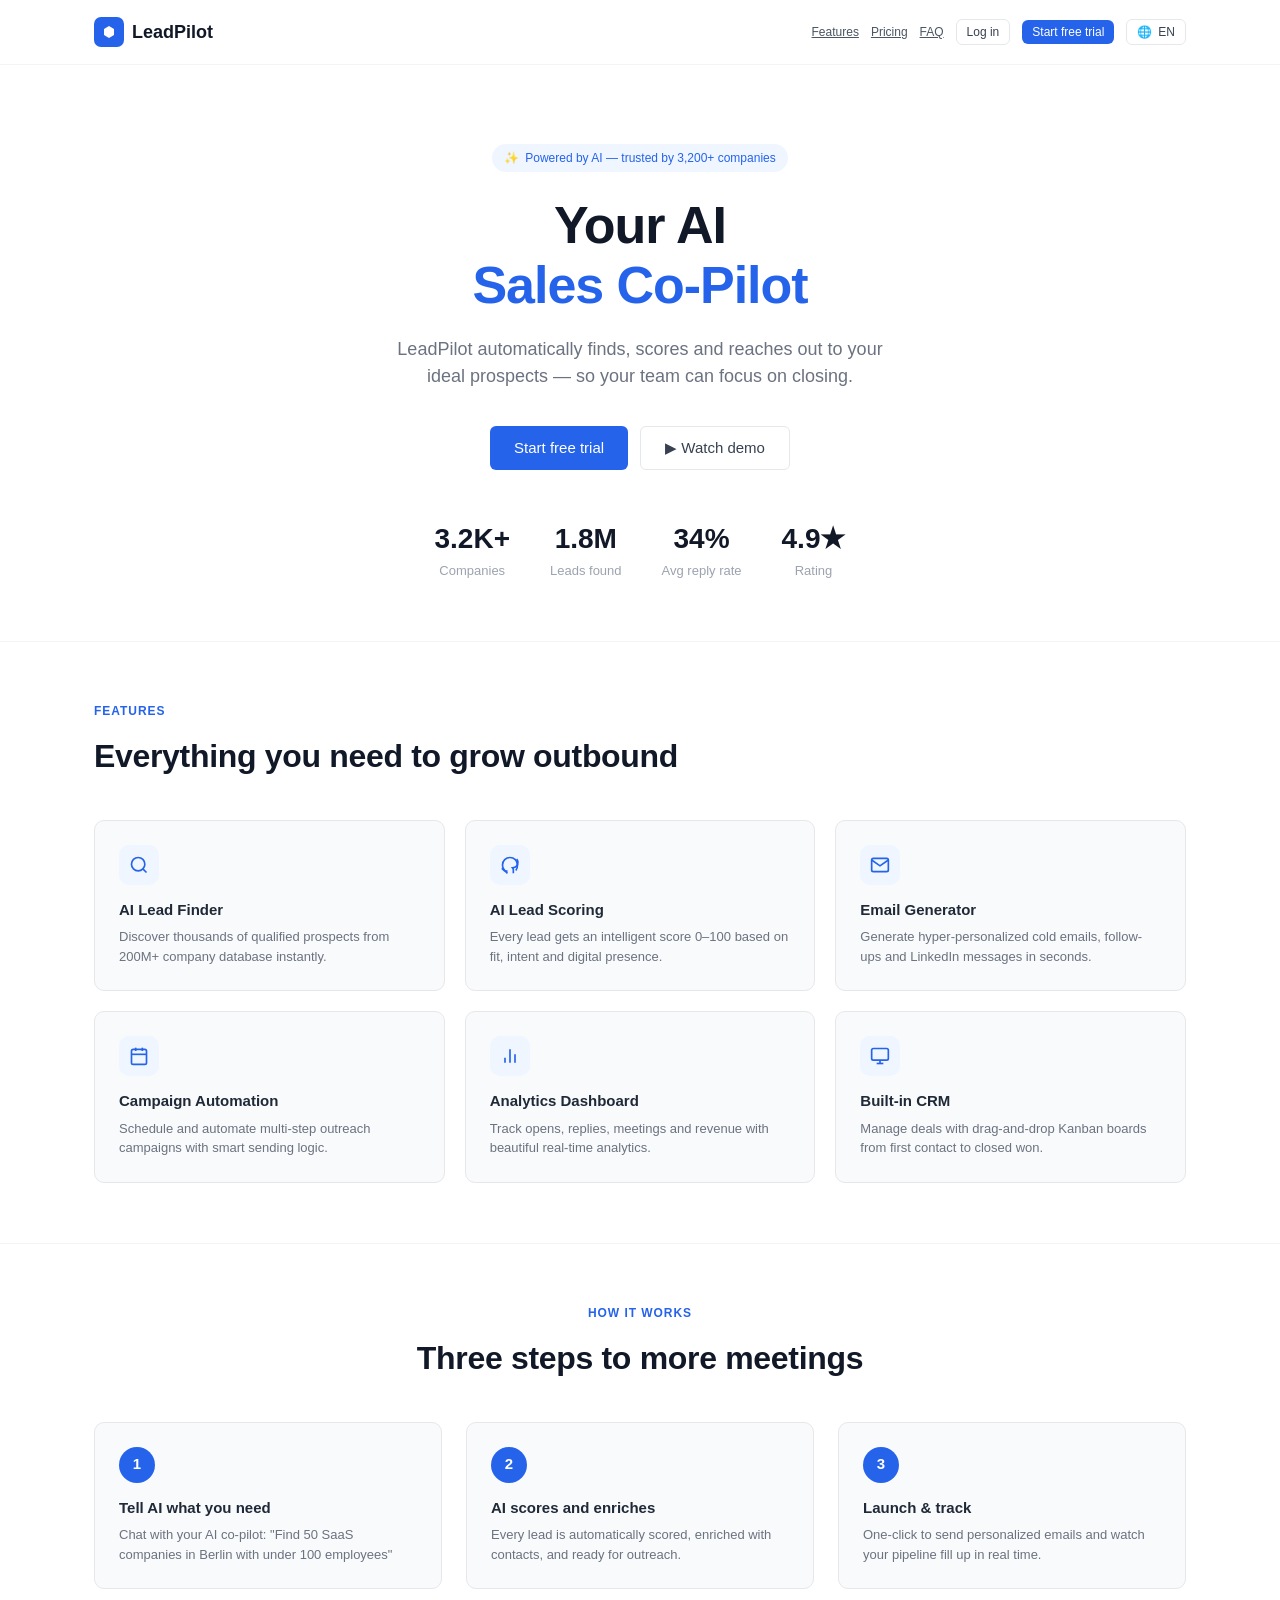
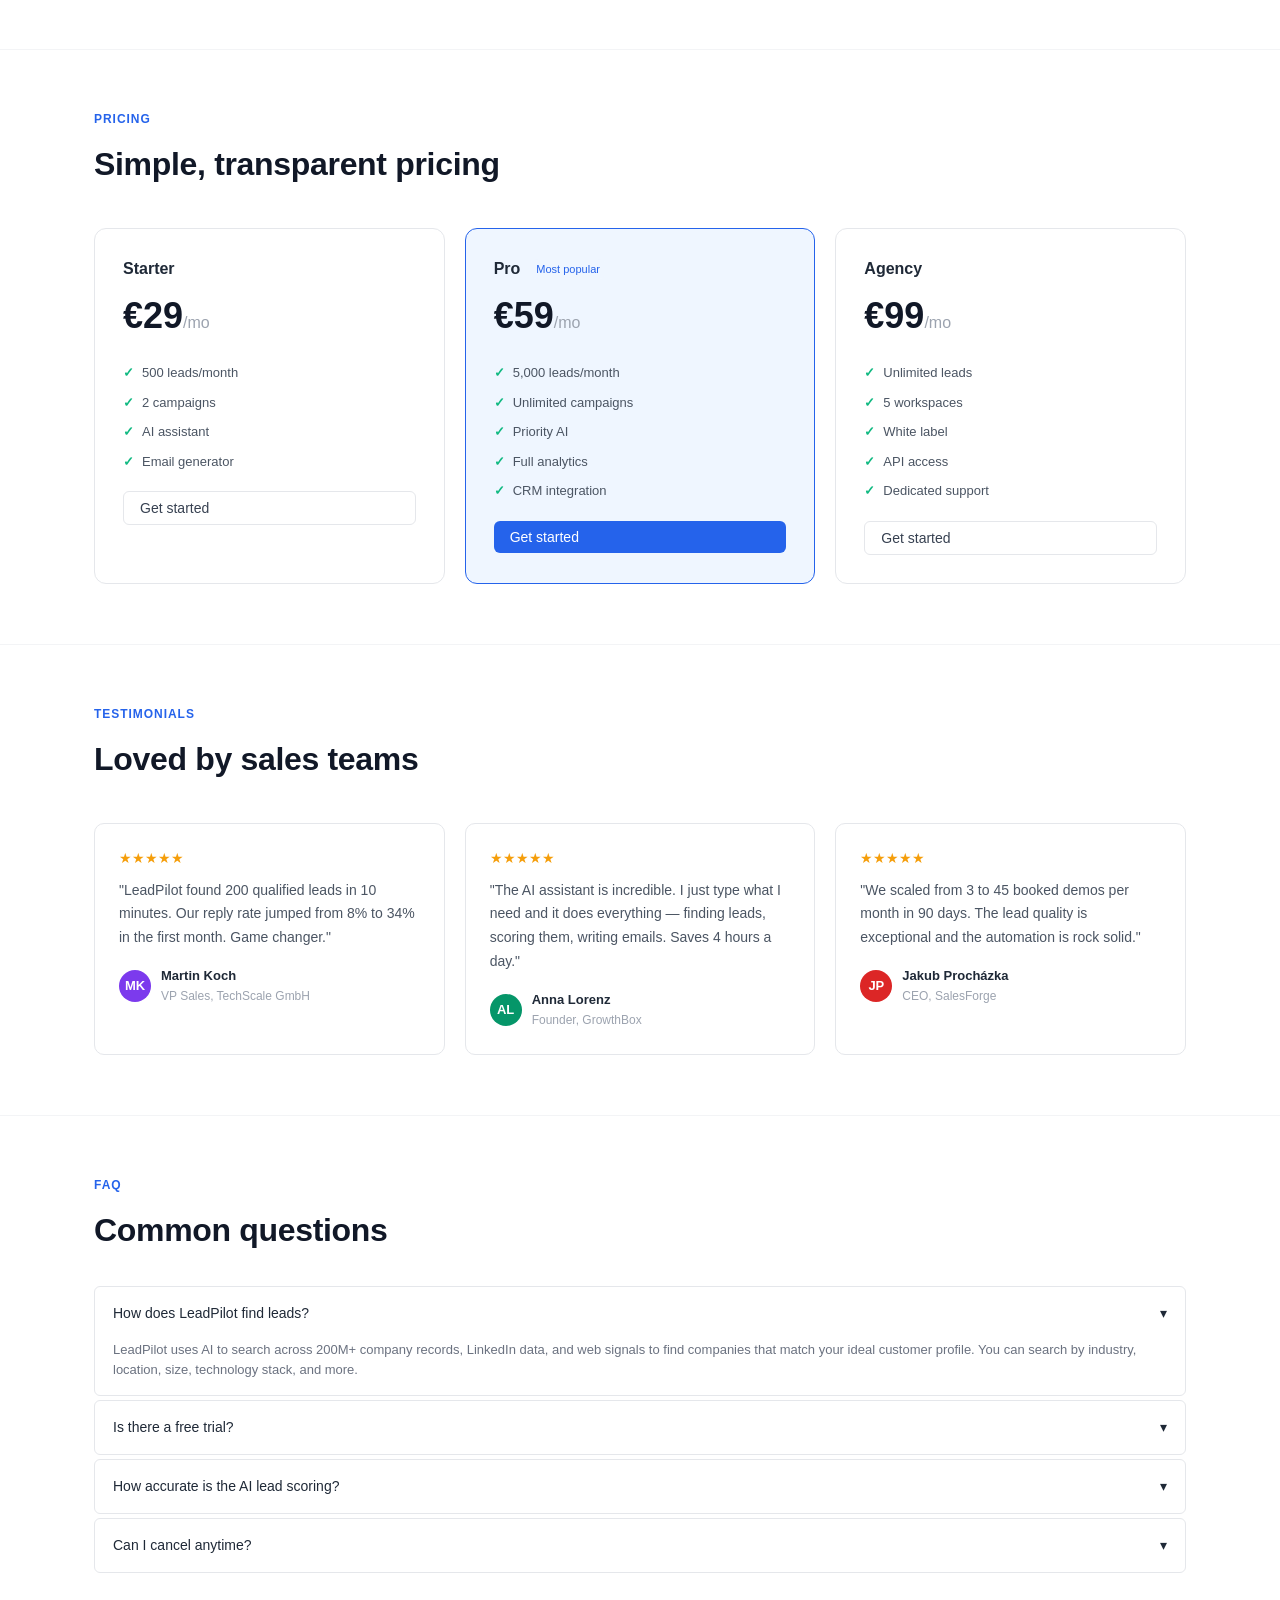
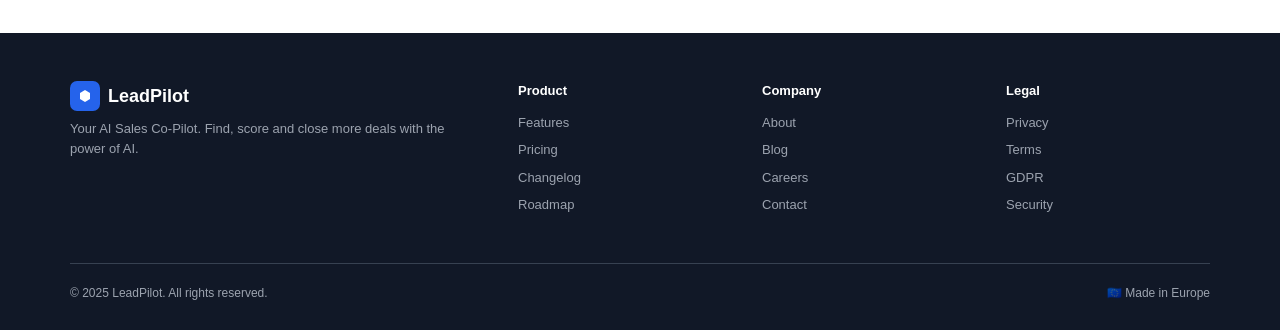
==== index.html @ cb7cdf65 "index.html" ====
<!DOCTYPE html>
<html lang="en">
<head>
<meta charset="UTF-8">
<meta name="viewport" content="width=device-width, initial-scale=1.0">
<title>LeadPilot – AI Sales Intelligence Platform</title>
<style>
  :root {
    --blue: #2563EB;
    --blue-light: #EFF6FF;
    --blue-mid: #DBEAFE;
    --blue-dark: #1D4ED8;
    --gray-50: #F9FAFB;
    --gray-100: #F3F4F6;
    --gray-200: #E5E7EB;
    --gray-300: #D1D5DB;
    --gray-400: #9CA3AF;
    --gray-500: #6B7280;
    --gray-600: #4B5563;
    --gray-700: #374151;
    --gray-800: #1F2937;
    --gray-900: #111827;
    --green: #10B981;
    --green-light: #ECFDF5;
    --red: #EF4444;
    --red-light: #FEF2F2;
    --yellow: #F59E0B;
    --yellow-light: #FFFBEB;
    --purple: #8B5CF6;
    --white: #FFFFFF;
    --sidebar-width: 240px;
    --topbar-height: 60px;
    --radius: 10px;
    --radius-sm: 6px;
    --shadow: 0 1px 3px rgba(0,0,0,0.08), 0 1px 2px rgba(0,0,0,0.04);
    --shadow-md: 0 4px 6px rgba(0,0,0,0.05), 0 2px 4px rgba(0,0,0,0.04);
    --shadow-lg: 0 10px 15px rgba(0,0,0,0.06), 0 4px 6px rgba(0,0,0,0.04);
    --font: 'Inter', -apple-system, BlinkMacSystemFont, 'Segoe UI', sans-serif;
  }
  * { box-sizing: border-box; margin: 0; padding: 0; }
  body { font-family: var(--font); background: var(--white); color: var(--gray-800); font-size: 14px; line-height: 1.5; }
  
  /* UTILS */
  .hidden { display: none !important; }
  .flex { display: flex; }
  .flex-col { flex-direction: column; }
  .items-center { align-items: center; }
  .justify-between { justify-content: space-between; }
  .gap-1 { gap: 4px; } .gap-2 { gap: 8px; } .gap-3 { gap: 12px; } .gap-4 { gap: 16px; } .gap-6 { gap: 24px; }
  .w-full { width: 100%; }
  .text-sm { font-size: 12px; } .text-base { font-size: 14px; } .text-lg { font-size: 16px; } .text-xl { font-size: 20px; } .text-2xl { font-size: 24px; } .text-3xl { font-size: 30px; }
  .font-medium { font-weight: 500; } .font-semibold { font-weight: 600; } .font-bold { font-weight: 700; }
  .text-gray { color: var(--gray-500); } .text-blue { color: var(--blue); }
  .mt-1 { margin-top: 4px; } .mt-2 { margin-top: 8px; } .mt-3 { margin-top: 12px; } .mt-4 { margin-top: 16px; } .mt-6 { margin-top: 24px; }
  .mb-1 { margin-bottom: 4px; } .mb-2 { margin-bottom: 8px; } .mb-4 { margin-bottom: 16px; }
  .p-2 { padding: 8px; } .p-3 { padding: 12px; } .p-4 { padding: 16px; } .p-6 { padding: 24px; }
  .rounded { border-radius: var(--radius-sm); } .rounded-lg { border-radius: var(--radius); } .rounded-full { border-radius: 999px; }
  .border { border: 1px solid var(--gray-200); }
  .cursor-pointer { cursor: pointer; }
  .truncate { overflow: hidden; text-overflow: ellipsis; white-space: nowrap; }
  .relative { position: relative; }
  .grid-2 { display: grid; grid-template-columns: 1fr 1fr; gap: 16px; }
  .grid-3 { display: grid; grid-template-columns: 1fr 1fr 1fr; gap: 16px; }
  .grid-4 { display: grid; grid-template-columns: 1fr 1fr 1fr 1fr; gap: 16px; }

  /* BUTTONS */
  .btn { display: inline-flex; align-items: center; gap: 6px; padding: 8px 16px; border-radius: var(--radius-sm); font-size: 14px; font-weight: 500; cursor: pointer; border: none; transition: all 0.15s; white-space: nowrap; }
  .btn-primary { background: var(--blue); color: white; }
  .btn-primary:hover { background: var(--blue-dark); }
  .btn-secondary { background: var(--white); color: var(--gray-700); border: 1px solid var(--gray-200); }
  .btn-secondary:hover { background: var(--gray-50); }
  .btn-ghost { background: transparent; color: var(--gray-600); }
  .btn-ghost:hover { background: var(--gray-100); }
  .btn-danger { background: var(--red); color: white; }
  .btn-danger:hover { background: #DC2626; }
  .btn-sm { padding: 5px 10px; font-size: 12px; }
  .btn-lg { padding: 12px 24px; font-size: 15px; }
  .btn-icon { padding: 7px; width: 32px; height: 32px; justify-content: center; }

  /* INPUTS */
  .input { width: 100%; padding: 8px 12px; border: 1px solid var(--gray-200); border-radius: var(--radius-sm); font-size: 14px; color: var(--gray-800); background: white; transition: border-color 0.15s; outline: none; font-family: var(--font); }
  .input:focus { border-color: var(--blue); box-shadow: 0 0 0 3px rgba(37,99,235,0.1); }
  .input::placeholder { color: var(--gray-400); }
  .select { appearance: none; background-image: url("data:image/svg+xml,%3Csvg xmlns='http://www.w3.org/2000/svg' width='12' height='8' viewBox='0 0 12 8'%3E%3Cpath d='M1 1l5 5 5-5' stroke='%236B7280' stroke-width='1.5' fill='none' stroke-linecap='round'/%3E%3C/svg%3E"); background-repeat: no-repeat; background-position: right 10px center; padding-right: 30px; }
  .label { display: block; font-size: 13px; font-weight: 500; color: var(--gray-700); margin-bottom: 5px; }
  .form-group { margin-bottom: 16px; }

  /* CARDS */
  .card { background: white; border: 1px solid var(--gray-200); border-radius: var(--radius); padding: 20px; }
  .card-sm { padding: 14px; }
  .stat-card { background: white; border: 1px solid var(--gray-200); border-radius: var(--radius); padding: 20px; }

  /* BADGES */
  .badge { display: inline-flex; align-items: center; gap: 4px; padding: 2px 8px; border-radius: 999px; font-size: 11px; font-weight: 500; }
  .badge-blue { background: var(--blue-light); color: var(--blue); }
  .badge-green { background: var(--green-light); color: var(--green); }
  .badge-red { background: var(--red-light); color: var(--red); }
  .badge-yellow { background: var(--yellow-light); color: var(--yellow); }
  .badge-gray { background: var(--gray-100); color: var(--gray-600); }
  .badge-purple { background: #F5F3FF; color: var(--purple); }

  /* AVATAR */
  .avatar { width: 32px; height: 32px; border-radius: 50%; background: var(--blue); color: white; display: flex; align-items: center; justify-content: center; font-size: 13px; font-weight: 600; flex-shrink: 0; }

  /* TABLES */
  .table-wrap { overflow-x: auto; }
  table { width: 100%; border-collapse: collapse; font-size: 13px; }
  th { padding: 10px 12px; text-align: left; font-weight: 500; color: var(--gray-500); border-bottom: 1px solid var(--gray-200); background: var(--gray-50); font-size: 12px; }
  td { padding: 11px 12px; border-bottom: 1px solid var(--gray-100); vertical-align: middle; }
  tr:hover td { background: var(--gray-50); }
  tr:last-child td { border-bottom: none; }

  /* SCORE BAR */
  .score-bar { height: 6px; border-radius: 99px; background: var(--gray-100); overflow: hidden; }
  .score-fill { height: 100%; border-radius: 99px; transition: width 0.6s ease; }
  .score-high { background: var(--green); }
  .score-mid { background: var(--yellow); }
  .score-low { background: var(--red); }

  /* TABS */
  .tabs { display: flex; border-bottom: 1px solid var(--gray-200); gap: 0; margin-bottom: 20px; }
  .tab { padding: 10px 16px; font-size: 13px; font-weight: 500; color: var(--gray-500); cursor: pointer; border-bottom: 2px solid transparent; margin-bottom: -1px; transition: all 0.15s; }
  .tab:hover { color: var(--gray-700); }
  .tab.active { color: var(--blue); border-bottom-color: var(--blue); }

  /* MODAL */
  .modal-bg { position: fixed; inset: 0; background: rgba(0,0,0,0.4); z-index: 1000; display: flex; align-items: center; justify-content: center; padding: 20px; }
  .modal { background: white; border-radius: 12px; width: 100%; max-width: 520px; box-shadow: var(--shadow-lg); overflow: hidden; animation: modalIn 0.2s ease; }
  .modal-lg { max-width: 720px; }
  .modal-header { padding: 20px 24px 16px; border-bottom: 1px solid var(--gray-100); display: flex; align-items: center; justify-content: space-between; }
  .modal-body { padding: 20px 24px; max-height: 70vh; overflow-y: auto; }
  .modal-footer { padding: 16px 24px; border-top: 1px solid var(--gray-100); display: flex; justify-content: flex-end; gap: 8px; }
  @keyframes modalIn { from { opacity:0; transform:scale(0.97) translateY(-8px); } to { opacity:1; transform:scale(1) translateY(0); } }

  /* TOAST */
  .toast-container { position: fixed; bottom: 24px; right: 24px; z-index: 2000; display: flex; flex-direction: column; gap: 8px; }
  .toast { background: var(--gray-900); color: white; padding: 12px 16px; border-radius: var(--radius-sm); font-size: 13px; display: flex; align-items: center; gap: 8px; box-shadow: var(--shadow-lg); animation: toastIn 0.2s ease; min-width: 240px; }
  .toast-success { background: var(--green); }
  .toast-error { background: var(--red); }
  @keyframes toastIn { from { opacity:0; transform:translateX(20px); } to { opacity:1; transform:translateX(0); } }

  /* DROPDOWN */
  .dropdown { position: relative; }
  .dropdown-menu { position: absolute; top: calc(100% + 6px); right: 0; background: white; border: 1px solid var(--gray-200); border-radius: var(--radius); box-shadow: var(--shadow-lg); min-width: 180px; z-index: 500; overflow: hidden; animation: menuIn 0.15s ease; }
  @keyframes menuIn { from { opacity:0; transform:translateY(-4px); } to { opacity:1; transform:translateY(0); } }
  .dropdown-item { padding: 9px 14px; font-size: 13px; color: var(--gray-700); cursor: pointer; display: flex; align-items: center; gap: 8px; }
  .dropdown-item:hover { background: var(--gray-50); }
  .dropdown-divider { height: 1px; background: var(--gray-100); margin: 4px 0; }

  /* ========== LANDING PAGE ========== */
  #page-landing { display: block; }
  .landing-nav { position: fixed; top: 0; left: 0; right: 0; z-index: 100; background: rgba(255,255,255,0.9); backdrop-filter: blur(12px); border-bottom: 1px solid var(--gray-100); }
  .landing-nav-inner { max-width: 1140px; margin: 0 auto; padding: 0 24px; height: 64px; display: flex; align-items: center; justify-content: space-between; }
  .logo { display: flex; align-items: center; gap: 8px; font-size: 18px; font-weight: 700; color: var(--gray-900); cursor: pointer; }
  .logo-mark { width: 30px; height: 30px; background: var(--blue); border-radius: 7px; display: flex; align-items: center; justify-content: center; }
  .logo-mark svg { color: white; }
  .landing-sections { padding-top: 64px; }
  
  .hero { max-width: 1140px; margin: 0 auto; padding: 80px 24px 60px; text-align: center; }
  .hero-badge { display: inline-flex; align-items: center; gap: 6px; background: var(--blue-light); color: var(--blue); padding: 5px 12px; border-radius: 99px; font-size: 12px; font-weight: 500; margin-bottom: 24px; }
  .hero h1 { font-size: 52px; font-weight: 700; line-height: 1.15; color: var(--gray-900); margin-bottom: 20px; letter-spacing: -0.02em; }
  .hero h1 span { color: var(--blue); }
  .hero p { font-size: 18px; color: var(--gray-500); max-width: 520px; margin: 0 auto 36px; }
  .hero-actions { display: flex; gap: 12px; justify-content: center; }
  .hero-stats { display: flex; gap: 40px; justify-content: center; margin-top: 48px; }
  .hero-stat { text-align: center; }
  .hero-stat strong { display: block; font-size: 28px; font-weight: 700; color: var(--gray-900); }
  .hero-stat span { font-size: 13px; color: var(--gray-400); }

  .landing-section { max-width: 1140px; margin: 0 auto; padding: 60px 24px; }
  .section-label { font-size: 12px; font-weight: 600; color: var(--blue); letter-spacing: 0.08em; text-transform: uppercase; margin-bottom: 12px; }
  .section-title { font-size: 32px; font-weight: 700; color: var(--gray-900); margin-bottom: 12px; letter-spacing: -0.01em; }
  .section-sub { font-size: 16px; color: var(--gray-500); max-width: 480px; }
  .section-divider { border: none; border-top: 1px solid var(--gray-100); margin: 0; }

  .features-grid { display: grid; grid-template-columns: repeat(3, 1fr); gap: 20px; margin-top: 40px; }
  .feature-card { background: var(--gray-50); border: 1px solid var(--gray-200); border-radius: var(--radius); padding: 24px; }
  .feature-icon { width: 40px; height: 40px; background: var(--blue-light); border-radius: 10px; display: flex; align-items: center; justify-content: center; margin-bottom: 14px; color: var(--blue); }
  .feature-card h3 { font-size: 15px; font-weight: 600; margin-bottom: 6px; }
  .feature-card p { font-size: 13px; color: var(--gray-500); }

  .pricing-grid { display: grid; grid-template-columns: repeat(3, 1fr); gap: 20px; margin-top: 40px; }
  .pricing-card { border: 1px solid var(--gray-200); border-radius: 12px; padding: 28px; }
  .pricing-card.featured { border-color: var(--blue); background: var(--blue-light); }
  .price { font-size: 36px; font-weight: 700; color: var(--gray-900); }
  .price span { font-size: 16px; color: var(--gray-400); font-weight: 400; }
  .pricing-features { list-style: none; margin: 20px 0; display: flex; flex-direction: column; gap: 10px; }
  .pricing-features li { display: flex; align-items: center; gap: 8px; font-size: 13px; color: var(--gray-600); }
  .pricing-features li::before { content: '✓'; color: var(--green); font-weight: 700; }

  .testimonials-grid { display: grid; grid-template-columns: repeat(3, 1fr); gap: 20px; margin-top: 40px; }
  .testimonial { border: 1px solid var(--gray-200); border-radius: var(--radius); padding: 24px; }
  .testimonial p { font-size: 14px; color: var(--gray-600); line-height: 1.7; margin-bottom: 16px; }
  .testimonial-author { display: flex; align-items: center; gap: 10px; }
  .testimonial-author strong { font-size: 13px; display: block; }
  .testimonial-author span { font-size: 12px; color: var(--gray-400); }

  .faq-list { margin-top: 32px; display: flex; flex-direction: column; gap: 4px; }
  .faq-item { border: 1px solid var(--gray-200); border-radius: var(--radius-sm); overflow: hidden; }
  .faq-q { padding: 16px 18px; font-weight: 500; cursor: pointer; display: flex; justify-content: space-between; align-items: center; }
  .faq-q:hover { background: var(--gray-50); }
  .faq-a { padding: 0 18px 16px; font-size: 13px; color: var(--gray-500); display: none; }
  .faq-item.open .faq-a { display: block; }

  .landing-footer { background: var(--gray-900); color: var(--gray-400); padding: 48px 24px 28px; }
  .footer-inner { max-width: 1140px; margin: 0 auto; }
  .footer-grid { display: grid; grid-template-columns: 2fr 1fr 1fr 1fr; gap: 40px; margin-bottom: 40px; }
  .footer-brand p { font-size: 13px; margin-top: 8px; }
  .footer-col h4 { color: white; font-size: 13px; font-weight: 600; margin-bottom: 12px; }
  .footer-col a { display: block; font-size: 13px; color: var(--gray-400); margin-bottom: 8px; cursor: pointer; }
  .footer-col a:hover { color: white; }
  .footer-bottom { border-top: 1px solid var(--gray-700); padding-top: 20px; display: flex; justify-content: space-between; font-size: 12px; }

  /* ========== AUTH PAGES ========== */
  .auth-page { min-height: 100vh; display: flex; align-items: center; justify-content: center; background: var(--gray-50); padding: 24px; }
  .auth-card { background: white; border: 1px solid var(--gray-200); border-radius: 14px; padding: 40px; width: 100%; max-width: 400px; box-shadow: var(--shadow-md); }
  .auth-logo { display: flex; justify-content: center; margin-bottom: 28px; }
  .auth-title { font-size: 22px; font-weight: 700; text-align: center; margin-bottom: 6px; }
  .auth-sub { font-size: 13px; color: var(--gray-500); text-align: center; margin-bottom: 28px; }
  .auth-divider { display: flex; align-items: center; gap: 12px; margin: 20px 0; }
  .auth-divider span { font-size: 12px; color: var(--gray-400); white-space: nowrap; }
  .auth-divider::before, .auth-divider::after { content: ''; flex: 1; height: 1px; background: var(--gray-200); }
  .auth-social { display: grid; grid-template-columns: 1fr 1fr; gap: 8px; }
  .social-btn { display: flex; align-items: center; justify-content: center; gap: 8px; padding: 9px; border: 1px solid var(--gray-200); border-radius: var(--radius-sm); cursor: pointer; font-size: 13px; font-weight: 500; background: white; }
  .social-btn:hover { background: var(--gray-50); }
  .auth-link { font-size: 13px; text-align: center; margin-top: 20px; color: var(--gray-500); }
  .auth-link a { color: var(--blue); cursor: pointer; font-weight: 500; }

  /* ========== APP LAYOUT ========== */
  #app-layout { display: none; min-height: 100vh; }
  .sidebar { width: var(--sidebar-width); background: white; border-right: 1px solid var(--gray-200); position: fixed; left: 0; top: 0; bottom: 0; display: flex; flex-direction: column; z-index: 200; }
  .sidebar-logo { padding: 16px 16px 12px; border-bottom: 1px solid var(--gray-100); }
  .sidebar-nav { flex: 1; overflow-y: auto; padding: 8px 8px; }
  .nav-section { margin-bottom: 4px; }
  .nav-section-label { font-size: 10px; font-weight: 600; text-transform: uppercase; letter-spacing: 0.08em; color: var(--gray-400); padding: 8px 10px 4px; }
  .nav-item { display: flex; align-items: center; gap: 9px; padding: 8px 10px; border-radius: var(--radius-sm); cursor: pointer; font-size: 13px; font-weight: 500; color: var(--gray-600); transition: all 0.12s; margin-bottom: 1px; }
  .nav-item:hover { background: var(--gray-50); color: var(--gray-900); }
  .nav-item.active { background: var(--blue-light); color: var(--blue); }
  .nav-item svg { flex-shrink: 0; opacity: 0.8; }
  .nav-item.active svg { opacity: 1; }
  .nav-badge { margin-left: auto; background: var(--blue); color: white; font-size: 10px; padding: 1px 6px; border-radius: 99px; font-weight: 600; }
  .sidebar-bottom { padding: 12px 8px; border-top: 1px solid var(--gray-100); }
  .sidebar-user { display: flex; align-items: center; gap: 9px; padding: 8px 10px; border-radius: var(--radius-sm); cursor: pointer; }
  .sidebar-user:hover { background: var(--gray-50); }
  .sidebar-user-info { flex: 1; overflow: hidden; }
  .sidebar-user-name { font-size: 13px; font-weight: 500; color: var(--gray-800); truncate: overflow hidden; }
  .sidebar-user-email { font-size: 11px; color: var(--gray-400); }

  .app-main { margin-left: var(--sidebar-width); min-height: 100vh; display: flex; flex-direction: column; }
  .topbar { height: var(--topbar-height); border-bottom: 1px solid var(--gray-200); background: white; display: flex; align-items: center; padding: 0 24px; gap: 12px; position: sticky; top: 0; z-index: 100; }
  .topbar-search { flex: 1; max-width: 360px; position: relative; }
  .topbar-search svg { position: absolute; left: 10px; top: 50%; transform: translateY(-50%); color: var(--gray-400); }
  .topbar-search input { width: 100%; padding: 7px 12px 7px 34px; border: 1px solid var(--gray-200); border-radius: var(--radius-sm); font-size: 13px; background: var(--gray-50); }
  .topbar-search input:focus { outline: none; border-color: var(--blue); background: white; }
  .topbar-actions { margin-left: auto; display: flex; align-items: center; gap: 6px; }
  .topbar-icon { width: 34px; height: 34px; border-radius: var(--radius-sm); display: flex; align-items: center; justify-content: center; color: var(--gray-500); cursor: pointer; }
  .topbar-icon:hover { background: var(--gray-100); color: var(--gray-800); }
  .page-content { flex: 1; padding: 28px; overflow-x: hidden; }
  .page-header { margin-bottom: 24px; }
  .page-title { font-size: 22px; font-weight: 700; color: var(--gray-900); margin-bottom: 4px; }
  .page-desc { font-size: 13px; color: var(--gray-500); }
  .page-header-row { display: flex; align-items: center; justify-content: space-between; margin-bottom: 24px; }

  /* ========== DASHBOARD ========== */
  .stats-row { display: grid; grid-template-columns: repeat(4, 1fr); gap: 16px; margin-bottom: 24px; }
  .stat-value { font-size: 28px; font-weight: 700; color: var(--gray-900); }
  .stat-label { font-size: 12px; color: var(--gray-500); margin-top: 2px; }
  .stat-change { font-size: 11px; margin-top: 8px; }
  .stat-up { color: var(--green); }
  .stat-down { color: var(--red); }

  .mini-chart { height: 60px; display: flex; align-items: flex-end; gap: 3px; }
  .mini-bar { flex: 1; border-radius: 3px 3px 0 0; background: var(--blue); opacity: 0.2; min-width: 4px; transition: opacity 0.2s; }
  .mini-bar:last-child { opacity: 1; }

  /* ========== AI ASSISTANT ========== */
  .chat-layout { display: flex; height: calc(100vh - var(--topbar-height) - 56px); gap: 0; }
  .chat-sidebar { width: 240px; border-right: 1px solid var(--gray-200); padding: 16px 12px; overflow-y: auto; flex-shrink: 0; }
  .chat-history-item { padding: 8px 10px; border-radius: var(--radius-sm); cursor: pointer; font-size: 12px; color: var(--gray-600); margin-bottom: 2px; }
  .chat-history-item:hover { background: var(--gray-50); }
  .chat-history-item.active { background: var(--blue-light); color: var(--blue); }
  .chat-main { flex: 1; display: flex; flex-direction: column; min-width: 0; }
  .chat-messages { flex: 1; overflow-y: auto; padding: 20px 24px; display: flex; flex-direction: column; gap: 16px; }
  .chat-msg { display: flex; gap: 10px; max-width: 80%; }
  .chat-msg.user { flex-direction: row-reverse; align-self: flex-end; }
  .chat-bubble { padding: 11px 14px; border-radius: 12px; font-size: 13px; line-height: 1.6; }
  .chat-msg.ai .chat-bubble { background: var(--gray-50); border: 1px solid var(--gray-200); color: var(--gray-800); border-radius: 4px 12px 12px 12px; }
  .chat-msg.user .chat-bubble { background: var(--blue); color: white; border-radius: 12px 4px 12px 12px; }
  .chat-avatar { width: 28px; height: 28px; border-radius: 50%; display: flex; align-items: center; justify-content: center; font-size: 11px; font-weight: 700; flex-shrink: 0; margin-top: 2px; }
  .ai-avatar { background: var(--blue-light); color: var(--blue); }
  .user-avatar { background: var(--blue); color: white; }
  .chat-input-area { padding: 16px 24px; border-top: 1px solid var(--gray-200); }
  .chat-input-row { display: flex; gap: 8px; align-items: flex-end; }
  .chat-input { flex: 1; resize: none; border: 1px solid var(--gray-200); border-radius: 10px; padding: 10px 14px; font-size: 13px; font-family: var(--font); min-height: 44px; max-height: 120px; outline: none; }
  .chat-input:focus { border-color: var(--blue); }
  .prompt-chips { display: flex; flex-wrap: wrap; gap: 6px; margin-bottom: 10px; }
  .prompt-chip { padding: 5px 10px; border: 1px solid var(--gray-200); border-radius: 99px; font-size: 11px; cursor: pointer; color: var(--gray-600); background: white; }
  .prompt-chip:hover { border-color: var(--blue); color: var(--blue); }

  /* AI result table inside chat */
  .chat-result { background: white; border: 1px solid var(--gray-200); border-radius: 10px; overflow: hidden; margin-top: 8px; font-size: 12px; }
  .chat-result-header { padding: 10px 14px; background: var(--gray-50); border-bottom: 1px solid var(--gray-200); font-weight: 600; font-size: 12px; display: flex; align-items: center; justify-content: space-between; }

  /* ========== LEAD FINDER ========== */
  .filter-bar { display: flex; gap: 8px; margin-bottom: 16px; flex-wrap: wrap; align-items: center; }
  .lead-score-badge { display: inline-flex; align-items: center; gap: 4px; padding: 2px 7px; border-radius: 4px; font-size: 11px; font-weight: 600; }
  .score-a { background: #ECFDF5; color: #059669; }
  .score-b { background: #EFF6FF; color: #2563EB; }
  .score-c { background: #FFFBEB; color: #D97706; }
  .score-d { background: #FEF2F2; color: #DC2626; }

  /* ========== KANBAN ========== */
  .kanban-board { display: flex; gap: 14px; overflow-x: auto; padding-bottom: 16px; }
  .kanban-col { flex-shrink: 0; width: 220px; }
  .kanban-col-header { display: flex; align-items: center; justify-content: space-between; padding: 10px 12px; background: var(--gray-50); border: 1px solid var(--gray-200); border-radius: var(--radius-sm) var(--radius-sm) 0 0; }
  .kanban-col-title { font-size: 12px; font-weight: 600; color: var(--gray-700); display: flex; align-items: center; gap: 6px; }
  .kanban-count { background: white; border: 1px solid var(--gray-200); color: var(--gray-600); padding: 1px 6px; border-radius: 99px; font-size: 10px; }
  .kanban-col-body { border: 1px solid var(--gray-200); border-top: none; border-radius: 0 0 var(--radius-sm) var(--radius-sm); padding: 8px; min-height: 300px; background: var(--gray-50); display: flex; flex-direction: column; gap: 6px; }
  .kanban-card { background: white; border: 1px solid var(--gray-200); border-radius: var(--radius-sm); padding: 11px 12px; cursor: grab; box-shadow: var(--shadow); }
  .kanban-card:hover { box-shadow: var(--shadow-md); border-color: var(--gray-300); }
  .kanban-card-title { font-size: 12px; font-weight: 600; color: var(--gray-800); margin-bottom: 4px; }
  .kanban-card-sub { font-size: 11px; color: var(--gray-500); }
  .kanban-card-footer { margin-top: 8px; display: flex; align-items: center; justify-content: space-between; }

  /* ========== ANALYTICS ========== */
  .chart-container { background: white; border: 1px solid var(--gray-200); border-radius: var(--radius); padding: 20px; }
  .chart-title { font-size: 14px; font-weight: 600; margin-bottom: 4px; }
  .chart-sub { font-size: 12px; color: var(--gray-400); margin-bottom: 16px; }
  .bar-chart { display: flex; align-items: flex-end; gap: 6px; height: 120px; }
  .bar-col { display: flex; flex-direction: column; align-items: center; gap: 4px; flex: 1; }
  .bar { width: 100%; border-radius: 4px 4px 0 0; min-width: 20px; transition: opacity 0.2s; cursor: pointer; }
  .bar:hover { opacity: 0.8; }
  .bar-label { font-size: 10px; color: var(--gray-400); }
  .line-chart { position: relative; height: 120px; }
  .line-path { stroke-dasharray: 600; stroke-dashoffset: 600; animation: drawLine 1.5s ease forwards; }
  @keyframes drawLine { to { stroke-dashoffset: 0; } }
  .donut-chart { display: flex; align-items: center; gap: 20px; }
  .donut-legend { display: flex; flex-direction: column; gap: 8px; }
  .donut-legend-item { display: flex; align-items: center; gap: 8px; font-size: 12px; }
  .donut-dot { width: 10px; height: 10px; border-radius: 50%; flex-shrink: 0; }

  /* ========== BILLING ========== */
  .billing-plan-card { border: 2px solid var(--gray-200); border-radius: 12px; padding: 24px; cursor: pointer; transition: all 0.15s; }
  .billing-plan-card:hover { border-color: var(--blue); }
  .billing-plan-card.selected { border-color: var(--blue); background: var(--blue-light); }
  .payment-method { display: flex; align-items: center; gap: 10px; padding: 12px 14px; border: 1px solid var(--gray-200); border-radius: var(--radius-sm); cursor: pointer; margin-bottom: 8px; }
  .payment-method:hover { border-color: var(--blue); }
  .payment-method.selected { border-color: var(--blue); background: var(--blue-light); }

  /* ========== ADMIN ========== */
  .admin-badge { background: var(--red); color: white; font-size: 10px; padding: 1px 6px; border-radius: 99px; font-weight: 600; }

  /* ========== PROGRESS ========== */
  .progress-ring { transform: rotate(-90deg); }
  .ring-bg { fill: none; }
  .ring-fill { fill: none; stroke-linecap: round; transition: stroke-dashoffset 0.8s ease; }

  /* ========== EMPTY STATE ========== */
  .empty-state { text-align: center; padding: 60px 20px; }
  .empty-state svg { margin-bottom: 16px; }
  .empty-state h3 { font-size: 16px; font-weight: 600; margin-bottom: 6px; }
  .empty-state p { font-size: 13px; color: var(--gray-400); margin-bottom: 20px; }

  /* ========== LOADING ========== */
  .skeleton { background: linear-gradient(90deg, var(--gray-100) 25%, var(--gray-200) 50%, var(--gray-100) 75%); background-size: 200% 100%; animation: shimmer 1.5s infinite; border-radius: 6px; }
  @keyframes shimmer { 0% { background-position: 200% 0; } 100% { background-position: -200% 0; } }

  /* ========== SETTINGS LAYOUT ========== */
  .settings-layout { display: flex; gap: 24px; }
  .settings-nav { width: 200px; flex-shrink: 0; }
  .settings-nav-item { padding: 7px 12px; border-radius: var(--radius-sm); font-size: 13px; cursor: pointer; color: var(--gray-600); }
  .settings-nav-item:hover { background: var(--gray-50); }
  .settings-nav-item.active { background: var(--blue-light); color: var(--blue); font-weight: 500; }
  .settings-content { flex: 1; min-width: 0; }

  /* Toggle */
  .toggle { position: relative; display: inline-block; width: 36px; height: 20px; }
  .toggle input { opacity: 0; width: 0; height: 0; }
  .toggle-slider { position: absolute; inset: 0; background: var(--gray-300); border-radius: 99px; cursor: pointer; transition: 0.2s; }
  .toggle-slider::before { position: absolute; content: ""; height: 14px; width: 14px; left: 3px; bottom: 3px; background: white; border-radius: 50%; transition: 0.2s; }
  .toggle input:checked + .toggle-slider { background: var(--blue); }
  .toggle input:checked + .toggle-slider::before { transform: translateX(16px); }

  /* Campaign status */
  .campaign-bar { display: flex; height: 8px; border-radius: 99px; overflow: hidden; }
  .campaign-bar-seg { height: 100%; transition: width 0.6s ease; }

  /* Notification dot */
  .notif-dot { width: 8px; height: 8px; border-radius: 50%; background: var(--red); position: absolute; top: 4px; right: 4px; border: 2px solid white; }

  /* Company profile */
  .profile-header { background: linear-gradient(to right, var(--gray-50), white); border: 1px solid var(--gray-200); border-radius: var(--radius); padding: 24px; margin-bottom: 16px; display: flex; gap: 20px; align-items: flex-start; }
  .company-logo { width: 56px; height: 56px; border-radius: 12px; background: var(--blue-light); border: 1px solid var(--gray-200); display: flex; align-items: center; justify-content: center; font-size: 20px; font-weight: 700; color: var(--blue); flex-shrink: 0; }
  .score-circle { width: 70px; height: 70px; flex-shrink: 0; }

  /* Email editor */
  .email-editor { border: 1px solid var(--gray-200); border-radius: var(--radius); overflow: hidden; }
  .email-editor-toolbar { padding: 8px 12px; background: var(--gray-50); border-bottom: 1px solid var(--gray-200); display: flex; gap: 4px; }
  .email-editor-body { padding: 14px; min-height: 160px; font-size: 13px; color: var(--gray-700); line-height: 1.7; outline: none; }
  .email-editor-body:empty::before { content: attr(data-placeholder); color: var(--gray-400); }

  /* Typing indicator */
  .typing-dots { display: flex; gap: 3px; padding: 4px 0; }
  .typing-dot { width: 6px; height: 6px; border-radius: 50%; background: var(--gray-400); animation: typingDot 1.2s ease infinite; }
  .typing-dot:nth-child(2) { animation-delay: 0.2s; }
  .typing-dot:nth-child(3) { animation-delay: 0.4s; }
  @keyframes typingDot { 0%,80%,100% { transform: scale(0.7); opacity: 0.4; } 40% { transform: scale(1); opacity: 1; } }

  /* Success animation */
  @keyframes checkIn { 0% { stroke-dashoffset: 40; } 100% { stroke-dashoffset: 0; } }
  .check-anim { stroke-dasharray: 40; stroke-dashoffset: 40; animation: checkIn 0.4s 0.1s ease forwards; }

  /* Responsive adjustments */
  @media (max-width: 900px) {
    .features-grid, .pricing-grid, .testimonials-grid { grid-template-columns: 1fr; }
    .stats-row { grid-template-columns: repeat(2, 1fr); }
    .footer-grid { grid-template-columns: 1fr 1fr; }
    .hero h1 { font-size: 36px; }
  }
    <link rel="stylesheet" href="css/dashboard.css">
  <section>

    <h1>Welcome to LeadPilot</h1>

    <div id="dashboard-container"></div>

</section>
</style>
</head>
<body>

<!-- ============================================================ LANDING PAGE ============================================================ -->
<div id="page-landing">
  <nav class="landing-nav">
    <div class="landing-nav-inner">
      <div class="logo" onclick="showPage('landing')">
        <div class="logo-mark"><svg width="16" height="16" viewBox="0 0 16 16" fill="none"><path d="M8 2L13 5V11L8 14L3 11V5L8 2Z" fill="white"/><path d="M8 6L10.5 7.5V10.5L8 12L5.5 10.5V7.5L8 6Z" fill="rgba(255,255,255,0.4)"/></svg></div>
        LeadPilot
      </div>
      <div class="flex gap-3 items-center">
        <a href="#" class="text-sm font-medium" style="color:var(--gray-600)" id="nav-features" onclick="scrollToSection('features')">Features</a>
        <a href="#" class="text-sm font-medium" style="color:var(--gray-600)" onclick="scrollToSection('pricing')">Pricing</a>
        <a href="#" class="text-sm font-medium" style="color:var(--gray-600)" onclick="scrollToSection('faq')">FAQ</a>
        <button class="btn btn-secondary btn-sm" onclick="showPage('login')" id="nav-login">Log in</button>
        <button class="btn btn-primary btn-sm" onclick="showPage('register')" id="nav-trial">Start free trial</button>
        <div class="dropdown">
          <button class="btn btn-secondary btn-sm" onclick="toggleDropdown('lang-dd')" id="lang-btn">🌐 <span id="lang-label">EN</span></button>
          <div class="dropdown-menu hidden" id="lang-dd">
            <div class="dropdown-item" onclick="setLang('en')">🇬🇧 English</div>
            <div class="dropdown-item" onclick="setLang('cs')">🇨🇿 Čeština</div>
            <div class="dropdown-item" onclick="setLang('ru')">🇷🇺 Русский</div>
          </div>
        </div>
      </div>
    </div>
  </nav>
  <div class="landing-sections">
    <!-- HERO -->
    <div class="hero">
      <div class="hero-badge">✨ <span data-t="hero_badge">Powered by AI — trusted by 3,200+ companies</span></div>
      <h1 data-t="hero_h1">Your AI<br><span>Sales Co-Pilot</span></h1>
      <p data-t="hero_sub">LeadPilot automatically finds, scores and reaches out to your ideal prospects — so your team can focus on closing.</p>
      <div class="hero-actions">
        <button class="btn btn-primary btn-lg" onclick="showPage('register')" data-t="hero_cta">Start free trial</button>
        <button class="btn btn-secondary btn-lg" onclick="showDemoModal()" data-t="hero_demo">▶ Watch demo</button>
      </div>
      <div class="hero-stats">
        <div class="hero-stat"><strong>3.2K+</strong><span data-t="stat_companies">Companies</span></div>
        <div class="hero-stat"><strong>1.8M</strong><span data-t="stat_leads">Leads found</span></div>
        <div class="hero-stat"><strong>34%</strong><span data-t="stat_reply">Avg reply rate</span></div>
        <div class="hero-stat"><strong>4.9★</strong><span data-t="stat_rating">Rating</span></div>
      </div>
    </div>
    <hr class="section-divider">
    <!-- FEATURES -->
    <div id="features" class="landing-section">
      <div class="section-label" data-t="features_label">Features</div>
      <div class="section-title" data-t="features_title">Everything you need to grow outbound</div>
      <div class="features-grid">
        <div class="feature-card">
          <div class="feature-icon"><svg width="20" height="20" viewBox="0 0 24 24" fill="none" stroke="currentColor" stroke-width="2"><circle cx="11" cy="11" r="8"/><path d="m21 21-4.35-4.35"/></svg></div>
          <h3 data-t="f1_title">AI Lead Finder</h3>
          <p data-t="f1_desc">Discover thousands of qualified prospects from 200M+ company database instantly.</p>
        </div>
        <div class="feature-card">
          <div class="feature-icon"><svg width="20" height="20" viewBox="0 0 24 24" fill="none" stroke="currentColor" stroke-width="2"><path d="M9 19c-5 1.5-5-2.5-7-3m14 6v-3.87a3.37 3.37 0 0 0-.94-2.61c3.14-.35 6.44-1.54 6.44-7A5.44 5.44 0 0 0 20 4.77"/><path d="M9 22S3 17 3 12a9 9 0 0 1 18 0c0 2.5-.8 5.1-2 6.7"/></svg></div>
          <h3 data-t="f2_title">AI Lead Scoring</h3>
          <p data-t="f2_desc">Every lead gets an intelligent score 0–100 based on fit, intent and digital presence.</p>
        </div>
        <div class="feature-card">
          <div class="feature-icon"><svg width="20" height="20" viewBox="0 0 24 24" fill="none" stroke="currentColor" stroke-width="2"><path d="M4 4h16c1.1 0 2 .9 2 2v12c0 1.1-.9 2-2 2H4c-1.1 0-2-.9-2-2V6c0-1.1.9-2 2-2z"/><polyline points="22,6 12,13 2,6"/></svg></div>
          <h3 data-t="f3_title">Email Generator</h3>
          <p data-t="f3_desc">Generate hyper-personalized cold emails, follow-ups and LinkedIn messages in seconds.</p>
        </div>
        <div class="feature-card">
          <div class="feature-icon"><svg width="20" height="20" viewBox="0 0 24 24" fill="none" stroke="currentColor" stroke-width="2"><rect x="3" y="4" width="18" height="18" rx="2" ry="2"/><line x1="16" y1="2" x2="16" y2="6"/><line x1="8" y1="2" x2="8" y2="6"/><line x1="3" y1="10" x2="21" y2="10"/></svg></div>
          <h3 data-t="f4_title">Campaign Automation</h3>
          <p data-t="f4_desc">Schedule and automate multi-step outreach campaigns with smart sending logic.</p>
        </div>
        <div class="feature-card">
          <div class="feature-icon"><svg width="20" height="20" viewBox="0 0 24 24" fill="none" stroke="currentColor" stroke-width="2"><line x1="18" y1="20" x2="18" y2="10"/><line x1="12" y1="20" x2="12" y2="4"/><line x1="6" y1="20" x2="6" y2="14"/></svg></div>
          <h3 data-t="f5_title">Analytics Dashboard</h3>
          <p data-t="f5_desc">Track opens, replies, meetings and revenue with beautiful real-time analytics.</p>
        </div>
        <div class="feature-card">
          <div class="feature-icon"><svg width="20" height="20" viewBox="0 0 24 24" fill="none" stroke="currentColor" stroke-width="2"><rect x="2" y="3" width="20" height="14" rx="2"/><line x1="8" y1="21" x2="16" y2="21"/><line x1="12" y1="17" x2="12" y2="21"/></svg></div>
          <h3 data-t="f6_title">Built-in CRM</h3>
          <p data-t="f6_desc">Manage deals with drag-and-drop Kanban boards from first contact to closed won.</p>
        </div>
      </div>
    </div>
    <hr class="section-divider">
    <!-- HOW IT WORKS -->
    <div class="landing-section" style="text-align:center">
      <div class="section-label" data-t="how_label">How it works</div>
      <div class="section-title" data-t="how_title">Three steps to more meetings</div>
      <div style="display:grid;grid-template-columns:repeat(3,1fr);gap:24px;margin-top:40px;text-align:left">
        <div style="padding:24px;background:var(--gray-50);border-radius:var(--radius);border:1px solid var(--gray-200)">
          <div style="width:36px;height:36px;background:var(--blue);color:white;border-radius:50%;display:flex;align-items:center;justify-content:center;font-weight:700;font-size:15px;margin-bottom:14px">1</div>
          <h3 style="font-size:15px;font-weight:600;margin-bottom:6px" data-t="how1_title">Tell AI what you need</h3>
          <p style="font-size:13px;color:var(--gray-500)" data-t="how1_desc">Chat with your AI co-pilot: "Find 50 SaaS companies in Berlin with under 100 employees"</p>
        </div>
        <div style="padding:24px;background:var(--gray-50);border-radius:var(--radius);border:1px solid var(--gray-200)">
          <div style="width:36px;height:36px;background:var(--blue);color:white;border-radius:50%;display:flex;align-items:center;justify-content:center;font-weight:700;font-size:15px;margin-bottom:14px">2</div>
          <h3 style="font-size:15px;font-weight:600;margin-bottom:6px" data-t="how2_title">AI scores and enriches</h3>
          <p style="font-size:13px;color:var(--gray-500)" data-t="how2_desc">Every lead is automatically scored, enriched with contacts, and ready for outreach.</p>
        </div>
        <div style="padding:24px;background:var(--gray-50);border-radius:var(--radius);border:1px solid var(--gray-200)">
          <div style="width:36px;height:36px;background:var(--blue);color:white;border-radius:50%;display:flex;align-items:center;justify-content:center;font-weight:700;font-size:15px;margin-bottom:14px">3</div>
          <h3 style="font-size:15px;font-weight:600;margin-bottom:6px" data-t="how3_title">Launch & track</h3>
          <p style="font-size:13px;color:var(--gray-500)" data-t="how3_desc">One-click to send personalized emails and watch your pipeline fill up in real time.</p>
        </div>
      </div>
    </div>
    <hr class="section-divider">
    <!-- PRICING -->
    <div id="pricing" class="landing-section">
      <div class="section-label" data-t="pricing_label">Pricing</div>
      <div class="section-title" data-t="pricing_title">Simple, transparent pricing</div>
      <div class="pricing-grid">
        <div class="pricing-card">
          <div class="font-semibold text-lg" data-t="plan_starter">Starter</div>
          <div class="price mt-2">€29<span>/mo</span></div>
          <ul class="pricing-features">
            <li data-t="s_f1">500 leads/month</li>
            <li data-t="s_f2">2 campaigns</li>
            <li data-t="s_f3">AI assistant</li>
            <li data-t="s_f4">Email generator</li>
          </ul>
          <button class="btn btn-secondary w-full" onclick="showPage('register')" data-t="plan_cta">Get started</button>
        </div>
        <div class="pricing-card featured">
          <div style="display:flex;align-items:center;gap:8px">
            <div class="font-semibold text-lg" data-t="plan_pro">Pro</div>
            <span class="badge badge-blue" data-t="most_popular">Most popular</span>
          </div>
          <div class="price mt-2">€59<span>/mo</span></div>
          <ul class="pricing-features">
            <li data-t="p_f1">5,000 leads/month</li>
            <li data-t="p_f2">Unlimited campaigns</li>
            <li data-t="p_f3">Priority AI</li>
            <li data-t="p_f4">Full analytics</li>
            <li data-t="p_f5">CRM integration</li>
          </ul>
          <button class="btn btn-primary w-full" onclick="showPage('register')" data-t="plan_cta">Get started</button>
        </div>
        <div class="pricing-card">
          <div class="font-semibold text-lg" data-t="plan_agency">Agency</div>
          <div class="price mt-2">€99<span>/mo</span></div>
          <ul class="pricing-features">
            <li data-t="a_f1">Unlimited leads</li>
            <li data-t="a_f2">5 workspaces</li>
            <li data-t="a_f3">White label</li>
            <li data-t="a_f4">API access</li>
            <li data-t="a_f5">Dedicated support</li>
          </ul>
          <button class="btn btn-secondary w-full" onclick="showPage('register')" data-t="plan_cta">Get started</button>
        </div>
      </div>
    </div>
    <hr class="section-divider">
    <!-- TESTIMONIALS -->
    <div class="landing-section">
      <div class="section-label" data-t="testimonials_label">Testimonials</div>
      <div class="section-title" data-t="testimonials_title">Loved by sales teams</div>
      <div class="testimonials-grid">
        <div class="testimonial">
          <div style="color:var(--yellow);font-size:14px;margin-bottom:10px">★★★★★</div>
          <p data-t="t1_text">"LeadPilot found 200 qualified leads in 10 minutes. Our reply rate jumped from 8% to 34% in the first month. Game changer."</p>
          <div class="testimonial-author">
            <div class="avatar" style="background:#7C3AED">MK</div>
            <div><strong>Martin Koch</strong><span>VP Sales, TechScale GmbH</span></div>
          </div>
        </div>
        <div class="testimonial">
          <div style="color:var(--yellow);font-size:14px;margin-bottom:10px">★★★★★</div>
          <p data-t="t2_text">"The AI assistant is incredible. I just type what I need and it does everything — finding leads, scoring them, writing emails. Saves 4 hours a day."</p>
          <div class="testimonial-author">
            <div class="avatar" style="background:#059669">AL</div>
            <div><strong>Anna Lorenz</strong><span>Founder, GrowthBox</span></div>
          </div>
        </div>
        <div class="testimonial">
          <div style="color:var(--yellow);font-size:14px;margin-bottom:10px">★★★★★</div>
          <p data-t="t3_text">"We scaled from 3 to 45 booked demos per month in 90 days. The lead quality is exceptional and the automation is rock solid."</p>
          <div class="testimonial-author">
            <div class="avatar" style="background:#DC2626">JP</div>
            <div><strong>Jakub Procházka</strong><span>CEO, SalesForge</span></div>
          </div>
        </div>
      </div>
    </div>
    <hr class="section-divider">
    <!-- FAQ -->
    <div id="faq" class="landing-section">
      <div class="section-label" data-t="faq_label">FAQ</div>
      <div class="section-title" data-t="faq_title">Common questions</div>
      <div class="faq-list">
        <div class="faq-item open">
          <div class="faq-q" onclick="toggleFaq(this)"><span data-t="faq1_q">How does LeadPilot find leads?</span><span>▾</span></div>
          <div class="faq-a" data-t="faq1_a">LeadPilot uses AI to search across 200M+ company records, LinkedIn data, and web signals to find companies that match your ideal customer profile. You can search by industry, location, size, technology stack, and more.</div>
        </div>
        <div class="faq-item">
          <div class="faq-q" onclick="toggleFaq(this)"><span data-t="faq2_q">Is there a free trial?</span><span>▾</span></div>
          <div class="faq-a" data-t="faq2_a">Yes! Every new account gets a 14-day free trial with full access to all Pro features. No credit card required.</div>
        </div>
        <div class="faq-item">
          <div class="faq-q" onclick="toggleFaq(this)"><span data-t="faq3_q">How accurate is the AI lead scoring?</span><span>▾</span></div>
          <div class="faq-a" data-t="faq3_a">Our AI scoring model is trained on millions of sales outcomes and achieves 89% accuracy in predicting which leads will convert. Scores consider website quality, digital presence, growth signals, and business activity.</div>
        </div>
        <div class="faq-item">
          <div class="faq-q" onclick="toggleFaq(this)"><span data-t="faq4_q">Can I cancel anytime?</span><span>▾</span></div>
          <div class="faq-a" data-t="faq4_a">Absolutely. No contracts, no cancellation fees. Cancel anytime directly from your billing settings.</div>
        </div>
      </div>
    </div>
    <!-- FOOTER -->
    <footer class="landing-footer">
      <div class="footer-inner">
        <div class="footer-grid">
          <div class="footer-brand">
            <div class="logo" style="color:white"><div class="logo-mark"><svg width="16" height="16" viewBox="0 0 16 16" fill="none"><path d="M8 2L13 5V11L8 14L3 11V5L8 2Z" fill="white"/></svg></div>LeadPilot</div>
            <p>Your AI Sales Co-Pilot. Find, score and close more deals with the power of AI.</p>
          </div>
          <div class="footer-col">
            <h4>Product</h4>
            <a>Features</a><a>Pricing</a><a>Changelog</a><a>Roadmap</a>
          </div>
          <div class="footer-col">
            <h4>Company</h4>
            <a>About</a><a>Blog</a><a>Careers</a><a>Contact</a>
          </div>
          <div class="footer-col">
            <h4>Legal</h4>
            <a>Privacy</a><a>Terms</a><a>GDPR</a><a>Security</a>
          </div>
        </div>
        <div class="footer-bottom">
          <span>© 2025 LeadPilot. All rights reserved.</span>
          <span>🇪🇺 Made in Europe</span>
        </div>
      </div>
    </footer>
  </div>
</div>

<!-- ============================================================ AUTH PAGES ============================================================ -->
<div id="page-login" class="auth-page hidden">
  <div class="auth-card">
    <div class="auth-logo"><div class="logo" onclick="showPage('landing')"><div class="logo-mark"><svg width="16" height="16" viewBox="0 0 16 16" fill="none"><path d="M8 2L13 5V11L8 14L3 11V5L8 2Z" fill="white"/></svg></div>LeadPilot</div></div>
    <div class="auth-title" data-t="login_title">Welcome back</div>
    <div class="auth-sub" data-t="login_sub">Sign in to your account</div>
    <div class="form-group">
      <label class="label" data-t="email_label">Email</label>
      <input type="email" class="input" placeholder="you@company.com" id="login-email" value="demo@leadpilot.io">
    </div>
    <div class="form-group">
      <div style="display:flex;justify-content:space-between;margin-bottom:5px">
        <label class="label" style="margin:0" data-t="password_label">Password</label>
        <a style="font-size:12px;color:var(--blue);cursor:pointer" onclick="showPage('forgot')" data-t="forgot_link">Forgot password?</a>
      </div>
      <input type="password" class="input" placeholder="••••••••" id="login-pass" value="demo1234">
    </div>
    <button class="btn btn-primary w-full" onclick="doLogin()" data-t="login_btn">Sign in</button>
    <div class="auth-divider"><span data-t="or_continue">or continue with</span></div>
    <div class="auth-social">
      <div class="social-btn" onclick="doLogin()"><svg width="16" height="16" viewBox="0 0 24 24"><path fill="#4285F4" d="M22.56 12.25c0-.78-.07-1.53-.2-2.25H12v4.26h5.92c-.26 1.37-1.04 2.53-2.21 3.31v2.77h3.57c2.08-1.92 3.28-4.74 3.28-8.09z"/><path fill="#34A853" d="M12 23c2.97 0 5.46-.98 7.28-2.66l-3.57-2.77c-.98.66-2.23 1.06-3.71 1.06-2.86 0-5.29-1.93-6.16-4.53H2.18v2.84C3.99 20.53 7.7 23 12 23z"/><path fill="#FBBC05" d="M5.84 14.09c-.22-.66-.35-1.36-.35-2.09s.13-1.43.35-2.09V7.07H2.18C1.43 8.55 1 10.22 1 12s.43 3.45 1.18 4.93l2.85-2.22.81-.62z"/><path fill="#EA4335" d="M12 5.38c1.62 0 3.06.56 4.21 1.64l3.15-3.15C17.45 2.09 14.97 1 12 1 7.7 1 3.99 3.47 2.18 7.07l3.66 2.84c.87-2.6 3.3-4.53 6.16-4.53z"/></svg> Google</div>
      <div class="social-btn" onclick="doLogin()"><svg width="16" height="16" viewBox="0 0 24 24" fill="#0077B5"><path d="M20.447 20.452h-3.554v-5.569c0-1.328-.027-3.037-1.852-3.037-1.853 0-2.136 1.445-2.136 2.939v5.667H9.351V9h3.414v1.561h.046c.477-.9 1.637-1.85 3.37-1.85 3.601 0 4.267 2.37 4.267 5.455v6.286zM5.337 7.433c-1.144 0-2.063-.926-2.063-2.065 0-1.138.92-2.063 2.063-2.063 1.14 0 2.064.925 2.064 2.063 0 1.139-.925 2.065-2.064 2.065zm1.782 13.019H3.555V9h3.564v11.452zM22.225 0H1.771C.792 0 0 .774 0 1.729v20.542C0 23.227.792 24 1.771 24h20.451C23.2 24 24 23.227 24 22.271V1.729C24 .774 23.2 0 22.222 0h.003z"/></svg> LinkedIn</div>
    </div>
    <div class="auth-link" data-t="no_account">Don't have an account? <a onclick="showPage('register')" data-t="register_link">Sign up</a></div>
    <div class="auth-link" style="margin-top:8px;font-size:11px;color:var(--gray-400)">Demo: demo@leadpilot.io / demo1234</div>
  </div>
</div>

<div id="page-register" class="auth-page hidden">
  <div class="auth-card">
    <div class="auth-logo"><div class="logo" onclick="showPage('landing')"><div class="logo-mark"><svg width="16" height="16" viewBox="0 0 16 16" fill="none"><path d="M8 2L13 5V11L8 14L3 11V5L8 2Z" fill="white"/></svg></div>LeadPilot</div></div>
    <div class="auth-title" data-t="register_title">Create your account</div>
    <div class="auth-sub">14-day free trial, no credit card required</div>
    <div class="grid-2">
      <div class="form-group"><label class="label">First name</label><input type="text" class="input" placeholder="John" value="Alex"></div>
      <div class="form-group"><label class="label">Last name</label><input type="text" class="input" placeholder="Smith" value="Johnson"></div>
    </div>
    <div class="form-group"><label class="label">Work email</label><input type="email" class="input" placeholder="you@company.com" value="alex@company.com"></div>
    <div class="form-group"><label class="label">Company</label><input type="text" class="input" placeholder="Acme Inc." value="Acme Inc."></div>
    <div class="form-group"><label class="label">Password</label><input type="password" class="input" placeholder="Min. 8 characters" value="demo1234"></div>
    <button class="btn btn-primary w-full" onclick="showPage('verify')">Create account</button>
    <div class="auth-link">Already have an account? <a onclick="showPage('login')">Sign in</a></div>
    <div style="font-size:11px;color:var(--gray-400);text-align:center;margin-top:12px">By creating an account you agree to our <a style="color:var(--blue);cursor:pointer">Terms</a> and <a style="color:var(--blue);cursor:pointer">Privacy Policy</a>.</div>
  </div>
</div>

<div id="page-forgot" class="auth-page hidden">
  <div class="auth-card">
    <div class="auth-logo"><div class="logo" onclick="showPage('landing')"><div class="logo-mark"><svg width="16" height="16" viewBox="0 0 16 16" fill="none"><path d="M8 2L13 5V11L8 14L3 11V5L8 2Z" fill="white"/></svg></div>LeadPilot</div></div>
    <div class="auth-title">Reset password</div>
    <div class="auth-sub">Enter your email and we'll send you a reset link.</div>
    <div class="form-group"><label class="label">Email</label><input type="email" class="input" placeholder="you@company.com"></div>
    <button class="btn btn-primary w-full" onclick="showPage('verify');showToast('Reset link sent! Check your inbox.','success')">Send reset link</button>
    <div class="auth-link"><a onclick="showPage('login')">← Back to sign in</a></div>
  </div>
</div>

<div id="page-verify" class="auth-page hidden">
  <div class="auth-card" style="text-align:center">
    <div style="width:60px;height:60px;background:var(--blue-light);border-radius:50%;display:flex;align-items:center;justify-content:center;margin:0 auto 20px">
      <svg width="28" height="28" viewBox="0 0 24 24" fill="none" stroke="var(--blue)" stroke-width="2"><path d="M4 4h16c1.1 0 2 .9 2 2v12c0 1.1-.9 2-2 2H4c-1.1 0-2-.9-2-2V6c0-1.1.9-2 2-2z"/><polyline points="22,6 12,13 2,6"/></svg>
    </div>
    <div class="auth-title">Check your email</div>
    <div class="auth-sub">We sent a verification link to<br><strong>alex@company.com</strong></div>
    <button class="btn btn-primary w-full mt-4" onclick="doLogin()">Continue to app →</button>
    <div class="auth-link mt-3"><a onclick="showToast('Verification email resent!','success')">Resend email</a></div>
  </div>
</div>

<!-- ============================================================ APP LAYOUT ============================================================ -->
<div id="app-layout">
  <!-- SIDEBAR -->
  <aside class="sidebar">
    <div class="sidebar-logo">
      <div class="logo"><div class="logo-mark"><svg width="16" height="16" viewBox="0 0 16 16" fill="none"><path d="M8 2L13 5V11L8 14L3 11V5L8 2Z" fill="white"/></svg></div>LeadPilot</div>
    </div>
    <nav class="sidebar-nav">
      <div class="nav-section">
        <div class="nav-item active" onclick="navTo('dashboard')">
          <svg width="16" height="16" viewBox="0 0 24 24" fill="none" stroke="currentColor" stroke-width="2"><rect x="3" y="3" width="7" height="7"/><rect x="14" y="3" width="7" height="7"/><rect x="14" y="14" width="7" height="7"/><rect x="3" y="14" width="7" height="7"/></svg>
          <span data-t="nav_dashboard">Dashboard</span>
        </div>
        <div class="nav-item" onclick="navTo('assistant')">
          <svg width="16" height="16" viewBox="0 0 24 24" fill="none" stroke="currentColor" stroke-width="2"><path d="M21 15a2 2 0 0 1-2 2H7l-4 4V5a2 2 0 0 1 2-2h14a2 2 0 0 1 2 2z"/></svg>
          <span data-t="nav_assistant">AI Assistant</span>
          <span class="nav-badge">AI</span>
        </div>
        <div class="nav-item" onclick="navTo('leads')">
          <svg width="16" height="16" viewBox="0 0 24 24" fill="none" stroke="currentColor" stroke-width="2"><circle cx="11" cy="11" r="8"/><path d="m21 21-4.35-4.35"/></svg>
          <span data-t="nav_leads">Lead Finder</span>
        </div>
        <div class="nav-item" onclick="navTo('campaigns')">
          <svg width="16" height="16" viewBox="0 0 24 24" fill="none" stroke="currentColor" stroke-width="2"><polygon points="13 2 3 14 12 14 11 22 21 10 12 10 13 2"/></svg>
          <span data-t="nav_campaigns">Campaigns</span>
        </div>
        <div class="nav-item" onclick="navTo('emails')">
          <svg width="16" height="16" viewBox="0 0 24 24" fill="none" stroke="currentColor" stroke-width="2"><path d="M4 4h16c1.1 0 2 .9 2 2v12c0 1.1-.9 2-2 2H4c-1.1 0-2-.9-2-2V6c0-1.1.9-2 2-2z"/><polyline points="22,6 12,13 2,6"/></svg>
          <span data-t="nav_emails">Emails</span>
          <span class="nav-badge">3</span>
        </div>
        <div class="nav-item" onclick="navTo('crm')">
          <svg width="16" height="16" viewBox="0 0 24 24" fill="none" stroke="currentColor" stroke-width="2"><path d="M17 21v-2a4 4 0 0 0-4-4H5a4 4 0 0 0-4 4v2"/><circle cx="9" cy="7" r="4"/><path d="M23 21v-2a4 4 0 0 0-3-3.87"/><path d="M16 3.13a4 4 0 0 1 0 7.75"/></svg>
          <span data-t="nav_crm">CRM</span>
        </div>
        <div class="nav-item" onclick="navTo('analytics')">
          <svg width="16" height="16" viewBox="0 0 24 24" fill="none" stroke="currentColor" stroke-width="2"><line x1="18" y1="20" x2="18" y2="10"/><line x1="12" y1="20" x2="12" y2="4"/><line x1="6" y1="20" x2="6" y2="14"/></svg>
          <span data-t="nav_analytics">Analytics</span>
        </div>
      </div>
      <div class="nav-section">
        <div class="nav-section-label" data-t="nav_account">Account</div>
        <div class="nav-item" onclick="navTo('billing')">
          <svg width="16" height="16" viewBox="0 0 24 24" fill="none" stroke="currentColor" stroke-width="2"><rect x="1" y="4" width="22" height="16" rx="2" ry="2"/><line x1="1" y1="10" x2="23" y2="10"/></svg>
          <span data-t="nav_billing">Billing</span>
        </div>
        <div class="nav-item" onclick="navTo('settings')">
          <svg width="16" height="16" viewBox="0 0 24 24" fill="none" stroke="currentColor" stroke-width="2"><circle cx="12" cy="12" r="3"/><path d="M19.4 15a1.65 1.65 0 0 0 .33 1.82l.06.06a2 2 0 0 1-2.83 2.83l-.06-.06a1.65 1.65 0 0 0-1.82-.33 1.65 1.65 0 0 0-1 1.51V21a2 2 0 0 1-4 0v-.09A1.65 1.65 0 0 0 9 19.4a1.65 1.65 0 0 0-1.82.33l-.06.06a2 2 0 0 1-2.83-2.83l.06-.06A1.65 1.65 0 0 0 4.68 15a1.65 1.65 0 0 0-1.51-1H3a2 2 0 0 1 0-4h.09A1.65 1.65 0 0 0 4.6 9a1.65 1.65 0 0 0-.33-1.82l-.06-.06a2 2 0 0 1 2.83-2.83l.06.06A1.65 1.65 0 0 0 9 4.68a1.65 1.65 0 0 0 1-1.51V3a2 2 0 0 1 4 0v.09a1.65 1.65 0 0 0 1 1.51 1.65 1.65 0 0 0 1.82-.33l.06-.06a2 2 0 0 1 2.83 2.83l-.06.06A1.65 1.65 0 0 0 19.4 9a1.65 1.65 0 0 0 1.51 1H21a2 2 0 0 1 0 4h-.09a1.65 1.65 0 0 0-1.51 1z"/></svg>
          <span data-t="nav_settings">Settings</span>
        </div>
        <div class="nav-item" onclick="navTo('support')">
          <svg width="16" height="16" viewBox="0 0 24 24" fill="none" stroke="currentColor" stroke-width="2"><circle cx="12" cy="12" r="10"/><path d="M9.09 9a3 3 0 0 1 5.83 1c0 2-3 3-3 3"/><line x1="12" y1="17" x2="12.01" y2="17"/></svg>
          <span data-t="nav_support">Support</span>
        </div>
        <div class="nav-item" onclick="navTo('admin')" style="margin-top:4px">
          <svg width="16" height="16" viewBox="0 0 24 24" fill="none" stroke="currentColor" stroke-width="2"><path d="M12 22s8-4 8-10V5l-8-3-8 3v7c0 6 8 10 8 10z"/></svg>
          <span>Admin Panel</span>
          <span class="admin-badge">ADMIN</span>
        </div>
      </div>
    </nav>
    <div class="sidebar-bottom">
      <div class="dropdown" style="width:100%">
        <div class="sidebar-user" onclick="toggleDropdown('user-dd')">
          <div class="avatar">AJ</div>
          <div class="sidebar-user-info">
            <div class="sidebar-user-name">Alex Johnson</div>
            <div class="sidebar-user-email">alex@company.com</div>
          </div>
          <svg width="14" height="14" viewBox="0 0 24 24" fill="none" stroke="var(--gray-400)" stroke-width="2"><polyline points="6 9 12 15 18 9"/></svg>
        </div>
        <div class="dropdown-menu hidden" id="user-dd" style="bottom:calc(100% + 6px);top:auto">
          <div class="dropdown-item" onclick="navTo('settings')">⚙️ Settings</div>
          <div class="dropdown-item" onclick="navTo('billing')">💳 Billing</div>
          <div class="dropdown-divider"></div>
          <div class="dropdown-item" onclick="showPage('login')">🚪 <span data-t="logout">Sign out</span></div>
        </div>
      </div>
    </div>
  </aside>

  <!-- MAIN CONTENT -->
  <div class="app-main">
    <!-- TOP BAR -->
    <div class="topbar">
      <div class="topbar-search">
        <svg width="15" height="15" viewBox="0 0 24 24" fill="none" stroke="currentColor" stroke-width="2"><circle cx="11" cy="11" r="8"/><path d="m21 21-4.35-4.35"/></svg>
        <input type="text" placeholder="Search leads, companies, campaigns..." id="global-search" oninput="handleGlobalSearch(this.value)">
      </div>
      <div class="topbar-actions">
        <div class="dropdown">
          <div class="topbar-icon" onclick="toggleDropdown('lang-dd-app')" title="Language">
            <svg width="16" height="16" viewBox="0 0 24 24" fill="none" stroke="currentColor" stroke-width="2"><circle cx="12" cy="12" r="10"/><line x1="2" y1="12" x2="22" y2="12"/><path d="M12 2a15.3 15.3 0 0 1 4 10 15.3 15.3 0 0 1-4 10 15.3 15.3 0 0 1-4-10 15.3 15.3 0 0 1 4-10z"/></svg>
          </div>
          <div class="dropdown-menu hidden" id="lang-dd-app">
            <div class="dropdown-item" onclick="setLang('en')">🇬🇧 English</div>
            <div class="dropdown-item" onclick="setLang('cs')">🇨🇿 Čeština</div>
            <div class="dropdown-item" onclick="setLang('ru')">🇷🇺 Русский</div>
          </div>
        </div>
        <div class="relative">
          <div class="topbar-icon" onclick="toggleDropdown('notif-dd')" title="Notifications">
            <svg width="16" height="16" viewBox="0 0 24 24" fill="none" stroke="currentColor" stroke-width="2"><path d="M18 8A6 6 0 0 0 6 8c0 7-3 9-3 9h18s-3-2-3-9"/><path d="M13.73 21a2 2 0 0 1-3.46 0"/></svg>
            <span class="notif-dot"></span>
          </div>
          <div class="dropdown-menu hidden" id="notif-dd" style="min-width:280px">
            <div style="padding:10px 14px;font-weight:600;font-size:13px;border-bottom:1px solid var(--gray-100)">Notifications</div>
            <div class="dropdown-item" style="flex-direction:column;align-items:flex-start;gap:2px">
              <span style="font-size:12px;font-weight:500">🎉 Campaign "Germany SaaS" sent!</span>
              <span style="font-size:11px;color:var(--gray-400)">2 minutes ago</span>
            </div>
            <div class="dropdown-item" style="flex-direction:column;align-items:flex-start;gap:2px">
              <span style="font-size:12px;font-weight:500">💬 Reply from Klaus Weber</span>
              <span style="font-size:11px;color:var(--gray-400)">18 minutes ago</span>
            </div>
            <div class="dropdown-item" style="flex-direction:column;align-items:flex-start;gap:2px">
              <span style="font-size:12px;font-weight:500">🔥 89 new leads found</span>
              <span style="font-size:11px;color:var(--gray-400)">1 hour ago</span>
            </div>
          </div>
        </div>
        <div class="dropdown">
          <div class="avatar" style="cursor:pointer" onclick="toggleDropdown('user-dd-top')">AJ</div>
          <div class="dropdown-menu hidden" id="user-dd-top">
            <div class="dropdown-item" onclick="navTo('settings')">⚙️ Settings</div>
            <div class="dropdown-item" onclick="navTo('billing')">💳 Billing</div>
            <div class="dropdown-divider"></div>
            <div class="dropdown-item" onclick="showPage('login')">🚪 Sign out</div>
          </div>
        </div>
      </div>
    </div>

    <!-- PAGE CONTENT -->
    <div class="page-content" id="page-content">
      <!-- Dashboard, filled dynamically -->
    </div>
  </div>
</div>

<!-- ============================================================ MODALS ============================================================ -->
<div id="modal-container"></div>
<div class="toast-container" id="toast-container"></div>

<script>
// ============================================================
// TRANSLATIONS
// ============================================================
const T = {
  en: {
    hero_badge: "Powered by AI — trusted by 3,200+ companies",
    hero_h1: "Your AI<br><span style='color:var(--blue)'>Sales Co-Pilot</span>",
    hero_sub: "LeadPilot automatically finds, scores and reaches out to your ideal prospects — so your team can focus on closing.",
    hero_cta: "Start free trial",
    hero_demo: "▶ Watch demo",
    stat_companies: "Companies", stat_leads: "Leads found", stat_reply: "Avg reply rate", stat_rating: "Rating",
    features_label: "Features", features_title: "Everything you need to grow outbound",
    f1_title: "AI Lead Finder", f1_desc: "Discover thousands of qualified prospects from 200M+ company database instantly.",
    f2_title: "AI Lead Scoring", f2_desc: "Every lead gets an intelligent score 0–100 based on fit, intent and digital presence.",
    f3_title: "Email Generator", f3_desc: "Generate hyper-personalized cold emails, follow-ups and LinkedIn messages in seconds.",
    f4_title: "Campaign Automation", f4_desc: "Schedule and automate multi-step outreach campaigns with smart sending logic.",
    f5_title: "Analytics Dashboard", f5_desc: "Track opens, replies, meetings and revenue with beautiful real-time analytics.",
    f6_title: "Built-in CRM", f6_desc: "Manage deals with drag-and-drop Kanban boards from first contact to closed won.",
    how_label: "How it works", how_title: "Three steps to more meetings",
    how1_title: "Tell AI what you need", how1_desc: 'Chat with your AI co-pilot: "Find 50 SaaS companies in Berlin with under 100 employees"',
    how2_title: "AI scores and enriches", how2_desc: "Every lead is automatically scored, enriched with contacts, and ready for outreach.",
    how3_title: "Launch & track", how3_desc: "One-click to send personalized emails and watch your pipeline fill up in real time.",
    pricing_label: "Pricing", pricing_title: "Simple, transparent pricing",
    plan_starter: "Starter", plan_pro: "Pro", plan_agency: "Agency", plan_cta: "Get started", most_popular: "Most popular",
    s_f1: "500 leads/month", s_f2: "2 campaigns", s_f3: "AI assistant", s_f4: "Email generator",
    p_f1: "5,000 leads/month", p_f2: "Unlimited campaigns", p_f3: "Priority AI", p_f4: "Full analytics", p_f5: "CRM integration",
    a_f1: "Unlimited leads", a_f2: "5 workspaces", a_f3: "White label", a_f4: "API access", a_f5: "Dedicated support",
    testimonials_label: "Testimonials", testimonials_title: "Loved by sales teams",
    t1_text: '"LeadPilot found 200 qualified leads in 10 minutes. Our reply rate jumped from 8% to 34% in the first month. Game changer."',
    t2_text: '"The AI assistant is incredible. I just type what I need and it does everything — finding leads, scoring them, writing emails. Saves 4 hours a day."',
    t3_text: '"We scaled from 3 to 45 booked demos per month in 90 days. The lead quality is exceptional and the automation is rock solid."',
    faq_label: "FAQ", faq_title: "Common questions",
    faq1_q: "How does LeadPilot find leads?", faq1_a: "LeadPilot uses AI to search across 200M+ company records, LinkedIn data, and web signals to find companies that match your ideal customer profile.",
    faq2_q: "Is there a free trial?", faq2_a: "Yes! Every new account gets a 14-day free trial with full access to all Pro features. No credit card required.",
    faq3_q: "How accurate is the AI lead scoring?", faq3_a: "Our AI scoring model achieves 89% accuracy in predicting which leads will convert.",
    faq4_q: "Can I cancel anytime?", faq4_a: "Absolutely. No contracts, no cancellation fees. Cancel anytime from your billing settings.",
    login_title: "Welcome back", login_sub: "Sign in to your account",
    register_title: "Create your account",
    email_label: "Email", password_label: "Password", forgot_link: "Forgot password?",
    login_btn: "Sign in", or_continue: "or continue with", no_account: "Don't have an account?", register_link: "Sign up",
    nav_dashboard: "Dashboard", nav_assistant: "AI Assistant", nav_leads: "Lead Finder",
    nav_campaigns: "Campaigns", nav_emails: "Emails", nav_crm: "CRM", nav_analytics: "Analytics",
    nav_account: "Account", nav_billing: "Billing", nav_settings: "Settings", nav_support: "Support", logout: "Sign out",
  },
  cs: {
    hero_badge: "Poháněno AI — důvěřuje nám 3 200+ firem",
    hero_h1: "Váš AI<br><span style='color:var(--blue)'>Obchodní Ko-Pilot</span>",
    hero_sub: "LeadPilot automaticky vyhledá, ohodnotí a osloví vaše ideální zákazníky — aby se váš tým mohl soustředit na uzavírání obchodů.",
    hero_cta: "Zahájit zkušební verzi", hero_demo: "▶ Sledovat demo",
    stat_companies: "Firmy", stat_leads: "Nalezené leady", stat_reply: "Průměrná míra odpovědí", stat_rating: "Hodnocení",
    features_label: "Funkce", features_title: "Vše, co potřebujete pro outbound prodej",
    f1_title: "AI Vyhledávač Leadů", f1_desc: "Objevte tisíce kvalifikovaných potenciálních zákazníků z databáze 200M+ firem.",
    f2_title: "AI Bodování Leadů", f2_desc: "Každý lead dostane inteligentní skóre 0–100 na základě fit, záměru a digitální přítomnosti.",
    f3_title: "Generátor E-mailů", f3_desc: "Generujte hyperpersonalizované studené e-maily a sledovací zprávy za sekundy.",
    f4_title: "Automatizace Kampaní", f4_desc: "Plánujte a automatizujte víceúrovňové outreach kampaně.",
    f5_title: "Analytický Dashboard", f5_desc: "Sledujte otevření, odpovědi, schůzky a příjmy v reálném čase.",
    f6_title: "Vestavěný CRM", f6_desc: "Spravujte obchody pomocí drag-and-drop Kanban tabulí.",
    how_label: "Jak to funguje", how_title: "Tři kroky k více schůzkám",
    how1_title: "Řekněte AI, co potřebujete", how1_desc: 'Chatujte se svým AI kopilótem: "Najdi 50 SaaS firem v Berlíně s méně než 100 zaměstnanci"',
    how2_title: "AI ohodnotí a obohatí", how2_desc: "Každý lead je automaticky ohodnocen, obohacen o kontakty a připraven k oslovení.",
    how3_title: "Spusťte a sledujte", how3_desc: "Jedním klikem odesílejte personalizované e-maily.",
    pricing_label: "Ceník", pricing_title: "Jednoduché, transparentní ceny",
    plan_starter: "Starter", plan_pro: "Pro", plan_agency: "Agentura", plan_cta: "Začít", most_popular: "Nejoblíbenější",
    s_f1: "500 leadů/měsíc", s_f2: "2 kampaně", s_f3: "AI asistent", s_f4: "Generátor e-mailů",
    p_f1: "5 000 leadů/měsíc", p_f2: "Neomezené kampaně", p_f3: "Prioritní AI", p_f4: "Plná analytika", p_f5: "CRM integrace",
    a_f1: "Neomezené leady", a_f2: "5 pracovišť", a_f3: "White label", a_f4: "API přístup", a_f5: "Dedikovaná podpora",
    testimonials_label: "Reference", testimonials_title: "Oblíbený u obchodních týmů",
    t1_text: '"LeadPilot našel 200 kvalifikovaných leadů za 10 minut. Naše míra odpovědí vzrostla z 8 % na 34 % během prvního měsíce."',
    t2_text: '"AI asistent je neuvěřitelný. Stačí napsat, co potřebuji, a udělá vše — vyhledá leady, ohodnotí je, napíše e-maily."',
    t3_text: '"Za 90 dní jsme se dostali ze 3 na 45 rezervovaných demo schůzek měsíčně. Kvalita leadů je výjimečná."',
    faq_label: "Časté dotazy", faq_title: "Běžné otázky",
    faq1_q: "Jak LeadPilot vyhledává leady?", faq1_a: "LeadPilot používá AI k prohledávání 200M+ záznamů o firmách a webových signálů.",
    faq2_q: "Je k dispozici zkušební verze?", faq2_a: "Ano! Každý nový účet dostane 14denní zkušební verzi bez kreditní karty.",
    faq3_q: "Jak přesné je bodování leadů AI?", faq3_a: "Náš model AI dosahuje 89% přesnosti při předpovídání konverzí.",
    faq4_q: "Mohu kdykoli zrušit?", faq4_a: "Samozřejmě. Bez smluv, bez poplatků za zrušení.",
    login_title: "Vítejte zpět", login_sub: "Přihlaste se ke svému účtu",
    register_title: "Vytvořte svůj účet",
    email_label: "E-mail", password_label: "Heslo", forgot_link: "Zapomněli jste heslo?",
    login_btn: "Přihlásit se", or_continue: "nebo pokračovat přes", no_account: "Nemáte účet?", register_link: "Zaregistrovat se",
    nav_dashboard: "Přehled", nav_assistant: "AI Asistent", nav_leads: "Hledač Leadů",
    nav_campaigns: "Kampaně", nav_emails: "E-maily", nav_crm: "CRM", nav_analytics: "Analytika",
    nav_account: "Účet", nav_billing: "Fakturace", nav_settings: "Nastavení", nav_support: "Podpora", logout: "Odhlásit se",
  },
  ru: {
    hero_badge: "На базе ИИ — доверяют 3 200+ компаний",
    hero_h1: "Ваш ИИ<br><span style='color:var(--blue)'>Помощник по Продажам</span>",
    hero_sub: "LeadPilot автоматически находит, оценивает и связывается с вашими идеальными клиентами — чтобы ваша команда могла сосредоточиться на закрытии сделок.",
    hero_cta: "Начать бесплатно", hero_demo: "▶ Смотреть демо",
    stat_companies: "Компании", stat_leads: "Найдено лидов", stat_reply: "Средний отклик", stat_rating: "Рейтинг",
    features_label: "Функции", features_title: "Всё необходимое для исходящих продаж",
    f1_title: "Поиск Лидов ИИ", f1_desc: "Найдите тысячи квалифицированных потенциальных клиентов из базы 200M+ компаний мгновенно.",
    f2_title: "Оценка Лидов ИИ", f2_desc: "Каждый лид получает интеллектуальную оценку 0–100 на основе соответствия и намерений.",
    f3_title: "Генератор Email", f3_desc: "Создавайте гиперперсонализированные холодные письма и сообщения за секунды.",
    f4_title: "Автоматизация Кампаний", f4_desc: "Планируйте и автоматизируйте многошаговые аутрич-кампании.",
    f5_title: "Аналитика", f5_desc: "Отслеживайте открытия, ответы, встречи и выручку в реальном времени.",
    f6_title: "Встроенная CRM", f6_desc: "Управляйте сделками с помощью Kanban-досок с перетаскиванием.",
    how_label: "Как это работает", how_title: "Три шага к большему количеству встреч",
    how1_title: "Скажите ИИ, что вам нужно", how1_desc: 'Общайтесь с вашим ИИ-копилотом: "Найди 50 SaaS-компаний в Берлине с менее чем 100 сотрудниками"',
    how2_title: "ИИ оценивает и обогащает", how2_desc: "Каждый лид автоматически оценивается, обогащается контактами и готов к работе.",
    how3_title: "Запустите и отслеживайте", how3_desc: "Одним кликом отправляйте персонализированные письма.",
    pricing_label: "Цены", pricing_title: "Простые, прозрачные цены",
    plan_starter: "Стартер", plan_pro: "Про", plan_agency: "Агентство", plan_cta: "Начать", most_popular: "Самый популярный",
    s_f1: "500 лидов/месяц", s_f2: "2 кампании", s_f3: "ИИ-ассистент", s_f4: "Генератор email",
    p_f1: "5 000 лидов/месяц", p_f2: "Неограниченные кампании", p_f3: "Приоритетный ИИ", p_f4: "Полная аналитика", p_f5: "Интеграция CRM",
    a_f1: "Неограниченные лиды", a_f2: "5 рабочих пространств", a_f3: "White label", a_f4: "Доступ к API", a_f5: "Выделенная поддержка",
    testimonials_label: "Отзывы", testimonials_title: "Любимый инструмент отделов продаж",
    t1_text: '"LeadPilot нашёл 200 квалифицированных лидов за 10 минут. Наш показатель ответов вырос с 8% до 34% в первый месяц."',
    t2_text: '"ИИ-ассистент невероятен. Я просто пишу, что мне нужно, и он делает всё — находит лидов, оценивает, пишет письма."',
    t3_text: '"За 90 дней мы выросли с 3 до 45 забронированных демо в месяц. Качество лидов исключительное."',
    faq_label: "FAQ", faq_title: "Частые вопросы",
    faq1_q: "Как LeadPilot находит лидов?", faq1_a: "LeadPilot использует ИИ для поиска по 200M+ записям компаний и веб-сигналам.",
    faq2_q: "Есть ли бесплатный период?", faq2_a: "Да! Каждый новый аккаунт получает 14-дневный пробный период без кредитной карты.",
    faq3_q: "Насколько точна оценка лидов?", faq3_a: "Наша модель ИИ достигает 89% точности в прогнозировании конверсий.",
    faq4_q: "Можно ли отменить в любое время?", faq4_a: "Конечно. Без контрактов и штрафов за отмену.",
    login_title: "Добро пожаловать", login_sub: "Войдите в свой аккаунт",
    register_title: "Создайте аккаунт",
    email_label: "Email", password_label: "Пароль", forgot_link: "Забыли пароль?",
    login_btn: "Войти", or_continue: "или продолжить через", no_account: "Нет аккаунта?", register_link: "Зарегистрироваться",
    nav_dashboard: "Обзор", nav_assistant: "ИИ-Ассистент", nav_leads: "Поиск Лидов",
    nav_campaigns: "Кампании", nav_emails: "Письма", nav_crm: "CRM", nav_analytics: "Аналитика",
    nav_account: "Аккаунт", nav_billing: "Оплата", nav_settings: "Настройки", nav_support: "Поддержка", logout: "Выйти",
  }
};
let currentLang = 'en';
function setLang(lang) {
  currentLang = lang;
  document.getElementById('lang-label').textContent = lang.toUpperCase();
  document.querySelectorAll('[data-t]').forEach(el => {
    const key = el.getAttribute('data-t');
    if (T[lang] && T[lang][key]) el.innerHTML = T[lang][key];
  });
  closeAllDropdowns();
}

// ============================================================
// ROUTING
// ============================================================
let currentPage = 'landing';
let currentAppPage = 'dashboard';

function showPage(page) {
  document.querySelectorAll('[id^="page-"]').forEach(p => p.classList.add('hidden'));
  document.getElementById('app-layout').style.display = 'none';
  
  if (['dashboard','assistant','leads','campaigns','emails','crm','analytics','billing','settings','support','admin'].includes(page)) {
    document.getElementById('app-layout').style.display = 'flex';
    currentAppPage = page;
    loadAppPage(page);
    updateNavActive(page);
  } else {
    const el = document.getElementById('page-' + page);
    if (el) el.classList.remove('hidden');
  }
  currentPage = page;
  closeAllDropdowns();
}

function navTo(page) { showPage(page); }

function updateNavActive(page) {
  document.querySelectorAll('.nav-item').forEach(item => item.classList.remove('active'));
  const mapping = {
    dashboard: 0, assistant: 1, leads: 2, campaigns: 3, emails: 4,
    crm: 5, analytics: 6, billing: 7, settings: 8, support: 9, admin: 10
  };
  const items = document.querySelectorAll('.nav-item');
  if (items[mapping[page]]) items[mapping[page]].classList.add('active');
}

function doLogin() {
  showPage('dashboard');
  showToast('Welcome back, Alex! 👋', 'success');
}

// ============================================================
// MOCK DATA
// ============================================================
const LEADS = [
  { id:1, company:'TechScale GmbH', website:'techscale.de', industry:'SaaS', country:'Germany', city:'Berlin', employees:'45', email:'hello@techscale.de', phone:'+49 30 1234567', linkedin:'linkedin.com/company/techscale', owner:'Klaus Weber', score:92, status:'New', scoreGrade:'A' },
  { id:2, company:'LogiFlow s.r.o.', website:'logiflow.cz', industry:'Logistics', country:'Czech Republic', city:'Prague', employees:'120', email:'info@logiflow.cz', phone:'+420 222 333 444', linkedin:'linkedin.com/company/logiflow', owner:'Marek Novák', score:78, status:'Contacted', scoreGrade:'B' },
  { id:3, company:'FinVault AG', website:'finvault.ch', industry:'Fintech', country:'Switzerland', city:'Zürich', employees:'230', email:'contact@finvault.ch', phone:'+41 44 987 6543', linkedin:'linkedin.com/company/finvault', owner:'Sarah Müller', score:85, status:'Replied', scoreGrade:'A' },
  { id:4, company:'MarketEdge', website:'marketedge.pl', industry:'Marketing', country:'Poland', city:'Warsaw', employees:'32', email:'hi@marketedge.pl', phone:'+48 22 345 6789', linkedin:'linkedin.com/company/marketedge', owner:'Anna Kowalski', score:61, status:'New', scoreGrade:'C' },
  { id:5, company:'CloudBurst Inc', website:'cloudburst.io', industry:'Cloud', country:'USA', city:'Austin', employees:'89', email:'sales@cloudburst.io', phone:'+1 512 555 0198', linkedin:'linkedin.com/company/cloudburst', owner:'Mike Davis', score:90, status:'Meeting', scoreGrade:'A' },
  { id:6, company:'EcoShip BV', website:'ecoship.nl', industry:'Logistics', country:'Netherlands', city:'Amsterdam', employees:'55', email:'info@ecoship.nl', phone:'+31 20 456 7890', linkedin:'linkedin.com/company/ecoship', owner:'Jan de Vries', score:55, status:'New', scoreGrade:'C' },
  { id:7, company:'DataSynth Ltd', website:'datasynth.co.uk', industry:'Analytics', country:'UK', city:'London', employees:'180', email:'hello@datasynth.co.uk', phone:'+44 20 7946 0000', linkedin:'linkedin.com/company/datasynth', owner:'Emma Wilson', score:88, status:'Contacted', scoreGrade:'A' },
  { id:8, company:'GrowthBox SRL', website:'growthbox.ro', industry:'Consulting', country:'Romania', city:'Bucharest', employees:'24', email:'contact@growthbox.ro', phone:'+40 21 123 4567', linkedin:'linkedin.com/company/growthbox', owner:'Ion Popescu', score:70, status:'New', scoreGrade:'B' },
];

const CAMPAIGNS = [
  { id:1, name:'Germany SaaS Q1', status:'Active', leads:145, sent:89, opened:67, replied:31, meetings:8, created:'2025-01-10' },
  { id:2, name:'Prague Logistics', status:'Paused', leads:52, sent:52, opened:34, replied:12, meetings:3, created:'2025-01-05' },
  { id:3, name:'UK Fintech', status:'Draft', leads:78, sent:0, opened:0, replied:0, meetings:0, created:'2025-01-15' },
  { id:4, name:'EU E-commerce Outreach', status:'Completed', leads:200, sent:200, opened:162, replied:58, meetings:19, created:'2024-12-01' },
];

const CRM_DATA = {
  'New': [{name:'TechScale GmbH', contact:'Klaus Weber', score:92}, {name:'MarketEdge', contact:'Anna Kowalski', score:61}, {name:'EcoShip BV', contact:'Jan de Vries', score:55}],
  'Contacted': [{name:'LogiFlow s.r.o.', contact:'Marek Novák', score:78}, {name:'DataSynth Ltd', contact:'Emma Wilson', score:88}],
  'Opened': [{name:'GrowthBox SRL', contact:'Ion Popescu', score:70}],
  'Replied': [{name:'FinVault AG', contact:'Sarah Müller', score:85}],
  'Meeting': [{name:'CloudBurst Inc', contact:'Mike Davis', score:90}],
  'Negotiation': [{name:'Dataline GmbH', contact:'Peter Schmidt', score:82}],
  'Won': [{name:'SalesForge', contact:'Jakub P.', score:95}],
  'Lost': [{name:'OldCorp Ltd', contact:'Tom Brown', score:42}],
};

const CHAT_HISTORY = [
  'Find logistics companies Germany',
  'Score all my leads',
  'Generate outreach emails',
  'Analyze my campaigns',
  'Find SaaS startups Prague',
];

// ============================================================
// APP PAGE LOADER
// ============================================================
function loadAppPage(page) {
  const content = document.getElementById('page-content');
  const pages = { dashboard: renderDashboard, assistant: renderAssistant, leads: renderLeads, campaigns: renderCampaigns, emails: renderEmails, crm: renderCRM, analytics: renderAnalytics, billing: renderBilling, settings: renderSettings, support: renderSupport, admin: renderAdmin };
  if (pages[page]) { content.innerHTML = pages[page](); attachPageEvents(page); }
}

// ============================================================
// DASHBOARD — Premium Redesign
// ============================================================

// Inject dashboard-specific CSS once
(function injectDashboardCSS() {
  if (document.getElementById('db-styles')) return;
  const s = document.createElement('style');
  s.id = 'db-styles';
  s.textContent = `
    /* ---- Welcome Banner ---- */
    .db-welcome {
      background: linear-gradient(135deg, #1E40AF 0%, #2563EB 50%, #3B82F6 100%);
      border-radius: 18px;
      padding: 28px 32px;
      color: white;
      margin-bottom: 24px;
      position: relative;
      overflow: hidden;
      display: flex;
      align-items: center;
      justify-content: space-between;
      gap: 20px;
    }
    .db-welcome::before {
      content: '';
      position: absolute;
      width: 340px; height: 340px;
      border-radius: 50%;
      background: rgba(255,255,255,0.06);
      top: -120px; right: -60px;
    }
    .db-welcome::after {
      content: '';
      position: absolute;
      width: 180px; height: 180px;
      border-radius: 50%;
      background: rgba(255,255,255,0.06);
      bottom: -60px; right: 200px;
    }
    .db-welcome-greeting { font-size: 24px; font-weight: 700; margin-bottom: 4px; letter-spacing: -0.02em; }
    .db-welcome-sub { font-size: 13px; opacity: 0.75; margin-bottom: 18px; }
    .db-welcome-meta { display: flex; gap: 20px; flex-wrap: wrap; }
    .db-welcome-pill {
      background: rgba(255,255,255,0.15);
      border: 1px solid rgba(255,255,255,0.2);
      border-radius: 99px;
      padding: 5px 13px;
      font-size: 12px;
      font-weight: 500;
      display: flex; align-items: center; gap: 6px;
      backdrop-filter: blur(6px);
    }
    .db-welcome-actions { display: flex; gap: 10px; flex-shrink: 0; z-index:1; }
    .db-welcome-btn {
      background: white;
      color: var(--blue);
      border: none;
      border-radius: 9px;
      padding: 10px 18px;
      font-size: 13px;
      font-weight: 600;
      cursor: pointer;
      transition: all 0.15s;
      display: flex; align-items: center; gap: 7px;
    }
    .db-welcome-btn:hover { background: var(--blue-light); transform: translateY(-1px); box-shadow: 0 4px 12px rgba(0,0,0,0.15); }
    .db-welcome-btn-ghost {
      background: rgba(255,255,255,0.12);
      color: white;
      border: 1px solid rgba(255,255,255,0.25);
    }
    .db-welcome-btn-ghost:hover { background: rgba(255,255,255,0.2); color: white; }

    /* ---- KPI Grid ---- */
    .db-kpi-grid {
      display: grid;
      grid-template-columns: repeat(4, 1fr);
      gap: 14px;
      margin-bottom: 24px;
    }
    .db-kpi-card {
      background: white;
      border: 1px solid var(--gray-200);
      border-radius: 16px;
      padding: 18px 20px 14px;
      position: relative;
      overflow: hidden;
      transition: box-shadow 0.2s, transform 0.2s;
      cursor: default;
    }
    .db-kpi-card:hover { box-shadow: 0 8px 24px rgba(0,0,0,0.07); transform: translateY(-2px); }
    .db-kpi-header { display: flex; align-items: center; justify-content: space-between; margin-bottom: 12px; }
    .db-kpi-icon {
      width: 36px; height: 36px; border-radius: 10px;
      display: flex; align-items: center; justify-content: center;
    }
    .db-kpi-change {
      font-size: 11px; font-weight: 600; padding: 2px 7px;
      border-radius: 99px; display: flex; align-items: center; gap: 3px;
    }
    .db-kpi-change.up { background: var(--green-light); color: var(--green); }
    .db-kpi-change.down { background: var(--red-light); color: var(--red); }
    .db-kpi-value { font-size: 26px; font-weight: 700; letter-spacing: -0.03em; color: var(--gray-900); line-height: 1; margin-bottom: 4px; }
    .db-kpi-label { font-size: 12px; color: var(--gray-500); font-weight: 500; margin-bottom: 12px; }
    .db-sparkline { display: flex; align-items: flex-end; gap: 2px; height: 32px; }
    .db-spark-bar { flex: 1; border-radius: 2px 2px 0 0; min-width: 3px; opacity: 0.35; transition: opacity 0.2s; }
    .db-spark-bar:last-child { opacity: 1; }
    .db-kpi-card:hover .db-spark-bar { opacity: 0.6; }
    .db-kpi-card:hover .db-spark-bar:last-child { opacity: 1; }

    /* ---- Two-column layout ---- */
    .db-row { display: grid; gap: 18px; margin-bottom: 18px; }
    .db-row-2 { grid-template-columns: 1fr 1fr; }
    .db-row-3 { grid-template-columns: 2fr 1fr; }
    .db-row-3r { grid-template-columns: 1fr 2fr; }
    .db-row-3col { grid-template-columns: 1fr 1fr 1fr; }

    /* ---- Section Card ---- */
    .db-card {
      background: white;
      border: 1px solid var(--gray-200);
      border-radius: 16px;
      padding: 22px;
      overflow: hidden;
    }
    .db-card-header {
      display: flex; align-items: center; justify-content: space-between;
      margin-bottom: 18px;
    }
    .db-card-title {
      font-size: 14px; font-weight: 600; color: var(--gray-900);
      display: flex; align-items: center; gap: 8px;
    }
    .db-card-actions { display: flex; align-items: center; gap: 6px; }
    .db-view-all {
      font-size: 12px; font-weight: 500; color: var(--blue);
      cursor: pointer; background: none; border: none; padding: 4px 8px;
      border-radius: 6px; transition: background 0.15s;
    }
    .db-view-all:hover { background: var(--blue-light); }

    /* ---- AI Insights ---- */
    .db-insight-row {
      display: flex; align-items: center; justify-content: space-between;
      padding: 11px 0;
      border-bottom: 1px solid var(--gray-100);
      gap: 12px;
    }
    .db-insight-row:last-child { border-bottom: none; padding-bottom: 0; }
    .db-insight-left { display: flex; align-items: center; gap: 12px; flex: 1; min-width: 0; }
    .db-insight-icon {
      width: 34px; height: 34px; border-radius: 9px;
      background: var(--blue-light); color: var(--blue);
      display: flex; align-items: center; justify-content: center;
      font-size: 16px; flex-shrink: 0;
    }
    .db-insight-text { font-size: 13px; font-weight: 500; color: var(--gray-800); }
    .db-insight-sub { font-size: 11px; color: var(--gray-400); margin-top: 1px; }
    .db-insight-btn {
      font-size: 11px; font-weight: 600; padding: 5px 10px;
      border: 1px solid var(--blue); color: var(--blue);
      border-radius: 7px; cursor: pointer; background: white;
      white-space: nowrap; transition: all 0.15s; flex-shrink: 0;
    }
    .db-insight-btn:hover { background: var(--blue); color: white; }

    /* ---- Quick Actions ---- */
    .db-quick-grid {
      display: grid;
      grid-template-columns: repeat(3, 1fr);
      gap: 10px;
    }
    .db-qa-btn {
      display: flex; align-items: center; gap: 10px;
      padding: 13px 15px;
      border: 1.5px solid var(--gray-200);
      border-radius: 12px;
      cursor: pointer;
      background: white;
      transition: all 0.15s;
      text-align: left;
      width: 100%;
    }
    .db-qa-btn:hover {
      border-color: var(--blue);
      background: var(--blue-light);
      transform: translateY(-1px);
      box-shadow: 0 4px 12px rgba(37,99,235,0.1);
    }
    .db-qa-icon {
      width: 32px; height: 32px; border-radius: 8px;
      display: flex; align-items: center; justify-content: center;
      flex-shrink: 0;
    }
    .db-qa-label { font-size: 12px; font-weight: 600; color: var(--gray-800); }
    .db-qa-sub { font-size: 11px; color: var(--gray-400); margin-top: 1px; }

    /* ---- Opportunities Table ---- */
    .db-opp-table { width: 100%; border-collapse: collapse; font-size: 12px; }
    .db-opp-table th {
      padding: 9px 12px; text-align: left; font-weight: 500;
      color: var(--gray-400); font-size: 11px;
      border-bottom: 1px solid var(--gray-100);
      white-space: nowrap;
    }
    .db-opp-table td { padding: 11px 12px; border-bottom: 1px solid var(--gray-50); vertical-align: middle; }
    .db-opp-table tr:last-child td { border-bottom: none; }
    .db-opp-table tbody tr { transition: background 0.12s; cursor: pointer; }
    .db-opp-table tbody tr:hover td { background: var(--gray-50); }
    .db-co-cell { display: flex; align-items: center; gap: 9px; }
    .db-co-logo {
      width: 30px; height: 30px; border-radius: 8px;
      display: flex; align-items: center; justify-content: center;
      font-size: 12px; font-weight: 700; flex-shrink: 0;
      border: 1px solid var(--gray-200);
    }
    .db-co-name { font-size: 12px; font-weight: 600; color: var(--gray-800); }
    .db-co-sub { font-size: 10px; color: var(--gray-400); }
    .db-score-ring {
      display: inline-flex; align-items: center; justify-content: center;
      width: 36px; height: 36px;
    }
    .db-action-cell { display: flex; gap: 5px; }
    .db-action-cell button {
      font-size: 11px; padding: 4px 8px; border-radius: 6px; cursor: pointer;
      border: 1px solid var(--gray-200); background: white; color: var(--gray-600);
      transition: all 0.12s; font-weight: 500;
    }
    .db-action-cell button:hover { background: var(--blue); color: white; border-color: var(--blue); }

    /* ---- Funnel Chart ---- */
    .db-funnel { display: flex; flex-direction: column; gap: 8px; margin-top: 4px; }
    .db-funnel-row { display: flex; align-items: center; gap: 10px; }
    .db-funnel-label { font-size: 11px; color: var(--gray-500); width: 72px; text-align: right; flex-shrink: 0; }
    .db-funnel-bar-wrap { flex: 1; background: var(--gray-100); border-radius: 99px; height: 22px; overflow: hidden; }
    .db-funnel-bar { height: 100%; border-radius: 99px; display: flex; align-items: center; padding-left: 10px; font-size: 11px; font-weight: 600; color: white; transition: width 0.8s ease; }
    .db-funnel-pct { font-size: 11px; color: var(--gray-500); width: 36px; text-align: right; flex-shrink: 0; }
    .db-range-tabs { display: flex; background: var(--gray-100); border-radius: 8px; padding: 3px; gap: 2px; }
    .db-range-tab { padding: 4px 10px; border-radius: 6px; font-size: 11px; font-weight: 500; color: var(--gray-500); cursor: pointer; transition: all 0.12s; border: none; background: none; }
    .db-range-tab.active { background: white; color: var(--gray-800); box-shadow: 0 1px 3px rgba(0,0,0,0.08); }

    /* ---- Bar chart ---- */
    .db-bar-chart { display: flex; align-items: flex-end; gap: 6px; height: 100px; }
    .db-bar-col { display: flex; flex-direction: column; align-items: center; gap: 4px; flex: 1; }
    .db-bar { width: 100%; border-radius: 5px 5px 0 0; cursor: pointer; transition: opacity 0.15s; min-height: 4px; }
    .db-bar:hover { opacity: 0.75; }
    .db-bar-lbl { font-size: 9px; color: var(--gray-400); }
    .db-bar-val { font-size: 9px; color: var(--gray-500); font-weight: 500; }

    /* ---- Activity ---- */
    .db-activity-item { display: flex; gap: 11px; padding: 9px 0; border-bottom: 1px solid var(--gray-50); }
    .db-activity-item:last-child { border-bottom: none; }
    .db-act-dot-wrap { display: flex; flex-direction: column; align-items: center; gap: 0; padding-top: 3px; }
    .db-act-dot { width: 8px; height: 8px; border-radius: 50%; flex-shrink: 0; }
    .db-act-line { width: 1px; flex: 1; background: var(--gray-100); margin-top: 4px; }
    .db-act-body { flex: 1; min-width: 0; }
    .db-act-title { font-size: 12px; font-weight: 500; color: var(--gray-800); }
    .db-act-time { font-size: 11px; color: var(--gray-400); margin-top: 1px; }

    /* ---- AI Assistant Card ---- */
    .db-ai-assistant {
      background: linear-gradient(135deg, #0F172A 0%, #1E293B 100%);
      border-radius: 16px;
      padding: 24px;
      color: white;
      position: relative;
      overflow: hidden;
    }
    .db-ai-assistant::before {
      content: '';
      position: absolute;
      width: 200px; height: 200px;
      border-radius: 50%;
      background: radial-gradient(circle, rgba(37,99,235,0.3) 0%, transparent 70%);
      top: -60px; right: -40px;
    }
    .db-ai-header { display: flex; align-items: center; gap: 10px; margin-bottom: 16px; }
    .db-ai-avatar {
      width: 38px; height: 38px; border-radius: 10px;
      background: linear-gradient(135deg, #2563EB, #7C3AED);
      display: flex; align-items: center; justify-content: center;
      font-size: 17px;
    }
    .db-ai-name { font-size: 15px; font-weight: 600; }
    .db-ai-status { font-size: 11px; color: rgba(255,255,255,0.5); display: flex; align-items: center; gap: 5px; }
    .db-ai-status-dot { width: 6px; height: 6px; border-radius: 50%; background: #10B981; }
    .db-ai-task { display: flex; align-items: flex-start; gap: 8px; padding: 8px 0; border-bottom: 1px solid rgba(255,255,255,0.08); }
    .db-ai-task:last-of-type { border-bottom: none; }
    .db-ai-task-dot { width: 5px; height: 5px; border-radius: 50%; background: #3B82F6; margin-top: 6px; flex-shrink: 0; }
    .db-ai-task-text { font-size: 12px; color: rgba(255,255,255,0.8); line-height: 1.5; }
    .db-ai-eta { font-size: 12px; color: rgba(255,255,255,0.5); margin: 14px 0 16px; }
    .db-ai-eta strong { color: white; }
    .db-ai-start-btn {
      width: 100%; padding: 11px; background: var(--blue);
      border: none; border-radius: 10px; color: white;
      font-size: 13px; font-weight: 600; cursor: pointer;
      transition: all 0.15s;
    }
    .db-ai-start-btn:hover { background: var(--blue-dark); transform: translateY(-1px); box-shadow: 0 4px 16px rgba(37,99,235,0.4); }

    /* ---- Pipeline Mini Kanban ---- */
    .db-pipeline { display: flex; gap: 8px; }
    .db-pipeline-col { flex: 1; }
    .db-pipeline-head {
      font-size: 10px; font-weight: 600; text-transform: uppercase;
      letter-spacing: 0.06em; color: var(--gray-500);
      padding: 5px 8px; margin-bottom: 6px;
      border-radius: 5px; text-align: center;
      background: var(--gray-50);
    }
    .db-pipeline-card {
      background: white; border: 1px solid var(--gray-200);
      border-radius: 9px; padding: 9px 10px; margin-bottom: 6px;
      font-size: 11px;
      transition: box-shadow 0.15s;
      cursor: pointer;
    }
    .db-pipeline-card:hover { box-shadow: 0 2px 8px rgba(0,0,0,0.08); border-color: var(--gray-300); }
    .db-pipeline-co { font-weight: 600; color: var(--gray-800); margin-bottom: 3px; }
    .db-pipeline-val { color: var(--gray-400); font-size: 10px; }

    /* ---- Notifications ---- */
    .db-notif-item { display: flex; align-items: flex-start; gap: 10px; padding: 10px 0; border-bottom: 1px solid var(--gray-50); }
    .db-notif-item:last-child { border-bottom: none; }
    .db-notif-icon { width: 32px; height: 32px; border-radius: 9px; display: flex; align-items: center; justify-content: center; font-size: 14px; flex-shrink: 0; }
    .db-notif-body { flex: 1; }
    .db-notif-title { font-size: 12px; font-weight: 500; color: var(--gray-800); }
    .db-notif-time { font-size: 11px; color: var(--gray-400); margin-top: 1px; }
    .db-notif-dot { width: 7px; height: 7px; border-radius: 50%; background: var(--blue); margin-top: 4px; flex-shrink: 0; }

    /* ---- Recent Searches ---- */
    .db-search-chip {
      display: flex; align-items: center; justify-content: space-between;
      padding: 9px 12px; border: 1px solid var(--gray-200); border-radius: 10px;
      cursor: pointer; transition: all 0.12s; background: white; margin-bottom: 7px;
    }
    .db-search-chip:last-child { margin-bottom: 0; }
    .db-search-chip:hover { border-color: var(--blue); background: var(--blue-light); }
    .db-search-chip-left { display: flex; align-items: center; gap: 8px; font-size: 12px; font-weight: 500; color: var(--gray-700); }
    .db-search-chip-repeat { font-size: 11px; font-weight: 600; color: var(--blue); border: none; background: none; cursor: pointer; padding: 3px 8px; border-radius: 5px; }
    .db-search-chip-repeat:hover { background: white; }

    /* ---- Campaign mini table ---- */
    .db-camp-table { width: 100%; border-collapse: collapse; font-size: 12px; }
    .db-camp-table th { padding: 7px 10px; font-size: 11px; font-weight: 500; color: var(--gray-400); border-bottom: 1px solid var(--gray-100); text-align: left; white-space: nowrap; }
    .db-camp-table td { padding: 10px; border-bottom: 1px solid var(--gray-50); vertical-align: middle; }
    .db-camp-table tr:last-child td { border-bottom: none; }
    .db-camp-table tbody tr { cursor: pointer; transition: background 0.12s; }
    .db-camp-table tbody tr:hover td { background: var(--gray-50); }
    .db-rate-bar { height: 4px; border-radius: 99px; background: var(--gray-100); overflow: hidden; margin-top: 4px; }
    .db-rate-fill { height: 100%; border-radius: 99px; }

    /* misc */
    .db-section-tag {
      display: inline-flex; align-items: center; gap: 5px;
      font-size: 10px; font-weight: 600; padding: 2px 8px;
      border-radius: 99px; text-transform: uppercase; letter-spacing: 0.06em;
    }
    .db-section-tag.ai { background: #EDE9FE; color: #7C3AED; }
    .db-section-tag.live { background: var(--green-light); color: var(--green); }
    .db-section-tag.new { background: var(--blue-light); color: var(--blue); }

    @keyframes db-fade-up { from { opacity:0; transform:translateY(12px); } to { opacity:1; transform:translateY(0); } }
    .db-animate { animation: db-fade-up 0.35s ease forwards; opacity: 0; }
    .db-animate:nth-child(1) { animation-delay: 0.02s; }
    .db-animate:nth-child(2) { animation-delay: 0.06s; }
    .db-animate:nth-child(3) { animation-delay: 0.10s; }
    .db-animate:nth-child(4) { animation-delay: 0.14s; }
    .db-animate:nth-child(5) { animation-delay: 0.18s; }
    .db-animate:nth-child(6) { animation-delay: 0.22s; }
    .db-animate:nth-child(7) { animation-delay: 0.26s; }
    .db-animate:nth-child(8) { animation-delay: 0.30s; }
    .db-animate:nth-child(9) { animation-delay: 0.34s; }
  `;
  document.head.appendChild(s);
})();

// Helper: sparkline SVG
function spark(data, color) {
  const max = Math.max(...data), min = Math.min(...data);
  const w = 80, h = 32;
  const pts = data.map((v,i) => {
    const x = (i / (data.length-1)) * w;
    const y = h - ((v - min) / (max - min + 0.01)) * (h - 4) - 2;
    return `${x},${y}`;
  }).join(' ');
  return `<svg width="${w}" height="${h}" viewBox="0 0 ${w} ${h}" style="display:block">
    <polyline points="${pts}" fill="none" stroke="${color}" stroke-width="2" stroke-linejoin="round" stroke-linecap="round"/>
    <circle cx="${(data.length-1)/(data.length-1)*w}" cy="${h - ((data[data.length-1]-min)/(max-min+0.01))*(h-4)-2}" r="3" fill="${color}"/>
  </svg>`;
}

// Helper: score ring
function scoreRing(score, r=14) {
  const c = score>=80?'#10B981':score>=60?'#2563EB':score>=40?'#F59E0B':'#EF4444';
  const circ = 2*Math.PI*r;
  const dash = circ*(score/100);
  return `<svg width="${r*2+8}" height="${r*2+8}" viewBox="0 0 ${r*2+8} ${r*2+8}">
    <circle cx="${r+4}" cy="${r+4}" r="${r}" fill="none" stroke="#F3F4F6" stroke-width="3"/>
    <circle cx="${r+4}" cy="${r+4}" r="${r}" fill="none" stroke="${c}" stroke-width="3" stroke-linecap="round"
      stroke-dasharray="${dash} ${circ}" transform="rotate(-90 ${r+4} ${r+4})"/>
    <text x="${r+4}" y="${r+4}" text-anchor="middle" dominant-baseline="central" fill="${c}" font-size="9" font-weight="700">${score}</text>
  </svg>`;
}

// Helper: icon svg shortcuts
const ICON = {
  search: `<svg width="16" height="16" viewBox="0 0 24 24" fill="none" stroke="currentColor" stroke-width="2" stroke-linecap="round"><circle cx="11" cy="11" r="8"/><path d="m21 21-4.35-4.35"/></svg>`,
  users: `<svg width="16" height="16" viewBox="0 0 24 24" fill="none" stroke="currentColor" stroke-width="2" stroke-linecap="round"><path d="M17 21v-2a4 4 0 0 0-4-4H5a4 4 0 0 0-4 4v2"/><circle cx="9" cy="7" r="4"/><path d="M23 21v-2a4 4 0 0 0-3-3.87"/><path d="M16 3.13a4 4 0 0 1 0 7.75"/></svg>`,
  bookmark: `<svg width="16" height="16" viewBox="0 0 24 24" fill="none" stroke="currentColor" stroke-width="2" stroke-linecap="round"><path d="m19 21-7-5-7 5V5a2 2 0 0 1 2-2h10a2 2 0 0 1 2 2z"/></svg>`,
  brain: `<svg width="16" height="16" viewBox="0 0 24 24" fill="none" stroke="currentColor" stroke-width="2" stroke-linecap="round"><path d="M9.5 2A2.5 2.5 0 0 1 12 4.5v15a2.5 2.5 0 0 1-4.96-.46 2.5 2.5 0 0 1-2.96-3.08 3 3 0 0 1-.34-5.58 2.5 2.5 0 0 1 1.32-4.24 2.5 2.5 0 0 1 1.98-3A2.5 2.5 0 0 1 9.5 2Z"/><path d="M14.5 2A2.5 2.5 0 0 0 12 4.5v15a2.5 2.5 0 0 0 4.96-.46 2.5 2.5 0 0 0 2.96-3.08 3 3 0 0 0 .34-5.58 2.5 2.5 0 0 0-1.32-4.24 2.5 2.5 0 0 0-1.98-3A2.5 2.5 0 0 0 14.5 2Z"/></svg>`,
  mail: `<svg width="16" height="16" viewBox="0 0 24 24" fill="none" stroke="currentColor" stroke-width="2" stroke-linecap="round"><path d="M4 4h16c1.1 0 2 .9 2 2v12c0 1.1-.9 2-2 2H4c-1.1 0-2-.9-2-2V6c0-1.1.9-2 2-2z"/><polyline points="22,6 12,13 2,6"/></svg>`,
  bolt: `<svg width="16" height="16" viewBox="0 0 24 24" fill="none" stroke="currentColor" stroke-width="2" stroke-linecap="round"><polygon points="13 2 3 14 12 14 11 22 21 10 12 10 13 2"/></svg>`,
  chart: `<svg width="16" height="16" viewBox="0 0 24 24" fill="none" stroke="currentColor" stroke-width="2" stroke-linecap="round"><line x1="18" y1="20" x2="18" y2="10"/><line x1="12" y1="20" x2="12" y2="4"/><line x1="6" y1="20" x2="6" y2="14"/></svg>`,
  calendar: `<svg width="16" height="16" viewBox="0 0 24 24" fill="none" stroke="currentColor" stroke-width="2" stroke-linecap="round"><rect x="3" y="4" width="18" height="18" rx="2" ry="2"/><line x1="16" y1="2" x2="16" y2="6"/><line x1="8" y1="2" x2="8" y2="6"/><line x1="3" y1="10" x2="21" y2="10"/></svg>`,
  dollar: `<svg width="16" height="16" viewBox="0 0 24 24" fill="none" stroke="currentColor" stroke-width="2" stroke-linecap="round"><line x1="12" y1="1" x2="12" y2="23"/><path d="M17 5H9.5a3.5 3.5 0 0 0 0 7h5a3.5 3.5 0 0 1 0 7H6"/></svg>`,
  plus: `<svg width="14" height="14" viewBox="0 0 24 24" fill="none" stroke="currentColor" stroke-width="2.5" stroke-linecap="round"><line x1="12" y1="5" x2="12" y2="19"/><line x1="5" y1="12" x2="19" y2="12"/></svg>`,
  repeat: `<svg width="12" height="12" viewBox="0 0 24 24" fill="none" stroke="currentColor" stroke-width="2" stroke-linecap="round"><polyline points="17 1 21 5 17 9"/><path d="M3 11V9a4 4 0 0 1 4-4h14"/><polyline points="7 23 3 19 7 15"/><path d="M21 13v2a4 4 0 0 1-4 4H3"/></svg>`,
  clock: `<svg width="12" height="12" viewBox="0 0 24 24" fill="none" stroke="currentColor" stroke-width="2" stroke-linecap="round"><circle cx="12" cy="12" r="10"/><polyline points="12 6 12 12 16 14"/></svg>`,
  bell: `<svg width="14" height="14" viewBox="0 0 24 24" fill="none" stroke="currentColor" stroke-width="2" stroke-linecap="round"><path d="M18 8A6 6 0 0 0 6 8c0 7-3 9-3 9h18s-3-2-3-9"/><path d="M13.73 21a2 2 0 0 1-3.46 0"/></svg>`,
  arrow: `<svg width="12" height="12" viewBox="0 0 24 24" fill="none" stroke="currentColor" stroke-width="2.5" stroke-linecap="round"><path d="M5 12h14"/><path d="m12 5 7 7-7 7"/></svg>`,
};

function renderDashboard() {
  // ── MOCK DATA for dashboard ──────────────────────────────
  const today = new Date().toLocaleDateString('en-GB', {weekday:'long',day:'numeric',month:'long',year:'numeric'});
  const kpiData = [
    { label:'Total Leads', value:'1,284', change:'+124', up:true,  color:'#2563EB', bg:'#EFF6FF', icon: ICON.search,   spark:[300,420,380,510,460,590,540,680,640,790,750,920] },
    { label:'Saved Leads', value:'342',   change:'+28',  up:true,  color:'#7C3AED', bg:'#F5F3FF', icon: ICON.bookmark, spark:[80,90,95,110,105,115,120,130,128,135,140,148] },
    { label:'AI Analyses', value:'891',   change:'+67',  up:true,  color:'#0891B2', bg:'#ECFEFF', icon: ICON.brain,    spark:[180,210,195,230,220,260,250,290,280,310,305,330] },
    { label:'Emails Generated', value:'2,140', change:'+341', up:true, color:'#10B981', bg:'#ECFDF5', icon: ICON.mail, spark:[400,480,450,520,510,580,560,630,620,690,680,740] },
    { label:'Active Campaigns', value:'4',   change:'+1',   up:true,  color:'#F59E0B', bg:'#FFFBEB', icon: ICON.bolt,     spark:[1,2,2,3,2,3,3,4,3,4,4,4] },
    { label:'Reply Rate', value:'34.2%', change:'+5.1%', up:true, color:'#059669', bg:'#ECFDF5', icon: ICON.chart,  spark:[18,21,20,24,22,27,25,30,29,32,31,34] },
    { label:'Meetings Booked', value:'30', change:'+8', up:true,  color:'#DC2626', bg:'#FEF2F2', icon: ICON.calendar, spark:[4,6,5,8,7,9,10,12,11,14,13,15] },
    { label:'Revenue Generated', value:'€24,800', change:'+€4,200', up:true, color:'#7C3AED', bg:'#F5F3FF', icon: ICON.dollar, spark:[8,10,11,13,12,15,16,18,17,21,22,24] },
  ];

  const insights = [
    { emoji:'🔥', color:'#FEF2F2', iconBg:'#FEE2E2', iconColor:'#DC2626', text:'24 companies updated their websites this week', sub:'New digital investment signal — high buying intent', count:24 },
    { emoji:'💼', color:'#F0FDF4', iconBg:'#D1FAE5', iconColor:'#059669', text:'17 logistics companies are actively hiring', sub:'Headcount growth often signals tool budget expansion', count:17 },
    { emoji:'🤖', color:'#EFF6FF', iconBg:'#DBEAFE', iconColor:'#2563EB', text:'31 businesses still don\'t use AI chatbots', sub:'Perfect cold email angle for tech service agencies', count:31 },
    { emoji:'💰', color:'#FFFBEB', iconBg:'#FDE68A', iconColor:'#D97706', text:'12 companies recently received funding', sub:'Post-funding window is ideal for outreach', count:12 },
    { emoji:'⚙️', color:'#F5F3FF', iconBg:'#EDE9FE', iconColor:'#7C3AED', text:'9 companies have outdated CRM systems', sub:'Opportunity for CRM modernization pitch', count:9 },
  ];

  const opportunities = [
    { name:'Tesla Czech',      site:'tesla.cz',      ind:'Automotive', emp:'1,200+', rev:'€480M', score:94, grade:'A', opp:'High Decision Budget' },
    { name:'Microsoft CZ',     site:'microsoft.com/cz', ind:'SaaS',  emp:'850',    rev:'€210M', score:88, grade:'A', opp:'AI Tool Adoption' },
    { name:'DentCare Prague',  site:'dentcare.cz',   ind:'Healthcare',emp:'45',     rev:'€2.1M', score:72, grade:'B', opp:'CRM Modernization' },
    { name:'AutoTech Brno',    site:'autotech.cz',   ind:'Manufacturing',emp:'320', rev:'€38M',  score:67, grade:'B', opp:'Digital Presence' },
    { name:'Rosemann & Co',    site:'rosemann.de',   ind:'Consulting', emp:'90',    rev:'€12M',  score:81, grade:'A', opp:'Outbound Scale' },
  ];

  const logoColors = ['#1C1C1E','#0078D4','#007AFF','#FF2D55','#3366FF'];

  const funnel = [
    { label:'Leads',    val:1284, pct:100, color:'#2563EB' },
    { label:'Emailed',  val:891,  pct:69,  color:'#7C3AED' },
    { label:'Opened',   val:489,  pct:38,  color:'#0891B2' },
    { label:'Replied',  val:164,  pct:13,  color:'#10B981' },
    { label:'Meetings', val:30,   pct:2.3, color:'#F59E0B' },
    { label:'Closed',   val:8,    pct:0.6, color:'#DC2626' },
  ];

  const barMonths = ['Aug','Sep','Oct','Nov','Dec','Jan'];
  const barData   = [120, 185, 210, 290, 340, 420];
  const maxBar    = Math.max(...barData);

  const activity = [
    { color:'#2563EB', bg:'#EFF6FF', icon:'🔍', title:'Found 89 leads: Logistics companies Germany', time:'2 min ago' },
    { color:'#10B981', bg:'#ECFDF5', icon:'✉️', title:'Generated cold email for Microsoft CZ', time:'14 min ago' },
    { color:'#7C3AED', bg:'#F5F3FF', icon:'⚡', title:'Campaign "Germany SaaS Q1" sent to 89 leads', time:'1 h ago' },
    { color:'#0891B2', bg:'#ECFEFF', icon:'🔬', title:'AI analyzed Tesla Czech — score 94/100', time:'2 h ago' },
    { color:'#F59E0B', bg:'#FFFBEB', icon:'📥', title:'Imported 340 leads from CSV file', time:'Yesterday' },
    { color:'#DC2626', bg:'#FEF2F2', icon:'💾', title:'Saved DataSynth Ltd to CRM pipeline', time:'Yesterday' },
  ];

  const searches = [
    { query:'Dentists Prague', count:'2,140 results', icon:'🦷' },
    { query:'Law Firms Germany', count:'4,830 results', icon:'⚖️' },
    { query:'Construction Companies Poland', count:'3,210 results', icon:'🏗️' },
    { query:'Restaurants Vienna', count:'1,680 results', icon:'🍽️' },
    { query:'Marketing Agencies UK', count:'5,920 results', icon:'📣' },
  ];

  const notifications = [
    { icon:'⚡', bg:'#FFF7ED', color:'#EA580C', title:'Campaign "Prague Logistics" completed', time:'2 min ago', unread:true },
    { icon:'💬', bg:'#F0FDF4', color:'#059669', title:'3 companies replied to your emails', time:'18 min ago', unread:true },
    { icon:'⚠️', bg:'#FFFBEB', color:'#D97706', title:'Subscription expires in 12 days', time:'2 h ago', unread:true },
    { icon:'💡', bg:'#EFF6FF', color:'#2563EB', title:'Credits running low (18% remaining)', time:'3 h ago', unread:false },
  ];

  const pipeline = {
    'New Lead': [{co:'EcoShip BV', val:'€4,200'},{co:'MarketEdge',val:'€2,800'}],
    'Contacted': [{co:'LogiFlow', val:'€6,400'}],
    'Interested': [{co:'FinVault AG', val:'€12,000'}],
    'Meeting': [{co:'CloudBurst', val:'€8,500'}],
    'Won': [{co:'SalesForge', val:'€9,900'}],
  };
  const pipelineColors = {'New Lead':'#6B7280','Contacted':'#2563EB','Interested':'#7C3AED','Meeting':'#F59E0B','Won':'#10B981'};

  // ── BUILD HTML ──────────────────────────────────────────
  return `
  <div style="display:flex;flex-direction:column;gap:0">

  <!-- ① WELCOME BANNER -->
  <div class="db-welcome db-animate" style="animation-delay:0s">
    <div>
      <div class="db-welcome-greeting">Good morning, Alex 👋</div>
      <div class="db-welcome-sub">Welcome back to LeadPilot — your AI Sales Operating System.</div>
      <div class="db-welcome-meta">
        <div class="db-welcome-pill">⚡ Pro Plan</div>
        <div class="db-welcome-pill">🎯 820 credits remaining</div>
        <div class="db-welcome-pill">📅 ${today}</div>
      </div>
    </div>
    <div class="db-welcome-actions">
      <button class="db-welcome-btn db-welcome-btn-ghost" onclick="openFindLeadsModal()">
        ${ICON.search} Find Leads
      </button>
      <button class="db-welcome-btn" onclick="navTo('assistant')">
        ✨ Ask AI Co-Pilot
      </button>
    </div>
  </div>

  <!-- ② KPI CARDS -->
  <div class="db-kpi-grid" style="margin-bottom:20px">
    ${kpiData.map((k,i) => `
    <div class="db-kpi-card db-animate" style="animation-delay:${0.04+i*0.04}s">
      <div class="db-kpi-header">
        <div class="db-kpi-icon" style="background:${k.bg};color:${k.color}">${k.icon}</div>
        <div class="db-kpi-change ${k.up?'up':'down'}">${k.up?'↑':'↓'} ${k.change}</div>
      </div>
      <div class="db-kpi-value">${k.value}</div>
      <div class="db-kpi-label">${k.label}</div>
      <div>${spark(k.spark, k.color)}</div>
    </div>`).join('')}
  </div>

  <!-- ③ AI INSIGHTS + QUICK ACTIONS -->
  <div class="db-row db-row-3" style="margin-bottom:18px">
    <!-- AI Insights -->
    <div class="db-card db-animate">
      <div class="db-card-header">
        <div class="db-card-title">
          <span class="db-section-tag ai">✨ AI</span>
          AI Recommendations
        </div>
        <button class="db-view-all" onclick="navTo('assistant')">View all →</button>
      </div>
      ${insights.map(ins => `
      <div class="db-insight-row">
        <div class="db-insight-left">
          <div class="db-insight-icon" style="background:${ins.iconBg};color:${ins.iconColor}">${ins.emoji}</div>
          <div>
            <div class="db-insight-text">${ins.text}</div>
            <div class="db-insight-sub">${ins.sub}</div>
          </div>
        </div>
        <button class="db-insight-btn" onclick="navTo('leads');showToast('Loading ${ins.count} leads...','success')">View ${ins.count}</button>
      </div>`).join('')}
    </div>

    <!-- Quick Actions -->
    <div class="db-card db-animate" style="animation-delay:0.1s">
      <div class="db-card-header">
        <div class="db-card-title">Quick Actions</div>
      </div>
      <div class="db-quick-grid">
        ${[
          {icon:'🔍', bg:'#EFF6FF', label:'Find Leads',         sub:'200M+ database',     fn:"openFindLeadsModal()"},
          {icon:'🔬', bg:'#ECFEFF', label:'Analyze Company',    sub:'AI deep-dive',        fn:"openCompanyProfile(1)"},
          {icon:'✉️', bg:'#ECFDF5', label:'Generate Email',     sub:'Personalized outreach',fn:"openEmailGenerator(1)"},
          {icon:'⚡', bg:'#FFFBEB', label:'Create Campaign',    sub:'Multi-step sequence', fn:"openNewCampaignModal()"},
          {icon:'📥', bg:'#F5F3FF', label:'Import Leads',       sub:'CSV / Excel',         fn:"openImportModal()"},
          {icon:'👥', bg:'#FEF2F2', label:'Open CRM',           sub:'Kanban pipeline',     fn:"navTo('crm')"},
        ].map(a=>`
        <button class="db-qa-btn" onclick="${a.fn}">
          <div class="db-qa-icon" style="background:${a.bg};font-size:16px">${a.icon}</div>
          <div>
            <div class="db-qa-label">${a.label}</div>
            <div class="db-qa-sub">${a.sub}</div>
          </div>
        </button>`).join('')}
      </div>
    </div>
  </div>

  <!-- ④ LEAD OPPORTUNITIES TABLE -->
  <div class="db-card db-animate" style="margin-bottom:18px;animation-delay:0.12s;padding:0;overflow:hidden">
    <div class="db-card-header" style="padding:18px 22px 0">
      <div class="db-card-title">
        <span class="db-section-tag new">NEW</span>
        AI Lead Opportunities
      </div>
      <div class="db-card-actions">
        <span style="font-size:11px;color:var(--gray-400)">5 of 89 shown</span>
        <button class="db-view-all" onclick="navTo('leads')">View all leads →</button>
      </div>
    </div>
    <div style="overflow-x:auto;padding:0 0 4px">
      <table class="db-opp-table">
        <thead><tr>
          <th style="padding-left:22px">Company</th>
          <th>Industry</th>
          <th>Employees</th>
          <th>Revenue</th>
          <th>AI Score</th>
          <th>Opportunity</th>
          <th style="padding-right:22px">Actions</th>
        </tr></thead>
        <tbody>
          ${opportunities.map((o,i)=>`
          <tr onclick="openCompanyProfile(${i+1})">
            <td style="padding-left:22px">
              <div class="db-co-cell">
                <div class="db-co-logo" style="background:${logoColors[i]}20;color:${logoColors[i]}">${o.name.charAt(0)}</div>
                <div>
                  <div class="db-co-name">${o.name}</div>
                  <div class="db-co-sub">${o.site}</div>
                </div>
              </div>
            </td>
            <td><span class="badge badge-gray" style="font-size:10px">${o.ind}</span></td>
            <td style="color:var(--gray-600)">${o.emp}</td>
            <td style="color:var(--gray-600);font-weight:500">${o.rev}</td>
            <td>${scoreRing(o.score)}</td>
            <td><span style="font-size:11px;color:var(--gray-700);font-weight:500;background:var(--gray-50);padding:3px 8px;border-radius:5px;border:1px solid var(--gray-200)">${o.opp}</span></td>
            <td style="padding-right:22px">
              <div class="db-action-cell" onclick="event.stopPropagation()">
                <button onclick="openCompanyProfile(${i+1})">Analyze</button>
                <button onclick="openEmailGenerator(${i+1})">Email</button>
                <button onclick="showToast('${o.name} saved!','success')">Save</button>
              </div>
            </td>
          </tr>`).join('')}
        </tbody>
      </table>
    </div>
  </div>

  <!-- ⑤ ANALYTICS + AI ASSISTANT -->
  <div class="db-row db-row-3r" style="margin-bottom:18px">

    <!-- Sales Funnel + Bar Chart -->
    <div class="db-card db-animate" style="animation-delay:0.14s">
      <div class="db-card-header">
        <div class="db-card-title">${ICON.chart} Sales Analytics</div>
        <div class="db-card-actions">
          <div class="db-range-tabs">
            <button class="db-range-tab active" onclick="switchDbRange(this,'7d')">7D</button>
            <button class="db-range-tab" onclick="switchDbRange(this,'30d')">30D</button>
            <button class="db-range-tab" onclick="switchDbRange(this,'90d')">90D</button>
          </div>
        </div>
      </div>
      <!-- Bar chart -->
      <div class="db-bar-chart" style="margin-bottom:16px" id="db-bar-chart">
        ${barData.map((v,i)=>`
        <div class="db-bar-col">
          <div class="db-bar-val">${v}</div>
          <div class="db-bar" style="height:${Math.round(v/maxBar*90)}px;background:${i===5?'var(--blue)':'#DBEAFE'}"></div>
          <div class="db-bar-lbl">${barMonths[i]}</div>
        </div>`).join('')}
      </div>
      <!-- Funnel -->
      <div style="font-size:12px;font-weight:600;color:var(--gray-600);margin-bottom:10px">Conversion Funnel</div>
      <div class="db-funnel">
        ${funnel.map(f=>`
        <div class="db-funnel-row">
          <div class="db-funnel-label">${f.label}</div>
          <div class="db-funnel-bar-wrap">
            <div class="db-funnel-bar" style="width:${f.pct}%;background:${f.color}">${f.pct>=8?f.val:''}</div>
          </div>
          <div class="db-funnel-pct">${f.pct}%</div>
        </div>`).join('')}
      </div>
    </div>

    <!-- AI Personal Assistant -->
    <div class="db-ai-assistant db-animate" style="animation-delay:0.16s">
      <div class="db-ai-header">
        <div class="db-ai-avatar">🤖</div>
        <div>
          <div class="db-ai-name">AI Co-Pilot</div>
          <div class="db-ai-status"><span class="db-ai-status-dot"></span>Ready — online</div>
        </div>
      </div>
      <div style="font-size:13px;color:rgba(255,255,255,0.6);margin-bottom:14px;line-height:1.5">
        Hello, Alex. Here's your personalized action plan for today:
      </div>
      <div class="db-ai-task"><div class="db-ai-task-dot"></div><div class="db-ai-task-text">Contact 18 logistics companies in Germany with tailored cold emails</div></div>
      <div class="db-ai-task"><div class="db-ai-task-dot"></div><div class="db-ai-task-text">Follow up on Campaign #4 — 31 contacts opened but didn't reply</div></div>
      <div class="db-ai-task"><div class="db-ai-task-dot"></div><div class="db-ai-task-text">Generate personalized emails for 9 newly scored A-grade leads</div></div>
      <div class="db-ai-task"><div class="db-ai-task-dot"></div><div class="db-ai-task-text">Review FinVault AG — high intent signal detected (visited pricing 3x)</div></div>
      <div class="db-ai-eta">${ICON.clock} Estimated work time: <strong>42 minutes</strong></div>
      <button class="db-ai-start-btn" onclick="navTo('assistant');showToast('Starting your AI workflow! 🚀','success')">
        ✨ Start Working
      </button>
    </div>
  </div>

  <!-- ⑥ ACTIVITY + SEARCHES + NOTIFICATIONS -->
  <div class="db-row db-row-3col" style="margin-bottom:18px">

    <!-- Recent Activity -->
    <div class="db-card db-animate" style="animation-delay:0.18s">
      <div class="db-card-header">
        <div class="db-card-title">${ICON.clock} Recent Activity</div>
        <span class="db-section-tag live" style="font-size:9px">LIVE</span>
      </div>
      ${activity.map((a,i)=>`
      <div class="db-activity-item">
        <div class="db-act-dot-wrap">
          <div class="db-act-dot" style="background:${a.color}"></div>
          ${i<activity.length-1?'<div class="db-act-line"></div>':''}
        </div>
        <div class="db-act-body">
          <div class="db-act-title">${a.title}</div>
          <div class="db-act-time">${ICON.clock} ${a.time}</div>
        </div>
      </div>`).join('')}
    </div>

    <!-- Recent Searches -->
    <div class="db-card db-animate" style="animation-delay:0.20s">
      <div class="db-card-header">
        <div class="db-card-title">${ICON.search} Recent Searches</div>
        <button class="db-view-all" onclick="navTo('leads')">New search</button>
      </div>
      ${searches.map(s=>`
      <div class="db-search-chip" onclick="navTo('leads');showToast('Repeating: ${s.query}','success')">
        <div class="db-search-chip-left">
          <span style="font-size:16px">${s.icon}</span>
          <div>
            <div>${s.query}</div>
            <div style="font-size:10px;color:var(--gray-400);margin-top:1px">${s.count}</div>
          </div>
        </div>
        <button class="db-search-chip-repeat" onclick="event.stopPropagation();navTo('leads');showToast('Repeating: ${s.query}','success')">
          ${ICON.repeat} Repeat
        </button>
      </div>`).join('')}
    </div>

    <!-- Notifications -->
    <div class="db-card db-animate" style="animation-delay:0.22s">
      <div class="db-card-header">
        <div class="db-card-title">${ICON.bell} Notifications</div>
        <button class="db-view-all" onclick="showToast('All marked as read')">Mark all read</button>
      </div>
      ${notifications.map(n=>`
      <div class="db-notif-item">
        <div class="db-notif-icon" style="background:${n.bg};color:${n.color}">${n.icon}</div>
        <div class="db-notif-body">
          <div class="db-notif-title">${n.title}</div>
          <div class="db-notif-time">${n.time}</div>
        </div>
        ${n.unread?'<div class="db-notif-dot"></div>':''}
      </div>`).join('')}
    </div>
  </div>

  <!-- ⑦ CAMPAIGNS TABLE + PIPELINE KANBAN -->
  <div class="db-row db-row-3" style="margin-bottom:4px">

    <!-- Active Campaigns -->
    <div class="db-card db-animate" style="animation-delay:0.24s;padding:0;overflow:hidden">
      <div class="db-card-header" style="padding:18px 22px 0">
        <div class="db-card-title">${ICON.bolt} Active Campaigns</div>
        <div class="db-card-actions">
          <button class="btn btn-primary btn-sm" onclick="openNewCampaignModal()">+ New</button>
          <button class="db-view-all" onclick="navTo('campaigns')">View all</button>
        </div>
      </div>
      <div style="overflow-x:auto">
        <table class="db-camp-table">
          <thead><tr>
            <th style="padding-left:22px">Campaign</th>
            <th>Status</th>
            <th>Sent</th>
            <th>Open Rate</th>
            <th>Reply Rate</th>
            <th style="padding-right:22px">Mtg</th>
          </tr></thead>
          <tbody>
            ${CAMPAIGNS.map(c=>`
            <tr onclick="openCampaignDetail(${c.id})">
              <td style="padding-left:22px">
                <div style="font-size:12px;font-weight:600;color:var(--gray-800)">${c.name}</div>
                <div style="font-size:10px;color:var(--gray-400)">${c.leads} leads</div>
              </td>
              <td><span class="badge ${c.status==='Active'?'badge-green':c.status==='Paused'?'badge-yellow':c.status==='Completed'?'badge-blue':'badge-gray'}" style="font-size:10px">${c.status}</span></td>
              <td style="color:var(--gray-700)">${c.sent}</td>
              <td>
                <div style="font-size:11px;font-weight:600;color:${c.sent?'var(--blue)':'var(--gray-300)'}">${c.sent?Math.round(c.opened/c.sent*100)+'%':'—'}</div>
                <div class="db-rate-bar"><div class="db-rate-fill" style="width:${c.sent?Math.round(c.opened/c.sent*100):0}%;background:var(--blue)"></div></div>
              </td>
              <td>
                <div style="font-size:11px;font-weight:600;color:${c.sent?'var(--green)':'var(--gray-300)'}">${c.sent?Math.round(c.replied/c.sent*100)+'%':'—'}</div>
                <div class="db-rate-bar"><div class="db-rate-fill" style="width:${c.sent?Math.round(c.replied/c.sent*100):0}%;background:var(--green)"></div></div>
              </td>
              <td style="padding-right:22px;font-weight:600;color:var(--purple)">${c.meetings||'—'}</td>
            </tr>`).join('')}
          </tbody>
        </table>
      </div>
    </div>

    <!-- Mini Pipeline -->
    <div class="db-card db-animate" style="animation-delay:0.26s">
      <div class="db-card-header">
        <div class="db-card-title">👥 CRM Pipeline</div>
        <button class="db-view-all" onclick="navTo('crm')">Full board →</button>
      </div>
      <div class="db-pipeline">
        ${Object.entries(pipeline).map(([stage,cards])=>`
        <div class="db-pipeline-col">
          <div class="db-pipeline-head" style="color:${pipelineColors[stage]};background:${pipelineColors[stage]}15">${stage}</div>
          ${cards.map(card=>`
          <div class="db-pipeline-card" onclick="navTo('crm')">
            <div class="db-pipeline-co">${card.co}</div>
            <div class="db-pipeline-val">${card.val}</div>
          </div>`).join('')}
        </div>`).join('')}
      </div>
      <!-- Pipeline total -->
      <div style="margin-top:16px;padding-top:14px;border-top:1px solid var(--gray-100);display:flex;justify-content:space-between;align-items:center">
        <div>
          <div style="font-size:11px;color:var(--gray-400)">Total pipeline value</div>
          <div style="font-size:20px;font-weight:700;color:var(--gray-900)">€43,800</div>
        </div>
        <button class="btn btn-secondary btn-sm" onclick="navTo('crm')">Manage →</button>
      </div>
    </div>
  </div>

  </div>`;
}

// Helper for dashboard analytics range switcher
function switchDbRange(btn, range) {
  btn.closest('.db-range-tabs').querySelectorAll('.db-range-tab').forEach(b=>b.classList.remove('active'));
  btn.classList.add('active');
  const chart = document.getElementById('db-bar-chart');
  if(!chart) return;
  const datasets = {
    '7d':  { labels:['Mon','Tue','Wed','Thu','Fri','Sat','Sun'], data:[38,52,45,67,58,29,43] },
    '30d': { labels:['W1','W2','W3','W4'], data:[210,290,340,420] },
    '90d': { labels:['Aug','Sep','Oct','Nov','Dec','Jan'], data:[120,185,210,290,340,420] },
  };
  const d = datasets[range] || datasets['7d'];
  const mx = Math.max(...d.data);
  chart.innerHTML = d.data.map((v,i)=>`
  <div class="db-bar-col">
    <div class="db-bar-val">${v}</div>
    <div class="db-bar" style="height:${Math.round(v/mx*90)}px;background:${i===d.data.length-1?'var(--blue)':'#DBEAFE'}"></div>
    <div class="db-bar-lbl">${d.labels[i]}</div>
  </div>`).join('');
}

// ============================================================
// AI ASSISTANT
// ============================================================
let chatMessages = [
  { role:'ai', text:'Hello, Alex! 👋 I\'m your AI Sales Co-Pilot. I can find leads, score them, generate emails, analyze your campaigns, and much more. What would you like to do today?' }
];

function renderAssistant() {
  return `
  <div style="display:flex;height:calc(100vh - ${60+56}px);gap:0;margin:-28px;overflow:hidden">
    <div style="width:220px;border-right:1px solid var(--gray-200);padding:16px 12px;overflow-y:auto;flex-shrink:0">
      <button class="btn btn-primary btn-sm w-full mb-4" onclick="newChat()">+ New chat</button>
      <div style="font-size:11px;color:var(--gray-400);font-weight:600;margin-bottom:8px;text-transform:uppercase;letter-spacing:0.06em">Recent</div>
      ${CHAT_HISTORY.map((h,i)=>`<div class="chat-history-item ${i===0?'active':''}" onclick="loadChatHistory('${h}')">${h}</div>`).join('')}
    </div>
    <div style="flex:1;display:flex;flex-direction:column;min-width:0">
      <div id="chat-messages" style="flex:1;overflow-y:auto;padding:24px;display:flex;flex-direction:column;gap:16px">${renderChatMessages()}</div>
      <div style="padding:16px 24px;border-top:1px solid var(--gray-200)">
        <div class="prompt-chips">${['Find leads in Germany','Score all leads','Generate email','Analyze campaign','Find SaaS startups'].map(p=>`<div class="prompt-chip" onclick="sendPrompt('${p}')">${p}</div>`).join('')}</div>
        <div class="chat-input-row">
          <textarea class="chat-input" id="chat-input" placeholder="Ask your AI co-pilot anything..." rows="1" onkeydown="chatKeydown(event)"></textarea>
          <button class="btn btn-primary" onclick="sendChat()"><svg width="16" height="16" viewBox="0 0 24 24" fill="none" stroke="currentColor" stroke-width="2"><line x1="22" y1="2" x2="11" y2="13"/><polygon points="22 2 15 22 11 13 2 9 22 2"/></svg></button>
        </div>
      </div>
    </div>
  </div>`;
}

function renderChatMessages() {
  return chatMessages.map(m => `
  <div class="chat-msg ${m.role}">
    <div class="chat-avatar ${m.role==='ai'?'ai-avatar':'user-avatar'}">${m.role==='ai'?'AI':'AJ'}</div>
    <div>
      <div class="chat-bubble">${m.text}</div>
      ${m.result?m.result:''}
    </div>
  </div>`).join('');
}

function sendPrompt(text) { document.getElementById('chat-input').value = text; sendChat(); }
function newChat() { chatMessages = [chatMessages[0]]; document.getElementById('chat-messages').innerHTML = renderChatMessages(); }
function loadChatHistory(h) { showToast('Loading: '+h); }
function chatKeydown(e) { if(e.key==='Enter'&&!e.shiftKey){e.preventDefault();sendChat();} }

const AI_RESPONSES = {
  default: ['I\'m analyzing your request...', 'Let me search our database for the best results.', 'Processing with AI...'],
};

function sendChat() {
  const input = document.getElementById('chat-input');
  const text = input.value.trim();
  if(!text) return;
  input.value = '';
  chatMessages.push({role:'user',text});
  refreshChat();
  // Typing indicator
  chatMessages.push({role:'ai',text:'', typing:true});
  refreshChat();
  setTimeout(()=>{
    chatMessages.pop();
    const response = getAIResponse(text);
    chatMessages.push(response);
    refreshChat();
    scrollChatBottom();
  }, 1200);
}

function getAIResponse(text) {
  const lower = text.toLowerCase();
  if(lower.includes('find') && (lower.includes('lead') || lower.includes('compan') || lower.includes('logistics') || lower.includes('saas') || lower.includes('accounting'))) {
    return {role:'ai', text:`Found <strong>89 companies</strong> matching your criteria. Here are the top results:`, result: buildLeadTable()};
  }
  if(lower.includes('score')) {
    return {role:'ai', text:'I\'ve analyzed and scored all your leads. Here\'s the breakdown:<br><br>✅ <strong>A-score (80-100):</strong> 23 leads<br>🔵 <strong>B-score (60-79):</strong> 41 leads<br>🟡 <strong>C-score (40-59):</strong> 18 leads<br>🔴 <strong>D-score (<40):</strong> 7 leads<br><br>I recommend prioritizing CloudBurst Inc (90), FinVault AG (85), and DataSynth Ltd (88) for immediate outreach.'};
  }
  if(lower.includes('email') || lower.includes('outreach')) {
    return {role:'ai', text:'Here\'s a personalized cold email for <strong>TechScale GmbH</strong>:<br><br><div style="background:var(--gray-50);border:1px solid var(--gray-200);border-radius:8px;padding:14px;margin-top:8px;font-size:12px"><strong>Subject:</strong> Quick question about scaling TechScale\'s outbound<br><br>Hi Klaus,<br><br>I noticed TechScale has been growing rapidly in the Berlin SaaS space — congrats on the Series A!<br><br>We\'ve helped 3 similar companies (50-100 employees, B2B SaaS) increase their outbound reply rates by 34% using AI-powered personalization.<br><br>Worth a 15-minute call this week?<br><br>Best,<br>Alex</div>'};
  }
  if(lower.includes('campaign') || lower.includes('analyz')) {
    return {role:'ai', text:'📊 <strong>Campaign Analysis — Germany SaaS Q1</strong><br><br>• Open rate: <strong>75.3%</strong> (industry avg: 42%)<br>• Reply rate: <strong>34.8%</strong> (industry avg: 8%)<br>• Meetings booked: <strong>8</strong><br><br>💡 <strong>Recommendations:</strong><br>1. Send follow-up #2 to 58 contacts who opened but didn\'t reply<br>2. Test subject line with emoji for 20% CTR improvement<br>3. Best send time: Tuesday 9-10am CET'};
  }
  if(lower.includes('website') || lower.includes('outdated')) {
    return {role:'ai', text:'Found <strong>34 companies</strong> with outdated websites (built before 2018, no HTTPS, poor mobile score):<br><br>These are prime targets for digital agency outreach. Shall I generate a personalized campaign for them?', result: buildLeadTable(true)};
  }
  return {role:'ai', text:'I\'m on it! 🚀 Based on your request, here\'s what I found and recommend:<br><br>Your current pipeline has <strong>1,284 leads</strong> with an average score of <strong>74.2</strong>. Your best performing campaign has a <strong>34.8% reply rate</strong>.<br><br>Would you like me to find more leads, generate emails, or analyze something specific?'};
}

function buildLeadTable(outdated=false) {
  const leads = LEADS.slice(0,5);
  return `<div class="chat-result">
    <div class="chat-result-header"><span>Found ${outdated?34:89} companies</span><button class="btn btn-primary btn-sm" onclick="navTo('leads')">View all in Lead Finder →</button></div>
    <table><thead><tr><th>Company</th><th>Industry</th><th>Country</th><th>Score</th><th>Action</th></tr></thead><tbody>
    ${leads.map(l=>`<tr><td><strong>${l.company}</strong><br><span style="color:var(--gray-400);font-size:11px">${l.website}</span></td><td>${l.industry}</td><td>${l.country}</td><td><div class="lead-score-badge score-${l.scoreGrade.toLowerCase()}">${l.score}</div></td><td><button class="btn btn-secondary btn-sm" onclick="openCompanyProfile(${l.id})">View</button></td></tr>`).join('')}
    </tbody></table></div>`;
}

function refreshChat() {
  const msgs = document.getElementById('chat-messages');
  if(!msgs) return;
  msgs.innerHTML = chatMessages.map(m => {
    if(m.typing) return `<div class="chat-msg ai"><div class="chat-avatar ai-avatar">AI</div><div class="chat-bubble"><div class="typing-dots"><div class="typing-dot"></div><div class="typing-dot"></div><div class="typing-dot"></div></div></div></div>`;
    return `<div class="chat-msg ${m.role}"><div class="chat-avatar ${m.role==='ai'?'ai-avatar':'user-avatar'}">${m.role==='ai'?'AI':'AJ'}</div><div><div class="chat-bubble">${m.text}</div>${m.result||''}</div></div>`;
  }).join('');
  scrollChatBottom();
}
function scrollChatBottom() { const msgs=document.getElementById('chat-messages'); if(msgs) msgs.scrollTop=msgs.scrollHeight; }

// ============================================================
// LEAD FINDER
// ============================================================
function renderLeads() {
  return `
  <div class="page-header-row">
    <div><div class="page-title">Lead Finder</div><div class="page-desc">AI-powered company discovery from 200M+ database.</div></div>
    <div class="flex gap-2">
      <button class="btn btn-secondary" onclick="openImportModal()">↑ Import</button>
      <button class="btn btn-primary" onclick="openFindLeadsModal()">✨ Find Leads with AI</button>
    </div>
  </div>
  <div class="filter-bar">
    <input type="text" class="input" style="width:220px" placeholder="Search companies..." oninput="filterLeads(this.value)">
    <select class="input select" style="width:140px" onchange="filterLeads()">
      <option>All Industries</option>
      <option>SaaS</option><option>Logistics</option><option>Fintech</option><option>Marketing</option><option>Cloud</option>
    </select>
    <select class="input select" style="width:130px">
      <option>All Countries</option>
      <option>Germany</option><option>Czech Republic</option><option>UK</option><option>USA</option>
    </select>
    <select class="input select" style="width:120px">
      <option>All Scores</option>
      <option>A (80-100)</option><option>B (60-79)</option><option>C (40-59)</option>
    </select>
    <select class="input select" style="width:120px">
      <option>All Status</option>
      <option>New</option><option>Contacted</option><option>Replied</option>
    </select>
    <button class="btn btn-secondary btn-sm" onclick="exportLeads()">↓ Export CSV</button>
  </div>
  <div class="card" style="padding:0">
    <div class="table-wrap">
      <table id="leads-table">
        <thead><tr>
          <th><input type="checkbox" onchange="selectAllLeads(this)"></th>
          <th>Company</th><th>Industry</th><th>Country/City</th><th>Employees</th>
          <th>Email</th><th>Owner</th><th>Score</th><th>Status</th><th>Actions</th>
        </tr></thead>
        <tbody id="leads-tbody">${renderLeadRows(LEADS)}</tbody>
      </table>
    </div>
    <div style="padding:12px 16px;border-top:1px solid var(--gray-100);display:flex;align-items:center;justify-content:space-between;font-size:12px;color:var(--gray-500)">
      <span>Showing <strong>8</strong> of <strong>1,284</strong> leads</span>
      <div class="flex gap-2">
        <button class="btn btn-secondary btn-sm">← Prev</button>
        <button class="btn btn-secondary btn-sm">Next →</button>
      </div>
    </div>
  </div>`;
}

function renderLeadRows(leads) {
  return leads.map(l=>`
  <tr>
    <td><input type="checkbox"></td>
    <td><div style="display:flex;align-items:center;gap:8px"><div class="avatar" style="width:26px;height:26px;font-size:10px">${l.company.charAt(0)}</div><div><div class="font-medium">${l.company}</div><div style="font-size:11px;color:var(--blue);cursor:pointer">${l.website}</div></div></div></td>
    <td>${l.industry}</td>
    <td>${l.country}<br><span style="font-size:11px;color:var(--gray-400)">${l.city}</span></td>
    <td>${l.employees}</td>
    <td><span style="font-size:12px">${l.email}</span></td>
    <td>${l.owner||'—'}</td>
    <td><div class="lead-score-badge score-${l.scoreGrade.toLowerCase()}">${l.score}</div></td>
    <td><span class="badge ${l.status==='New'?'badge-gray':l.status==='Replied'?'badge-green':l.status==='Meeting'?'badge-purple':'badge-blue'}">${l.status}</span></td>
    <td><div class="flex gap-1">
      <button class="btn btn-secondary btn-sm" onclick="openCompanyProfile(${l.id})">View</button>
      <button class="btn btn-secondary btn-sm" onclick="showToast('Added to campaign','success')">+ Campaign</button>
    </div></td>
  </tr>`).join('');
}

function filterLeads(q='') {
  const tbody = document.getElementById('leads-tbody');
  if(!tbody) return;
  const filtered = q ? LEADS.filter(l=>l.company.toLowerCase().includes(q.toLowerCase())||l.industry.toLowerCase().includes(q.toLowerCase())) : LEADS;
  tbody.innerHTML = renderLeadRows(filtered);
}
function selectAllLeads(cb) { document.querySelectorAll('#leads-tbody input[type=checkbox]').forEach(c=>c.checked=cb.checked); }
function exportLeads() { showToast('Exporting 8 leads to CSV...','success'); }

function openFindLeadsModal() {
  showModal(`<div class="modal-header"><strong>✨ Find Leads with AI</strong><button class="btn btn-ghost btn-sm btn-icon" onclick="closeModal()">✕</button></div>
  <div class="modal-body">
    <p style="font-size:13px;color:var(--gray-500);margin-bottom:16px">Describe the companies you're looking for and AI will find them.</p>
    <div class="form-group"><label class="label">What are you looking for?</label>
    <textarea class="input" style="min-height:80px" id="find-query" placeholder="e.g. Find 100 SaaS companies in Germany with 10-200 employees">Find 50 logistics companies in Czech Republic with email</textarea></div>
    <div class="grid-2">
      <div class="form-group"><label class="label">Country</label><select class="input select"><option>Any country</option><option selected>Czech Republic</option><option>Germany</option></select></div>
      <div class="form-group"><label class="label">Industry</label><select class="input select"><option>Any</option><option selected>Logistics</option><option>SaaS</option></select></div>
    </div>
    <div class="grid-2">
      <div class="form-group"><label class="label">Min employees</label><input type="number" class="input" value="10"></div>
      <div class="form-group"><label class="label">Max employees</label><input type="number" class="input" value="500"></div>
    </div>
  </div>
  <div class="modal-footer">
    <button class="btn btn-secondary" onclick="closeModal()">Cancel</button>
    <button class="btn btn-primary" onclick="simulateFindLeads()">✨ Find with AI</button>
  </div>`);
}

function simulateFindLeads() {
  closeModal();
  showToast('AI is searching... Found 89 leads!', 'success');
  setTimeout(()=>showToast('89 new leads added to Lead Finder'), 1500);
}

function openImportModal() {
  showModal(`<div class="modal-header"><strong>Import Leads</strong><button class="btn btn-ghost btn-sm btn-icon" onclick="closeModal()">✕</button></div>
  <div class="modal-body">
    <div style="border:2px dashed var(--gray-200);border-radius:10px;padding:40px;text-align:center;cursor:pointer" onclick="showToast('File uploaded: leads.csv','success');closeModal()">
      <div style="font-size:32px;margin-bottom:10px">📁</div>
      <div class="font-medium mb-1">Drop your CSV file here</div>
      <div style="font-size:12px;color:var(--gray-400)">or click to browse. Supports CSV, XLSX</div>
    </div>
  </div>
  <div class="modal-footer"><button class="btn btn-secondary" onclick="closeModal()">Cancel</button></div>`);
}

// ============================================================
// COMPANY PROFILE
// ============================================================
function openCompanyProfile(id) {
  const l = LEADS.find(x=>x.id===id);
  if(!l) return;
  const scoreColor = l.score>=80?'var(--green)':l.score>=60?'var(--blue)':'var(--yellow)';
  showModal(`
  <div class="modal-header">
    <div class="flex items-center gap-3">
      <div class="company-logo" style="width:40px;height:40px;font-size:16px">${l.company.charAt(0)}</div>
      <div><strong style="font-size:16px">${l.company}</strong><div style="font-size:12px;color:var(--gray-400)">${l.website}</div></div>
    </div>
    <button class="btn btn-ghost btn-sm btn-icon" onclick="closeModal()">✕</button>
  </div>
  <div class="modal-body">
    <div style="display:grid;grid-template-columns:1fr 160px;gap:16px;margin-bottom:16px">
      <div>
        <div class="grid-2" style="margin-bottom:12px">
          <div><div class="label">Industry</div><div>${l.industry}</div></div>
          <div><div class="label">Employees</div><div>${l.employees}</div></div>
          <div><div class="label">Country</div><div>${l.country}</div></div>
          <div><div class="label">City</div><div>${l.city}</div></div>
          <div><div class="label">Email</div><div style="color:var(--blue)">${l.email}</div></div>
          <div><div class="label">Phone</div><div>${l.phone}</div></div>
        </div>
        <div class="label">AI Business Summary</div>
        <div style="font-size:13px;color:var(--gray-600);background:var(--gray-50);padding:10px;border-radius:6px">${l.company} is a growing ${l.industry.toLowerCase()} company based in ${l.city} with strong digital presence and active hiring signals. They recently expanded their sales team, indicating budget availability for tools. Website quality is ${l.score>80?'excellent':'good'} with modern tech stack.</div>
      </div>
      <div style="text-align:center">
        <svg width="100" height="100" viewBox="0 0 100 100"><circle cx="50" cy="50" r="42" fill="none" stroke="var(--gray-100)" stroke-width="10"/><circle cx="50" cy="50" r="42" fill="none" stroke="${scoreColor}" stroke-width="10" stroke-linecap="round" stroke-dasharray="${2*Math.PI*42}" stroke-dashoffset="${2*Math.PI*42*(1-l.score/100)}" transform="rotate(-90 50 50)" style="transition:stroke-dashoffset 1s ease"/></svg>
        <div style="font-size:28px;font-weight:700;margin-top:-70px;margin-bottom:60px;color:${scoreColor}">${l.score}</div>
        <div style="font-size:12px;color:var(--gray-500)">AI Lead Score</div>
      </div>
    </div>
    <div style="display:grid;grid-template-columns:repeat(3,1fr);gap:8px;margin-bottom:16px">
      ${[['Website Quality','88'],['Digital Presence','74'],['Business Activity','91'],['Growth Potential','${l.score}'],['Buying Intent','67'],['Reply Probability','45%']].map(([k,v])=>`
      <div style="background:var(--gray-50);border-radius:8px;padding:10px">
        <div style="font-size:11px;color:var(--gray-400);margin-bottom:4px">${k}</div>
        <div style="font-size:16px;font-weight:700">${v}</div>
      </div>`).join('')}
    </div>
    <div class="label">Personalized Recommendations</div>
    <ul style="font-size:13px;color:var(--gray-600);display:flex;flex-direction:column;gap:6px">
      <li>✅ Mention their recent growth in Berlin market in subject line</li>
      <li>✅ Reference their focus on ${l.industry.toLowerCase()} efficiency</li>
      <li>✅ Best outreach: Tuesday-Thursday morning</li>
    </ul>
  </div>
  <div class="modal-footer">
    <button class="btn btn-secondary" onclick="showToast('Lead saved!','success');closeModal()">💾 Save</button>
    <button class="btn btn-secondary" onclick="showToast('Added to campaign!','success');closeModal()">+ Campaign</button>
    <button class="btn btn-primary" onclick="openEmailGenerator(${l.id});closeModal()">✉️ Generate Email</button>
  </div>`, true);
}

// ============================================================
// EMAIL GENERATOR
// ============================================================
function openEmailGenerator(leadId) {
  const l = LEADS.find(x=>x.id===leadId) || LEADS[0];
  showModal(`
  <div class="modal-header"><strong>✉️ Email Generator — ${l.company}</strong><button class="btn btn-ghost btn-sm btn-icon" onclick="closeModal()">✕</button></div>
  <div class="modal-body">
    <div class="grid-2 mb-4">
      <div class="form-group"><label class="label">Language</label><select class="input select"><option>English</option><option>German</option><option>Czech</option></select></div>
      <div class="form-group"><label class="label">Tone</label><select class="input select"><option>Professional</option><option>Friendly</option><option>Direct</option></select></div>
      <div class="form-group"><label class="label">Length</label><select class="input select"><option>Short (3-4 lines)</option><option selected>Medium (5-7 lines)</option><option>Long</option></select></div>
      <div class="form-group"><label class="label">Goal</label><select class="input select"><option selected>Book a call</option><option>Product demo</option><option>Partnership</option></select></div>
    </div>
    <div class="tabs">
      <div class="tab active" onclick="switchEmailTab(this,'email1')">Email #1</div>
      <div class="tab" onclick="switchEmailTab(this,'email2')">Follow-up #1</div>
      <div class="tab" onclick="switchEmailTab(this,'email3')">Follow-up #2</div>
      <div class="tab" onclick="switchEmailTab(this,'linkedin')">LinkedIn</div>
    </div>
    <div id="email-tab-email1">
      <div class="form-group"><label class="label">Subject line</label><input type="text" class="input" value="Quick question about scaling ${l.company}'s outbound"></div>
      <div class="email-editor">
        <div class="email-editor-toolbar"><button class="btn btn-ghost btn-sm btn-icon" title="Bold"><b>B</b></button><button class="btn btn-ghost btn-sm btn-icon" title="Italic"><i>I</i></button></div>
        <div class="email-editor-body" contenteditable="true">Hi ${l.owner||'there'},<br><br>I noticed ${l.company} has been growing in the ${l.industry} space — impressive work!<br><br>We help ${l.industry} companies increase outbound reply rates by 34% using AI-personalized outreach. We recently worked with a similar company (${l.employees} employees) and helped them go from 3 to 19 meetings per month.<br><br>Would a 15-minute call this week make sense?<br><br>Best,<br>Alex</div>
      </div>
    </div>
    <div id="email-tab-email2" class="hidden"><div class="email-editor"><div class="email-editor-body" contenteditable="true">Hi ${l.owner||'there'},<br><br>Just wanted to follow up on my previous message. Still think there's a great opportunity here.<br><br>Quick question: is improving reply rates a priority for your team right now?<br><br>Alex</div></div></div>
    <div id="email-tab-email3" class="hidden"><div class="email-editor"><div class="email-editor-body" contenteditable="true">Hi ${l.owner||'there'},<br><br>Last try — I promise I'll stop bothering you after this 😊<br><br>If the timing isn't right, totally understand. But if you're ever looking to scale outbound, I'd love to connect.<br><br>Alex</div></div></div>
    <div id="email-tab-linkedin" class="hidden"><div class="email-editor"><div class="email-editor-body" contenteditable="true">Hi ${l.owner||'there'}, saw your profile and was impressed by ${l.company}'s work in ${l.industry}. I help similar companies increase reply rates by 34% with AI. Worth connecting? 🚀</div></div></div>
  </div>
  <div class="modal-footer">
    <button class="btn btn-secondary" onclick="closeModal()">Cancel</button>
    <button class="btn btn-secondary" onclick="showToast('Saved to drafts!','success')">Save draft</button>
    <button class="btn btn-primary" onclick="showToast('Email added to campaign!','success');closeModal()">Add to Campaign →</button>
  </div>`, true);
}

function switchEmailTab(tab, id) {
  document.querySelectorAll('.tab').forEach(t=>t.classList.remove('active'));
  tab.classList.add('active');
  ['email1','email2','email3','linkedin'].forEach(t=>{
    const el=document.getElementById('email-tab-'+t);
    if(el) el.classList.toggle('hidden', t!==id);
  });
}

// ============================================================
// CAMPAIGNS
// ============================================================
function renderCampaigns() {
  return `
  <div class="page-header-row">
    <div><div class="page-title">Campaigns</div><div class="page-desc">Manage and track your outreach campaigns.</div></div>
    <button class="btn btn-primary" onclick="openNewCampaignModal()">+ New Campaign</button>
  </div>
  <div style="display:grid;grid-template-columns:repeat(4,1fr);gap:12px;margin-bottom:20px">
    <div class="stat-card"><div class="stat-value">${CAMPAIGNS.length}</div><div class="stat-label">Total Campaigns</div></div>
    <div class="stat-card"><div class="stat-value" style="color:var(--green)">1</div><div class="stat-label">Active</div></div>
    <div class="stat-card"><div class="stat-value">${CAMPAIGNS.reduce((s,c)=>s+c.sent,0)}</div><div class="stat-label">Emails Sent</div></div>
    <div class="stat-card"><div class="stat-value" style="color:var(--blue)">${CAMPAIGNS.reduce((s,c)=>s+c.meetings,0)}</div><div class="stat-label">Meetings Booked</div></div>
  </div>
  ${CAMPAIGNS.map(c=>`
  <div class="card mb-4">
    <div class="flex justify-between items-center mb-3">
      <div class="flex items-center gap-3">
        <div style="width:38px;height:38px;background:var(--blue-light);border-radius:9px;display:flex;align-items:center;justify-content:center;font-size:18px">⚡</div>
        <div><div class="font-semibold">${c.name}</div><div style="font-size:12px;color:var(--gray-400)">${c.leads} leads · Created ${c.created}</div></div>
      </div>
      <div class="flex items-center gap-2">
        <span class="badge ${c.status==='Active'?'badge-green':c.status==='Paused'?'badge-yellow':c.status==='Draft'?'badge-gray':'badge-blue'}">${c.status}</span>
        <button class="btn btn-secondary btn-sm" onclick="openCampaignDetail(${c.id})">View</button>
        ${c.status==='Active'?`<button class="btn btn-secondary btn-sm" onclick="showToast('Campaign paused','success')">Pause</button>`:
          c.status==='Paused'?`<button class="btn btn-primary btn-sm" onclick="showToast('Campaign resumed!','success')">Resume</button>`:
          c.status==='Draft'?`<button class="btn btn-primary btn-sm" onclick="showToast('Campaign launched! 🚀','success')">Launch</button>`:''}
      </div>
    </div>
    <div style="display:grid;grid-template-columns:repeat(5,1fr);gap:8px;margin-bottom:12px">
      ${[['Leads',c.leads,''],['Sent',c.sent,''],['Opened',c.opened,c.sent?Math.round(c.opened/c.sent*100)+'%':'—'],['Replied',c.replied,c.sent?Math.round(c.replied/c.sent*100)+'%':'—'],['Meetings',c.meetings,'']].map(([k,v,pct])=>`
      <div style="background:var(--gray-50);border-radius:6px;padding:10px;text-align:center">
        <div style="font-size:18px;font-weight:700">${v}</div>
        <div style="font-size:11px;color:var(--gray-400)">${k}${pct?` · ${pct}`:''}</div>
      </div>`).join('')}
    </div>
    ${c.sent>0?`
    <div style="font-size:12px;color:var(--gray-400);margin-bottom:4px">Progress</div>
    <div class="campaign-bar">
      <div class="campaign-bar-seg" style="width:${Math.round(c.opened/c.leads*100)}%;background:var(--blue)"></div>
      <div class="campaign-bar-seg" style="width:${Math.round(c.replied/c.leads*100)}%;background:var(--green)"></div>
      <div class="campaign-bar-seg" style="width:${Math.round((c.sent-c.opened)/c.leads*100)}%;background:var(--gray-200)"></div>
    </div>`:''}
  </div>`).join('')}`;
}

function openNewCampaignModal() {
  showModal(`<div class="modal-header"><strong>Create Campaign</strong><button class="btn btn-ghost btn-sm btn-icon" onclick="closeModal()">✕</button></div>
  <div class="modal-body">
    <div class="form-group"><label class="label">Campaign name</label><input type="text" class="input" placeholder="e.g. Germany SaaS Q2" value=""></div>
    <div class="grid-2">
      <div class="form-group"><label class="label">Goal</label><select class="input select"><option>Book a call</option><option>Product demo</option></select></div>
      <div class="form-group"><label class="label">Language</label><select class="input select"><option>English</option><option>German</option><option>Czech</option></select></div>
    </div>
    <div class="form-group"><label class="label">Select leads</label><select class="input select"><option>All new leads (89)</option><option>Germany SaaS leads</option><option>Custom selection</option></select></div>
    <div class="form-group"><label class="label">Schedule</label>
      <div style="display:grid;grid-template-columns:1fr 1fr;gap:8px">
        <input type="date" class="input" value="2025-02-01">
        <select class="input select"><option>9:00 AM</option><option>10:00 AM</option><option>11:00 AM</option></select>
      </div>
    </div>
    <div style="background:var(--blue-light);border:1px solid var(--blue-mid);border-radius:8px;padding:12px;font-size:13px">
      ✨ <strong>AI will automatically generate</strong> personalized emails for each lead based on their profile and score.
    </div>
  </div>
  <div class="modal-footer">
    <button class="btn btn-secondary" onclick="closeModal()">Cancel</button>
    <button class="btn btn-secondary" onclick="showToast('Saved as draft')">Save as draft</button>
    <button class="btn btn-primary" onclick="showToast('Campaign created! 🚀','success');closeModal()">Create Campaign</button>
  </div>`);
}

function openCampaignDetail(id) {
  const c = CAMPAIGNS.find(x=>x.id===id);
  showModal(`<div class="modal-header"><strong>${c.name}</strong><button class="btn btn-ghost btn-sm btn-icon" onclick="closeModal()">✕</button></div>
  <div class="modal-body">
    <div class="grid-4 mb-4">
      <div class="stat-card card-sm" style="text-align:center"><div style="font-size:22px;font-weight:700">${c.sent}</div><div style="font-size:11px;color:var(--gray-400)">Sent</div></div>
      <div class="stat-card card-sm" style="text-align:center"><div style="font-size:22px;font-weight:700;color:var(--blue)">${c.opened}</div><div style="font-size:11px;color:var(--gray-400)">Opened</div></div>
      <div class="stat-card card-sm" style="text-align:center"><div style="font-size:22px;font-weight:700;color:var(--green)">${c.replied}</div><div style="font-size:11px;color:var(--gray-400)">Replied</div></div>
      <div class="stat-card card-sm" style="text-align:center"><div style="font-size:22px;font-weight:700;color:var(--purple)">${c.meetings}</div><div style="font-size:11px;color:var(--gray-400)">Meetings</div></div>
    </div>
    <div class="label">Recent Activity</div>
    ${['Klaus Weber opened the email','Sarah Müller replied — interested!','Mike Davis clicked the CTA link','Anna Weber unsubscribed'].map((a,i)=>`
    <div class="flex items-center gap-3" style="padding:9px 0;border-bottom:1px solid var(--gray-100)">
      <div style="width:28px;height:28px;border-radius:50%;background:var(--gray-100);display:flex;align-items:center;justify-content:center;font-size:12px">${['📧','💬','🖱️','🚫'][i]}</div>
      <div style="flex:1;font-size:13px">${a}</div>
      <div style="font-size:11px;color:var(--gray-400)">${['2m','15m','1h','2h'][i]} ago</div>
    </div>`).join('')}
  </div>
  <div class="modal-footer"><button class="btn btn-secondary" onclick="closeModal()">Close</button></div>`, true);
}

// ============================================================
// EMAILS
// ============================================================
function renderEmails() {
  const emailFolders = ['Inbox','Sent','Drafts','Replies','Spam','Archive'];
  return `
  <div class="page-header-row">
    <div><div class="page-title">Email Center</div><div class="page-desc">Manage all your outreach communications.</div></div>
    <button class="btn btn-primary" onclick="openComposeModal()">✏️ Compose</button>
  </div>
  <div style="display:flex;gap:16px">
    <div style="width:180px;flex-shrink:0">
      ${emailFolders.map((f,i)=>`<div class="settings-nav-item ${i===0?'active':''}" onclick="switchEmailFolder(this,'${f}')">${['📥','📤','📝','💬','🚫','📦'][i]} ${f} ${i===0?'<span style="margin-left:auto;background:var(--blue);color:white;padding:1px 6px;border-radius:99px;font-size:10px">3</span>':''}</div>`).join('')}
    </div>
    <div style="flex:1;min-width:0">
      <div class="card" style="padding:0">
        ${[
          {from:'Klaus Weber <k.weber@techscale.de>',subj:'Re: Quick question about scaling',preview:'Hi Alex, thanks for reaching out! Yes, we are interested in...',time:'10:24',read:false},
          {from:'Sarah Müller <s.muller@finvault.ch>',subj:'Re: Outbound strategy for FinVault',preview:"That's exactly what we've been looking for. Can we schedule...",time:'09:15',read:false},
          {from:'LeadPilot System',subj:'Campaign "Germany SaaS Q1" completed',preview:'Your campaign has finished sending. 89 emails delivered, 67 opened...',time:'Yesterday',read:true},
          {from:'Mike Davis <m.davis@cloudburst.io>',subj:'Meeting confirmed for Tuesday',preview:'Looking forward to our call. I\'ve added it to my calendar...',time:'Yesterday',read:true},
          {from:'Anna Kowalski <a.kowalski@marketedge.pl>',subj:'Interested in learning more',preview:'Hi, I saw your message and would love to hear more about...',time:'Mon',read:true},
        ].map(e=>`
        <div class="flex items-center gap-3" style="padding:12px 16px;border-bottom:1px solid var(--gray-100);cursor:pointer${e.read?'':';background:var(--blue-light)'}" onclick="openEmailModal('${e.subj}','${e.from}')">
          <div class="avatar" style="width:34px;height:34px;font-size:13px;background:${e.read?'var(--gray-200)':'var(--blue)'};color:${e.read?'var(--gray-600)':'white'}">${e.from.charAt(0)}</div>
          <div style="flex:1;min-width:0">
            <div class="flex justify-between mb-1">
              <span style="font-size:13px;font-weight:${e.read?'400':'600'}">${e.from.split('<')[0].trim()}</span>
              <span style="font-size:11px;color:var(--gray-400)">${e.time}</span>
            </div>
            <div style="font-size:13px;font-weight:${e.read?'400':'500'};margin-bottom:2px">${e.subj}</div>
            <div class="truncate" style="font-size:12px;color:var(--gray-400)">${e.preview}</div>
          </div>
          ${!e.read?'<div style="width:8px;height:8px;border-radius:50%;background:var(--blue);flex-shrink:0"></div>':''}
        </div>`).join('')}
      </div>
    </div>
  </div>`;
}

function switchEmailFolder(el, folder) {
  document.querySelectorAll('.settings-nav-item').forEach(i=>i.classList.remove('active'));
  el.classList.add('active');
}

function openEmailModal(subj, from) {
  showModal(`<div class="modal-header"><strong>${subj}</strong><button class="btn btn-ghost btn-sm btn-icon" onclick="closeModal()">✕</button></div>
  <div class="modal-body">
    <div style="margin-bottom:12px;padding-bottom:12px;border-bottom:1px solid var(--gray-100)">
      <div style="font-size:12px;color:var(--gray-400)">From: ${from}</div>
      <div style="font-size:12px;color:var(--gray-400)">To: alex@company.com</div>
    </div>
    <p style="font-size:13px;color:var(--gray-700);line-height:1.7">Hi Alex,<br><br>Thanks for reaching out! I saw your message and I'm genuinely interested in what you're offering.<br><br>We've been looking for a solution to scale our outbound for a while now. The results you mentioned (34% reply rate) sound impressive.<br><br>Could we schedule a quick 20-minute call sometime this week?<br><br>Best regards,<br>Klaus</p>
  </div>
  <div class="modal-footer">
    <button class="btn btn-secondary" onclick="closeModal()">Close</button>
    <button class="btn btn-primary" onclick="showToast('Reply sent!','success');closeModal()">↩ Reply</button>
  </div>`);
}

function openComposeModal() {
  showModal(`<div class="modal-header"><strong>✏️ New Email</strong><button class="btn btn-ghost btn-sm btn-icon" onclick="closeModal()">✕</button></div>
  <div class="modal-body">
    <div class="form-group"><label class="label">To</label><input type="email" class="input" placeholder="recipient@company.com"></div>
    <div class="form-group"><label class="label">Subject</label><input type="text" class="input" placeholder="Subject line"></div>
    <div class="email-editor"><div class="email-editor-toolbar"><button class="btn btn-ghost btn-sm btn-icon"><b>B</b></button><button class="btn btn-ghost btn-sm btn-icon"><i>I</i></button></div><div class="email-editor-body" contenteditable="true" data-placeholder="Write your email..."></div></div>
  </div>
  <div class="modal-footer">
    <button class="btn btn-secondary" onclick="closeModal()">Discard</button>
    <button class="btn btn-secondary" onclick="showToast('Saved to drafts')">Save draft</button>
    <button class="btn btn-primary" onclick="showToast('Email sent!','success');closeModal()">Send →</button>
  </div>`);
}

// ============================================================
// CRM
// ============================================================
function renderCRM() {
  const colColors = {'New':'#6B7280','Contacted':'#3B82F6','Opened':'#8B5CF6','Replied':'#F59E0B','Meeting':'#10B981','Negotiation':'#F97316','Won':'#059669','Lost':'#EF4444'};
  return `
  <div class="page-header-row">
    <div><div class="page-title">CRM Pipeline</div><div class="page-desc">Drag and drop deals through your sales pipeline.</div></div>
    <div class="flex gap-2">
      <button class="btn btn-secondary" onclick="showToast('Pipeline exported!')">↓ Export</button>
      <button class="btn btn-primary" onclick="openAddDealModal()">+ Add Deal</button>
    </div>
  </div>
  <div class="kanban-board" id="kanban-board">
    ${Object.entries(CRM_DATA).map(([stage, cards])=>`
    <div class="kanban-col" ondragover="event.preventDefault()" ondrop="dropCard(event,'${stage}')">
      <div class="kanban-col-header">
        <div class="kanban-col-title"><span style="width:8px;height:8px;border-radius:50%;background:${colColors[stage]};display:inline-block"></span>${stage}</div>
        <span class="kanban-count">${cards.length}</span>
      </div>
      <div class="kanban-col-body" data-stage="${stage}">
        ${cards.map(card=>`
        <div class="kanban-card" draggable="true" ondragstart="dragCard(event)" data-company="${card.name}">
          <div class="kanban-card-title">${card.name}</div>
          <div class="kanban-card-sub">${card.contact}</div>
          <div class="kanban-card-footer">
            <div class="lead-score-badge score-${card.score>=80?'a':card.score>=60?'b':'c'}">${card.score}</div>
            <button class="btn btn-ghost btn-sm" onclick="openCompanyProfile(${LEADS.findIndex(l=>l.company===card.name)+1||1})">→</button>
          </div>
        </div>`).join('')}
        <button class="btn btn-ghost btn-sm w-full" style="margin-top:4px;justify-content:center;color:var(--gray-400)" onclick="openAddDealModal('${stage}')">+ Add</button>
      </div>
    </div>`).join('')}
  </div>`;
}

let draggedCard = null;
function dragCard(e) { draggedCard = e.target.closest('.kanban-card'); }
function dropCard(e, stage) {
  if(!draggedCard) return;
  const target = e.currentTarget.querySelector('.kanban-col-body');
  target.insertBefore(draggedCard, target.querySelector('.btn'));
  showToast(`Moved to ${stage}`, 'success');
  draggedCard = null;
}

function openAddDealModal(stage='New') {
  showModal(`<div class="modal-header"><strong>Add Deal</strong><button class="btn btn-ghost btn-sm btn-icon" onclick="closeModal()">✕</button></div>
  <div class="modal-body">
    <div class="form-group"><label class="label">Company</label><input type="text" class="input" placeholder="Company name"></div>
    <div class="form-group"><label class="label">Contact name</label><input type="text" class="input" placeholder="John Smith"></div>
    <div class="grid-2">
      <div class="form-group"><label class="label">Stage</label><select class="input select">${Object.keys(CRM_DATA).map(s=>`<option${s===stage?' selected':''}>${s}</option>`).join('')}</select></div>
      <div class="form-group"><label class="label">Deal value</label><input type="text" class="input" placeholder="€0"></div>
    </div>
  </div>
  <div class="modal-footer"><button class="btn btn-secondary" onclick="closeModal()">Cancel</button><button class="btn btn-primary" onclick="showToast('Deal added!','success');closeModal()">Add Deal</button></div>`);
}

// ============================================================
// ANALYTICS
// ============================================================
function renderAnalytics() {
  const months = ['Aug','Sep','Oct','Nov','Dec','Jan'];
  const leadsData = [120,185,210,290,340,420];
  const openData = [28,31,29,34,33,34];
  const replyData = [7,8,9,10,12,13];
  const maxLeads = Math.max(...leadsData);
  return `
  <div class="page-header-row">
    <div><div class="page-title">Analytics</div><div class="page-desc">Track performance across all your campaigns.</div></div>
    <select class="input select" style="width:160px">
      <option>Last 6 months</option><option>Last 30 days</option><option>Last year</option>
    </select>
  </div>
  <div class="stats-row" style="margin-bottom:20px">
    <div class="stat-card"><div class="stat-value">1,284</div><div class="stat-label">Total Leads</div><div class="stat-change stat-up">↑ 250% vs 6mo ago</div></div>
    <div class="stat-card"><div class="stat-value">34.2%</div><div class="stat-label">Open Rate</div><div class="stat-change stat-up">↑ 22% vs industry</div></div>
    <div class="stat-card"><div class="stat-value">12.8%</div><div class="stat-label">Reply Rate</div><div class="stat-change stat-up">↑ 60% vs industry</div></div>
    <div class="stat-card"><div class="stat-value">30</div><div class="stat-label">Meetings Booked</div><div class="stat-change stat-up">↑ 3x vs Q4</div></div>
  </div>
  <div style="display:grid;grid-template-columns:2fr 1fr;gap:16px;margin-bottom:16px">
    <div class="chart-container">
      <div class="chart-title">Lead Growth</div>
      <div class="chart-sub">Total leads found per month</div>
      <div class="bar-chart">${leadsData.map((v,i)=>`<div class="bar-col"><div class="bar" style="height:${Math.round(v/maxLeads*100)}%;background:var(--blue)"></div><div class="bar-label">${months[i]}</div></div>`).join('')}</div>
    </div>
    <div class="chart-container">
      <div class="chart-title">Reply Rate by Campaign</div>
      <div class="chart-sub">% who replied</div>
      <div style="display:flex;flex-direction:column;gap:12px;margin-top:8px">
        ${CAMPAIGNS.map(c=>`<div>
          <div class="flex justify-between" style="font-size:12px;margin-bottom:3px"><span>${c.name}</span><span style="font-weight:600">${c.sent?Math.round(c.replied/c.sent*100):0}%</span></div>
          <div class="score-bar"><div class="score-fill score-high" style="width:${c.sent?Math.round(c.replied/c.sent*100):0}%"></div></div>
        </div>`).join('')}
      </div>
    </div>
  </div>
  <div style="display:grid;grid-template-columns:1fr 1fr;gap:16px;margin-bottom:16px">
    <div class="chart-container">
      <div class="chart-title">Open Rate Trend</div>
      <div class="chart-sub">Monthly email open rate (%)</div>
      <svg width="100%" height="130" viewBox="0 0 300 110">
        <polyline class="line-path" points="${openData.map((v,i)=>`${i*55+10},${110-v*2.5}`).join(' ')}" stroke="var(--blue)" stroke-width="2.5" fill="none"/>
        ${openData.map((v,i)=>`<circle cx="${i*55+10}" cy="${110-v*2.5}" r="4" fill="var(--blue)"/><text x="${i*55+10}" y="${110-v*2.5-8}" text-anchor="middle" font-size="9" fill="var(--gray-500)">${v}%</text>`).join('')}
      </svg>
      <div class="flex justify-between" style="font-size:11px;color:var(--gray-400)">${months.map(m=>`<span>${m}</span>`).join('')}</div>
    </div>
    <div class="chart-container">
      <div class="chart-title">Lead Score Distribution</div>
      <div class="chart-sub">Quality breakdown</div>
      <div class="donut-chart" style="margin-top:12px">
        <svg width="90" height="90" viewBox="0 0 90 90">
          <circle cx="45" cy="45" r="32" fill="none" stroke="var(--gray-100)" stroke-width="14"/>
          <circle cx="45" cy="45" r="32" fill="none" stroke="var(--green)" stroke-width="14" stroke-dasharray="${2*Math.PI*32*0.25} ${2*Math.PI*32*0.75}" stroke-dashoffset="${2*Math.PI*32*0.25}" transform="rotate(-90 45 45)"/>
          <circle cx="45" cy="45" r="32" fill="none" stroke="var(--blue)" stroke-width="14" stroke-dasharray="${2*Math.PI*32*0.37} ${2*Math.PI*32*0.63}" stroke-dashoffset="${2*Math.PI*32*0}" transform="rotate(0 45 45)"/>
          <circle cx="45" cy="45" r="32" fill="none" stroke="var(--yellow)" stroke-width="14" stroke-dasharray="${2*Math.PI*32*0.24} ${2*Math.PI*32*0.76}" stroke-dashoffset="${-(2*Math.PI*32*0.37)}" transform="rotate(0 45 45)"/>
        </svg>
        <div class="donut-legend">
          <div class="donut-legend-item"><div class="donut-dot" style="background:var(--green)"></div><span>A-score: 23%</span></div>
          <div class="donut-legend-item"><div class="donut-dot" style="background:var(--blue)"></div><span>B-score: 37%</span></div>
          <div class="donut-legend-item"><div class="donut-dot" style="background:var(--yellow)"></div><span>C-score: 24%</span></div>
          <div class="donut-legend-item"><div class="donut-dot" style="background:var(--red)"></div><span>D-score: 16%</span></div>
        </div>
      </div>
    </div>
  </div>
  <div class="card">
    <div class="flex items-center gap-2 mb-3"><span class="badge badge-blue">✨ AI</span><div class="font-semibold">AI Recommendations</div></div>
    <div style="display:flex;flex-direction:column;gap:8px">
      <div style="padding:10px 12px;background:var(--blue-light);border-radius:8px;font-size:13px">💡 Your <strong>Thursday 10AM</strong> emails have 42% higher open rates. Schedule more campaigns at this time.</div>
      <div style="padding:10px 12px;background:var(--green-light);border-radius:8px;font-size:13px">🎯 Leads from <strong>Germany</strong> convert 2.3x better. Consider increasing your German ICP budget.</div>
      <div style="padding:10px 12px;background:var(--yellow-light);border-radius:8px;font-size:13px">⚡ Adding a <strong>case study</strong> to your emails increased reply rates by 28% for similar accounts.</div>
    </div>
  </div>`;
}

// ============================================================
// BILLING
// ============================================================
let selectedPlan = 'pro';
let selectedPayment = 'card';

function renderBilling() {
  return `
  <div class="page-header-row">
    <div><div class="page-title">Billing</div><div class="page-desc">Manage your subscription and payment methods.</div></div>
  </div>
  <div class="card mb-4">
    <div class="flex justify-between items-center">
      <div class="flex items-center gap-3">
        <div style="width:42px;height:42px;background:var(--blue-light);border-radius:10px;display:flex;align-items:center;justify-content:center;font-size:18px">⚡</div>
        <div><div class="font-semibold">Pro Plan</div><div style="font-size:12px;color:var(--gray-400)">€59/month · Renews Feb 1, 2025</div></div>
      </div>
      <div class="flex items-center gap-2">
        <span class="badge badge-green">Active</span>
        <button class="btn btn-secondary btn-sm" onclick="showToast('Opening billing portal...')">Manage</button>
      </div>
    </div>
    <div style="margin-top:16px;padding-top:16px;border-top:1px solid var(--gray-100)">
      <div class="flex justify-between mb-2" style="font-size:13px"><span>Leads used this month</span><span><strong>1,284</strong> / 5,000</span></div>
      <div class="score-bar"><div class="score-fill score-high" style="width:26%"></div></div>
    </div>
  </div>
  <div style="display:grid;grid-template-columns:repeat(3,1fr);gap:16px;margin-bottom:24px">
    ${[
      {id:'starter',name:'Starter',price:'€29',leads:'500',campaigns:'2',features:['AI assistant','Email generator','Basic analytics']},
      {id:'pro',name:'Pro',price:'€59',leads:'5,000',campaigns:'Unlimited',features:['Everything in Starter','Priority AI','Full analytics','CRM']},
      {id:'agency',name:'Agency',price:'€99',leads:'Unlimited',campaigns:'Unlimited',features:['Everything in Pro','5 workspaces','White label','API access']},
    ].map(p=>`
    <div class="billing-plan-card ${p.id===selectedPlan?'selected':''}" onclick="selectPlan('${p.id}')">
      <div class="flex justify-between items-center mb-2">
        <div class="font-semibold">${p.name}</div>
        ${p.id==='pro'?'<span class="badge badge-blue">Current</span>':''}
      </div>
      <div style="font-size:28px;font-weight:700;margin-bottom:12px">${p.price}<span style="font-size:14px;color:var(--gray-400);font-weight:400">/mo</span></div>
      <div style="font-size:12px;color:var(--gray-500);margin-bottom:10px">${p.leads} leads · ${p.campaigns} campaigns</div>
      <ul style="font-size:12px;color:var(--gray-600);display:flex;flex-direction:column;gap:5px">
        ${p.features.map(f=>`<li style="display:flex;gap:5px"><span style="color:var(--green)">✓</span>${f}</li>`).join('')}
      </ul>
    </div>`).join('')}
  </div>
  <div class="card">
    <div class="font-semibold mb-4">Payment Method</div>
    ${[
      {id:'card', icon:'💳', name:'Credit / Debit Card'},
      {id:'apple', icon:'🍎', name:'Apple Pay'},
      {id:'google', icon:'🔵', name:'Google Pay'},
    ].map(m=>`
    <div class="payment-method ${m.id===selectedPayment?'selected':''}" onclick="selectPayment('${m.id}')">
      <span style="font-size:20px">${m.icon}</span>
      <span class="font-medium">${m.name}</span>
      ${m.id===selectedPayment?'<span style="margin-left:auto;color:var(--blue)">✓</span>':''}
    </div>`).join('')}
    <div id="card-form" style="margin-top:16px">
      <div class="form-group"><label class="label">Card number</label><input type="text" class="input" placeholder="4242 4242 4242 4242" value="4242 4242 4242 4242"></div>
      <div class="grid-3">
        <div class="form-group" style="grid-column:span 2"><label class="label">Expiry</label><input type="text" class="input" placeholder="MM/YY" value="12/27"></div>
        <div class="form-group"><label class="label">CVC</label><input type="text" class="input" placeholder="123" value="123"></div>
      </div>
    </div>
    <button class="btn btn-primary w-full mt-2" onclick="processPayment()" style="margin-top:12px">Upgrade to Agency — €99/month</button>
    <div style="font-size:11px;color:var(--gray-400);text-align:center;margin-top:8px">🔒 Secured by Stripe. Cancel anytime.</div>
  </div>
  <div class="card mt-4">
    <div class="font-semibold mb-3">Invoice History</div>
    <table><thead><tr><th>Date</th><th>Description</th><th>Amount</th><th>Status</th><th></th></tr></thead><tbody>
      ${[['Jan 1, 2025','Pro Plan - January','€59','Paid'],['Dec 1, 2024','Pro Plan - December','€59','Paid'],['Nov 1, 2024','Pro Plan - November','€59','Paid']].map(([d,desc,amt,s])=>`
      <tr><td>${d}</td><td>${desc}</td><td class="font-medium">${amt}</td><td><span class="badge badge-green">${s}</span></td><td><button class="btn btn-ghost btn-sm" onclick="showToast('Downloading invoice...')">↓ PDF</button></td></tr>`).join('')}
    </tbody></table>
  </div>`;
}

function selectPlan(id) { selectedPlan=id; loadAppPage('billing'); }
function selectPayment(id) { selectedPayment=id; document.getElementById('card-form').style.display=id==='card'?'block':'none'; loadAppPage('billing'); }
function processPayment() {
  showModal(`<div class="modal-body" style="text-align:center;padding:40px">
    <div id="payment-spinner" style="display:flex;flex-direction:column;align-items:center;gap:16px">
      <div style="width:50px;height:50px;border:3px solid var(--blue-mid);border-top-color:var(--blue);border-radius:50%;animation:spin 0.8s linear infinite"></div>
      <div class="font-semibold">Processing payment...</div>
    </div>
  </div>`);
  setTimeout(()=>{
    document.getElementById('payment-spinner').innerHTML=`
      <svg width="60" height="60" viewBox="0 0 60 60"><circle cx="30" cy="30" r="27" fill="none" stroke="var(--green)" stroke-width="4"/><polyline class="check-anim" points="18,30 26,38 42,22" fill="none" stroke="var(--green)" stroke-width="4" stroke-linecap="round" stroke-linejoin="round"/></svg>
      <div style="font-size:20px;font-weight:700;color:var(--gray-900)">Payment Successful!</div>
      <div style="font-size:13px;color:var(--gray-500)">You've been upgraded to Agency plan</div>
      <button class="btn btn-primary mt-4" onclick="closeModal();showToast('Welcome to Agency! 🎉','success')">Continue</button>`;
  }, 2000);
}

// ============================================================
// SETTINGS
// ============================================================
let activeSettingsTab = 'profile';
function renderSettings() {
  return `
  <div class="page-header"><div class="page-title">Settings</div><div class="page-desc">Manage your account and preferences.</div></div>
  <div class="settings-layout">
    <div class="settings-nav">
      ${[['profile','👤','Profile'],['password','🔒','Password'],['notifications','🔔','Notifications'],['workspace','🏢','Workspace'],['team','👥','Team'],['language','🌐','Language'],['api','🔑','API Keys'],['smtp','📧','SMTP'],['integrations','🔌','Integrations']].map(([id,ic,label])=>`
      <div class="settings-nav-item ${activeSettingsTab===id?'active':''}" onclick="switchSettingsTab('${id}')">${ic} ${label}</div>`).join('')}
    </div>
    <div class="settings-content" id="settings-panel">${renderSettingsPanel('profile')}</div>
  </div>`;
}

function switchSettingsTab(tab) {
  activeSettingsTab=tab;
  document.querySelectorAll('.settings-nav-item').forEach((el,i)=>{
    const tabs=['profile','password','notifications','workspace','team','language','api','smtp','integrations'];
    el.classList.toggle('active', tabs[i]===tab);
  });
  document.getElementById('settings-panel').innerHTML = renderSettingsPanel(tab);
}

function renderSettingsPanel(tab) {
  if(tab==='profile') return `
    <div class="card">
      <div class="font-semibold mb-4">Profile Information</div>
      <div style="display:flex;align-items:center;gap:16px;margin-bottom:20px">
        <div class="avatar" style="width:64px;height:64px;font-size:24px">AJ</div>
        <button class="btn btn-secondary btn-sm" onclick="showToast('Upload dialog opened')">Change photo</button>
      </div>
      <div class="grid-2"><div class="form-group"><label class="label">First name</label><input type="text" class="input" value="Alex"></div><div class="form-group"><label class="label">Last name</label><input type="text" class="input" value="Johnson"></div></div>
      <div class="form-group"><label class="label">Email</label><input type="email" class="input" value="alex@company.com"></div>
      <div class="form-group"><label class="label">Job title</label><input type="text" class="input" value="VP Sales"></div>
      <div class="form-group"><label class="label">Company</label><input type="text" class="input" value="Acme Inc."></div>
      <button class="btn btn-primary" onclick="showToast('Profile saved!','success')">Save changes</button>
    </div>`;
  if(tab==='notifications') return `
    <div class="card">
      <div class="font-semibold mb-4">Notification Preferences</div>
      ${[['Email replies','Get notified when leads reply to your emails',true],['Campaign updates','Progress updates for active campaigns',true],['New leads found','When AI finds new leads matching your ICP',false],['Weekly digest','Summary of your weekly performance',true],['Product updates','News about LeadPilot features',false]].map(([title,desc,on])=>`
      <div class="flex justify-between items-center" style="padding:12px 0;border-bottom:1px solid var(--gray-100)">
        <div><div class="font-medium" style="font-size:13px">${title}</div><div style="font-size:12px;color:var(--gray-400)">${desc}</div></div>
        <label class="toggle"><input type="checkbox" ${on?'checked':''} onchange="showToast('Preference saved')"><span class="toggle-slider"></span></label>
      </div>`).join('')}
    </div>`;
  if(tab==='api') return `
    <div class="card">
      <div class="font-semibold mb-4">API Keys</div>
      <div style="background:var(--gray-50);border:1px solid var(--gray-200);border-radius:8px;padding:14px;font-family:monospace;font-size:12px;margin-bottom:12px;display:flex;align-items:center;justify-content:space-between">
        <span>lp_live_sk_8f2a9b3c4d5e6f7g8h9i0j...</span>
        <button class="btn btn-secondary btn-sm" onclick="showToast('API key copied!')">Copy</button>
      </div>
      <button class="btn btn-secondary btn-sm" onclick="showToast('New API key generated!','success')">+ Generate new key</button>
    </div>`;
  if(tab==='team') return `
    <div class="card">
      <div class="flex justify-between items-center mb-4"><div class="font-semibold">Team Members</div><button class="btn btn-primary btn-sm" onclick="showToast('Invite sent!','success')">+ Invite member</button></div>
      ${[{name:'Alex Johnson',email:'alex@company.com',role:'Admin',you:true},{name:'Maria Schmidt',email:'m.schmidt@company.com',role:'Member',you:false},{name:'Tom Brown',email:'t.brown@company.com',role:'Viewer',you:false}].map(m=>`
      <div class="flex items-center gap-3" style="padding:10px 0;border-bottom:1px solid var(--gray-100)">
        <div class="avatar">${m.name.split(' ').map(n=>n[0]).join('')}</div>
        <div style="flex:1"><div class="font-medium" style="font-size:13px">${m.name} ${m.you?'<span style="font-size:10px;color:var(--gray-400)">(you)</span>':''}</div><div style="font-size:12px;color:var(--gray-400)">${m.email}</div></div>
        <select class="input select" style="width:110px" onchange="showToast('Role updated')"><option ${m.role==='Admin'?'selected':''}>Admin</option><option ${m.role==='Member'?'selected':''}>Member</option><option ${m.role==='Viewer'?'selected':''}>Viewer</option></select>
      </div>`).join('')}
    </div>`;
  if(tab==='integrations') return `
    <div class="card">
      <div class="font-semibold mb-4">Integrations</div>
      ${[{name:'Slack',desc:'Get notifications in Slack',icon:'💬',connected:true},{name:'HubSpot',desc:'Sync leads and deals',icon:'🟠',connected:false},{name:'Salesforce',desc:'Two-way CRM sync',icon:'☁️',connected:false},{name:'Google Workspace',desc:'Gmail & Calendar sync',icon:'🔵',connected:true},{name:'Zapier',desc:'Connect to 5000+ apps',icon:'⚡',connected:false}].map(i=>`
      <div class="flex items-center gap-3" style="padding:12px 0;border-bottom:1px solid var(--gray-100)">
        <div style="font-size:24px">${i.icon}</div>
        <div style="flex:1"><div class="font-medium" style="font-size:13px">${i.name}</div><div style="font-size:12px;color:var(--gray-400)">${i.desc}</div></div>
        <button class="btn ${i.connected?'btn-secondary':'btn-primary'} btn-sm" onclick="showToast('${i.connected?'Disconnected':'Connected to'} ${i.name}','success')">${i.connected?'Disconnect':'Connect'}</button>
      </div>`).join('')}
    </div>`;
  return `<div class="card"><div class="font-semibold mb-2">Coming soon</div><p style="color:var(--gray-400);font-size:13px">This settings section is coming soon.</p></div>`;
}

// ============================================================
// SUPPORT
// ============================================================
function renderSupport() {
  return `
  <div class="page-header"><div class="page-title">Support</div><div class="page-desc">We're here to help.</div></div>
  <div style="display:grid;grid-template-columns:1fr 1fr;gap:16px;margin-bottom:24px">
    <div class="card cursor-pointer" onclick="navTo('assistant')" style="text-align:center;padding:36px">
      <div style="font-size:40px;margin-bottom:12px">🤖</div>
      <div class="font-semibold text-lg mb-1">AI Assistant</div>
      <div style="font-size:13px;color:var(--gray-400)">Get instant answers from our AI — available 24/7</div>
      <button class="btn btn-primary mt-4">Chat with AI →</button>
    </div>
    <div class="card cursor-pointer" onclick="openSupportTicket()" style="text-align:center;padding:36px">
      <div style="font-size:40px;margin-bottom:12px">👤</div>
      <div class="font-semibold text-lg mb-1">Human Support</div>
      <div style="font-size:13px;color:var(--gray-400)">Talk to our support team. Avg. response time: 2h</div>
      <button class="btn btn-secondary mt-4">Open Ticket →</button>
    </div>
  </div>
  <div class="card mb-4">
    <div class="font-semibold mb-3">FAQ</div>
    <div class="faq-list">
      ${[['How do I import my own leads?','Go to Lead Finder → Import button. Upload a CSV with columns: company, email, website, industry.'],['Can I white-label the platform?','Yes, on Agency plan you can remove LeadPilot branding and use your own domain.'],['How many emails can I send per day?','Pro plan: up to 500 emails/day. Agency: unlimited. Smart throttling prevents spam flags.']].map(([q,a])=>`
      <div class="faq-item"><div class="faq-q" onclick="toggleFaq(this)"><span>${q}</span><span>▾</span></div><div class="faq-a">${a}</div></div>`).join('')}
    </div>
  </div>
  <div class="card">
    <div class="font-semibold mb-3">My Tickets</div>
    <div class="empty-state"><div style="font-size:32px">🎉</div><h3>No open tickets</h3><p>Everything is running smoothly. If you need help, open a ticket.</p><button class="btn btn-primary" onclick="openSupportTicket()">Open Ticket</button></div>
  </div>`;
}

function openSupportTicket() {
  showModal(`<div class="modal-header"><strong>Open Support Ticket</strong><button class="btn btn-ghost btn-sm btn-icon" onclick="closeModal()">✕</button></div>
  <div class="modal-body">
    <div class="form-group"><label class="label">Subject</label><input type="text" class="input" placeholder="Briefly describe your issue"></div>
    <div class="form-group"><label class="label">Category</label><select class="input select"><option>Technical issue</option><option>Billing</option><option>Feature request</option><option>Account</option></select></div>
    <div class="form-group"><label class="label">Description</label><textarea class="input" rows="4" placeholder="Tell us more..."></textarea></div>
    <div class="form-group"><label class="label">Priority</label><select class="input select"><option>Normal</option><option>High</option><option>Urgent</option></select></div>
  </div>
  <div class="modal-footer"><button class="btn btn-secondary" onclick="closeModal()">Cancel</button><button class="btn btn-primary" onclick="showToast('Ticket submitted! We\'ll reply within 2 hours.','success');closeModal()">Submit Ticket</button></div>`);
}

// ============================================================
// ADMIN PANEL
// ============================================================
let adminSection = 'overview';
function renderAdmin() {
  const adminSections = [['overview','📊','Overview'],['users','👥','Users'],['subscriptions','💳','Subscriptions'],['support','🎫','Support Tickets'],['ai-usage','🤖','AI Usage'],['feature-flags','🏁','Feature Flags'],['health','❤️','System Health']];
  return `
  <div class="page-header-row">
    <div class="flex items-center gap-3"><div class="page-title">Admin Panel</div><span class="admin-badge">ADMIN</span></div>
    <button class="btn btn-danger btn-sm" onclick="showToast('Maintenance mode activated!','error')">⚠️ Maintenance Mode</button>
  </div>
  <div class="settings-layout">
    <div class="settings-nav">
      ${adminSections.map(([id,ic,label])=>`<div class="settings-nav-item ${adminSection===id?'active':''}" onclick="switchAdminSection('${id}')">${ic} ${label}</div>`).join('')}
    </div>
    <div id="admin-panel">${renderAdminSection('overview')}</div>
  </div>`;
}

function switchAdminSection(id) {
  adminSection=id;
  document.querySelectorAll('.settings-nav-item').forEach((el,i)=>{
    const sections=['overview','users','subscriptions','support','ai-usage','feature-flags','health'];
    el.classList.toggle('active', sections[i]===id);
  });
  document.getElementById('admin-panel').innerHTML = renderAdminSection(id);
}

function renderAdminSection(id) {
  if(id==='overview') return `
    <div style="display:grid;grid-template-columns:repeat(3,1fr);gap:12px;margin-bottom:16px">
      ${[['Total Users','3,241','↑ 124 this week'],['Active Subscriptions','2,180','87% Pro/Agency'],['MRR','€128,420','↑ 12% MoM'],['Support Tickets','23','8 open'],['AI Calls Today','48,291','vs 41K yesterday'],['System Uptime','99.98%','last 30 days']].map(([label,val,sub])=>`
      <div class="stat-card"><div class="stat-value">${val}</div><div class="stat-label">${label}</div><div class="stat-change stat-up">${sub}</div></div>`).join('')}
    </div>`;
  if(id==='users') return `
    <div class="card" style="padding:0">
      <div style="padding:14px 16px;border-bottom:1px solid var(--gray-100);display:flex;justify-content:space-between;align-items:center">
        <input type="text" class="input" style="width:220px" placeholder="Search users...">
        <span style="font-size:12px;color:var(--gray-400)">3,241 total users</span>
      </div>
      <div class="table-wrap"><table>
        <thead><tr><th>User</th><th>Plan</th><th>Leads Used</th><th>Status</th><th>Joined</th><th>Actions</th></tr></thead>
        <tbody>${[
          {name:'Alex Johnson',email:'alex@company.com',plan:'Pro',leads:'1,284 / 5,000',status:'Active',joined:'Jan 5, 2025'},
          {name:'Maria Schmidt',email:'m.schmidt@finvault.ch',plan:'Agency',leads:'12,450 / ∞',status:'Active',joined:'Dec 12, 2024'},
          {name:'Tom Brown',email:'t.brown@startup.io',plan:'Starter',leads:'389 / 500',status:'Active',joined:'Jan 14, 2025'},
          {name:'Pavel Novák',email:'p.novak@techcz.cz',plan:'Pro',leads:'2,100 / 5,000',status:'Suspended',joined:'Oct 3, 2024'},
        ].map(u=>`<tr><td><div class="font-medium">${u.name}</div><div style="font-size:11px;color:var(--gray-400)">${u.email}</div></td><td><span class="badge ${u.plan==='Agency'?'badge-purple':u.plan==='Pro'?'badge-blue':'badge-gray'}">${u.plan}</span></td><td style="font-size:12px">${u.leads}</td><td><span class="badge ${u.status==='Active'?'badge-green':'badge-red'}">${u.status}</span></td><td style="font-size:12px;color:var(--gray-400)">${u.joined}</td><td><button class="btn btn-secondary btn-sm" onclick="showToast('User details opened')">View</button></td></tr>`).join('')}
        </tbody>
      </table></div>
    </div>`;
  if(id==='feature-flags') return `
    <div class="card">
      <div class="font-semibold mb-4">Feature Flags</div>
      ${[['AI Lead Scoring v3','Use new GPT-4 powered scoring model',true],['Email Warm-up','Automatic email domain warm-up',false],['LinkedIn Outreach','Direct LinkedIn message sending',false],['AI Phone Calls','AI-powered cold calling feature',false],['Team Collaboration','Real-time collaboration features',true],['Advanced Analytics','Enhanced reporting dashboard',true]].map(([name,desc,on])=>`
      <div class="flex justify-between items-center" style="padding:12px 0;border-bottom:1px solid var(--gray-100)">
        <div><div class="font-medium" style="font-size:13px">${name}</div><div style="font-size:12px;color:var(--gray-400)">${desc}</div></div>
        <label class="toggle"><input type="checkbox" ${on?'checked':''} onchange="showToast('Feature flag updated','success')"><span class="toggle-slider"></span></label>
      </div>`).join('')}
    </div>`;
  if(id==='health') return `
    <div class="card">
      <div class="font-semibold mb-4">System Health</div>
      ${[['API Response Time','48ms','good'],['Database','Healthy','good'],['AI Service','Operational','good'],['Email Delivery','99.2% success','good'],['Storage','64% (3.2TB / 5TB)','warn'],['CDN','All regions online','good']].map(([service,status,level])=>`
      <div class="flex items-center gap-3" style="padding:10px 0;border-bottom:1px solid var(--gray-100)">
        <div style="width:8px;height:8px;border-radius:50%;background:${level==='good'?'var(--green)':'var(--yellow)'}"></div>
        <div style="flex:1;font-size:13px;font-weight:500">${service}</div>
        <div style="font-size:12px;color:var(--gray-500)">${status}</div>
      </div>`).join('')}
    </div>`;
  return `<div class="card"><div class="font-semibold">Coming soon</div></div>`;
}

// ============================================================
// MODAL SYSTEM
// ============================================================
function showModal(html, large=false) {
  document.getElementById('modal-container').innerHTML = `
  <div class="modal-bg" onclick="handleModalBgClick(event)">
    <div class="modal ${large?'modal-lg':''}">${html}</div>
  </div>`;
}
function closeModal() { document.getElementById('modal-container').innerHTML = ''; }
function handleModalBgClick(e) { if(e.target.classList.contains('modal-bg')) closeModal(); }

// ============================================================
// TOAST SYSTEM
// ============================================================
function showToast(msg, type='') {
  const container = document.getElementById('toast-container');
  const toast = document.createElement('div');
  toast.className = `toast ${type==='success'?'toast-success':type==='error'?'toast-error':''}`;
  toast.innerHTML = `<span>${type==='success'?'✓':type==='error'?'✕':'ℹ'}</span> ${msg}`;
  container.appendChild(toast);
  setTimeout(()=>{ toast.style.opacity='0'; toast.style.transform='translateX(20px)'; toast.style.transition='all 0.3s'; setTimeout(()=>toast.remove(),300); }, 3000);
}

// ============================================================
// DROPDOWN SYSTEM
// ============================================================
function toggleDropdown(id) {
  const dd = document.getElementById(id);
  if(!dd) return;
  const wasHidden = dd.classList.contains('hidden');
  closeAllDropdowns();
  if(wasHidden) dd.classList.remove('hidden');
}
function closeAllDropdowns() {
  document.querySelectorAll('.dropdown-menu').forEach(d=>d.classList.add('hidden'));
}
document.addEventListener('click', e=>{
  if(!e.target.closest('.dropdown')) closeAllDropdowns();
});

// ============================================================
// MISC
// ============================================================
function attachPageEvents(page) {
  // Additional event listeners after page load
}

function handleGlobalSearch(q) {
  if(q.length > 2) {
    // Could show a search overlay
  }
}

function toggleFaq(el) {
  const item = el.closest('.faq-item');
  item.classList.toggle('open');
}

function scrollToSection(id) {
  const el = document.getElementById(id);
  if(el) el.scrollIntoView({behavior:'smooth'});
}

function showDemoModal() {
  showModal(`<div class="modal-header"><strong>▶ Product Demo</strong><button class="btn btn-ghost btn-sm btn-icon" onclick="closeModal()">✕</button></div>
  <div style="aspect-ratio:16/9;background:var(--gray-900);display:flex;align-items:center;justify-content:center;cursor:pointer" onclick="showToast('Playing demo video...')">
    <div style="text-align:center;color:white">
      <div style="width:60px;height:60px;border-radius:50%;background:rgba(255,255,255,0.15);display:flex;align-items:center;justify-content:center;margin:0 auto 12px;font-size:24px">▶</div>
      <div>LeadPilot Demo</div>
      <div style="font-size:12px;opacity:0.5;margin-top:4px">Click to play</div>
    </div>
  </div>
  <div class="modal-footer"><button class="btn btn-primary w-full" onclick="showPage('register');closeModal()">Start free trial →</button></div>`);
}

// Add CSS for spin animation
const style = document.createElement('style');
style.textContent = '@keyframes spin { to { transform: rotate(360deg); } }';
document.head.appendChild(style);

// ============================================================
// INIT
// ============================================================
showPage('landing');
<script>

fetch("dashboard.html")
.then(response => response.text())
.then(html => {

    document
    .getElementById("dashboard-container")
    .innerHTML = html;


    const script = document.createElement("script");
    script.src = "js/dashboard.js";

    document.body.appendChild(script);

})

.catch(error => {
    console.log("Dashboard loading error:", error);
});
<script>

function showPage(){
    document
    .getElementById("dashboard-container")
    .scrollIntoView({
        behavior: "smooth"
    });
}


function showDemoModal(){
    alert("Demo coming soon");
}

</script>
</body>
</html>
---- css/dashboard.css ----
/* =============================================================
   LeadPilot Dashboard — dashboard.css
   Design system inherits tokens from the main leadpilot.html.
   This file adds all dashboard-specific, lead-management,
   AI scoring, email-generator, campaign, and settings styles.
   Future: import into Next.js as a CSS module or Tailwind layer.
   ============================================================= */

/* ── Design Tokens ─────────────────────────────────────────── */
:root {
  --blue:        #2563EB;
  --blue-light:  #EFF6FF;
  --blue-mid:    #DBEAFE;
  --blue-dark:   #1D4ED8;
  --gray-50:     #F9FAFB;
  --gray-100:    #F3F4F6;
  --gray-200:    #E5E7EB;
  --gray-300:    #D1D5DB;
  --gray-400:    #9CA3AF;
  --gray-500:    #6B7280;
  --gray-600:    #4B5563;
  --gray-700:    #374151;
  --gray-800:    #1F2937;
  --gray-900:    #111827;
  --green:       #10B981;
  --green-light: #ECFDF5;
  --red:         #EF4444;
  --red-light:   #FEF2F2;
  --yellow:      #F59E0B;
  --yellow-light:#FFFBEB;
  --orange:      #F97316;
  --orange-light:#FFF7ED;
  --purple:      #8B5CF6;
  --purple-light:#F5F3FF;
  --cyan:        #0891B2;
  --cyan-light:  #ECFEFF;
  --white:       #FFFFFF;

  --sidebar-w:   240px;
  --topbar-h:    60px;
  --r:           10px;      /* card radius */
  --r-sm:        6px;
  --r-lg:        16px;
  --shadow-sm:   0 1px 3px rgba(0,0,0,0.07), 0 1px 2px rgba(0,0,0,0.04);
  --shadow:      0 4px 6px rgba(0,0,0,0.05), 0 2px 4px rgba(0,0,0,0.04);
  --shadow-md:   0 10px 15px rgba(0,0,0,0.06), 0 4px 6px rgba(0,0,0,0.04);
  --shadow-lg:   0 20px 40px rgba(0,0,0,0.08);
  --font:        'Inter', -apple-system, BlinkMacSystemFont, 'Segoe UI', sans-serif;
  --transition:  0.15s ease;
}

/* ── Reset & Base ───────────────────────────────────────────── */
*, *::before, *::after { box-sizing: border-box; margin: 0; padding: 0; }
body {
  font-family: var(--font);
  background: var(--gray-50);
  color: var(--gray-800);
  font-size: 14px;
  line-height: 1.5;
  -webkit-font-smoothing: antialiased;
}
a { color: inherit; text-decoration: none; }
button { font-family: var(--font); cursor: pointer; }
input, textarea, select { font-family: var(--font); }

/* ── Layout Shell ───────────────────────────────────────────── */
.lp-shell { display: flex; min-height: 100vh; }

/* ── Sidebar ────────────────────────────────────────────────── */
.lp-sidebar {
  width: var(--sidebar-w);
  background: var(--white);
  border-right: 1px solid var(--gray-200);
  position: fixed;
  top: 0; left: 0; bottom: 0;
  display: flex; flex-direction: column;
  z-index: 200;
  transition: transform var(--transition);
}
.lp-sidebar-logo {
  padding: 18px 16px 14px;
  border-bottom: 1px solid var(--gray-100);
  display: flex; align-items: center; gap: 9px;
  font-size: 17px; font-weight: 700; color: var(--gray-900);
  text-decoration: none;
}
.lp-logo-mark {
  width: 30px; height: 30px;
  background: var(--blue);
  border-radius: 8px;
  display: flex; align-items: center; justify-content: center;
  color: white; font-size: 15px;
  flex-shrink: 0;
}
.lp-nav { flex: 1; padding: 10px 8px; overflow-y: auto; }
.lp-nav-section { margin-bottom: 6px; }
.lp-nav-label {
  font-size: 10px; font-weight: 600;
  text-transform: uppercase; letter-spacing: 0.08em;
  color: var(--gray-400);
  padding: 6px 10px 4px;
  display: block;
}
.lp-nav-item {
  display: flex; align-items: center; gap: 9px;
  padding: 8px 10px;
  border-radius: var(--r-sm);
  font-size: 13px; font-weight: 500;
  color: var(--gray-600);
  cursor: pointer;
  border: none; background: none; width: 100%;
  text-align: left;
  transition: all var(--transition);
  margin-bottom: 1px;
}
.lp-nav-item:hover { background: var(--gray-50); color: var(--gray-900); }
.lp-nav-item.active { background: var(--blue-light); color: var(--blue); }
.lp-nav-item svg { flex-shrink: 0; opacity: 0.8; width: 16px; height: 16px; }
.lp-nav-item.active svg { opacity: 1; }
.lp-nav-badge {
  margin-left: auto;
  background: var(--blue); color: white;
  font-size: 10px; font-weight: 600;
  padding: 1px 6px; border-radius: 99px;
  line-height: 1.4;
}
.lp-nav-badge.red { background: var(--red); }
.lp-sidebar-footer {
  padding: 12px 8px;
  border-top: 1px solid var(--gray-100);
}
.lp-user-row {
  display: flex; align-items: center; gap: 9px;
  padding: 8px 10px; border-radius: var(--r-sm);
  cursor: pointer; border: none; background: none;
  width: 100%; text-align: left;
  transition: background var(--transition);
}
.lp-user-row:hover { background: var(--gray-50); }
.lp-avatar {
  width: 32px; height: 32px; border-radius: 50%;
  background: var(--blue); color: white;
  display: flex; align-items: center; justify-content: center;
  font-size: 12px; font-weight: 700; flex-shrink: 0;
}
.lp-avatar-lg {
  width: 56px; height: 56px;
  font-size: 20px; font-weight: 700;
  border-radius: 50%;
  background: var(--blue); color: white;
  display: flex; align-items: center; justify-content: center;
}
.lp-user-info { flex: 1; min-width: 0; text-align: left; }
.lp-user-name { font-size: 13px; font-weight: 500; color: var(--gray-800); white-space: nowrap; overflow: hidden; text-overflow: ellipsis; }
.lp-user-email { font-size: 11px; color: var(--gray-400); white-space: nowrap; overflow: hidden; text-overflow: ellipsis; }

/* ── Main area ──────────────────────────────────────────────── */
.lp-main { margin-left: var(--sidebar-w); flex: 1; display: flex; flex-direction: column; min-height: 100vh; }

/* ── Topbar ─────────────────────────────────────────────────── */
.lp-topbar {
  height: var(--topbar-h);
  background: var(--white);
  border-bottom: 1px solid var(--gray-200);
  display: flex; align-items: center; gap: 12px;
  padding: 0 24px;
  position: sticky; top: 0; z-index: 100;
}
.lp-search-wrap { flex: 1; max-width: 380px; position: relative; }
.lp-search-icon { position: absolute; left: 10px; top: 50%; transform: translateY(-50%); color: var(--gray-400); pointer-events: none; }
.lp-search {
  width: 100%; padding: 7px 12px 7px 34px;
  border: 1px solid var(--gray-200);
  border-radius: var(--r-sm);
  font-size: 13px;
  background: var(--gray-50);
  color: var(--gray-800);
  outline: none;
  transition: all var(--transition);
}
.lp-search:focus { border-color: var(--blue); background: white; box-shadow: 0 0 0 3px rgba(37,99,235,0.1); }
.lp-topbar-right { margin-left: auto; display: flex; align-items: center; gap: 6px; }
.lp-topbar-btn {
  width: 34px; height: 34px; border-radius: var(--r-sm);
  display: flex; align-items: center; justify-content: center;
  color: var(--gray-500); cursor: pointer; border: none; background: none;
  position: relative; transition: all var(--transition);
}
.lp-topbar-btn:hover { background: var(--gray-100); color: var(--gray-800); }
.lp-notif-dot {
  width: 7px; height: 7px; border-radius: 50%;
  background: var(--red); border: 2px solid white;
  position: absolute; top: 4px; right: 4px;
}

/* ── Page Content ───────────────────────────────────────────── */
.lp-content { flex: 1; padding: 28px; max-width: 100%; overflow-x: hidden; }
.lp-page { display: none; }
.lp-page.active { display: block; }

/* Page header */
.lp-page-header { display: flex; align-items: flex-start; justify-content: space-between; margin-bottom: 24px; gap: 16px; }
.lp-page-title { font-size: 22px; font-weight: 700; color: var(--gray-900); letter-spacing: -0.02em; }
.lp-page-desc { font-size: 13px; color: var(--gray-500); margin-top: 3px; }
.lp-page-actions { display: flex; gap: 8px; flex-shrink: 0; }

/* ── Buttons ────────────────────────────────────────────────── */
.btn {
  display: inline-flex; align-items: center; gap: 6px;
  padding: 8px 16px; border-radius: var(--r-sm);
  font-size: 13px; font-weight: 500;
  cursor: pointer; border: none;
  transition: all var(--transition);
  white-space: nowrap; line-height: 1;
}
.btn-primary { background: var(--blue); color: white; }
.btn-primary:hover { background: var(--blue-dark); box-shadow: 0 2px 8px rgba(37,99,235,0.3); }
.btn-secondary { background: white; color: var(--gray-700); border: 1px solid var(--gray-200); }
.btn-secondary:hover { background: var(--gray-50); }
.btn-ghost { background: transparent; color: var(--gray-600); }
.btn-ghost:hover { background: var(--gray-100); }
.btn-danger { background: var(--red); color: white; }
.btn-danger:hover { background: #DC2626; }
.btn-success { background: var(--green); color: white; }
.btn-success:hover { background: #059669; }
.btn-sm { padding: 5px 10px; font-size: 12px; }
.btn-lg { padding: 11px 22px; font-size: 14px; }
.btn-icon { padding: 7px; width: 32px; height: 32px; justify-content: center; border-radius: var(--r-sm); }
.btn-full { width: 100%; justify-content: center; }
.btn[disabled] { opacity: 0.5; cursor: not-allowed; pointer-events: none; }
.btn-loading { position: relative; color: transparent !important; pointer-events: none; }
.btn-loading::after {
  content: '';
  position: absolute;
  width: 14px; height: 14px;
  border: 2px solid rgba(255,255,255,0.4);
  border-top-color: white;
  border-radius: 50%;
  animation: spin 0.7s linear infinite;
}

/* ── Inputs ─────────────────────────────────────────────────── */
.lp-input {
  width: 100%; padding: 9px 12px;
  border: 1px solid var(--gray-200);
  border-radius: var(--r-sm);
  font-size: 13px; color: var(--gray-800);
  background: white; outline: none;
  transition: all var(--transition);
  font-family: var(--font);
}
.lp-input:focus { border-color: var(--blue); box-shadow: 0 0 0 3px rgba(37,99,235,0.1); }
.lp-input::placeholder { color: var(--gray-400); }
.lp-input.error { border-color: var(--red); }
.lp-input.error:focus { box-shadow: 0 0 0 3px rgba(239,68,68,0.1); }
textarea.lp-input { resize: vertical; min-height: 90px; line-height: 1.6; }
.lp-select {
  appearance: none;
  background-image: url("data:image/svg+xml,%3Csvg xmlns='http://www.w3.org/2000/svg' width='12' height='8'%3E%3Cpath d='M1 1l5 5 5-5' stroke='%236B7280' stroke-width='1.5' fill='none' stroke-linecap='round'/%3E%3C/svg%3E");
  background-repeat: no-repeat;
  background-position: right 10px center;
  padding-right: 32px;
}
.lp-label { display: block; font-size: 12px; font-weight: 500; color: var(--gray-700); margin-bottom: 5px; }
.lp-form-group { margin-bottom: 16px; }
.lp-form-row { display: grid; grid-template-columns: 1fr 1fr; gap: 14px; }
.lp-field-error { font-size: 11px; color: var(--red); margin-top: 4px; }
.lp-input-prefix {
  position: relative; display: flex; align-items: center;
}
.lp-input-prefix .prefix-icon { position: absolute; left: 10px; color: var(--gray-400); pointer-events: none; }
.lp-input-prefix .lp-input { padding-left: 32px; }

/* ── Cards ──────────────────────────────────────────────────── */
.lp-card {
  background: white;
  border: 1px solid var(--gray-200);
  border-radius: var(--r-lg);
  padding: 22px;
  box-shadow: var(--shadow-sm);
}
.lp-card-header {
  display: flex; align-items: center; justify-content: space-between;
  margin-bottom: 18px; gap: 12px;
}
.lp-card-title {
  font-size: 14px; font-weight: 600; color: var(--gray-900);
  display: flex; align-items: center; gap: 7px;
}
.lp-card-title svg { color: var(--gray-500); }

/* ── KPI Cards ──────────────────────────────────────────────── */
.lp-kpi-grid {
  display: grid;
  grid-template-columns: repeat(5, 1fr);
  gap: 14px;
  margin-bottom: 22px;
}
.lp-kpi {
  background: white;
  border: 1px solid var(--gray-200);
  border-radius: var(--r-lg);
  padding: 18px 20px 14px;
  cursor: default;
  transition: all 0.2s;
  box-shadow: var(--shadow-sm);
}
.lp-kpi:hover { box-shadow: var(--shadow); transform: translateY(-2px); }
.lp-kpi-top { display: flex; align-items: flex-start; justify-content: space-between; margin-bottom: 10px; }
.lp-kpi-icon {
  width: 38px; height: 38px; border-radius: 10px;
  display: flex; align-items: center; justify-content: center;
  flex-shrink: 0;
}
.lp-kpi-change {
  font-size: 11px; font-weight: 600;
  padding: 2px 7px; border-radius: 99px;
  display: inline-flex; align-items: center; gap: 2px;
}
.lp-kpi-change.up   { background: var(--green-light); color: var(--green); }
.lp-kpi-change.down { background: var(--red-light);   color: var(--red);   }
.lp-kpi-change.neutral { background: var(--gray-100); color: var(--gray-500); }
.lp-kpi-value { font-size: 26px; font-weight: 700; letter-spacing: -0.03em; color: var(--gray-900); line-height: 1; }
.lp-kpi-label { font-size: 12px; color: var(--gray-500); font-weight: 500; margin-top: 3px; margin-bottom: 10px; }
.lp-sparkline { display: flex; align-items: flex-end; gap: 2px; height: 30px; }
.lp-spark-bar { flex: 1; border-radius: 2px 2px 0 0; min-height: 4px; opacity: 0.3; transition: opacity var(--transition); }
.lp-spark-bar:last-child { opacity: 1; }
.lp-kpi:hover .lp-spark-bar { opacity: 0.55; }
.lp-kpi:hover .lp-spark-bar:last-child { opacity: 1; }

/* ── Badges ─────────────────────────────────────────────────── */
.lp-badge {
  display: inline-flex; align-items: center; gap: 4px;
  padding: 2px 8px; border-radius: 99px;
  font-size: 11px; font-weight: 500; white-space: nowrap;
}
.lp-badge-blue    { background: var(--blue-light);   color: var(--blue); }
.lp-badge-green   { background: var(--green-light);  color: var(--green); }
.lp-badge-red     { background: var(--red-light);    color: var(--red); }
.lp-badge-yellow  { background: var(--yellow-light); color: var(--yellow); }
.lp-badge-gray    { background: var(--gray-100);     color: var(--gray-600); }
.lp-badge-purple  { background: var(--purple-light); color: var(--purple); }
.lp-badge-orange  { background: var(--orange-light); color: var(--orange); }
.lp-badge-cyan    { background: var(--cyan-light);   color: var(--cyan); }

/* ── Tables ─────────────────────────────────────────────────── */
.lp-table-wrap { overflow-x: auto; }
.lp-table { width: 100%; border-collapse: collapse; font-size: 13px; }
.lp-table th {
  padding: 10px 14px; text-align: left;
  font-weight: 500; color: var(--gray-500); font-size: 11px;
  border-bottom: 1px solid var(--gray-200);
  background: var(--gray-50); white-space: nowrap;
  user-select: none; cursor: pointer;
}
.lp-table th:hover { color: var(--gray-700); }
.lp-table th.sort-asc::after  { content: ' ↑'; color: var(--blue); }
.lp-table th.sort-desc::after { content: ' ↓'; color: var(--blue); }
.lp-table th.no-sort { cursor: default; }
.lp-table td {
  padding: 12px 14px;
  border-bottom: 1px solid var(--gray-100);
  vertical-align: middle;
  color: var(--gray-700);
}
.lp-table tbody tr { transition: background var(--transition); cursor: pointer; }
.lp-table tbody tr:hover td { background: var(--gray-50); }
.lp-table tbody tr:last-child td { border-bottom: none; }
.lp-table .col-check { width: 40px; cursor: default; }
.lp-table .col-actions { width: 120px; }

/* ── Score bar & ring ───────────────────────────────────────── */
.lp-score-bar { height: 5px; border-radius: 99px; background: var(--gray-100); overflow: hidden; }
.lp-score-fill { height: 100%; border-radius: 99px; transition: width 0.6s ease; }
.lp-score-badge {
  display: inline-flex; align-items: center; justify-content: center;
  width: 36px; height: 20px; border-radius: 4px;
  font-size: 11px; font-weight: 700;
}
.score-A { background: #D1FAE5; color: #065F46; }
.score-B { background: var(--blue-light); color: var(--blue-dark); }
.score-C { background: var(--yellow-light); color: #92400E; }
.score-D { background: var(--red-light); color: #991B1B; }

/* ── Modal ──────────────────────────────────────────────────── */
.lp-modal-bg {
  position: fixed; inset: 0;
  background: rgba(0,0,0,0.4);
  z-index: 1000;
  display: flex; align-items: center; justify-content: center;
  padding: 20px;
  backdrop-filter: blur(2px);
  animation: fadeIn 0.15s ease;
}
.lp-modal {
  background: white; border-radius: 16px;
  width: 100%; max-width: 540px;
  box-shadow: var(--shadow-lg);
  animation: modalSlide 0.2s ease;
  overflow: hidden; display: flex; flex-direction: column;
  max-height: 90vh;
}
.lp-modal-lg { max-width: 720px; }
.lp-modal-xl { max-width: 880px; }
.lp-modal-header {
  padding: 20px 24px 16px;
  border-bottom: 1px solid var(--gray-100);
  display: flex; align-items: center; justify-content: space-between;
  flex-shrink: 0;
}
.lp-modal-title { font-size: 16px; font-weight: 600; color: var(--gray-900); }
.lp-modal-body { padding: 22px 24px; overflow-y: auto; flex: 1; }
.lp-modal-footer {
  padding: 16px 24px;
  border-top: 1px solid var(--gray-100);
  display: flex; justify-content: flex-end; gap: 8px;
  flex-shrink: 0;
}
@keyframes modalSlide { from { opacity:0; transform:scale(0.97) translateY(-10px); } to { opacity:1; transform:scale(1) translateY(0); } }
@keyframes fadeIn { from { opacity:0; } to { opacity:1; } }

/* ── Toast ──────────────────────────────────────────────────── */
.lp-toasts {
  position: fixed; bottom: 24px; right: 24px;
  z-index: 9999; display: flex; flex-direction: column; gap: 8px;
}
.lp-toast {
  display: flex; align-items: center; gap: 10px;
  padding: 12px 16px; border-radius: 10px;
  font-size: 13px; font-weight: 500;
  box-shadow: var(--shadow-md);
  animation: toastIn 0.2s ease;
  min-width: 250px; max-width: 360px;
  backdrop-filter: blur(8px);
}
.lp-toast-info    { background: var(--gray-900); color: white; }
.lp-toast-success { background: var(--green);    color: white; }
.lp-toast-error   { background: var(--red);      color: white; }
.lp-toast-warn    { background: var(--yellow);   color: white; }
.lp-toast-icon { font-size: 15px; flex-shrink: 0; }
.lp-toast-close { margin-left: auto; background: none; border: none; color: rgba(255,255,255,0.7); cursor: pointer; font-size: 16px; line-height: 1; padding: 0; }
.lp-toast-close:hover { color: white; }
@keyframes toastIn { from { opacity:0; transform:translateX(20px); } to { opacity:1; transform:translateX(0); } }

/* ── Dropdown ───────────────────────────────────────────────── */
.lp-dropdown { position: relative; }
.lp-dropdown-menu {
  position: absolute; right: 0; top: calc(100% + 6px);
  background: white; border: 1px solid var(--gray-200);
  border-radius: var(--r); box-shadow: var(--shadow-md);
  min-width: 180px; z-index: 500; overflow: hidden;
  animation: menuIn 0.12s ease;
  display: none;
}
.lp-dropdown-menu.open { display: block; }
@keyframes menuIn { from { opacity:0; transform:translateY(-6px); } to { opacity:1; transform:translateY(0); } }
.lp-dropdown-item {
  padding: 9px 14px; font-size: 13px; color: var(--gray-700);
  cursor: pointer; display: flex; align-items: center; gap: 8px;
  border: none; background: none; width: 100%; text-align: left;
  transition: background var(--transition);
}
.lp-dropdown-item:hover { background: var(--gray-50); }
.lp-dropdown-item.danger { color: var(--red); }
.lp-dropdown-item.danger:hover { background: var(--red-light); }
.lp-dropdown-divider { height: 1px; background: var(--gray-100); margin: 4px 0; }

/* ── Tabs ───────────────────────────────────────────────────── */
.lp-tabs { display: flex; border-bottom: 1px solid var(--gray-200); gap: 0; margin-bottom: 20px; }
.lp-tab {
  padding: 10px 16px; font-size: 13px; font-weight: 500;
  color: var(--gray-500); cursor: pointer;
  border: none; background: none;
  border-bottom: 2px solid transparent; margin-bottom: -1px;
  transition: all var(--transition);
}
.lp-tab:hover { color: var(--gray-700); }
.lp-tab.active { color: var(--blue); border-bottom-color: var(--blue); }

/* ── Toggle ─────────────────────────────────────────────────── */
.lp-toggle { position: relative; display: inline-block; width: 38px; height: 22px; }
.lp-toggle input { opacity: 0; width: 0; height: 0; }
.lp-toggle-slider {
  position: absolute; inset: 0;
  background: var(--gray-300); border-radius: 99px; cursor: pointer;
  transition: background 0.2s;
}
.lp-toggle-slider::before {
  content: ''; position: absolute;
  height: 16px; width: 16px; left: 3px; bottom: 3px;
  background: white; border-radius: 50%; transition: transform 0.2s;
  box-shadow: 0 1px 3px rgba(0,0,0,0.2);
}
.lp-toggle input:checked + .lp-toggle-slider { background: var(--blue); }
.lp-toggle input:checked + .lp-toggle-slider::before { transform: translateX(16px); }

/* ── Pagination ─────────────────────────────────────────────── */
.lp-pagination {
  display: flex; align-items: center; justify-content: space-between;
  padding: 12px 16px; border-top: 1px solid var(--gray-100);
  font-size: 12px; color: var(--gray-500);
}
.lp-pagination-btns { display: flex; gap: 4px; }
.lp-page-btn {
  width: 28px; height: 28px; border-radius: var(--r-sm);
  display: flex; align-items: center; justify-content: center;
  font-size: 12px; font-weight: 500;
  border: 1px solid var(--gray-200); background: white; color: var(--gray-600);
  cursor: pointer; transition: all var(--transition);
}
.lp-page-btn:hover { background: var(--gray-50); }
.lp-page-btn.active { background: var(--blue); color: white; border-color: var(--blue); }

/* ── Empty state ────────────────────────────────────────────── */
.lp-empty {
  text-align: center; padding: 60px 20px; color: var(--gray-500);
}
.lp-empty-icon { font-size: 40px; margin-bottom: 16px; }
.lp-empty-title { font-size: 16px; font-weight: 600; color: var(--gray-700); margin-bottom: 6px; }
.lp-empty-desc { font-size: 13px; margin-bottom: 20px; }

/* ── Loading skeleton ───────────────────────────────────────── */
.lp-skeleton {
  background: linear-gradient(90deg, var(--gray-100) 25%, var(--gray-200) 50%, var(--gray-100) 75%);
  background-size: 200% 100%;
  animation: shimmer 1.5s infinite;
  border-radius: 6px;
}
@keyframes shimmer { 0% { background-position: 200% 0; } 100% { background-position: -200% 0; } }

/* ── Filter bar ─────────────────────────────────────────────── */
.lp-filter-bar {
  display: flex; gap: 8px; flex-wrap: wrap; align-items: center;
  margin-bottom: 16px;
}
.lp-filter-bar .lp-input { width: auto; }
.lp-filter-count { font-size: 12px; color: var(--gray-500); margin-left: auto; white-space: nowrap; }

/* ── Checkbox ───────────────────────────────────────────────── */
.lp-checkbox {
  width: 15px; height: 15px; accent-color: var(--blue);
  cursor: pointer; flex-shrink: 0;
}

/* ── Status badge helper ────────────────────────────────────── */
.status-new        { background: var(--gray-100);     color: var(--gray-600); }
.status-contacted  { background: var(--blue-light);   color: var(--blue); }
.status-interested { background: var(--yellow-light); color: #92400E; }
.status-converted  { background: var(--green-light);  color: #065F46; }
.status-rejected   { background: var(--red-light);    color: #991B1B; }

/* ── Page: Lead Management ──────────────────────────────────── */
.lp-bulk-bar {
  background: var(--gray-900); color: white;
  padding: 10px 16px; border-radius: var(--r-sm);
  display: flex; align-items: center; gap: 12px;
  margin-bottom: 12px; font-size: 13px;
  animation: fadeIn 0.2s ease;
}
.lp-bulk-bar button { color: white; border-color: rgba(255,255,255,0.3); }

/* ── Page: AI Scoring ───────────────────────────────────────── */
.ai-score-ring-wrap {
  display: flex; align-items: center; justify-content: center;
  padding: 20px 0;
}
.ai-score-num {
  font-size: 52px; font-weight: 800;
  letter-spacing: -0.04em;
  background: linear-gradient(135deg, var(--blue), var(--purple));
  -webkit-background-clip: text; -webkit-text-fill-color: transparent;
  background-clip: text;
}
.ai-score-label { font-size: 13px; color: var(--gray-400); margin-top: 2px; }
.ai-metric-grid { display: grid; grid-template-columns: 1fr 1fr; gap: 12px; margin: 16px 0; }
.ai-metric {
  background: var(--gray-50); border: 1px solid var(--gray-200);
  border-radius: var(--r); padding: 14px;
}
.ai-metric-label { font-size: 11px; color: var(--gray-400); font-weight: 500; margin-bottom: 6px; }
.ai-metric-val { font-size: 20px; font-weight: 700; color: var(--gray-900); }
.ai-metric-sub { font-size: 11px; color: var(--gray-400); margin-top: 2px; }
.ai-meter { height: 6px; border-radius: 99px; background: var(--gray-200); overflow: hidden; margin-top: 8px; }
.ai-meter-fill { height: 100%; border-radius: 99px; transition: width 1s ease; }
.ai-next-action {
  background: linear-gradient(135deg, var(--blue-light), var(--purple-light));
  border: 1px solid var(--blue-mid);
  border-radius: var(--r); padding: 14px;
  margin-top: 12px;
}
.ai-thinking {
  display: flex; align-items: center; gap: 8px;
  font-size: 13px; color: var(--gray-500); padding: 20px 0;
}
.ai-dot { width: 8px; height: 8px; border-radius: 50%; background: var(--blue); animation: aiPulse 1.2s ease infinite; }
.ai-dot:nth-child(2) { animation-delay: 0.2s; }
.ai-dot:nth-child(3) { animation-delay: 0.4s; }
@keyframes aiPulse { 0%,80%,100% { transform:scale(0.6); opacity:0.4; } 40% { transform:scale(1); opacity:1; } }

/* ── Page: Email Generator ──────────────────────────────────── */
.email-gen-layout { display: grid; grid-template-columns: 1fr 1fr; gap: 18px; }
.email-preview {
  background: var(--gray-50); border: 1px solid var(--gray-200);
  border-radius: var(--r); padding: 20px; min-height: 280px;
  font-size: 13px; color: var(--gray-700); line-height: 1.8;
  white-space: pre-wrap; position: relative;
}
.email-preview-placeholder {
  display: flex; align-items: center; justify-content: center;
  height: 100%; color: var(--gray-300); font-size: 13px;
  flex-direction: column; gap: 8px; text-align: center;
}
.email-subject-line {
  font-size: 13px; font-weight: 600; color: var(--gray-900);
  padding: 10px 14px; background: white;
  border: 1px solid var(--gray-200); border-radius: var(--r-sm);
  margin-bottom: 12px;
}
.email-copy-btn {
  position: absolute; top: 12px; right: 12px;
}
.email-type-tabs { display: flex; gap: 6px; margin-bottom: 12px; flex-wrap: wrap; }
.email-type-tab {
  padding: 5px 12px; border-radius: 99px; font-size: 12px; font-weight: 500;
  border: 1px solid var(--gray-200); cursor: pointer; background: white;
  color: var(--gray-600); transition: all var(--transition);
}
.email-type-tab.active { background: var(--blue); color: white; border-color: var(--blue); }
.email-type-tab:hover:not(.active) { border-color: var(--blue); color: var(--blue); }

/* ── Page: Campaigns ────────────────────────────────────────── */
.campaign-card {
  background: white; border: 1px solid var(--gray-200);
  border-radius: var(--r-lg); padding: 0; overflow: hidden;
  box-shadow: var(--shadow-sm); margin-bottom: 14px;
  transition: all var(--transition);
}
.campaign-card:hover { box-shadow: var(--shadow); }
.campaign-card-header { padding: 16px 20px; display: flex; align-items: center; gap: 14px; }
.campaign-card-metrics {
  display: grid; grid-template-columns: repeat(5,1fr);
  gap: 0; border-top: 1px solid var(--gray-100);
}
.campaign-metric {
  padding: 14px 16px; text-align: center;
  border-right: 1px solid var(--gray-100);
}
.campaign-metric:last-child { border-right: none; }
.campaign-metric-val { font-size: 20px; font-weight: 700; color: var(--gray-900); }
.campaign-metric-lbl { font-size: 10px; color: var(--gray-400); font-weight: 500; margin-top: 2px; }
.campaign-metric-bar { height: 3px; background: var(--gray-100); border-radius: 99px; overflow: hidden; margin-top: 6px; }
.campaign-metric-fill { height: 100%; border-radius: 99px; }
.campaign-icon {
  width: 42px; height: 42px; border-radius: 11px;
  display: flex; align-items: center; justify-content: center;
  font-size: 20px; flex-shrink: 0;
}

/* ── Page: Settings ─────────────────────────────────────────── */
.settings-shell { display: flex; gap: 24px; }
.settings-nav-panel { width: 200px; flex-shrink: 0; }
.settings-nav-item {
  padding: 8px 12px; border-radius: var(--r-sm);
  font-size: 13px; cursor: pointer; color: var(--gray-600);
  display: flex; align-items: center; gap: 8px;
  border: none; background: none; width: 100%; text-align: left;
  transition: all var(--transition); margin-bottom: 2px;
}
.settings-nav-item:hover { background: var(--gray-50); color: var(--gray-800); }
.settings-nav-item.active { background: var(--blue-light); color: var(--blue); font-weight: 500; }
.settings-content { flex: 1; min-width: 0; }
.settings-section-title { font-size: 16px; font-weight: 600; color: var(--gray-900); margin-bottom: 4px; }
.settings-section-desc { font-size: 13px; color: var(--gray-500); margin-bottom: 22px; }
.settings-row {
  display: flex; align-items: center; justify-content: space-between;
  padding: 14px 0; border-bottom: 1px solid var(--gray-100); gap: 16px;
}
.settings-row:last-child { border-bottom: none; }
.settings-row-label { font-size: 13px; font-weight: 500; color: var(--gray-800); }
.settings-row-desc { font-size: 12px; color: var(--gray-400); margin-top: 2px; }

/* ── Funnel chart ───────────────────────────────────────────── */
.funnel-row { display: flex; align-items: center; gap: 10px; margin-bottom: 8px; }
.funnel-label { font-size: 11px; color: var(--gray-500); width: 70px; text-align: right; flex-shrink: 0; }
.funnel-bar-bg { flex: 1; background: var(--gray-100); border-radius: 99px; height: 20px; overflow: hidden; }
.funnel-bar-fill {
  height: 100%; border-radius: 99px;
  display: flex; align-items: center; padding-left: 8px;
  font-size: 10px; font-weight: 600; color: white;
  transition: width 0.9s ease;
}
.funnel-pct { font-size: 11px; color: var(--gray-500); width: 38px; flex-shrink: 0; }

/* ── Mini Kanban ────────────────────────────────────────────── */
.mini-kanban { display: flex; gap: 10px; }
.mini-kanban-col { flex: 1; min-width: 0; }
.mini-kanban-head {
  font-size: 10px; font-weight: 600; text-transform: uppercase;
  letter-spacing: 0.07em; padding: 5px 8px;
  border-radius: 5px; text-align: center; margin-bottom: 6px;
}
.mini-kanban-card {
  background: white; border: 1px solid var(--gray-200);
  border-radius: 7px; padding: 8px 10px; margin-bottom: 5px;
  font-size: 11px; cursor: pointer;
  transition: box-shadow var(--transition);
}
.mini-kanban-card:hover { box-shadow: var(--shadow-sm); }
.mini-kanban-card-name { font-weight: 600; color: var(--gray-800); }
.mini-kanban-card-val { color: var(--gray-400); font-size: 10px; }

/* ── Animations ─────────────────────────────────────────────── */
@keyframes spin { to { transform: rotate(360deg); } }
@keyframes fadeUp { from { opacity:0; transform:translateY(10px); } to { opacity:1; transform:translateY(0); } }
.animate-fade-up { animation: fadeUp 0.3s ease forwards; }

/* ── Utility ────────────────────────────────────────────────── */
.lp-text-muted { color: var(--gray-400); }
.lp-text-sm    { font-size: 12px; }
.lp-text-xs    { font-size: 11px; }
.lp-divider    { height: 1px; background: var(--gray-100); margin: 16px 0; }
.lp-gap-2 { gap: 8px; }
.lp-flex { display: flex; }
.lp-flex-center { display: flex; align-items: center; }
.lp-between { display: flex; align-items: center; justify-content: space-between; }
.lp-col { display: flex; flex-direction: column; }
.lp-wrap { flex-wrap: wrap; }
.lp-w-full { width: 100%; }
.lp-mt-1 { margin-top: 4px; }  .lp-mt-2 { margin-top: 8px; }
.lp-mt-3 { margin-top: 12px; } .lp-mt-4 { margin-top: 16px; }
.lp-mb-2 { margin-bottom: 8px; } .lp-mb-4 { margin-bottom: 16px; }
.lp-p-0 { padding: 0; }
.lp-truncate { overflow: hidden; text-overflow: ellipsis; white-space: nowrap; }

/* ── Responsive ─────────────────────────────────────────────── */
@media (max-width: 1200px) {
  .lp-kpi-grid { grid-template-columns: repeat(3, 1fr); }
}
@media (max-width: 900px) {
  .lp-sidebar { transform: translateX(-100%); }
  .lp-sidebar.open { transform: translateX(0); }
  .lp-main { margin-left: 0; }
  .lp-kpi-grid { grid-template-columns: repeat(2, 1fr); }
  .email-gen-layout { grid-template-columns: 1fr; }
  .lp-form-row { grid-template-columns: 1fr; }
  .campaign-card-metrics { grid-template-columns: repeat(3,1fr); }
}
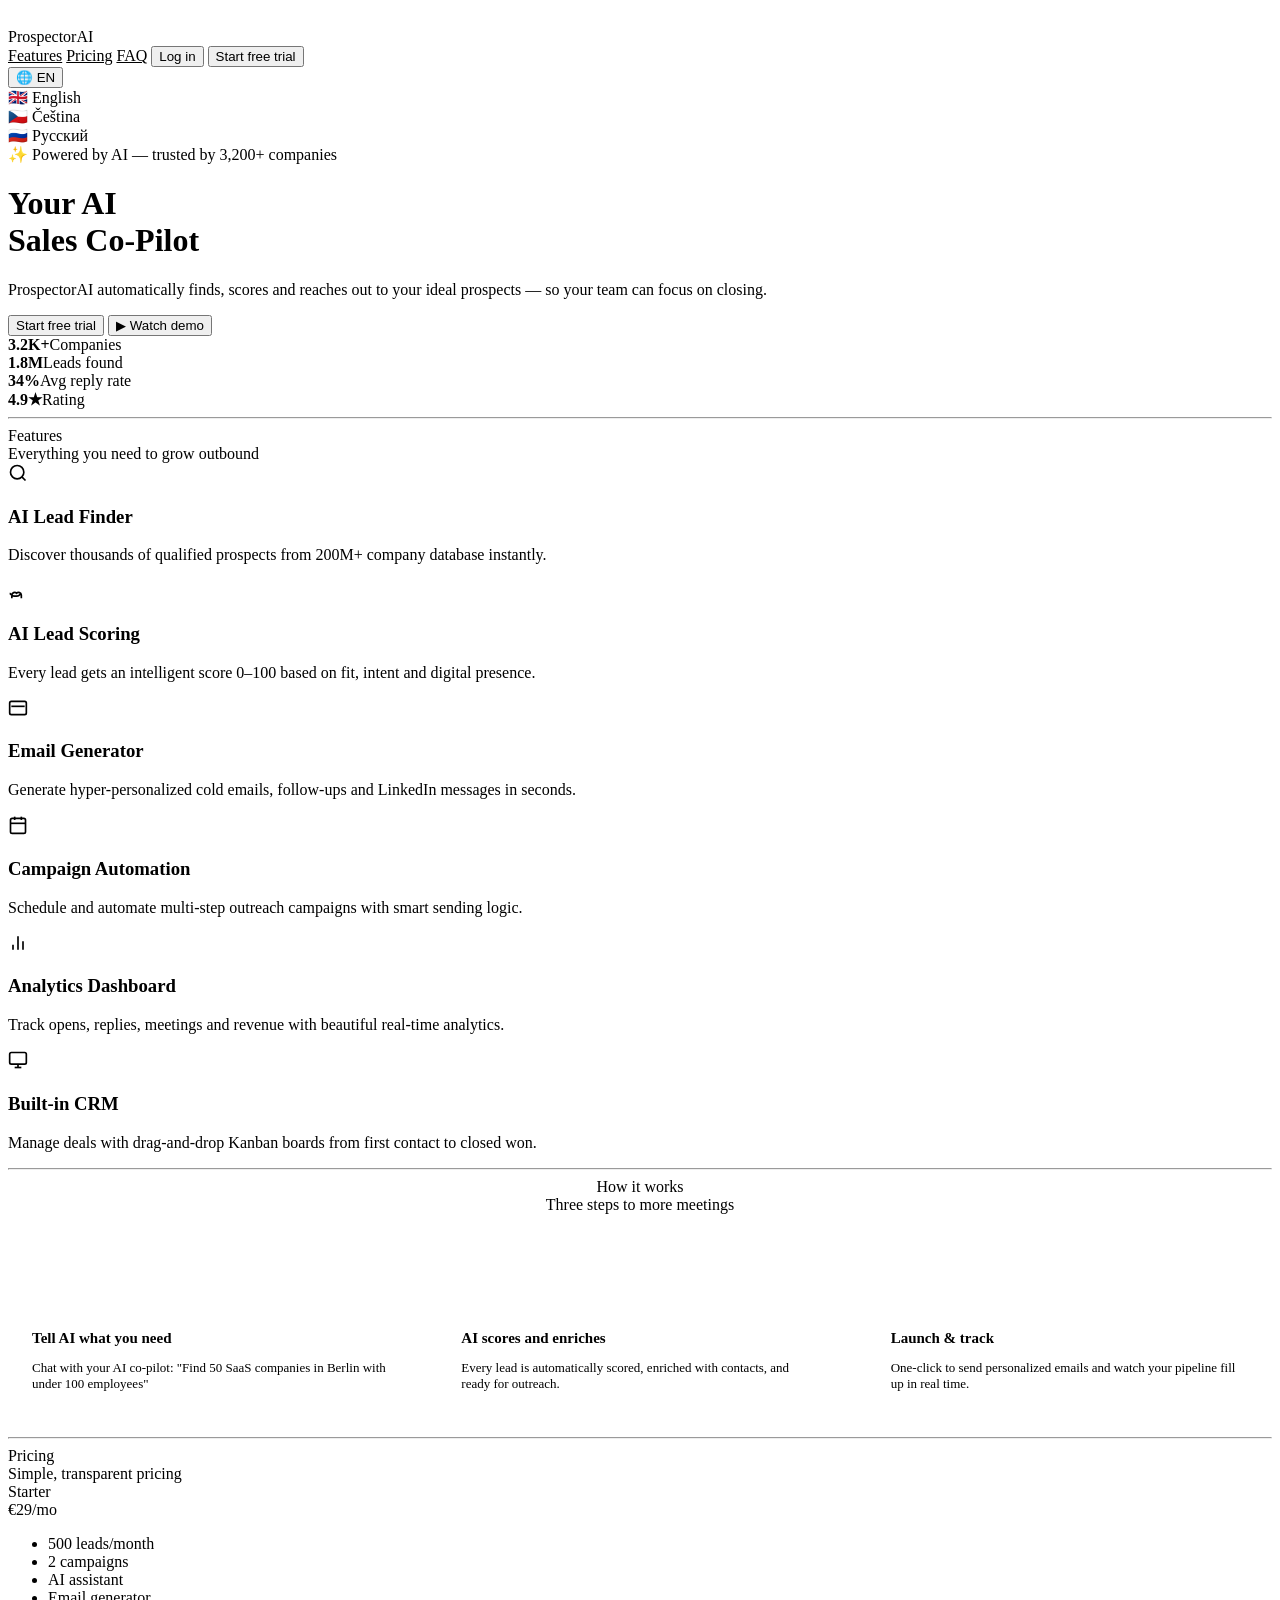
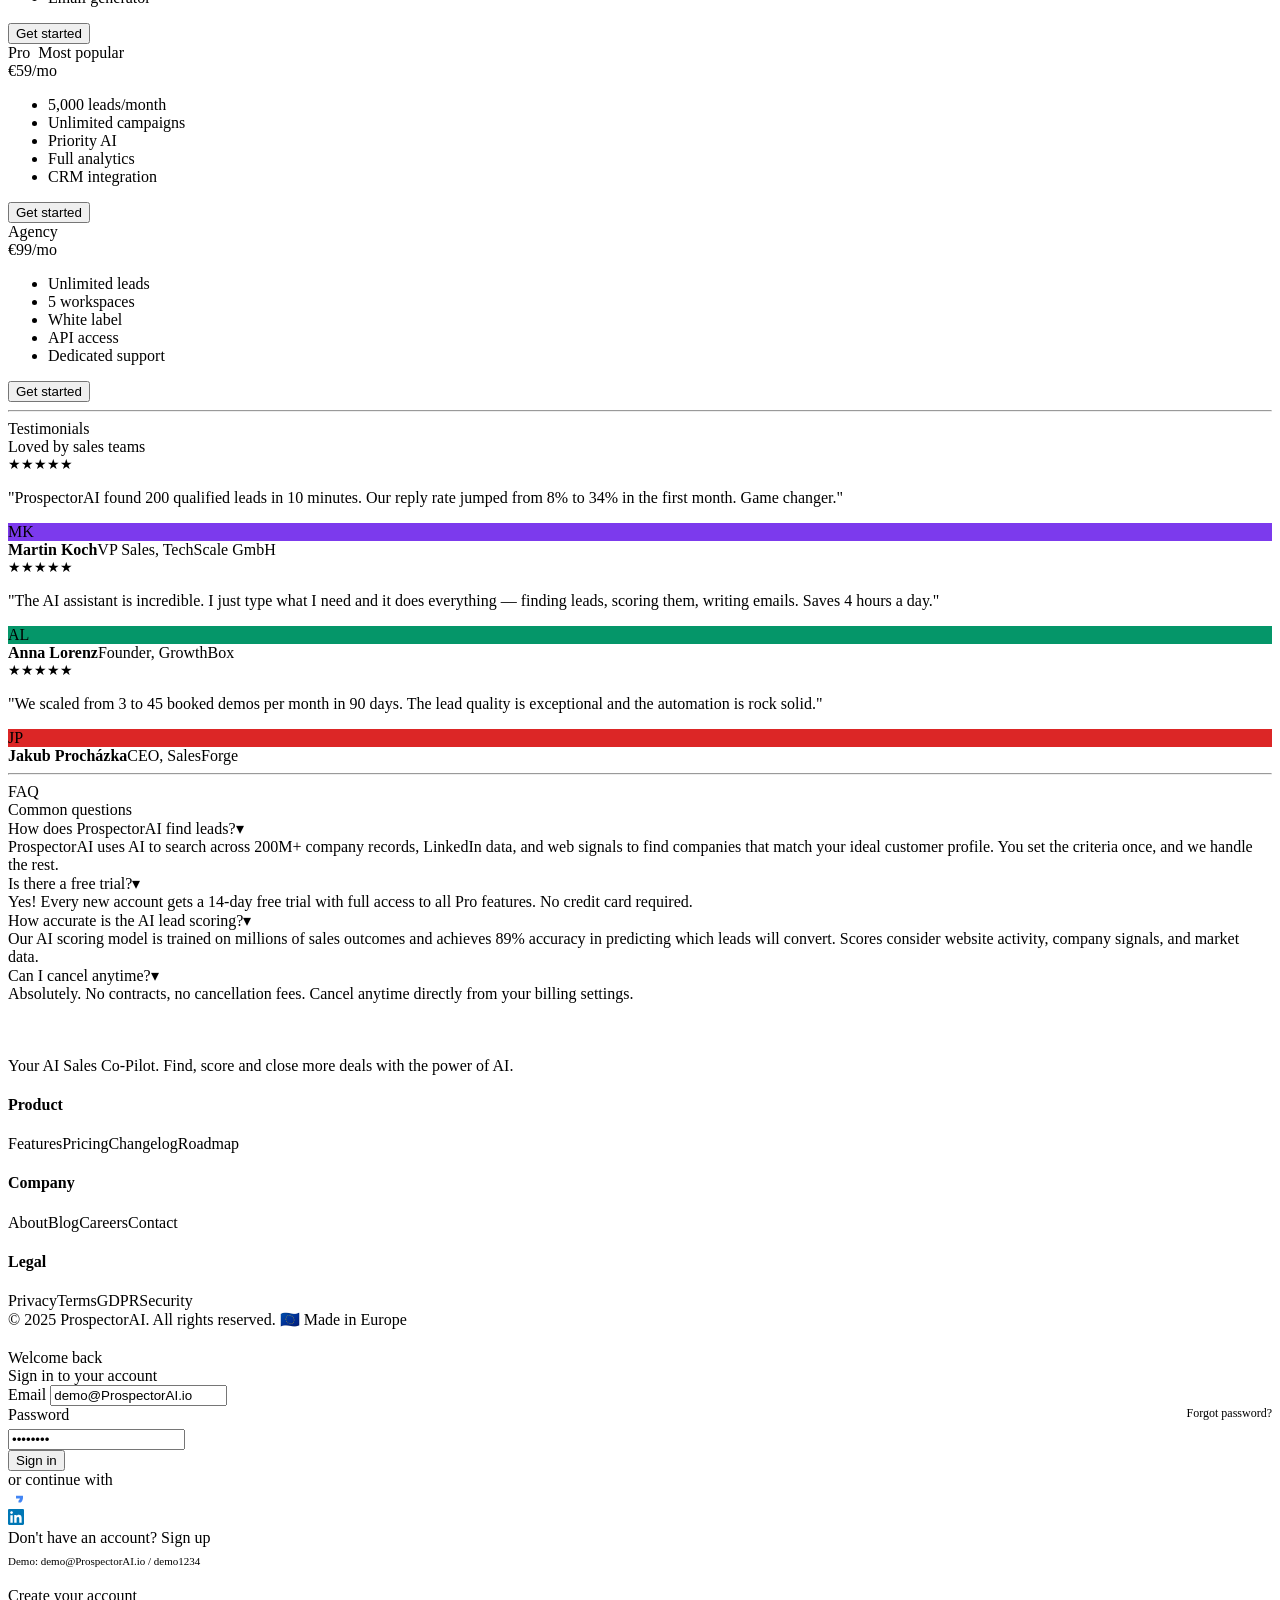
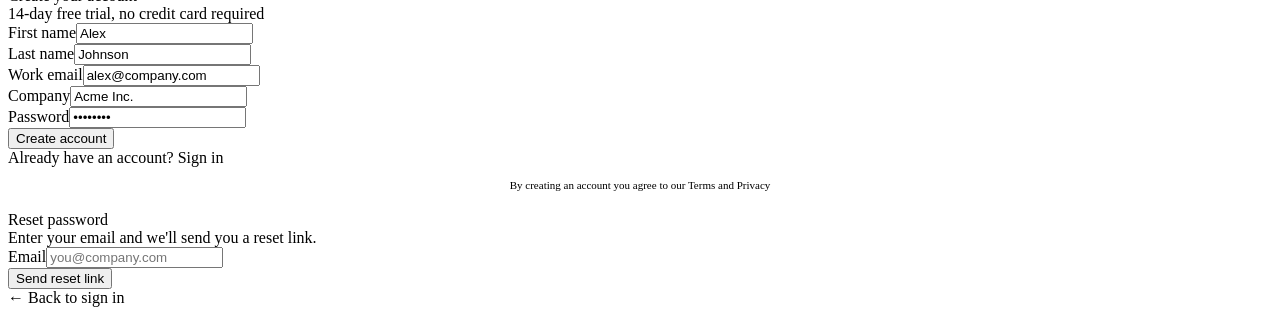
==== commit f2f05717: "Update index.html" ====
--- a/index.html
+++ b/index.html
@@ -3,429 +3,8 @@
 <head>
 <meta charset="UTF-8">
 <meta name="viewport" content="width=device-width, initial-scale=1.0">
-<title>LeadPilot – AI Sales Intelligence Platform</title>
-<style>
-  :root {
-    --blue: #2563EB;
-    --blue-light: #EFF6FF;
-    --blue-mid: #DBEAFE;
-    --blue-dark: #1D4ED8;
-    --gray-50: #F9FAFB;
-    --gray-100: #F3F4F6;
-    --gray-200: #E5E7EB;
-    --gray-300: #D1D5DB;
-    --gray-400: #9CA3AF;
-    --gray-500: #6B7280;
-    --gray-600: #4B5563;
-    --gray-700: #374151;
-    --gray-800: #1F2937;
-    --gray-900: #111827;
-    --green: #10B981;
-    --green-light: #ECFDF5;
-    --red: #EF4444;
-    --red-light: #FEF2F2;
-    --yellow: #F59E0B;
-    --yellow-light: #FFFBEB;
-    --purple: #8B5CF6;
-    --white: #FFFFFF;
-    --sidebar-width: 240px;
-    --topbar-height: 60px;
-    --radius: 10px;
-    --radius-sm: 6px;
-    --shadow: 0 1px 3px rgba(0,0,0,0.08), 0 1px 2px rgba(0,0,0,0.04);
-    --shadow-md: 0 4px 6px rgba(0,0,0,0.05), 0 2px 4px rgba(0,0,0,0.04);
-    --shadow-lg: 0 10px 15px rgba(0,0,0,0.06), 0 4px 6px rgba(0,0,0,0.04);
-    --font: 'Inter', -apple-system, BlinkMacSystemFont, 'Segoe UI', sans-serif;
-  }
-  * { box-sizing: border-box; margin: 0; padding: 0; }
-  body { font-family: var(--font); background: var(--white); color: var(--gray-800); font-size: 14px; line-height: 1.5; }
-  
-  /* UTILS */
-  .hidden { display: none !important; }
-  .flex { display: flex; }
-  .flex-col { flex-direction: column; }
-  .items-center { align-items: center; }
-  .justify-between { justify-content: space-between; }
-  .gap-1 { gap: 4px; } .gap-2 { gap: 8px; } .gap-3 { gap: 12px; } .gap-4 { gap: 16px; } .gap-6 { gap: 24px; }
-  .w-full { width: 100%; }
-  .text-sm { font-size: 12px; } .text-base { font-size: 14px; } .text-lg { font-size: 16px; } .text-xl { font-size: 20px; } .text-2xl { font-size: 24px; } .text-3xl { font-size: 30px; }
-  .font-medium { font-weight: 500; } .font-semibold { font-weight: 600; } .font-bold { font-weight: 700; }
-  .text-gray { color: var(--gray-500); } .text-blue { color: var(--blue); }
-  .mt-1 { margin-top: 4px; } .mt-2 { margin-top: 8px; } .mt-3 { margin-top: 12px; } .mt-4 { margin-top: 16px; } .mt-6 { margin-top: 24px; }
-  .mb-1 { margin-bottom: 4px; } .mb-2 { margin-bottom: 8px; } .mb-4 { margin-bottom: 16px; }
-  .p-2 { padding: 8px; } .p-3 { padding: 12px; } .p-4 { padding: 16px; } .p-6 { padding: 24px; }
-  .rounded { border-radius: var(--radius-sm); } .rounded-lg { border-radius: var(--radius); } .rounded-full { border-radius: 999px; }
-  .border { border: 1px solid var(--gray-200); }
-  .cursor-pointer { cursor: pointer; }
-  .truncate { overflow: hidden; text-overflow: ellipsis; white-space: nowrap; }
-  .relative { position: relative; }
-  .grid-2 { display: grid; grid-template-columns: 1fr 1fr; gap: 16px; }
-  .grid-3 { display: grid; grid-template-columns: 1fr 1fr 1fr; gap: 16px; }
-  .grid-4 { display: grid; grid-template-columns: 1fr 1fr 1fr 1fr; gap: 16px; }
-
-  /* BUTTONS */
-  .btn { display: inline-flex; align-items: center; gap: 6px; padding: 8px 16px; border-radius: var(--radius-sm); font-size: 14px; font-weight: 500; cursor: pointer; border: none; transition: all 0.15s; white-space: nowrap; }
-  .btn-primary { background: var(--blue); color: white; }
-  .btn-primary:hover { background: var(--blue-dark); }
-  .btn-secondary { background: var(--white); color: var(--gray-700); border: 1px solid var(--gray-200); }
-  .btn-secondary:hover { background: var(--gray-50); }
-  .btn-ghost { background: transparent; color: var(--gray-600); }
-  .btn-ghost:hover { background: var(--gray-100); }
-  .btn-danger { background: var(--red); color: white; }
-  .btn-danger:hover { background: #DC2626; }
-  .btn-sm { padding: 5px 10px; font-size: 12px; }
-  .btn-lg { padding: 12px 24px; font-size: 15px; }
-  .btn-icon { padding: 7px; width: 32px; height: 32px; justify-content: center; }
-
-  /* INPUTS */
-  .input { width: 100%; padding: 8px 12px; border: 1px solid var(--gray-200); border-radius: var(--radius-sm); font-size: 14px; color: var(--gray-800); background: white; transition: border-color 0.15s; outline: none; font-family: var(--font); }
-  .input:focus { border-color: var(--blue); box-shadow: 0 0 0 3px rgba(37,99,235,0.1); }
-  .input::placeholder { color: var(--gray-400); }
-  .select { appearance: none; background-image: url("data:image/svg+xml,%3Csvg xmlns='http://www.w3.org/2000/svg' width='12' height='8' viewBox='0 0 12 8'%3E%3Cpath d='M1 1l5 5 5-5' stroke='%236B7280' stroke-width='1.5' fill='none' stroke-linecap='round'/%3E%3C/svg%3E"); background-repeat: no-repeat; background-position: right 10px center; padding-right: 30px; }
-  .label { display: block; font-size: 13px; font-weight: 500; color: var(--gray-700); margin-bottom: 5px; }
-  .form-group { margin-bottom: 16px; }
-
-  /* CARDS */
-  .card { background: white; border: 1px solid var(--gray-200); border-radius: var(--radius); padding: 20px; }
-  .card-sm { padding: 14px; }
-  .stat-card { background: white; border: 1px solid var(--gray-200); border-radius: var(--radius); padding: 20px; }
-
-  /* BADGES */
-  .badge { display: inline-flex; align-items: center; gap: 4px; padding: 2px 8px; border-radius: 999px; font-size: 11px; font-weight: 500; }
-  .badge-blue { background: var(--blue-light); color: var(--blue); }
-  .badge-green { background: var(--green-light); color: var(--green); }
-  .badge-red { background: var(--red-light); color: var(--red); }
-  .badge-yellow { background: var(--yellow-light); color: var(--yellow); }
-  .badge-gray { background: var(--gray-100); color: var(--gray-600); }
-  .badge-purple { background: #F5F3FF; color: var(--purple); }
-
-  /* AVATAR */
-  .avatar { width: 32px; height: 32px; border-radius: 50%; background: var(--blue); color: white; display: flex; align-items: center; justify-content: center; font-size: 13px; font-weight: 600; flex-shrink: 0; }
-
-  /* TABLES */
-  .table-wrap { overflow-x: auto; }
-  table { width: 100%; border-collapse: collapse; font-size: 13px; }
-  th { padding: 10px 12px; text-align: left; font-weight: 500; color: var(--gray-500); border-bottom: 1px solid var(--gray-200); background: var(--gray-50); font-size: 12px; }
-  td { padding: 11px 12px; border-bottom: 1px solid var(--gray-100); vertical-align: middle; }
-  tr:hover td { background: var(--gray-50); }
-  tr:last-child td { border-bottom: none; }
-
-  /* SCORE BAR */
-  .score-bar { height: 6px; border-radius: 99px; background: var(--gray-100); overflow: hidden; }
-  .score-fill { height: 100%; border-radius: 99px; transition: width 0.6s ease; }
-  .score-high { background: var(--green); }
-  .score-mid { background: var(--yellow); }
-  .score-low { background: var(--red); }
-
-  /* TABS */
-  .tabs { display: flex; border-bottom: 1px solid var(--gray-200); gap: 0; margin-bottom: 20px; }
-  .tab { padding: 10px 16px; font-size: 13px; font-weight: 500; color: var(--gray-500); cursor: pointer; border-bottom: 2px solid transparent; margin-bottom: -1px; transition: all 0.15s; }
-  .tab:hover { color: var(--gray-700); }
-  .tab.active { color: var(--blue); border-bottom-color: var(--blue); }
-
-  /* MODAL */
-  .modal-bg { position: fixed; inset: 0; background: rgba(0,0,0,0.4); z-index: 1000; display: flex; align-items: center; justify-content: center; padding: 20px; }
-  .modal { background: white; border-radius: 12px; width: 100%; max-width: 520px; box-shadow: var(--shadow-lg); overflow: hidden; animation: modalIn 0.2s ease; }
-  .modal-lg { max-width: 720px; }
-  .modal-header { padding: 20px 24px 16px; border-bottom: 1px solid var(--gray-100); display: flex; align-items: center; justify-content: space-between; }
-  .modal-body { padding: 20px 24px; max-height: 70vh; overflow-y: auto; }
-  .modal-footer { padding: 16px 24px; border-top: 1px solid var(--gray-100); display: flex; justify-content: flex-end; gap: 8px; }
-  @keyframes modalIn { from { opacity:0; transform:scale(0.97) translateY(-8px); } to { opacity:1; transform:scale(1) translateY(0); } }
-
-  /* TOAST */
-  .toast-container { position: fixed; bottom: 24px; right: 24px; z-index: 2000; display: flex; flex-direction: column; gap: 8px; }
-  .toast { background: var(--gray-900); color: white; padding: 12px 16px; border-radius: var(--radius-sm); font-size: 13px; display: flex; align-items: center; gap: 8px; box-shadow: var(--shadow-lg); animation: toastIn 0.2s ease; min-width: 240px; }
-  .toast-success { background: var(--green); }
-  .toast-error { background: var(--red); }
-  @keyframes toastIn { from { opacity:0; transform:translateX(20px); } to { opacity:1; transform:translateX(0); } }
-
-  /* DROPDOWN */
-  .dropdown { position: relative; }
-  .dropdown-menu { position: absolute; top: calc(100% + 6px); right: 0; background: white; border: 1px solid var(--gray-200); border-radius: var(--radius); box-shadow: var(--shadow-lg); min-width: 180px; z-index: 500; overflow: hidden; animation: menuIn 0.15s ease; }
-  @keyframes menuIn { from { opacity:0; transform:translateY(-4px); } to { opacity:1; transform:translateY(0); } }
-  .dropdown-item { padding: 9px 14px; font-size: 13px; color: var(--gray-700); cursor: pointer; display: flex; align-items: center; gap: 8px; }
-  .dropdown-item:hover { background: var(--gray-50); }
-  .dropdown-divider { height: 1px; background: var(--gray-100); margin: 4px 0; }
-
-  /* ========== LANDING PAGE ========== */
-  #page-landing { display: block; }
-  .landing-nav { position: fixed; top: 0; left: 0; right: 0; z-index: 100; background: rgba(255,255,255,0.9); backdrop-filter: blur(12px); border-bottom: 1px solid var(--gray-100); }
-  .landing-nav-inner { max-width: 1140px; margin: 0 auto; padding: 0 24px; height: 64px; display: flex; align-items: center; justify-content: space-between; }
-  .logo { display: flex; align-items: center; gap: 8px; font-size: 18px; font-weight: 700; color: var(--gray-900); cursor: pointer; }
-  .logo-mark { width: 30px; height: 30px; background: var(--blue); border-radius: 7px; display: flex; align-items: center; justify-content: center; }
-  .logo-mark svg { color: white; }
-  .landing-sections { padding-top: 64px; }
-  
-  .hero { max-width: 1140px; margin: 0 auto; padding: 80px 24px 60px; text-align: center; }
-  .hero-badge { display: inline-flex; align-items: center; gap: 6px; background: var(--blue-light); color: var(--blue); padding: 5px 12px; border-radius: 99px; font-size: 12px; font-weight: 500; margin-bottom: 24px; }
-  .hero h1 { font-size: 52px; font-weight: 700; line-height: 1.15; color: var(--gray-900); margin-bottom: 20px; letter-spacing: -0.02em; }
-  .hero h1 span { color: var(--blue); }
-  .hero p { font-size: 18px; color: var(--gray-500); max-width: 520px; margin: 0 auto 36px; }
-  .hero-actions { display: flex; gap: 12px; justify-content: center; }
-  .hero-stats { display: flex; gap: 40px; justify-content: center; margin-top: 48px; }
-  .hero-stat { text-align: center; }
-  .hero-stat strong { display: block; font-size: 28px; font-weight: 700; color: var(--gray-900); }
-  .hero-stat span { font-size: 13px; color: var(--gray-400); }
-
-  .landing-section { max-width: 1140px; margin: 0 auto; padding: 60px 24px; }
-  .section-label { font-size: 12px; font-weight: 600; color: var(--blue); letter-spacing: 0.08em; text-transform: uppercase; margin-bottom: 12px; }
-  .section-title { font-size: 32px; font-weight: 700; color: var(--gray-900); margin-bottom: 12px; letter-spacing: -0.01em; }
-  .section-sub { font-size: 16px; color: var(--gray-500); max-width: 480px; }
-  .section-divider { border: none; border-top: 1px solid var(--gray-100); margin: 0; }
-
-  .features-grid { display: grid; grid-template-columns: repeat(3, 1fr); gap: 20px; margin-top: 40px; }
-  .feature-card { background: var(--gray-50); border: 1px solid var(--gray-200); border-radius: var(--radius); padding: 24px; }
-  .feature-icon { width: 40px; height: 40px; background: var(--blue-light); border-radius: 10px; display: flex; align-items: center; justify-content: center; margin-bottom: 14px; color: var(--blue); }
-  .feature-card h3 { font-size: 15px; font-weight: 600; margin-bottom: 6px; }
-  .feature-card p { font-size: 13px; color: var(--gray-500); }
-
-  .pricing-grid { display: grid; grid-template-columns: repeat(3, 1fr); gap: 20px; margin-top: 40px; }
-  .pricing-card { border: 1px solid var(--gray-200); border-radius: 12px; padding: 28px; }
-  .pricing-card.featured { border-color: var(--blue); background: var(--blue-light); }
-  .price { font-size: 36px; font-weight: 700; color: var(--gray-900); }
-  .price span { font-size: 16px; color: var(--gray-400); font-weight: 400; }
-  .pricing-features { list-style: none; margin: 20px 0; display: flex; flex-direction: column; gap: 10px; }
-  .pricing-features li { display: flex; align-items: center; gap: 8px; font-size: 13px; color: var(--gray-600); }
-  .pricing-features li::before { content: '✓'; color: var(--green); font-weight: 700; }
-
-  .testimonials-grid { display: grid; grid-template-columns: repeat(3, 1fr); gap: 20px; margin-top: 40px; }
-  .testimonial { border: 1px solid var(--gray-200); border-radius: var(--radius); padding: 24px; }
-  .testimonial p { font-size: 14px; color: var(--gray-600); line-height: 1.7; margin-bottom: 16px; }
-  .testimonial-author { display: flex; align-items: center; gap: 10px; }
-  .testimonial-author strong { font-size: 13px; display: block; }
-  .testimonial-author span { font-size: 12px; color: var(--gray-400); }
-
-  .faq-list { margin-top: 32px; display: flex; flex-direction: column; gap: 4px; }
-  .faq-item { border: 1px solid var(--gray-200); border-radius: var(--radius-sm); overflow: hidden; }
-  .faq-q { padding: 16px 18px; font-weight: 500; cursor: pointer; display: flex; justify-content: space-between; align-items: center; }
-  .faq-q:hover { background: var(--gray-50); }
-  .faq-a { padding: 0 18px 16px; font-size: 13px; color: var(--gray-500); display: none; }
-  .faq-item.open .faq-a { display: block; }
-
-  .landing-footer { background: var(--gray-900); color: var(--gray-400); padding: 48px 24px 28px; }
-  .footer-inner { max-width: 1140px; margin: 0 auto; }
-  .footer-grid { display: grid; grid-template-columns: 2fr 1fr 1fr 1fr; gap: 40px; margin-bottom: 40px; }
-  .footer-brand p { font-size: 13px; margin-top: 8px; }
-  .footer-col h4 { color: white; font-size: 13px; font-weight: 600; margin-bottom: 12px; }
-  .footer-col a { display: block; font-size: 13px; color: var(--gray-400); margin-bottom: 8px; cursor: pointer; }
-  .footer-col a:hover { color: white; }
-  .footer-bottom { border-top: 1px solid var(--gray-700); padding-top: 20px; display: flex; justify-content: space-between; font-size: 12px; }
-
-  /* ========== AUTH PAGES ========== */
-  .auth-page { min-height: 100vh; display: flex; align-items: center; justify-content: center; background: var(--gray-50); padding: 24px; }
-  .auth-card { background: white; border: 1px solid var(--gray-200); border-radius: 14px; padding: 40px; width: 100%; max-width: 400px; box-shadow: var(--shadow-md); }
-  .auth-logo { display: flex; justify-content: center; margin-bottom: 28px; }
-  .auth-title { font-size: 22px; font-weight: 700; text-align: center; margin-bottom: 6px; }
-  .auth-sub { font-size: 13px; color: var(--gray-500); text-align: center; margin-bottom: 28px; }
-  .auth-divider { display: flex; align-items: center; gap: 12px; margin: 20px 0; }
-  .auth-divider span { font-size: 12px; color: var(--gray-400); white-space: nowrap; }
-  .auth-divider::before, .auth-divider::after { content: ''; flex: 1; height: 1px; background: var(--gray-200); }
-  .auth-social { display: grid; grid-template-columns: 1fr 1fr; gap: 8px; }
-  .social-btn { display: flex; align-items: center; justify-content: center; gap: 8px; padding: 9px; border: 1px solid var(--gray-200); border-radius: var(--radius-sm); cursor: pointer; font-size: 13px; font-weight: 500; background: white; }
-  .social-btn:hover { background: var(--gray-50); }
-  .auth-link { font-size: 13px; text-align: center; margin-top: 20px; color: var(--gray-500); }
-  .auth-link a { color: var(--blue); cursor: pointer; font-weight: 500; }
-
-  /* ========== APP LAYOUT ========== */
-  #app-layout { display: none; min-height: 100vh; }
-  .sidebar { width: var(--sidebar-width); background: white; border-right: 1px solid var(--gray-200); position: fixed; left: 0; top: 0; bottom: 0; display: flex; flex-direction: column; z-index: 200; }
-  .sidebar-logo { padding: 16px 16px 12px; border-bottom: 1px solid var(--gray-100); }
-  .sidebar-nav { flex: 1; overflow-y: auto; padding: 8px 8px; }
-  .nav-section { margin-bottom: 4px; }
-  .nav-section-label { font-size: 10px; font-weight: 600; text-transform: uppercase; letter-spacing: 0.08em; color: var(--gray-400); padding: 8px 10px 4px; }
-  .nav-item { display: flex; align-items: center; gap: 9px; padding: 8px 10px; border-radius: var(--radius-sm); cursor: pointer; font-size: 13px; font-weight: 500; color: var(--gray-600); transition: all 0.12s; margin-bottom: 1px; }
-  .nav-item:hover { background: var(--gray-50); color: var(--gray-900); }
-  .nav-item.active { background: var(--blue-light); color: var(--blue); }
-  .nav-item svg { flex-shrink: 0; opacity: 0.8; }
-  .nav-item.active svg { opacity: 1; }
-  .nav-badge { margin-left: auto; background: var(--blue); color: white; font-size: 10px; padding: 1px 6px; border-radius: 99px; font-weight: 600; }
-  .sidebar-bottom { padding: 12px 8px; border-top: 1px solid var(--gray-100); }
-  .sidebar-user { display: flex; align-items: center; gap: 9px; padding: 8px 10px; border-radius: var(--radius-sm); cursor: pointer; }
-  .sidebar-user:hover { background: var(--gray-50); }
-  .sidebar-user-info { flex: 1; overflow: hidden; }
-  .sidebar-user-name { font-size: 13px; font-weight: 500; color: var(--gray-800); truncate: overflow hidden; }
-  .sidebar-user-email { font-size: 11px; color: var(--gray-400); }
-
-  .app-main { margin-left: var(--sidebar-width); min-height: 100vh; display: flex; flex-direction: column; }
-  .topbar { height: var(--topbar-height); border-bottom: 1px solid var(--gray-200); background: white; display: flex; align-items: center; padding: 0 24px; gap: 12px; position: sticky; top: 0; z-index: 100; }
-  .topbar-search { flex: 1; max-width: 360px; position: relative; }
-  .topbar-search svg { position: absolute; left: 10px; top: 50%; transform: translateY(-50%); color: var(--gray-400); }
-  .topbar-search input { width: 100%; padding: 7px 12px 7px 34px; border: 1px solid var(--gray-200); border-radius: var(--radius-sm); font-size: 13px; background: var(--gray-50); }
-  .topbar-search input:focus { outline: none; border-color: var(--blue); background: white; }
-  .topbar-actions { margin-left: auto; display: flex; align-items: center; gap: 6px; }
-  .topbar-icon { width: 34px; height: 34px; border-radius: var(--radius-sm); display: flex; align-items: center; justify-content: center; color: var(--gray-500); cursor: pointer; }
-  .topbar-icon:hover { background: var(--gray-100); color: var(--gray-800); }
-  .page-content { flex: 1; padding: 28px; overflow-x: hidden; }
-  .page-header { margin-bottom: 24px; }
-  .page-title { font-size: 22px; font-weight: 700; color: var(--gray-900); margin-bottom: 4px; }
-  .page-desc { font-size: 13px; color: var(--gray-500); }
-  .page-header-row { display: flex; align-items: center; justify-content: space-between; margin-bottom: 24px; }
-
-  /* ========== DASHBOARD ========== */
-  .stats-row { display: grid; grid-template-columns: repeat(4, 1fr); gap: 16px; margin-bottom: 24px; }
-  .stat-value { font-size: 28px; font-weight: 700; color: var(--gray-900); }
-  .stat-label { font-size: 12px; color: var(--gray-500); margin-top: 2px; }
-  .stat-change { font-size: 11px; margin-top: 8px; }
-  .stat-up { color: var(--green); }
-  .stat-down { color: var(--red); }
-
-  .mini-chart { height: 60px; display: flex; align-items: flex-end; gap: 3px; }
-  .mini-bar { flex: 1; border-radius: 3px 3px 0 0; background: var(--blue); opacity: 0.2; min-width: 4px; transition: opacity 0.2s; }
-  .mini-bar:last-child { opacity: 1; }
-
-  /* ========== AI ASSISTANT ========== */
-  .chat-layout { display: flex; height: calc(100vh - var(--topbar-height) - 56px); gap: 0; }
-  .chat-sidebar { width: 240px; border-right: 1px solid var(--gray-200); padding: 16px 12px; overflow-y: auto; flex-shrink: 0; }
-  .chat-history-item { padding: 8px 10px; border-radius: var(--radius-sm); cursor: pointer; font-size: 12px; color: var(--gray-600); margin-bottom: 2px; }
-  .chat-history-item:hover { background: var(--gray-50); }
-  .chat-history-item.active { background: var(--blue-light); color: var(--blue); }
-  .chat-main { flex: 1; display: flex; flex-direction: column; min-width: 0; }
-  .chat-messages { flex: 1; overflow-y: auto; padding: 20px 24px; display: flex; flex-direction: column; gap: 16px; }
-  .chat-msg { display: flex; gap: 10px; max-width: 80%; }
-  .chat-msg.user { flex-direction: row-reverse; align-self: flex-end; }
-  .chat-bubble { padding: 11px 14px; border-radius: 12px; font-size: 13px; line-height: 1.6; }
-  .chat-msg.ai .chat-bubble { background: var(--gray-50); border: 1px solid var(--gray-200); color: var(--gray-800); border-radius: 4px 12px 12px 12px; }
-  .chat-msg.user .chat-bubble { background: var(--blue); color: white; border-radius: 12px 4px 12px 12px; }
-  .chat-avatar { width: 28px; height: 28px; border-radius: 50%; display: flex; align-items: center; justify-content: center; font-size: 11px; font-weight: 700; flex-shrink: 0; margin-top: 2px; }
-  .ai-avatar { background: var(--blue-light); color: var(--blue); }
-  .user-avatar { background: var(--blue); color: white; }
-  .chat-input-area { padding: 16px 24px; border-top: 1px solid var(--gray-200); }
-  .chat-input-row { display: flex; gap: 8px; align-items: flex-end; }
-  .chat-input { flex: 1; resize: none; border: 1px solid var(--gray-200); border-radius: 10px; padding: 10px 14px; font-size: 13px; font-family: var(--font); min-height: 44px; max-height: 120px; outline: none; }
-  .chat-input:focus { border-color: var(--blue); }
-  .prompt-chips { display: flex; flex-wrap: wrap; gap: 6px; margin-bottom: 10px; }
-  .prompt-chip { padding: 5px 10px; border: 1px solid var(--gray-200); border-radius: 99px; font-size: 11px; cursor: pointer; color: var(--gray-600); background: white; }
-  .prompt-chip:hover { border-color: var(--blue); color: var(--blue); }
-
-  /* AI result table inside chat */
-  .chat-result { background: white; border: 1px solid var(--gray-200); border-radius: 10px; overflow: hidden; margin-top: 8px; font-size: 12px; }
-  .chat-result-header { padding: 10px 14px; background: var(--gray-50); border-bottom: 1px solid var(--gray-200); font-weight: 600; font-size: 12px; display: flex; align-items: center; justify-content: space-between; }
-
-  /* ========== LEAD FINDER ========== */
-  .filter-bar { display: flex; gap: 8px; margin-bottom: 16px; flex-wrap: wrap; align-items: center; }
-  .lead-score-badge { display: inline-flex; align-items: center; gap: 4px; padding: 2px 7px; border-radius: 4px; font-size: 11px; font-weight: 600; }
-  .score-a { background: #ECFDF5; color: #059669; }
-  .score-b { background: #EFF6FF; color: #2563EB; }
-  .score-c { background: #FFFBEB; color: #D97706; }
-  .score-d { background: #FEF2F2; color: #DC2626; }
-
-  /* ========== KANBAN ========== */
-  .kanban-board { display: flex; gap: 14px; overflow-x: auto; padding-bottom: 16px; }
-  .kanban-col { flex-shrink: 0; width: 220px; }
-  .kanban-col-header { display: flex; align-items: center; justify-content: space-between; padding: 10px 12px; background: var(--gray-50); border: 1px solid var(--gray-200); border-radius: var(--radius-sm) var(--radius-sm) 0 0; }
-  .kanban-col-title { font-size: 12px; font-weight: 600; color: var(--gray-700); display: flex; align-items: center; gap: 6px; }
-  .kanban-count { background: white; border: 1px solid var(--gray-200); color: var(--gray-600); padding: 1px 6px; border-radius: 99px; font-size: 10px; }
-  .kanban-col-body { border: 1px solid var(--gray-200); border-top: none; border-radius: 0 0 var(--radius-sm) var(--radius-sm); padding: 8px; min-height: 300px; background: var(--gray-50); display: flex; flex-direction: column; gap: 6px; }
-  .kanban-card { background: white; border: 1px solid var(--gray-200); border-radius: var(--radius-sm); padding: 11px 12px; cursor: grab; box-shadow: var(--shadow); }
-  .kanban-card:hover { box-shadow: var(--shadow-md); border-color: var(--gray-300); }
-  .kanban-card-title { font-size: 12px; font-weight: 600; color: var(--gray-800); margin-bottom: 4px; }
-  .kanban-card-sub { font-size: 11px; color: var(--gray-500); }
-  .kanban-card-footer { margin-top: 8px; display: flex; align-items: center; justify-content: space-between; }
-
-  /* ========== ANALYTICS ========== */
-  .chart-container { background: white; border: 1px solid var(--gray-200); border-radius: var(--radius); padding: 20px; }
-  .chart-title { font-size: 14px; font-weight: 600; margin-bottom: 4px; }
-  .chart-sub { font-size: 12px; color: var(--gray-400); margin-bottom: 16px; }
-  .bar-chart { display: flex; align-items: flex-end; gap: 6px; height: 120px; }
-  .bar-col { display: flex; flex-direction: column; align-items: center; gap: 4px; flex: 1; }
-  .bar { width: 100%; border-radius: 4px 4px 0 0; min-width: 20px; transition: opacity 0.2s; cursor: pointer; }
-  .bar:hover { opacity: 0.8; }
-  .bar-label { font-size: 10px; color: var(--gray-400); }
-  .line-chart { position: relative; height: 120px; }
-  .line-path { stroke-dasharray: 600; stroke-dashoffset: 600; animation: drawLine 1.5s ease forwards; }
-  @keyframes drawLine { to { stroke-dashoffset: 0; } }
-  .donut-chart { display: flex; align-items: center; gap: 20px; }
-  .donut-legend { display: flex; flex-direction: column; gap: 8px; }
-  .donut-legend-item { display: flex; align-items: center; gap: 8px; font-size: 12px; }
-  .donut-dot { width: 10px; height: 10px; border-radius: 50%; flex-shrink: 0; }
-
-  /* ========== BILLING ========== */
-  .billing-plan-card { border: 2px solid var(--gray-200); border-radius: 12px; padding: 24px; cursor: pointer; transition: all 0.15s; }
-  .billing-plan-card:hover { border-color: var(--blue); }
-  .billing-plan-card.selected { border-color: var(--blue); background: var(--blue-light); }
-  .payment-method { display: flex; align-items: center; gap: 10px; padding: 12px 14px; border: 1px solid var(--gray-200); border-radius: var(--radius-sm); cursor: pointer; margin-bottom: 8px; }
-  .payment-method:hover { border-color: var(--blue); }
-  .payment-method.selected { border-color: var(--blue); background: var(--blue-light); }
-
-  /* ========== ADMIN ========== */
-  .admin-badge { background: var(--red); color: white; font-size: 10px; padding: 1px 6px; border-radius: 99px; font-weight: 600; }
-
-  /* ========== PROGRESS ========== */
-  .progress-ring { transform: rotate(-90deg); }
-  .ring-bg { fill: none; }
-  .ring-fill { fill: none; stroke-linecap: round; transition: stroke-dashoffset 0.8s ease; }
-
-  /* ========== EMPTY STATE ========== */
-  .empty-state { text-align: center; padding: 60px 20px; }
-  .empty-state svg { margin-bottom: 16px; }
-  .empty-state h3 { font-size: 16px; font-weight: 600; margin-bottom: 6px; }
-  .empty-state p { font-size: 13px; color: var(--gray-400); margin-bottom: 20px; }
-
-  /* ========== LOADING ========== */
-  .skeleton { background: linear-gradient(90deg, var(--gray-100) 25%, var(--gray-200) 50%, var(--gray-100) 75%); background-size: 200% 100%; animation: shimmer 1.5s infinite; border-radius: 6px; }
-  @keyframes shimmer { 0% { background-position: 200% 0; } 100% { background-position: -200% 0; } }
-
-  /* ========== SETTINGS LAYOUT ========== */
-  .settings-layout { display: flex; gap: 24px; }
-  .settings-nav { width: 200px; flex-shrink: 0; }
-  .settings-nav-item { padding: 7px 12px; border-radius: var(--radius-sm); font-size: 13px; cursor: pointer; color: var(--gray-600); }
-  .settings-nav-item:hover { background: var(--gray-50); }
-  .settings-nav-item.active { background: var(--blue-light); color: var(--blue); font-weight: 500; }
-  .settings-content { flex: 1; min-width: 0; }
-
-  /* Toggle */
-  .toggle { position: relative; display: inline-block; width: 36px; height: 20px; }
-  .toggle input { opacity: 0; width: 0; height: 0; }
-  .toggle-slider { position: absolute; inset: 0; background: var(--gray-300); border-radius: 99px; cursor: pointer; transition: 0.2s; }
-  .toggle-slider::before { position: absolute; content: ""; height: 14px; width: 14px; left: 3px; bottom: 3px; background: white; border-radius: 50%; transition: 0.2s; }
-  .toggle input:checked + .toggle-slider { background: var(--blue); }
-  .toggle input:checked + .toggle-slider::before { transform: translateX(16px); }
-
-  /* Campaign status */
-  .campaign-bar { display: flex; height: 8px; border-radius: 99px; overflow: hidden; }
-  .campaign-bar-seg { height: 100%; transition: width 0.6s ease; }
-
-  /* Notification dot */
-  .notif-dot { width: 8px; height: 8px; border-radius: 50%; background: var(--red); position: absolute; top: 4px; right: 4px; border: 2px solid white; }
-
-  /* Company profile */
-  .profile-header { background: linear-gradient(to right, var(--gray-50), white); border: 1px solid var(--gray-200); border-radius: var(--radius); padding: 24px; margin-bottom: 16px; display: flex; gap: 20px; align-items: flex-start; }
-  .company-logo { width: 56px; height: 56px; border-radius: 12px; background: var(--blue-light); border: 1px solid var(--gray-200); display: flex; align-items: center; justify-content: center; font-size: 20px; font-weight: 700; color: var(--blue); flex-shrink: 0; }
-  .score-circle { width: 70px; height: 70px; flex-shrink: 0; }
-
-  /* Email editor */
-  .email-editor { border: 1px solid var(--gray-200); border-radius: var(--radius); overflow: hidden; }
-  .email-editor-toolbar { padding: 8px 12px; background: var(--gray-50); border-bottom: 1px solid var(--gray-200); display: flex; gap: 4px; }
-  .email-editor-body { padding: 14px; min-height: 160px; font-size: 13px; color: var(--gray-700); line-height: 1.7; outline: none; }
-  .email-editor-body:empty::before { content: attr(data-placeholder); color: var(--gray-400); }
-
-  /* Typing indicator */
-  .typing-dots { display: flex; gap: 3px; padding: 4px 0; }
-  .typing-dot { width: 6px; height: 6px; border-radius: 50%; background: var(--gray-400); animation: typingDot 1.2s ease infinite; }
-  .typing-dot:nth-child(2) { animation-delay: 0.2s; }
-  .typing-dot:nth-child(3) { animation-delay: 0.4s; }
-  @keyframes typingDot { 0%,80%,100% { transform: scale(0.7); opacity: 0.4; } 40% { transform: scale(1); opacity: 1; } }
-
-  /* Success animation */
-  @keyframes checkIn { 0% { stroke-dashoffset: 40; } 100% { stroke-dashoffset: 0; } }
-  .check-anim { stroke-dasharray: 40; stroke-dashoffset: 40; animation: checkIn 0.4s 0.1s ease forwards; }
-
-  /* Responsive adjustments */
-  @media (max-width: 900px) {
-    .features-grid, .pricing-grid, .testimonials-grid { grid-template-columns: 1fr; }
-    .stats-row { grid-template-columns: repeat(2, 1fr); }
-    .footer-grid { grid-template-columns: 1fr 1fr; }
-    .hero h1 { font-size: 36px; }
-  }
-    <link rel="stylesheet" href="css/dashboard.css">
-  <section>
-
-    <h1>Welcome to LeadPilot</h1>
-
-    <div id="dashboard-container"></div>
-
-</section>
-</style>
+<title>ProspectorAI – AI Sales Intelligence Platform</title>
+<link rel="stylesheet" href="css/style.css">
 </head>
 <body>
 
@@ -434,18 +13,18 @@
   <nav class="landing-nav">
     <div class="landing-nav-inner">
       <div class="logo" onclick="showPage('landing')">
-        <div class="logo-mark"><svg width="16" height="16" viewBox="0 0 16 16" fill="none"><path d="M8 2L13 5V11L8 14L3 11V5L8 2Z" fill="white"/><path d="M8 6L10.5 7.5V10.5L8 12L5.5 10.5V7.5L8 6Z" fill="rgba(255,255,255,0.4)"/></svg></div>
-        LeadPilot
+        <div class="logo-mark"><svg width="16" height="16" viewBox="0 0 16 16" fill="none"><path d="M8 2L13 5V11L8 14L3 11V5L8 2Z" fill="white"/><path d="M8 6L10.5 7.5V10.5L8 12L5.5 10.5V7.5L8 6Z" fill="white"/></svg></div>
+        ProspectorAI
       </div>
       <div class="flex gap-3 items-center">
-        <a href="#" class="text-sm font-medium" style="color:var(--gray-600)" id="nav-features" onclick="scrollToSection('features')">Features</a>
-        <a href="#" class="text-sm font-medium" style="color:var(--gray-600)" onclick="scrollToSection('pricing')">Pricing</a>
-        <a href="#" class="text-sm font-medium" style="color:var(--gray-600)" onclick="scrollToSection('faq')">FAQ</a>
-        <button class="btn btn-secondary btn-sm" onclick="showPage('login')" id="nav-login">Log in</button>
-        <button class="btn btn-primary btn-sm" onclick="showPage('register')" id="nav-trial">Start free trial</button>
+        <a href="#" class="text-sm font-medium" style="color:var(--gray-600)" onclick="scrollToSection('features'); return false;">Features</a>
+        <a href="#" class="text-sm font-medium" style="color:var(--gray-600)" onclick="scrollToSection('pricing'); return false;">Pricing</a>
+        <a href="#" class="text-sm font-medium" style="color:var(--gray-600)" onclick="scrollToSection('faq'); return false;">FAQ</a>
+        <button class="btn btn-secondary btn-sm" onclick="goToLogin()">Log in</button>
+        <button class="btn btn-primary btn-sm" onclick="goToDashboard()">Start free trial</button>
         <div class="dropdown">
-          <button class="btn btn-secondary btn-sm" onclick="toggleDropdown('lang-dd')" id="lang-btn">🌐 <span id="lang-label">EN</span></button>
-          <div class="dropdown-menu hidden" id="lang-dd">
+          <button class="btn btn-secondary btn-sm" onclick="toggleDropdown('lang-dd')">🌐 <span id="lang-label">EN</span></button>
+          <div class="dropdown-menu" id="lang-dd">
             <div class="dropdown-item" onclick="setLang('en')">🇬🇧 English</div>
             <div class="dropdown-item" onclick="setLang('cs')">🇨🇿 Čeština</div>
             <div class="dropdown-item" onclick="setLang('ru')">🇷🇺 Русский</div>
@@ -457,136 +36,136 @@
   <div class="landing-sections">
     <!-- HERO -->
     <div class="hero">
-      <div class="hero-badge">✨ <span data-t="hero_badge">Powered by AI — trusted by 3,200+ companies</span></div>
-      <h1 data-t="hero_h1">Your AI<br><span>Sales Co-Pilot</span></h1>
-      <p data-t="hero_sub">LeadPilot automatically finds, scores and reaches out to your ideal prospects — so your team can focus on closing.</p>
+      <div class="hero-badge">✨ <span>Powered by AI — trusted by 3,200+ companies</span></div>
+      <h1>Your AI<br><span>Sales Co-Pilot</span></h1>
+      <p>ProspectorAI automatically finds, scores and reaches out to your ideal prospects — so your team can focus on closing.</p>
       <div class="hero-actions">
-        <button class="btn btn-primary btn-lg" onclick="showPage('register')" data-t="hero_cta">Start free trial</button>
-        <button class="btn btn-secondary btn-lg" onclick="showDemoModal()" data-t="hero_demo">▶ Watch demo</button>
+        <button class="btn btn-primary btn-lg" onclick="goToDashboard()">Start free trial</button>
+        <button class="btn btn-secondary btn-lg" onclick="showDemoModal()">▶ Watch demo</button>
       </div>
       <div class="hero-stats">
-        <div class="hero-stat"><strong>3.2K+</strong><span data-t="stat_companies">Companies</span></div>
-        <div class="hero-stat"><strong>1.8M</strong><span data-t="stat_leads">Leads found</span></div>
-        <div class="hero-stat"><strong>34%</strong><span data-t="stat_reply">Avg reply rate</span></div>
-        <div class="hero-stat"><strong>4.9★</strong><span data-t="stat_rating">Rating</span></div>
+        <div class="hero-stat"><strong>3.2K+</strong><span>Companies</span></div>
+        <div class="hero-stat"><strong>1.8M</strong><span>Leads found</span></div>
+        <div class="hero-stat"><strong>34%</strong><span>Avg reply rate</span></div>
+        <div class="hero-stat"><strong>4.9★</strong><span>Rating</span></div>
       </div>
     </div>
     <hr class="section-divider">
     <!-- FEATURES -->
     <div id="features" class="landing-section">
-      <div class="section-label" data-t="features_label">Features</div>
-      <div class="section-title" data-t="features_title">Everything you need to grow outbound</div>
+      <div class="section-label">Features</div>
+      <div class="section-title">Everything you need to grow outbound</div>
       <div class="features-grid">
         <div class="feature-card">
           <div class="feature-icon"><svg width="20" height="20" viewBox="0 0 24 24" fill="none" stroke="currentColor" stroke-width="2"><circle cx="11" cy="11" r="8"/><path d="m21 21-4.35-4.35"/></svg></div>
-          <h3 data-t="f1_title">AI Lead Finder</h3>
-          <p data-t="f1_desc">Discover thousands of qualified prospects from 200M+ company database instantly.</p>
-        </div>
-        <div class="feature-card">
-          <div class="feature-icon"><svg width="20" height="20" viewBox="0 0 24 24" fill="none" stroke="currentColor" stroke-width="2"><path d="M9 19c-5 1.5-5-2.5-7-3m14 6v-3.87a3.37 3.37 0 0 0-.94-2.61c3.14-.35 6.44-1.54 6.44-7A5.44 5.44 0 0 0 20 4.77"/><path d="M9 22S3 17 3 12a9 9 0 0 1 18 0c0 2.5-.8 5.1-2 6.7"/></svg></div>
-          <h3 data-t="f2_title">AI Lead Scoring</h3>
-          <p data-t="f2_desc">Every lead gets an intelligent score 0–100 based on fit, intent and digital presence.</p>
-        </div>
-        <div class="feature-card">
-          <div class="feature-icon"><svg width="20" height="20" viewBox="0 0 24 24" fill="none" stroke="currentColor" stroke-width="2"><path d="M4 4h16c1.1 0 2 .9 2 2v12c0 1.1-.9 2-2 2H4c-1.1 0-2-.9-2-2V6c0-1.1.9-2 2-2z"/><polyline points="22,6 12,13 2,6"/></svg></div>
-          <h3 data-t="f3_title">Email Generator</h3>
-          <p data-t="f3_desc">Generate hyper-personalized cold emails, follow-ups and LinkedIn messages in seconds.</p>
+          <h3>AI Lead Finder</h3>
+          <p>Discover thousands of qualified prospects from 200M+ company database instantly.</p>
+        </div>
+        <div class="feature-card">
+          <div class="feature-icon"><svg width="20" height="20" viewBox="0 0 24 24" fill="none" stroke="currentColor" stroke-width="2"><path d="M9 19c-5 1.5-5-2.5-7-3m14 6v-3.87a3.37 3.37 0 0 0-5.7-2.26 3.37 3.37 0 0 0-5.7 2.26v3.87M9 19c5 1.5 5-2.5 7-3"/></svg></div>
+          <h3>AI Lead Scoring</h3>
+          <p>Every lead gets an intelligent score 0–100 based on fit, intent and digital presence.</p>
+        </div>
+        <div class="feature-card">
+          <div class="feature-icon"><svg width="20" height="20" viewBox="0 0 24 24" fill="none" stroke="currentColor" stroke-width="2"><path d="M4 4h16c1.1 0 2 .9 2 2v12c0 1.1-.9 2-2 2H4c-1.1 0-2-.9-2-2V6c0-1.1.9-2 2-2z"/><line x1="4" y1="10" x2="20" y2="10"/></svg></div>
+          <h3>Email Generator</h3>
+          <p>Generate hyper-personalized cold emails, follow-ups and LinkedIn messages in seconds.</p>
         </div>
         <div class="feature-card">
           <div class="feature-icon"><svg width="20" height="20" viewBox="0 0 24 24" fill="none" stroke="currentColor" stroke-width="2"><rect x="3" y="4" width="18" height="18" rx="2" ry="2"/><line x1="16" y1="2" x2="16" y2="6"/><line x1="8" y1="2" x2="8" y2="6"/><line x1="3" y1="10" x2="21" y2="10"/></svg></div>
-          <h3 data-t="f4_title">Campaign Automation</h3>
-          <p data-t="f4_desc">Schedule and automate multi-step outreach campaigns with smart sending logic.</p>
+          <h3>Campaign Automation</h3>
+          <p>Schedule and automate multi-step outreach campaigns with smart sending logic.</p>
         </div>
         <div class="feature-card">
           <div class="feature-icon"><svg width="20" height="20" viewBox="0 0 24 24" fill="none" stroke="currentColor" stroke-width="2"><line x1="18" y1="20" x2="18" y2="10"/><line x1="12" y1="20" x2="12" y2="4"/><line x1="6" y1="20" x2="6" y2="14"/></svg></div>
-          <h3 data-t="f5_title">Analytics Dashboard</h3>
-          <p data-t="f5_desc">Track opens, replies, meetings and revenue with beautiful real-time analytics.</p>
+          <h3>Analytics Dashboard</h3>
+          <p>Track opens, replies, meetings and revenue with beautiful real-time analytics.</p>
         </div>
         <div class="feature-card">
           <div class="feature-icon"><svg width="20" height="20" viewBox="0 0 24 24" fill="none" stroke="currentColor" stroke-width="2"><rect x="2" y="3" width="20" height="14" rx="2"/><line x1="8" y1="21" x2="16" y2="21"/><line x1="12" y1="17" x2="12" y2="21"/></svg></div>
-          <h3 data-t="f6_title">Built-in CRM</h3>
-          <p data-t="f6_desc">Manage deals with drag-and-drop Kanban boards from first contact to closed won.</p>
+          <h3>Built-in CRM</h3>
+          <p>Manage deals with drag-and-drop Kanban boards from first contact to closed won.</p>
         </div>
       </div>
     </div>
     <hr class="section-divider">
     <!-- HOW IT WORKS -->
     <div class="landing-section" style="text-align:center">
-      <div class="section-label" data-t="how_label">How it works</div>
-      <div class="section-title" data-t="how_title">Three steps to more meetings</div>
+      <div class="section-label">How it works</div>
+      <div class="section-title">Three steps to more meetings</div>
       <div style="display:grid;grid-template-columns:repeat(3,1fr);gap:24px;margin-top:40px;text-align:left">
         <div style="padding:24px;background:var(--gray-50);border-radius:var(--radius);border:1px solid var(--gray-200)">
-          <div style="width:36px;height:36px;background:var(--blue);color:white;border-radius:50%;display:flex;align-items:center;justify-content:center;font-weight:700;font-size:15px;margin-bottom:14px">1</div>
-          <h3 style="font-size:15px;font-weight:600;margin-bottom:6px" data-t="how1_title">Tell AI what you need</h3>
-          <p style="font-size:13px;color:var(--gray-500)" data-t="how1_desc">Chat with your AI co-pilot: "Find 50 SaaS companies in Berlin with under 100 employees"</p>
+          <div style="width:36px;height:36px;background:var(--blue);color:white;border-radius:50%;display:flex;align-items:center;justify-content:center;font-weight:700;font-size:15px;margin-bottom:16px">1</div>
+          <h3 style="font-size:15px;font-weight:600;margin-bottom:6px">Tell AI what you need</h3>
+          <p style="font-size:13px;color:var(--gray-500)">Chat with your AI co-pilot: "Find 50 SaaS companies in Berlin with under 100 employees"</p>
         </div>
         <div style="padding:24px;background:var(--gray-50);border-radius:var(--radius);border:1px solid var(--gray-200)">
-          <div style="width:36px;height:36px;background:var(--blue);color:white;border-radius:50%;display:flex;align-items:center;justify-content:center;font-weight:700;font-size:15px;margin-bottom:14px">2</div>
-          <h3 style="font-size:15px;font-weight:600;margin-bottom:6px" data-t="how2_title">AI scores and enriches</h3>
-          <p style="font-size:13px;color:var(--gray-500)" data-t="how2_desc">Every lead is automatically scored, enriched with contacts, and ready for outreach.</p>
+          <div style="width:36px;height:36px;background:var(--blue);color:white;border-radius:50%;display:flex;align-items:center;justify-content:center;font-weight:700;font-size:15px;margin-bottom:16px">2</div>
+          <h3 style="font-size:15px;font-weight:600;margin-bottom:6px">AI scores and enriches</h3>
+          <p style="font-size:13px;color:var(--gray-500)">Every lead is automatically scored, enriched with contacts, and ready for outreach.</p>
         </div>
         <div style="padding:24px;background:var(--gray-50);border-radius:var(--radius);border:1px solid var(--gray-200)">
-          <div style="width:36px;height:36px;background:var(--blue);color:white;border-radius:50%;display:flex;align-items:center;justify-content:center;font-weight:700;font-size:15px;margin-bottom:14px">3</div>
-          <h3 style="font-size:15px;font-weight:600;margin-bottom:6px" data-t="how3_title">Launch & track</h3>
-          <p style="font-size:13px;color:var(--gray-500)" data-t="how3_desc">One-click to send personalized emails and watch your pipeline fill up in real time.</p>
+          <div style="width:36px;height:36px;background:var(--blue);color:white;border-radius:50%;display:flex;align-items:center;justify-content:center;font-weight:700;font-size:15px;margin-bottom:16px">3</div>
+          <h3 style="font-size:15px;font-weight:600;margin-bottom:6px">Launch & track</h3>
+          <p style="font-size:13px;color:var(--gray-500)">One-click to send personalized emails and watch your pipeline fill up in real time.</p>
         </div>
       </div>
     </div>
     <hr class="section-divider">
     <!-- PRICING -->
     <div id="pricing" class="landing-section">
-      <div class="section-label" data-t="pricing_label">Pricing</div>
-      <div class="section-title" data-t="pricing_title">Simple, transparent pricing</div>
+      <div class="section-label">Pricing</div>
+      <div class="section-title">Simple, transparent pricing</div>
       <div class="pricing-grid">
         <div class="pricing-card">
-          <div class="font-semibold text-lg" data-t="plan_starter">Starter</div>
+          <div class="font-semibold text-lg">Starter</div>
           <div class="price mt-2">€29<span>/mo</span></div>
           <ul class="pricing-features">
-            <li data-t="s_f1">500 leads/month</li>
-            <li data-t="s_f2">2 campaigns</li>
-            <li data-t="s_f3">AI assistant</li>
-            <li data-t="s_f4">Email generator</li>
+            <li>500 leads/month</li>
+            <li>2 campaigns</li>
+            <li>AI assistant</li>
+            <li>Email generator</li>
           </ul>
-          <button class="btn btn-secondary w-full" onclick="showPage('register')" data-t="plan_cta">Get started</button>
+          <button class="btn btn-secondary w-full" onclick="goToDashboard()">Get started</button>
         </div>
         <div class="pricing-card featured">
           <div style="display:flex;align-items:center;gap:8px">
-            <div class="font-semibold text-lg" data-t="plan_pro">Pro</div>
-            <span class="badge badge-blue" data-t="most_popular">Most popular</span>
+            <div class="font-semibold text-lg">Pro</div>
+            <span class="badge badge-blue">Most popular</span>
           </div>
           <div class="price mt-2">€59<span>/mo</span></div>
           <ul class="pricing-features">
-            <li data-t="p_f1">5,000 leads/month</li>
-            <li data-t="p_f2">Unlimited campaigns</li>
-            <li data-t="p_f3">Priority AI</li>
-            <li data-t="p_f4">Full analytics</li>
-            <li data-t="p_f5">CRM integration</li>
+            <li>5,000 leads/month</li>
+            <li>Unlimited campaigns</li>
+            <li>Priority AI</li>
+            <li>Full analytics</li>
+            <li>CRM integration</li>
           </ul>
-          <button class="btn btn-primary w-full" onclick="showPage('register')" data-t="plan_cta">Get started</button>
+          <button class="btn btn-primary w-full" onclick="goToDashboard()">Get started</button>
         </div>
         <div class="pricing-card">
-          <div class="font-semibold text-lg" data-t="plan_agency">Agency</div>
+          <div class="font-semibold text-lg">Agency</div>
           <div class="price mt-2">€99<span>/mo</span></div>
           <ul class="pricing-features">
-            <li data-t="a_f1">Unlimited leads</li>
-            <li data-t="a_f2">5 workspaces</li>
-            <li data-t="a_f3">White label</li>
-            <li data-t="a_f4">API access</li>
-            <li data-t="a_f5">Dedicated support</li>
+            <li>Unlimited leads</li>
+            <li>5 workspaces</li>
+            <li>White label</li>
+            <li>API access</li>
+            <li>Dedicated support</li>
           </ul>
-          <button class="btn btn-secondary w-full" onclick="showPage('register')" data-t="plan_cta">Get started</button>
+          <button class="btn btn-secondary w-full" onclick="goToDashboard()">Get started</button>
         </div>
       </div>
     </div>
     <hr class="section-divider">
     <!-- TESTIMONIALS -->
     <div class="landing-section">
-      <div class="section-label" data-t="testimonials_label">Testimonials</div>
-      <div class="section-title" data-t="testimonials_title">Loved by sales teams</div>
+      <div class="section-label">Testimonials</div>
+      <div class="section-title">Loved by sales teams</div>
       <div class="testimonials-grid">
         <div class="testimonial">
           <div style="color:var(--yellow);font-size:14px;margin-bottom:10px">★★★★★</div>
-          <p data-t="t1_text">"LeadPilot found 200 qualified leads in 10 minutes. Our reply rate jumped from 8% to 34% in the first month. Game changer."</p>
+          <p>"ProspectorAI found 200 qualified leads in 10 minutes. Our reply rate jumped from 8% to 34% in the first month. Game changer."</p>
           <div class="testimonial-author">
             <div class="avatar" style="background:#7C3AED">MK</div>
             <div><strong>Martin Koch</strong><span>VP Sales, TechScale GmbH</span></div>
@@ -594,7 +173,7 @@
         </div>
         <div class="testimonial">
           <div style="color:var(--yellow);font-size:14px;margin-bottom:10px">★★★★★</div>
-          <p data-t="t2_text">"The AI assistant is incredible. I just type what I need and it does everything — finding leads, scoring them, writing emails. Saves 4 hours a day."</p>
+          <p>"The AI assistant is incredible. I just type what I need and it does everything — finding leads, scoring them, writing emails. Saves 4 hours a day."</p>
           <div class="testimonial-author">
             <div class="avatar" style="background:#059669">AL</div>
             <div><strong>Anna Lorenz</strong><span>Founder, GrowthBox</span></div>
@@ -602,7 +181,7 @@
         </div>
         <div class="testimonial">
           <div style="color:var(--yellow);font-size:14px;margin-bottom:10px">★★★★★</div>
-          <p data-t="t3_text">"We scaled from 3 to 45 booked demos per month in 90 days. The lead quality is exceptional and the automation is rock solid."</p>
+          <p>"We scaled from 3 to 45 booked demos per month in 90 days. The lead quality is exceptional and the automation is rock solid."</p>
           <div class="testimonial-author">
             <div class="avatar" style="background:#DC2626">JP</div>
             <div><strong>Jakub Procházka</strong><span>CEO, SalesForge</span></div>
@@ -613,24 +192,24 @@
     <hr class="section-divider">
     <!-- FAQ -->
     <div id="faq" class="landing-section">
-      <div class="section-label" data-t="faq_label">FAQ</div>
-      <div class="section-title" data-t="faq_title">Common questions</div>
+      <div class="section-label">FAQ</div>
+      <div class="section-title">Common questions</div>
       <div class="faq-list">
         <div class="faq-item open">
-          <div class="faq-q" onclick="toggleFaq(this)"><span data-t="faq1_q">How does LeadPilot find leads?</span><span>▾</span></div>
-          <div class="faq-a" data-t="faq1_a">LeadPilot uses AI to search across 200M+ company records, LinkedIn data, and web signals to find companies that match your ideal customer profile. You can search by industry, location, size, technology stack, and more.</div>
+          <div class="faq-q" onclick="toggleFaq(this)"><span>How does ProspectorAI find leads?</span><span>▾</span></div>
+          <div class="faq-a">ProspectorAI uses AI to search across 200M+ company records, LinkedIn data, and web signals to find companies that match your ideal customer profile. You set the criteria once, and we handle the rest.</div>
         </div>
         <div class="faq-item">
-          <div class="faq-q" onclick="toggleFaq(this)"><span data-t="faq2_q">Is there a free trial?</span><span>▾</span></div>
-          <div class="faq-a" data-t="faq2_a">Yes! Every new account gets a 14-day free trial with full access to all Pro features. No credit card required.</div>
+          <div class="faq-q" onclick="toggleFaq(this)"><span>Is there a free trial?</span><span>▾</span></div>
+          <div class="faq-a">Yes! Every new account gets a 14-day free trial with full access to all Pro features. No credit card required.</div>
         </div>
         <div class="faq-item">
-          <div class="faq-q" onclick="toggleFaq(this)"><span data-t="faq3_q">How accurate is the AI lead scoring?</span><span>▾</span></div>
-          <div class="faq-a" data-t="faq3_a">Our AI scoring model is trained on millions of sales outcomes and achieves 89% accuracy in predicting which leads will convert. Scores consider website quality, digital presence, growth signals, and business activity.</div>
+          <div class="faq-q" onclick="toggleFaq(this)"><span>How accurate is the AI lead scoring?</span><span>▾</span></div>
+          <div class="faq-a">Our AI scoring model is trained on millions of sales outcomes and achieves 89% accuracy in predicting which leads will convert. Scores consider website activity, company signals, and market data.</div>
         </div>
         <div class="faq-item">
-          <div class="faq-q" onclick="toggleFaq(this)"><span data-t="faq4_q">Can I cancel anytime?</span><span>▾</span></div>
-          <div class="faq-a" data-t="faq4_a">Absolutely. No contracts, no cancellation fees. Cancel anytime directly from your billing settings.</div>
+          <div class="faq-q" onclick="toggleFaq(this)"><span>Can I cancel anytime?</span><span>▾</span></div>
+          <div class="faq-a">Absolutely. No contracts, no cancellation fees. Cancel anytime directly from your billing settings.</div>
         </div>
       </div>
     </div>
@@ -639,12 +218,12 @@
       <div class="footer-inner">
         <div class="footer-grid">
           <div class="footer-brand">
-            <div class="logo" style="color:white"><div class="logo-mark"><svg width="16" height="16" viewBox="0 0 16 16" fill="none"><path d="M8 2L13 5V11L8 14L3 11V5L8 2Z" fill="white"/></svg></div>LeadPilot</div>
+            <div class="logo" style="color:white"><div class="logo-mark"><svg width="16" height="16" viewBox="0 0 16 16" fill="none"><path d="M8 2L13 5V11L8 14L3 11V5L8 2Z" fill="white"/></svg></div>ProspectorAI</div>
             <p>Your AI Sales Co-Pilot. Find, score and close more deals with the power of AI.</p>
           </div>
           <div class="footer-col">
             <h4>Product</h4>
-            <a>Features</a><a>Pricing</a><a>Changelog</a><a>Roadmap</a>
+            <a onclick="scrollToSection('features')">Features</a><a onclick="scrollToSection('pricing')">Pricing</a><a>Changelog</a><a>Roadmap</a>
           </div>
           <div class="footer-col">
             <h4>Company</h4>
@@ -656,7 +235,7 @@
           </div>
         </div>
         <div class="footer-bottom">
-          <span>© 2025 LeadPilot. All rights reserved.</span>
+          <span>© 2025 ProspectorAI. All rights reserved.</span>
           <span>🇪🇺 Made in Europe</span>
         </div>
       </div>
@@ -667,35 +246,35 @@
 <!-- ============================================================ AUTH PAGES ============================================================ -->
 <div id="page-login" class="auth-page hidden">
   <div class="auth-card">
-    <div class="auth-logo"><div class="logo" onclick="showPage('landing')"><div class="logo-mark"><svg width="16" height="16" viewBox="0 0 16 16" fill="none"><path d="M8 2L13 5V11L8 14L3 11V5L8 2Z" fill="white"/></svg></div>LeadPilot</div></div>
-    <div class="auth-title" data-t="login_title">Welcome back</div>
-    <div class="auth-sub" data-t="login_sub">Sign in to your account</div>
+    <div class="auth-logo"><div class="logo" onclick="showPage('landing')"><div class="logo-mark"><svg width="16" height="16" viewBox="0 0 16 16" fill="none"><path d="M8 2L13 5V11L8 14L3 11V5L8 2Z" fill="white"/></svg></div></div></div>
+    <div class="auth-title">Welcome back</div>
+    <div class="auth-sub">Sign in to your account</div>
     <div class="form-group">
-      <label class="label" data-t="email_label">Email</label>
-      <input type="email" class="input" placeholder="you@company.com" id="login-email" value="demo@leadpilot.io">
+      <label class="label">Email</label>
+      <input type="email" class="input" placeholder="you@company.com" id="login-email" value="demo@ProspectorAI.io">
     </div>
     <div class="form-group">
       <div style="display:flex;justify-content:space-between;margin-bottom:5px">
-        <label class="label" style="margin:0" data-t="password_label">Password</label>
-        <a style="font-size:12px;color:var(--blue);cursor:pointer" onclick="showPage('forgot')" data-t="forgot_link">Forgot password?</a>
+        <label class="label" style="margin:0">Password</label>
+        <a style="font-size:12px;color:var(--blue);cursor:pointer" onclick="showPage('forgot')">Forgot password?</a>
       </div>
       <input type="password" class="input" placeholder="••••••••" id="login-pass" value="demo1234">
     </div>
-    <button class="btn btn-primary w-full" onclick="doLogin()" data-t="login_btn">Sign in</button>
-    <div class="auth-divider"><span data-t="or_continue">or continue with</span></div>
+    <button class="btn btn-primary w-full" onclick="goToDashboard()">Sign in</button>
+    <div class="auth-divider"><span>or continue with</span></div>
     <div class="auth-social">
-      <div class="social-btn" onclick="doLogin()"><svg width="16" height="16" viewBox="0 0 24 24"><path fill="#4285F4" d="M22.56 12.25c0-.78-.07-1.53-.2-2.25H12v4.26h5.92c-.26 1.37-1.04 2.53-2.21 3.31v2.77h3.57c2.08-1.92 3.28-4.74 3.28-8.09z"/><path fill="#34A853" d="M12 23c2.97 0 5.46-.98 7.28-2.66l-3.57-2.77c-.98.66-2.23 1.06-3.71 1.06-2.86 0-5.29-1.93-6.16-4.53H2.18v2.84C3.99 20.53 7.7 23 12 23z"/><path fill="#FBBC05" d="M5.84 14.09c-.22-.66-.35-1.36-.35-2.09s.13-1.43.35-2.09V7.07H2.18C1.43 8.55 1 10.22 1 12s.43 3.45 1.18 4.93l2.85-2.22.81-.62z"/><path fill="#EA4335" d="M12 5.38c1.62 0 3.06.56 4.21 1.64l3.15-3.15C17.45 2.09 14.97 1 12 1 7.7 1 3.99 3.47 2.18 7.07l3.66 2.84c.87-2.6 3.3-4.53 6.16-4.53z"/></svg> Google</div>
-      <div class="social-btn" onclick="doLogin()"><svg width="16" height="16" viewBox="0 0 24 24" fill="#0077B5"><path d="M20.447 20.452h-3.554v-5.569c0-1.328-.027-3.037-1.852-3.037-1.853 0-2.136 1.445-2.136 2.939v5.667H9.351V9h3.414v1.561h.046c.477-.9 1.637-1.85 3.37-1.85 3.601 0 4.267 2.37 4.267 5.455v6.286zM5.337 7.433c-1.144 0-2.063-.926-2.063-2.065 0-1.138.92-2.063 2.063-2.063 1.14 0 2.064.925 2.064 2.063 0 1.139-.925 2.065-2.064 2.065zm1.782 13.019H3.555V9h3.564v11.452zM22.225 0H1.771C.792 0 0 .774 0 1.729v20.542C0 23.227.792 24 1.771 24h20.451C23.2 24 24 23.227 24 22.271V1.729C24 .774 23.2 0 22.222 0h.003z"/></svg> LinkedIn</div>
-    </div>
-    <div class="auth-link" data-t="no_account">Don't have an account? <a onclick="showPage('register')" data-t="register_link">Sign up</a></div>
-    <div class="auth-link" style="margin-top:8px;font-size:11px;color:var(--gray-400)">Demo: demo@leadpilot.io / demo1234</div>
+      <div class="social-btn" onclick="goToDashboard()"><svg width="16" height="16" viewBox="0 0 24 24"><path fill="#4285F4" d="M22.56 12.25c0-.78-.07-1.53-.2-2.25H12v4.26h5.92c-.26 1.37-1.04 2.53-2.21 3.31v2.77h3.57c2.08-1.92 3.28-4.74 3.28-8.09z"/></svg></div>
+      <div class="social-btn" onclick="goToDashboard()"><svg width="16" height="16" viewBox="0 0 24 24" fill="#0077B5"><path d="M20.447 20.452h-3.554v-5.569c0-1.328-.027-3.037-1.852-3.037-1.853 0-2.136 1.445-2.136 2.939v5.667H9.351V9h3.414v1.561h.046c.477-.9 1.637-1.85 3.37-1.85 3.601 0 4.267 2.37 4.267 5.455v6.286zM5.337 7.433c-1.144 0-2.063-.926-2.063-2.065 0-1.138.92-2.063 2.063-2.063 1.14 0 2.064.925 2.064 2.063 0 1.139-.925 2.065-2.064 2.065zm1.782 13.019H3.555v-11h3.564v11zM22.225 0H1.771C.792 0 0 .774 0 1.729v20.542C0 23.227.792 24 1.771 24h20.451C23.2 24 24 23.227 24 22.271V1.729C24 .774 23.2 0 22.222 0h.003z"/></svg></div>
+    </div>
+    <div class="auth-link">Don't have an account? <a onclick="showPage('register')" style="color:var(--blue);cursor:pointer">Sign up</a></div>
+    <div class="auth-link" style="margin-top:8px;font-size:11px;color:var(--gray-400)">Demo: demo@ProspectorAI.io / demo1234</div>
   </div>
 </div>
 
 <div id="page-register" class="auth-page hidden">
   <div class="auth-card">
-    <div class="auth-logo"><div class="logo" onclick="showPage('landing')"><div class="logo-mark"><svg width="16" height="16" viewBox="0 0 16 16" fill="none"><path d="M8 2L13 5V11L8 14L3 11V5L8 2Z" fill="white"/></svg></div>LeadPilot</div></div>
-    <div class="auth-title" data-t="register_title">Create your account</div>
+    <div class="auth-logo"><div class="logo" onclick="showPage('landing')"><div class="logo-mark"><svg width="16" height="16" viewBox="0 0 16 16" fill="none"><path d="M8 2L13 5V11L8 14L3 11V5L8 2Z" fill="white"/></svg></div></div></div>
+    <div class="auth-title">Create your account</div>
     <div class="auth-sub">14-day free trial, no credit card required</div>
     <div class="grid-2">
       <div class="form-group"><label class="label">First name</label><input type="text" class="input" placeholder="John" value="Alex"></div>
@@ -704,2313 +283,27 @@
     <div class="form-group"><label class="label">Work email</label><input type="email" class="input" placeholder="you@company.com" value="alex@company.com"></div>
     <div class="form-group"><label class="label">Company</label><input type="text" class="input" placeholder="Acme Inc." value="Acme Inc."></div>
     <div class="form-group"><label class="label">Password</label><input type="password" class="input" placeholder="Min. 8 characters" value="demo1234"></div>
-    <button class="btn btn-primary w-full" onclick="showPage('verify')">Create account</button>
-    <div class="auth-link">Already have an account? <a onclick="showPage('login')">Sign in</a></div>
-    <div style="font-size:11px;color:var(--gray-400);text-align:center;margin-top:12px">By creating an account you agree to our <a style="color:var(--blue);cursor:pointer">Terms</a> and <a style="color:var(--blue);cursor:pointer">Privacy Policy</a>.</div>
+    <button class="btn btn-primary w-full" onclick="goToDashboard()">Create account</button>
+    <div class="auth-link">Already have an account? <a onclick="showPage('login')" style="color:var(--blue);cursor:pointer">Sign in</a></div>
+    <div style="font-size:11px;color:var(--gray-400);text-align:center;margin-top:12px">By creating an account you agree to our <a style="color:var(--blue);cursor:pointer">Terms</a> and <a style="color:var(--blue);cursor:pointer">Privacy</a></div>
   </div>
 </div>
 
 <div id="page-forgot" class="auth-page hidden">
   <div class="auth-card">
-    <div class="auth-logo"><div class="logo" onclick="showPage('landing')"><div class="logo-mark"><svg width="16" height="16" viewBox="0 0 16 16" fill="none"><path d="M8 2L13 5V11L8 14L3 11V5L8 2Z" fill="white"/></svg></div>LeadPilot</div></div>
+    <div class="auth-logo"><div class="logo" onclick="showPage('landing')"><div class="logo-mark"><svg width="16" height="16" viewBox="0 0 16 16" fill="none"><path d="M8 2L13 5V11L8 14L3 11V5L8 2Z" fill="white"/></svg></div></div></div>
     <div class="auth-title">Reset password</div>
     <div class="auth-sub">Enter your email and we'll send you a reset link.</div>
     <div class="form-group"><label class="label">Email</label><input type="email" class="input" placeholder="you@company.com"></div>
-    <button class="btn btn-primary w-full" onclick="showPage('verify');showToast('Reset link sent! Check your inbox.','success')">Send reset link</button>
-    <div class="auth-link"><a onclick="showPage('login')">← Back to sign in</a></div>
+    <button class="btn btn-primary w-full" onclick="showPage('landing'); showToast('Reset link sent! Check your inbox.', 'success')">Send reset link</button>
+    <div class="auth-link"><a onclick="showPage('login')" style="color:var(--blue);cursor:pointer">← Back to sign in</a></div>
   </div>
 </div>
 
-<div id="page-verify" class="auth-page hidden">
-  <div class="auth-card" style="text-align:center">
-    <div style="width:60px;height:60px;background:var(--blue-light);border-radius:50%;display:flex;align-items:center;justify-content:center;margin:0 auto 20px">
-      <svg width="28" height="28" viewBox="0 0 24 24" fill="none" stroke="var(--blue)" stroke-width="2"><path d="M4 4h16c1.1 0 2 .9 2 2v12c0 1.1-.9 2-2 2H4c-1.1 0-2-.9-2-2V6c0-1.1.9-2 2-2z"/><polyline points="22,6 12,13 2,6"/></svg>
-    </div>
-    <div class="auth-title">Check your email</div>
-    <div class="auth-sub">We sent a verification link to<br><strong>alex@company.com</strong></div>
-    <button class="btn btn-primary w-full mt-4" onclick="doLogin()">Continue to app →</button>
-    <div class="auth-link mt-3"><a onclick="showToast('Verification email resent!','success')">Resend email</a></div>
-  </div>
-</div>
-
-<!-- ============================================================ APP LAYOUT ============================================================ -->
-<div id="app-layout">
-  <!-- SIDEBAR -->
-  <aside class="sidebar">
-    <div class="sidebar-logo">
-      <div class="logo"><div class="logo-mark"><svg width="16" height="16" viewBox="0 0 16 16" fill="none"><path d="M8 2L13 5V11L8 14L3 11V5L8 2Z" fill="white"/></svg></div>LeadPilot</div>
-    </div>
-    <nav class="sidebar-nav">
-      <div class="nav-section">
-        <div class="nav-item active" onclick="navTo('dashboard')">
-          <svg width="16" height="16" viewBox="0 0 24 24" fill="none" stroke="currentColor" stroke-width="2"><rect x="3" y="3" width="7" height="7"/><rect x="14" y="3" width="7" height="7"/><rect x="14" y="14" width="7" height="7"/><rect x="3" y="14" width="7" height="7"/></svg>
-          <span data-t="nav_dashboard">Dashboard</span>
-        </div>
-        <div class="nav-item" onclick="navTo('assistant')">
-          <svg width="16" height="16" viewBox="0 0 24 24" fill="none" stroke="currentColor" stroke-width="2"><path d="M21 15a2 2 0 0 1-2 2H7l-4 4V5a2 2 0 0 1 2-2h14a2 2 0 0 1 2 2z"/></svg>
-          <span data-t="nav_assistant">AI Assistant</span>
-          <span class="nav-badge">AI</span>
-        </div>
-        <div class="nav-item" onclick="navTo('leads')">
-          <svg width="16" height="16" viewBox="0 0 24 24" fill="none" stroke="currentColor" stroke-width="2"><circle cx="11" cy="11" r="8"/><path d="m21 21-4.35-4.35"/></svg>
-          <span data-t="nav_leads">Lead Finder</span>
-        </div>
-        <div class="nav-item" onclick="navTo('campaigns')">
-          <svg width="16" height="16" viewBox="0 0 24 24" fill="none" stroke="currentColor" stroke-width="2"><polygon points="13 2 3 14 12 14 11 22 21 10 12 10 13 2"/></svg>
-          <span data-t="nav_campaigns">Campaigns</span>
-        </div>
-        <div class="nav-item" onclick="navTo('emails')">
-          <svg width="16" height="16" viewBox="0 0 24 24" fill="none" stroke="currentColor" stroke-width="2"><path d="M4 4h16c1.1 0 2 .9 2 2v12c0 1.1-.9 2-2 2H4c-1.1 0-2-.9-2-2V6c0-1.1.9-2 2-2z"/><polyline points="22,6 12,13 2,6"/></svg>
-          <span data-t="nav_emails">Emails</span>
-          <span class="nav-badge">3</span>
-        </div>
-        <div class="nav-item" onclick="navTo('crm')">
-          <svg width="16" height="16" viewBox="0 0 24 24" fill="none" stroke="currentColor" stroke-width="2"><path d="M17 21v-2a4 4 0 0 0-4-4H5a4 4 0 0 0-4 4v2"/><circle cx="9" cy="7" r="4"/><path d="M23 21v-2a4 4 0 0 0-3-3.87"/><path d="M16 3.13a4 4 0 0 1 0 7.75"/></svg>
-          <span data-t="nav_crm">CRM</span>
-        </div>
-        <div class="nav-item" onclick="navTo('analytics')">
-          <svg width="16" height="16" viewBox="0 0 24 24" fill="none" stroke="currentColor" stroke-width="2"><line x1="18" y1="20" x2="18" y2="10"/><line x1="12" y1="20" x2="12" y2="4"/><line x1="6" y1="20" x2="6" y2="14"/></svg>
-          <span data-t="nav_analytics">Analytics</span>
-        </div>
-      </div>
-      <div class="nav-section">
-        <div class="nav-section-label" data-t="nav_account">Account</div>
-        <div class="nav-item" onclick="navTo('billing')">
-          <svg width="16" height="16" viewBox="0 0 24 24" fill="none" stroke="currentColor" stroke-width="2"><rect x="1" y="4" width="22" height="16" rx="2" ry="2"/><line x1="1" y1="10" x2="23" y2="10"/></svg>
-          <span data-t="nav_billing">Billing</span>
-        </div>
-        <div class="nav-item" onclick="navTo('settings')">
-          <svg width="16" height="16" viewBox="0 0 24 24" fill="none" stroke="currentColor" stroke-width="2"><circle cx="12" cy="12" r="3"/><path d="M19.4 15a1.65 1.65 0 0 0 .33 1.82l.06.06a2 2 0 0 1-2.83 2.83l-.06-.06a1.65 1.65 0 0 0-1.82-.33 1.65 1.65 0 0 0-1 1.51V21a2 2 0 0 1-4 0v-.09A1.65 1.65 0 0 0 9 19.4a1.65 1.65 0 0 0-1.82.33l-.06.06a2 2 0 0 1-2.83-2.83l.06-.06A1.65 1.65 0 0 0 4.68 15a1.65 1.65 0 0 0-1.51-1H3a2 2 0 0 1 0-4h.09A1.65 1.65 0 0 0 4.6 9a1.65 1.65 0 0 0-.33-1.82l-.06-.06a2 2 0 0 1 2.83-2.83l.06.06A1.65 1.65 0 0 0 9 4.68a1.65 1.65 0 0 0 1-1.51V3a2 2 0 0 1 4 0v.09a1.65 1.65 0 0 0 1 1.51 1.65 1.65 0 0 0 1.82-.33l.06-.06a2 2 0 0 1 2.83 2.83l-.06.06A1.65 1.65 0 0 0 19.4 9a1.65 1.65 0 0 0 1.51 1H21a2 2 0 0 1 0 4h-.09a1.65 1.65 0 0 0-1.51 1z"/></svg>
-          <span data-t="nav_settings">Settings</span>
-        </div>
-        <div class="nav-item" onclick="navTo('support')">
-          <svg width="16" height="16" viewBox="0 0 24 24" fill="none" stroke="currentColor" stroke-width="2"><circle cx="12" cy="12" r="10"/><path d="M9.09 9a3 3 0 0 1 5.83 1c0 2-3 3-3 3"/><line x1="12" y1="17" x2="12.01" y2="17"/></svg>
-          <span data-t="nav_support">Support</span>
-        </div>
-        <div class="nav-item" onclick="navTo('admin')" style="margin-top:4px">
-          <svg width="16" height="16" viewBox="0 0 24 24" fill="none" stroke="currentColor" stroke-width="2"><path d="M12 22s8-4 8-10V5l-8-3-8 3v7c0 6 8 10 8 10z"/></svg>
-          <span>Admin Panel</span>
-          <span class="admin-badge">ADMIN</span>
-        </div>
-      </div>
-    </nav>
-    <div class="sidebar-bottom">
-      <div class="dropdown" style="width:100%">
-        <div class="sidebar-user" onclick="toggleDropdown('user-dd')">
-          <div class="avatar">AJ</div>
-          <div class="sidebar-user-info">
-            <div class="sidebar-user-name">Alex Johnson</div>
-            <div class="sidebar-user-email">alex@company.com</div>
-          </div>
-          <svg width="14" height="14" viewBox="0 0 24 24" fill="none" stroke="var(--gray-400)" stroke-width="2"><polyline points="6 9 12 15 18 9"/></svg>
-        </div>
-        <div class="dropdown-menu hidden" id="user-dd" style="bottom:calc(100% + 6px);top:auto">
-          <div class="dropdown-item" onclick="navTo('settings')">⚙️ Settings</div>
-          <div class="dropdown-item" onclick="navTo('billing')">💳 Billing</div>
-          <div class="dropdown-divider"></div>
-          <div class="dropdown-item" onclick="showPage('login')">🚪 <span data-t="logout">Sign out</span></div>
-        </div>
-      </div>
-    </div>
-  </aside>
-
-  <!-- MAIN CONTENT -->
-  <div class="app-main">
-    <!-- TOP BAR -->
-    <div class="topbar">
-      <div class="topbar-search">
-        <svg width="15" height="15" viewBox="0 0 24 24" fill="none" stroke="currentColor" stroke-width="2"><circle cx="11" cy="11" r="8"/><path d="m21 21-4.35-4.35"/></svg>
-        <input type="text" placeholder="Search leads, companies, campaigns..." id="global-search" oninput="handleGlobalSearch(this.value)">
-      </div>
-      <div class="topbar-actions">
-        <div class="dropdown">
-          <div class="topbar-icon" onclick="toggleDropdown('lang-dd-app')" title="Language">
-            <svg width="16" height="16" viewBox="0 0 24 24" fill="none" stroke="currentColor" stroke-width="2"><circle cx="12" cy="12" r="10"/><line x1="2" y1="12" x2="22" y2="12"/><path d="M12 2a15.3 15.3 0 0 1 4 10 15.3 15.3 0 0 1-4 10 15.3 15.3 0 0 1-4-10 15.3 15.3 0 0 1 4-10z"/></svg>
-          </div>
-          <div class="dropdown-menu hidden" id="lang-dd-app">
-            <div class="dropdown-item" onclick="setLang('en')">🇬🇧 English</div>
-            <div class="dropdown-item" onclick="setLang('cs')">🇨🇿 Čeština</div>
-            <div class="dropdown-item" onclick="setLang('ru')">🇷🇺 Русский</div>
-          </div>
-        </div>
-        <div class="relative">
-          <div class="topbar-icon" onclick="toggleDropdown('notif-dd')" title="Notifications">
-            <svg width="16" height="16" viewBox="0 0 24 24" fill="none" stroke="currentColor" stroke-width="2"><path d="M18 8A6 6 0 0 0 6 8c0 7-3 9-3 9h18s-3-2-3-9"/><path d="M13.73 21a2 2 0 0 1-3.46 0"/></svg>
-            <span class="notif-dot"></span>
-          </div>
-          <div class="dropdown-menu hidden" id="notif-dd" style="min-width:280px">
-            <div style="padding:10px 14px;font-weight:600;font-size:13px;border-bottom:1px solid var(--gray-100)">Notifications</div>
-            <div class="dropdown-item" style="flex-direction:column;align-items:flex-start;gap:2px">
-              <span style="font-size:12px;font-weight:500">🎉 Campaign "Germany SaaS" sent!</span>
-              <span style="font-size:11px;color:var(--gray-400)">2 minutes ago</span>
-            </div>
-            <div class="dropdown-item" style="flex-direction:column;align-items:flex-start;gap:2px">
-              <span style="font-size:12px;font-weight:500">💬 Reply from Klaus Weber</span>
-              <span style="font-size:11px;color:var(--gray-400)">18 minutes ago</span>
-            </div>
-            <div class="dropdown-item" style="flex-direction:column;align-items:flex-start;gap:2px">
-              <span style="font-size:12px;font-weight:500">🔥 89 new leads found</span>
-              <span style="font-size:11px;color:var(--gray-400)">1 hour ago</span>
-            </div>
-          </div>
-        </div>
-        <div class="dropdown">
-          <div class="avatar" style="cursor:pointer" onclick="toggleDropdown('user-dd-top')">AJ</div>
-          <div class="dropdown-menu hidden" id="user-dd-top">
-            <div class="dropdown-item" onclick="navTo('settings')">⚙️ Settings</div>
-            <div class="dropdown-item" onclick="navTo('billing')">💳 Billing</div>
-            <div class="dropdown-divider"></div>
-            <div class="dropdown-item" onclick="showPage('login')">🚪 Sign out</div>
-          </div>
-        </div>
-      </div>
-    </div>
-
-    <!-- PAGE CONTENT -->
-    <div class="page-content" id="page-content">
-      <!-- Dashboard, filled dynamically -->
-    </div>
-  </div>
-</div>
-
-<!-- ============================================================ MODALS ============================================================ -->
+<!-- ============================================================ MODALS & TOASTS ============================================================ -->
 <div id="modal-container"></div>
 <div class="toast-container" id="toast-container"></div>
 
-<script>
-// ============================================================
-// TRANSLATIONS
-// ============================================================
-const T = {
-  en: {
-    hero_badge: "Powered by AI — trusted by 3,200+ companies",
-    hero_h1: "Your AI<br><span style='color:var(--blue)'>Sales Co-Pilot</span>",
-    hero_sub: "LeadPilot automatically finds, scores and reaches out to your ideal prospects — so your team can focus on closing.",
-    hero_cta: "Start free trial",
-    hero_demo: "▶ Watch demo",
-    stat_companies: "Companies", stat_leads: "Leads found", stat_reply: "Avg reply rate", stat_rating: "Rating",
-    features_label: "Features", features_title: "Everything you need to grow outbound",
-    f1_title: "AI Lead Finder", f1_desc: "Discover thousands of qualified prospects from 200M+ company database instantly.",
-    f2_title: "AI Lead Scoring", f2_desc: "Every lead gets an intelligent score 0–100 based on fit, intent and digital presence.",
-    f3_title: "Email Generator", f3_desc: "Generate hyper-personalized cold emails, follow-ups and LinkedIn messages in seconds.",
-    f4_title: "Campaign Automation", f4_desc: "Schedule and automate multi-step outreach campaigns with smart sending logic.",
-    f5_title: "Analytics Dashboard", f5_desc: "Track opens, replies, meetings and revenue with beautiful real-time analytics.",
-    f6_title: "Built-in CRM", f6_desc: "Manage deals with drag-and-drop Kanban boards from first contact to closed won.",
-    how_label: "How it works", how_title: "Three steps to more meetings",
-    how1_title: "Tell AI what you need", how1_desc: 'Chat with your AI co-pilot: "Find 50 SaaS companies in Berlin with under 100 employees"',
-    how2_title: "AI scores and enriches", how2_desc: "Every lead is automatically scored, enriched with contacts, and ready for outreach.",
-    how3_title: "Launch & track", how3_desc: "One-click to send personalized emails and watch your pipeline fill up in real time.",
-    pricing_label: "Pricing", pricing_title: "Simple, transparent pricing",
-    plan_starter: "Starter", plan_pro: "Pro", plan_agency: "Agency", plan_cta: "Get started", most_popular: "Most popular",
-    s_f1: "500 leads/month", s_f2: "2 campaigns", s_f3: "AI assistant", s_f4: "Email generator",
-    p_f1: "5,000 leads/month", p_f2: "Unlimited campaigns", p_f3: "Priority AI", p_f4: "Full analytics", p_f5: "CRM integration",
-    a_f1: "Unlimited leads", a_f2: "5 workspaces", a_f3: "White label", a_f4: "API access", a_f5: "Dedicated support",
-    testimonials_label: "Testimonials", testimonials_title: "Loved by sales teams",
-    t1_text: '"LeadPilot found 200 qualified leads in 10 minutes. Our reply rate jumped from 8% to 34% in the first month. Game changer."',
-    t2_text: '"The AI assistant is incredible. I just type what I need and it does everything — finding leads, scoring them, writing emails. Saves 4 hours a day."',
-    t3_text: '"We scaled from 3 to 45 booked demos per month in 90 days. The lead quality is exceptional and the automation is rock solid."',
-    faq_label: "FAQ", faq_title: "Common questions",
-    faq1_q: "How does LeadPilot find leads?", faq1_a: "LeadPilot uses AI to search across 200M+ company records, LinkedIn data, and web signals to find companies that match your ideal customer profile.",
-    faq2_q: "Is there a free trial?", faq2_a: "Yes! Every new account gets a 14-day free trial with full access to all Pro features. No credit card required.",
-    faq3_q: "How accurate is the AI lead scoring?", faq3_a: "Our AI scoring model achieves 89% accuracy in predicting which leads will convert.",
-    faq4_q: "Can I cancel anytime?", faq4_a: "Absolutely. No contracts, no cancellation fees. Cancel anytime from your billing settings.",
-    login_title: "Welcome back", login_sub: "Sign in to your account",
-    register_title: "Create your account",
-    email_label: "Email", password_label: "Password", forgot_link: "Forgot password?",
-    login_btn: "Sign in", or_continue: "or continue with", no_account: "Don't have an account?", register_link: "Sign up",
-    nav_dashboard: "Dashboard", nav_assistant: "AI Assistant", nav_leads: "Lead Finder",
-    nav_campaigns: "Campaigns", nav_emails: "Emails", nav_crm: "CRM", nav_analytics: "Analytics",
-    nav_account: "Account", nav_billing: "Billing", nav_settings: "Settings", nav_support: "Support", logout: "Sign out",
-  },
-  cs: {
-    hero_badge: "Poháněno AI — důvěřuje nám 3 200+ firem",
-    hero_h1: "Váš AI<br><span style='color:var(--blue)'>Obchodní Ko-Pilot</span>",
-    hero_sub: "LeadPilot automaticky vyhledá, ohodnotí a osloví vaše ideální zákazníky — aby se váš tým mohl soustředit na uzavírání obchodů.",
-    hero_cta: "Zahájit zkušební verzi", hero_demo: "▶ Sledovat demo",
-    stat_companies: "Firmy", stat_leads: "Nalezené leady", stat_reply: "Průměrná míra odpovědí", stat_rating: "Hodnocení",
-    features_label: "Funkce", features_title: "Vše, co potřebujete pro outbound prodej",
-    f1_title: "AI Vyhledávač Leadů", f1_desc: "Objevte tisíce kvalifikovaných potenciálních zákazníků z databáze 200M+ firem.",
-    f2_title: "AI Bodování Leadů", f2_desc: "Každý lead dostane inteligentní skóre 0–100 na základě fit, záměru a digitální přítomnosti.",
-    f3_title: "Generátor E-mailů", f3_desc: "Generujte hyperpersonalizované studené e-maily a sledovací zprávy za sekundy.",
-    f4_title: "Automatizace Kampaní", f4_desc: "Plánujte a automatizujte víceúrovňové outreach kampaně.",
-    f5_title: "Analytický Dashboard", f5_desc: "Sledujte otevření, odpovědi, schůzky a příjmy v reálném čase.",
-    f6_title: "Vestavěný CRM", f6_desc: "Spravujte obchody pomocí drag-and-drop Kanban tabulí.",
-    how_label: "Jak to funguje", how_title: "Tři kroky k více schůzkám",
-    how1_title: "Řekněte AI, co potřebujete", how1_desc: 'Chatujte se svým AI kopilótem: "Najdi 50 SaaS firem v Berlíně s méně než 100 zaměstnanci"',
-    how2_title: "AI ohodnotí a obohatí", how2_desc: "Každý lead je automaticky ohodnocen, obohacen o kontakty a připraven k oslovení.",
-    how3_title: "Spusťte a sledujte", how3_desc: "Jedním klikem odesílejte personalizované e-maily.",
-    pricing_label: "Ceník", pricing_title: "Jednoduché, transparentní ceny",
-    plan_starter: "Starter", plan_pro: "Pro", plan_agency: "Agentura", plan_cta: "Začít", most_popular: "Nejoblíbenější",
-    s_f1: "500 leadů/měsíc", s_f2: "2 kampaně", s_f3: "AI asistent", s_f4: "Generátor e-mailů",
-    p_f1: "5 000 leadů/měsíc", p_f2: "Neomezené kampaně", p_f3: "Prioritní AI", p_f4: "Plná analytika", p_f5: "CRM integrace",
-    a_f1: "Neomezené leady", a_f2: "5 pracovišť", a_f3: "White label", a_f4: "API přístup", a_f5: "Dedikovaná podpora",
-    testimonials_label: "Reference", testimonials_title: "Oblíbený u obchodních týmů",
-    t1_text: '"LeadPilot našel 200 kvalifikovaných leadů za 10 minut. Naše míra odpovědí vzrostla z 8 % na 34 % během prvního měsíce."',
-    t2_text: '"AI asistent je neuvěřitelný. Stačí napsat, co potřebuji, a udělá vše — vyhledá leady, ohodnotí je, napíše e-maily."',
-    t3_text: '"Za 90 dní jsme se dostali ze 3 na 45 rezervovaných demo schůzek měsíčně. Kvalita leadů je výjimečná."',
-    faq_label: "Časté dotazy", faq_title: "Běžné otázky",
-    faq1_q: "Jak LeadPilot vyhledává leady?", faq1_a: "LeadPilot používá AI k prohledávání 200M+ záznamů o firmách a webových signálů.",
-    faq2_q: "Je k dispozici zkušební verze?", faq2_a: "Ano! Každý nový účet dostane 14denní zkušební verzi bez kreditní karty.",
-    faq3_q: "Jak přesné je bodování leadů AI?", faq3_a: "Náš model AI dosahuje 89% přesnosti při předpovídání konverzí.",
-    faq4_q: "Mohu kdykoli zrušit?", faq4_a: "Samozřejmě. Bez smluv, bez poplatků za zrušení.",
-    login_title: "Vítejte zpět", login_sub: "Přihlaste se ke svému účtu",
-    register_title: "Vytvořte svůj účet",
-    email_label: "E-mail", password_label: "Heslo", forgot_link: "Zapomněli jste heslo?",
-    login_btn: "Přihlásit se", or_continue: "nebo pokračovat přes", no_account: "Nemáte účet?", register_link: "Zaregistrovat se",
-    nav_dashboard: "Přehled", nav_assistant: "AI Asistent", nav_leads: "Hledač Leadů",
-    nav_campaigns: "Kampaně", nav_emails: "E-maily", nav_crm: "CRM", nav_analytics: "Analytika",
-    nav_account: "Účet", nav_billing: "Fakturace", nav_settings: "Nastavení", nav_support: "Podpora", logout: "Odhlásit se",
-  },
-  ru: {
-    hero_badge: "На базе ИИ — доверяют 3 200+ компаний",
-    hero_h1: "Ваш ИИ<br><span style='color:var(--blue)'>Помощник по Продажам</span>",
-    hero_sub: "LeadPilot автоматически находит, оценивает и связывается с вашими идеальными клиентами — чтобы ваша команда могла сосредоточиться на закрытии сделок.",
-    hero_cta: "Начать бесплатно", hero_demo: "▶ Смотреть демо",
-    stat_companies: "Компании", stat_leads: "Найдено лидов", stat_reply: "Средний отклик", stat_rating: "Рейтинг",
-    features_label: "Функции", features_title: "Всё необходимое для исходящих продаж",
-    f1_title: "Поиск Лидов ИИ", f1_desc: "Найдите тысячи квалифицированных потенциальных клиентов из базы 200M+ компаний мгновенно.",
-    f2_title: "Оценка Лидов ИИ", f2_desc: "Каждый лид получает интеллектуальную оценку 0–100 на основе соответствия и намерений.",
-    f3_title: "Генератор Email", f3_desc: "Создавайте гиперперсонализированные холодные письма и сообщения за секунды.",
-    f4_title: "Автоматизация Кампаний", f4_desc: "Планируйте и автоматизируйте многошаговые аутрич-кампании.",
-    f5_title: "Аналитика", f5_desc: "Отслеживайте открытия, ответы, встречи и выручку в реальном времени.",
-    f6_title: "Встроенная CRM", f6_desc: "Управляйте сделками с помощью Kanban-досок с перетаскиванием.",
-    how_label: "Как это работает", how_title: "Три шага к большему количеству встреч",
-    how1_title: "Скажите ИИ, что вам нужно", how1_desc: 'Общайтесь с вашим ИИ-копилотом: "Найди 50 SaaS-компаний в Берлине с менее чем 100 сотрудниками"',
-    how2_title: "ИИ оценивает и обогащает", how2_desc: "Каждый лид автоматически оценивается, обогащается контактами и готов к работе.",
-    how3_title: "Запустите и отслеживайте", how3_desc: "Одним кликом отправляйте персонализированные письма.",
-    pricing_label: "Цены", pricing_title: "Простые, прозрачные цены",
-    plan_starter: "Стартер", plan_pro: "Про", plan_agency: "Агентство", plan_cta: "Начать", most_popular: "Самый популярный",
-    s_f1: "500 лидов/месяц", s_f2: "2 кампании", s_f3: "ИИ-ассистент", s_f4: "Генератор email",
-    p_f1: "5 000 лидов/месяц", p_f2: "Неограниченные кампании", p_f3: "Приоритетный ИИ", p_f4: "Полная аналитика", p_f5: "Интеграция CRM",
-    a_f1: "Неограниченные лиды", a_f2: "5 рабочих пространств", a_f3: "White label", a_f4: "Доступ к API", a_f5: "Выделенная поддержка",
-    testimonials_label: "Отзывы", testimonials_title: "Любимый инструмент отделов продаж",
-    t1_text: '"LeadPilot нашёл 200 квалифицированных лидов за 10 минут. Наш показатель ответов вырос с 8% до 34% в первый месяц."',
-    t2_text: '"ИИ-ассистент невероятен. Я просто пишу, что мне нужно, и он делает всё — находит лидов, оценивает, пишет письма."',
-    t3_text: '"За 90 дней мы выросли с 3 до 45 забронированных демо в месяц. Качество лидов исключительное."',
-    faq_label: "FAQ", faq_title: "Частые вопросы",
-    faq1_q: "Как LeadPilot находит лидов?", faq1_a: "LeadPilot использует ИИ для поиска по 200M+ записям компаний и веб-сигналам.",
-    faq2_q: "Есть ли бесплатный период?", faq2_a: "Да! Каждый новый аккаунт получает 14-дневный пробный период без кредитной карты.",
-    faq3_q: "Насколько точна оценка лидов?", faq3_a: "Наша модель ИИ достигает 89% точности в прогнозировании конверсий.",
-    faq4_q: "Можно ли отменить в любое время?", faq4_a: "Конечно. Без контрактов и штрафов за отмену.",
-    login_title: "Добро пожаловать", login_sub: "Войдите в свой аккаунт",
-    register_title: "Создайте аккаунт",
-    email_label: "Email", password_label: "Пароль", forgot_link: "Забыли пароль?",
-    login_btn: "Войти", or_continue: "или продолжить через", no_account: "Нет аккаунта?", register_link: "Зарегистрироваться",
-    nav_dashboard: "Обзор", nav_assistant: "ИИ-Ассистент", nav_leads: "Поиск Лидов",
-    nav_campaigns: "Кампании", nav_emails: "Письма", nav_crm: "CRM", nav_analytics: "Аналитика",
-    nav_account: "Аккаунт", nav_billing: "Оплата", nav_settings: "Настройки", nav_support: "Поддержка", logout: "Выйти",
-  }
-};
-let currentLang = 'en';
-function setLang(lang) {
-  currentLang = lang;
-  document.getElementById('lang-label').textContent = lang.toUpperCase();
-  document.querySelectorAll('[data-t]').forEach(el => {
-    const key = el.getAttribute('data-t');
-    if (T[lang] && T[lang][key]) el.innerHTML = T[lang][key];
-  });
-  closeAllDropdowns();
-}
-
-// ============================================================
-// ROUTING
-// ============================================================
-let currentPage = 'landing';
-let currentAppPage = 'dashboard';
-
-function showPage(page) {
-  document.querySelectorAll('[id^="page-"]').forEach(p => p.classList.add('hidden'));
-  document.getElementById('app-layout').style.display = 'none';
-  
-  if (['dashboard','assistant','leads','campaigns','emails','crm','analytics','billing','settings','support','admin'].includes(page)) {
-    document.getElementById('app-layout').style.display = 'flex';
-    currentAppPage = page;
-    loadAppPage(page);
-    updateNavActive(page);
-  } else {
-    const el = document.getElementById('page-' + page);
-    if (el) el.classList.remove('hidden');
-  }
-  currentPage = page;
-  closeAllDropdowns();
-}
-
-function navTo(page) { showPage(page); }
-
-function updateNavActive(page) {
-  document.querySelectorAll('.nav-item').forEach(item => item.classList.remove('active'));
-  const mapping = {
-    dashboard: 0, assistant: 1, leads: 2, campaigns: 3, emails: 4,
-    crm: 5, analytics: 6, billing: 7, settings: 8, support: 9, admin: 10
-  };
-  const items = document.querySelectorAll('.nav-item');
-  if (items[mapping[page]]) items[mapping[page]].classList.add('active');
-}
-
-function doLogin() {
-  showPage('dashboard');
-  showToast('Welcome back, Alex! 👋', 'success');
-}
-
-// ============================================================
-// MOCK DATA
-// ============================================================
-const LEADS = [
-  { id:1, company:'TechScale GmbH', website:'techscale.de', industry:'SaaS', country:'Germany', city:'Berlin', employees:'45', email:'hello@techscale.de', phone:'+49 30 1234567', linkedin:'linkedin.com/company/techscale', owner:'Klaus Weber', score:92, status:'New', scoreGrade:'A' },
-  { id:2, company:'LogiFlow s.r.o.', website:'logiflow.cz', industry:'Logistics', country:'Czech Republic', city:'Prague', employees:'120', email:'info@logiflow.cz', phone:'+420 222 333 444', linkedin:'linkedin.com/company/logiflow', owner:'Marek Novák', score:78, status:'Contacted', scoreGrade:'B' },
-  { id:3, company:'FinVault AG', website:'finvault.ch', industry:'Fintech', country:'Switzerland', city:'Zürich', employees:'230', email:'contact@finvault.ch', phone:'+41 44 987 6543', linkedin:'linkedin.com/company/finvault', owner:'Sarah Müller', score:85, status:'Replied', scoreGrade:'A' },
-  { id:4, company:'MarketEdge', website:'marketedge.pl', industry:'Marketing', country:'Poland', city:'Warsaw', employees:'32', email:'hi@marketedge.pl', phone:'+48 22 345 6789', linkedin:'linkedin.com/company/marketedge', owner:'Anna Kowalski', score:61, status:'New', scoreGrade:'C' },
-  { id:5, company:'CloudBurst Inc', website:'cloudburst.io', industry:'Cloud', country:'USA', city:'Austin', employees:'89', email:'sales@cloudburst.io', phone:'+1 512 555 0198', linkedin:'linkedin.com/company/cloudburst', owner:'Mike Davis', score:90, status:'Meeting', scoreGrade:'A' },
-  { id:6, company:'EcoShip BV', website:'ecoship.nl', industry:'Logistics', country:'Netherlands', city:'Amsterdam', employees:'55', email:'info@ecoship.nl', phone:'+31 20 456 7890', linkedin:'linkedin.com/company/ecoship', owner:'Jan de Vries', score:55, status:'New', scoreGrade:'C' },
-  { id:7, company:'DataSynth Ltd', website:'datasynth.co.uk', industry:'Analytics', country:'UK', city:'London', employees:'180', email:'hello@datasynth.co.uk', phone:'+44 20 7946 0000', linkedin:'linkedin.com/company/datasynth', owner:'Emma Wilson', score:88, status:'Contacted', scoreGrade:'A' },
-  { id:8, company:'GrowthBox SRL', website:'growthbox.ro', industry:'Consulting', country:'Romania', city:'Bucharest', employees:'24', email:'contact@growthbox.ro', phone:'+40 21 123 4567', linkedin:'linkedin.com/company/growthbox', owner:'Ion Popescu', score:70, status:'New', scoreGrade:'B' },
-];
-
-const CAMPAIGNS = [
-  { id:1, name:'Germany SaaS Q1', status:'Active', leads:145, sent:89, opened:67, replied:31, meetings:8, created:'2025-01-10' },
-  { id:2, name:'Prague Logistics', status:'Paused', leads:52, sent:52, opened:34, replied:12, meetings:3, created:'2025-01-05' },
-  { id:3, name:'UK Fintech', status:'Draft', leads:78, sent:0, opened:0, replied:0, meetings:0, created:'2025-01-15' },
-  { id:4, name:'EU E-commerce Outreach', status:'Completed', leads:200, sent:200, opened:162, replied:58, meetings:19, created:'2024-12-01' },
-];
-
-const CRM_DATA = {
-  'New': [{name:'TechScale GmbH', contact:'Klaus Weber', score:92}, {name:'MarketEdge', contact:'Anna Kowalski', score:61}, {name:'EcoShip BV', contact:'Jan de Vries', score:55}],
-  'Contacted': [{name:'LogiFlow s.r.o.', contact:'Marek Novák', score:78}, {name:'DataSynth Ltd', contact:'Emma Wilson', score:88}],
-  'Opened': [{name:'GrowthBox SRL', contact:'Ion Popescu', score:70}],
-  'Replied': [{name:'FinVault AG', contact:'Sarah Müller', score:85}],
-  'Meeting': [{name:'CloudBurst Inc', contact:'Mike Davis', score:90}],
-  'Negotiation': [{name:'Dataline GmbH', contact:'Peter Schmidt', score:82}],
-  'Won': [{name:'SalesForge', contact:'Jakub P.', score:95}],
-  'Lost': [{name:'OldCorp Ltd', contact:'Tom Brown', score:42}],
-};
-
-const CHAT_HISTORY = [
-  'Find logistics companies Germany',
-  'Score all my leads',
-  'Generate outreach emails',
-  'Analyze my campaigns',
-  'Find SaaS startups Prague',
-];
-
-// ============================================================
-// APP PAGE LOADER
-// ============================================================
-function loadAppPage(page) {
-  const content = document.getElementById('page-content');
-  const pages = { dashboard: renderDashboard, assistant: renderAssistant, leads: renderLeads, campaigns: renderCampaigns, emails: renderEmails, crm: renderCRM, analytics: renderAnalytics, billing: renderBilling, settings: renderSettings, support: renderSupport, admin: renderAdmin };
-  if (pages[page]) { content.innerHTML = pages[page](); attachPageEvents(page); }
-}
-
-// ============================================================
-// DASHBOARD — Premium Redesign
-// ============================================================
-
-// Inject dashboard-specific CSS once
-(function injectDashboardCSS() {
-  if (document.getElementById('db-styles')) return;
-  const s = document.createElement('style');
-  s.id = 'db-styles';
-  s.textContent = `
-    /* ---- Welcome Banner ---- */
-    .db-welcome {
-      background: linear-gradient(135deg, #1E40AF 0%, #2563EB 50%, #3B82F6 100%);
-      border-radius: 18px;
-      padding: 28px 32px;
-      color: white;
-      margin-bottom: 24px;
-      position: relative;
-      overflow: hidden;
-      display: flex;
-      align-items: center;
-      justify-content: space-between;
-      gap: 20px;
-    }
-    .db-welcome::before {
-      content: '';
-      position: absolute;
-      width: 340px; height: 340px;
-      border-radius: 50%;
-      background: rgba(255,255,255,0.06);
-      top: -120px; right: -60px;
-    }
-    .db-welcome::after {
-      content: '';
-      position: absolute;
-      width: 180px; height: 180px;
-      border-radius: 50%;
-      background: rgba(255,255,255,0.06);
-      bottom: -60px; right: 200px;
-    }
-    .db-welcome-greeting { font-size: 24px; font-weight: 700; margin-bottom: 4px; letter-spacing: -0.02em; }
-    .db-welcome-sub { font-size: 13px; opacity: 0.75; margin-bottom: 18px; }
-    .db-welcome-meta { display: flex; gap: 20px; flex-wrap: wrap; }
-    .db-welcome-pill {
-      background: rgba(255,255,255,0.15);
-      border: 1px solid rgba(255,255,255,0.2);
-      border-radius: 99px;
-      padding: 5px 13px;
-      font-size: 12px;
-      font-weight: 500;
-      display: flex; align-items: center; gap: 6px;
-      backdrop-filter: blur(6px);
-    }
-    .db-welcome-actions { display: flex; gap: 10px; flex-shrink: 0; z-index:1; }
-    .db-welcome-btn {
-      background: white;
-      color: var(--blue);
-      border: none;
-      border-radius: 9px;
-      padding: 10px 18px;
-      font-size: 13px;
-      font-weight: 600;
-      cursor: pointer;
-      transition: all 0.15s;
-      display: flex; align-items: center; gap: 7px;
-    }
-    .db-welcome-btn:hover { background: var(--blue-light); transform: translateY(-1px); box-shadow: 0 4px 12px rgba(0,0,0,0.15); }
-    .db-welcome-btn-ghost {
-      background: rgba(255,255,255,0.12);
-      color: white;
-      border: 1px solid rgba(255,255,255,0.25);
-    }
-    .db-welcome-btn-ghost:hover { background: rgba(255,255,255,0.2); color: white; }
-
-    /* ---- KPI Grid ---- */
-    .db-kpi-grid {
-      display: grid;
-      grid-template-columns: repeat(4, 1fr);
-      gap: 14px;
-      margin-bottom: 24px;
-    }
-    .db-kpi-card {
-      background: white;
-      border: 1px solid var(--gray-200);
-      border-radius: 16px;
-      padding: 18px 20px 14px;
-      position: relative;
-      overflow: hidden;
-      transition: box-shadow 0.2s, transform 0.2s;
-      cursor: default;
-    }
-    .db-kpi-card:hover { box-shadow: 0 8px 24px rgba(0,0,0,0.07); transform: translateY(-2px); }
-    .db-kpi-header { display: flex; align-items: center; justify-content: space-between; margin-bottom: 12px; }
-    .db-kpi-icon {
-      width: 36px; height: 36px; border-radius: 10px;
-      display: flex; align-items: center; justify-content: center;
-    }
-    .db-kpi-change {
-      font-size: 11px; font-weight: 600; padding: 2px 7px;
-      border-radius: 99px; display: flex; align-items: center; gap: 3px;
-    }
-    .db-kpi-change.up { background: var(--green-light); color: var(--green); }
-    .db-kpi-change.down { background: var(--red-light); color: var(--red); }
-    .db-kpi-value { font-size: 26px; font-weight: 700; letter-spacing: -0.03em; color: var(--gray-900); line-height: 1; margin-bottom: 4px; }
-    .db-kpi-label { font-size: 12px; color: var(--gray-500); font-weight: 500; margin-bottom: 12px; }
-    .db-sparkline { display: flex; align-items: flex-end; gap: 2px; height: 32px; }
-    .db-spark-bar { flex: 1; border-radius: 2px 2px 0 0; min-width: 3px; opacity: 0.35; transition: opacity 0.2s; }
-    .db-spark-bar:last-child { opacity: 1; }
-    .db-kpi-card:hover .db-spark-bar { opacity: 0.6; }
-    .db-kpi-card:hover .db-spark-bar:last-child { opacity: 1; }
-
-    /* ---- Two-column layout ---- */
-    .db-row { display: grid; gap: 18px; margin-bottom: 18px; }
-    .db-row-2 { grid-template-columns: 1fr 1fr; }
-    .db-row-3 { grid-template-columns: 2fr 1fr; }
-    .db-row-3r { grid-template-columns: 1fr 2fr; }
-    .db-row-3col { grid-template-columns: 1fr 1fr 1fr; }
-
-    /* ---- Section Card ---- */
-    .db-card {
-      background: white;
-      border: 1px solid var(--gray-200);
-      border-radius: 16px;
-      padding: 22px;
-      overflow: hidden;
-    }
-    .db-card-header {
-      display: flex; align-items: center; justify-content: space-between;
-      margin-bottom: 18px;
-    }
-    .db-card-title {
-      font-size: 14px; font-weight: 600; color: var(--gray-900);
-      display: flex; align-items: center; gap: 8px;
-    }
-    .db-card-actions { display: flex; align-items: center; gap: 6px; }
-    .db-view-all {
-      font-size: 12px; font-weight: 500; color: var(--blue);
-      cursor: pointer; background: none; border: none; padding: 4px 8px;
-      border-radius: 6px; transition: background 0.15s;
-    }
-    .db-view-all:hover { background: var(--blue-light); }
-
-    /* ---- AI Insights ---- */
-    .db-insight-row {
-      display: flex; align-items: center; justify-content: space-between;
-      padding: 11px 0;
-      border-bottom: 1px solid var(--gray-100);
-      gap: 12px;
-    }
-    .db-insight-row:last-child { border-bottom: none; padding-bottom: 0; }
-    .db-insight-left { display: flex; align-items: center; gap: 12px; flex: 1; min-width: 0; }
-    .db-insight-icon {
-      width: 34px; height: 34px; border-radius: 9px;
-      background: var(--blue-light); color: var(--blue);
-      display: flex; align-items: center; justify-content: center;
-      font-size: 16px; flex-shrink: 0;
-    }
-    .db-insight-text { font-size: 13px; font-weight: 500; color: var(--gray-800); }
-    .db-insight-sub { font-size: 11px; color: var(--gray-400); margin-top: 1px; }
-    .db-insight-btn {
-      font-size: 11px; font-weight: 600; padding: 5px 10px;
-      border: 1px solid var(--blue); color: var(--blue);
-      border-radius: 7px; cursor: pointer; background: white;
-      white-space: nowrap; transition: all 0.15s; flex-shrink: 0;
-    }
-    .db-insight-btn:hover { background: var(--blue); color: white; }
-
-    /* ---- Quick Actions ---- */
-    .db-quick-grid {
-      display: grid;
-      grid-template-columns: repeat(3, 1fr);
-      gap: 10px;
-    }
-    .db-qa-btn {
-      display: flex; align-items: center; gap: 10px;
-      padding: 13px 15px;
-      border: 1.5px solid var(--gray-200);
-      border-radius: 12px;
-      cursor: pointer;
-      background: white;
-      transition: all 0.15s;
-      text-align: left;
-      width: 100%;
-    }
-    .db-qa-btn:hover {
-      border-color: var(--blue);
-      background: var(--blue-light);
-      transform: translateY(-1px);
-      box-shadow: 0 4px 12px rgba(37,99,235,0.1);
-    }
-    .db-qa-icon {
-      width: 32px; height: 32px; border-radius: 8px;
-      display: flex; align-items: center; justify-content: center;
-      flex-shrink: 0;
-    }
-    .db-qa-label { font-size: 12px; font-weight: 600; color: var(--gray-800); }
-    .db-qa-sub { font-size: 11px; color: var(--gray-400); margin-top: 1px; }
-
-    /* ---- Opportunities Table ---- */
-    .db-opp-table { width: 100%; border-collapse: collapse; font-size: 12px; }
-    .db-opp-table th {
-      padding: 9px 12px; text-align: left; font-weight: 500;
-      color: var(--gray-400); font-size: 11px;
-      border-bottom: 1px solid var(--gray-100);
-      white-space: nowrap;
-    }
-    .db-opp-table td { padding: 11px 12px; border-bottom: 1px solid var(--gray-50); vertical-align: middle; }
-    .db-opp-table tr:last-child td { border-bottom: none; }
-    .db-opp-table tbody tr { transition: background 0.12s; cursor: pointer; }
-    .db-opp-table tbody tr:hover td { background: var(--gray-50); }
-    .db-co-cell { display: flex; align-items: center; gap: 9px; }
-    .db-co-logo {
-      width: 30px; height: 30px; border-radius: 8px;
-      display: flex; align-items: center; justify-content: center;
-      font-size: 12px; font-weight: 700; flex-shrink: 0;
-      border: 1px solid var(--gray-200);
-    }
-    .db-co-name { font-size: 12px; font-weight: 600; color: var(--gray-800); }
-    .db-co-sub { font-size: 10px; color: var(--gray-400); }
-    .db-score-ring {
-      display: inline-flex; align-items: center; justify-content: center;
-      width: 36px; height: 36px;
-    }
-    .db-action-cell { display: flex; gap: 5px; }
-    .db-action-cell button {
-      font-size: 11px; padding: 4px 8px; border-radius: 6px; cursor: pointer;
-      border: 1px solid var(--gray-200); background: white; color: var(--gray-600);
-      transition: all 0.12s; font-weight: 500;
-    }
-    .db-action-cell button:hover { background: var(--blue); color: white; border-color: var(--blue); }
-
-    /* ---- Funnel Chart ---- */
-    .db-funnel { display: flex; flex-direction: column; gap: 8px; margin-top: 4px; }
-    .db-funnel-row { display: flex; align-items: center; gap: 10px; }
-    .db-funnel-label { font-size: 11px; color: var(--gray-500); width: 72px; text-align: right; flex-shrink: 0; }
-    .db-funnel-bar-wrap { flex: 1; background: var(--gray-100); border-radius: 99px; height: 22px; overflow: hidden; }
-    .db-funnel-bar { height: 100%; border-radius: 99px; display: flex; align-items: center; padding-left: 10px; font-size: 11px; font-weight: 600; color: white; transition: width 0.8s ease; }
-    .db-funnel-pct { font-size: 11px; color: var(--gray-500); width: 36px; text-align: right; flex-shrink: 0; }
-    .db-range-tabs { display: flex; background: var(--gray-100); border-radius: 8px; padding: 3px; gap: 2px; }
-    .db-range-tab { padding: 4px 10px; border-radius: 6px; font-size: 11px; font-weight: 500; color: var(--gray-500); cursor: pointer; transition: all 0.12s; border: none; background: none; }
-    .db-range-tab.active { background: white; color: var(--gray-800); box-shadow: 0 1px 3px rgba(0,0,0,0.08); }
-
-    /* ---- Bar chart ---- */
-    .db-bar-chart { display: flex; align-items: flex-end; gap: 6px; height: 100px; }
-    .db-bar-col { display: flex; flex-direction: column; align-items: center; gap: 4px; flex: 1; }
-    .db-bar { width: 100%; border-radius: 5px 5px 0 0; cursor: pointer; transition: opacity 0.15s; min-height: 4px; }
-    .db-bar:hover { opacity: 0.75; }
-    .db-bar-lbl { font-size: 9px; color: var(--gray-400); }
-    .db-bar-val { font-size: 9px; color: var(--gray-500); font-weight: 500; }
-
-    /* ---- Activity ---- */
-    .db-activity-item { display: flex; gap: 11px; padding: 9px 0; border-bottom: 1px solid var(--gray-50); }
-    .db-activity-item:last-child { border-bottom: none; }
-    .db-act-dot-wrap { display: flex; flex-direction: column; align-items: center; gap: 0; padding-top: 3px; }
-    .db-act-dot { width: 8px; height: 8px; border-radius: 50%; flex-shrink: 0; }
-    .db-act-line { width: 1px; flex: 1; background: var(--gray-100); margin-top: 4px; }
-    .db-act-body { flex: 1; min-width: 0; }
-    .db-act-title { font-size: 12px; font-weight: 500; color: var(--gray-800); }
-    .db-act-time { font-size: 11px; color: var(--gray-400); margin-top: 1px; }
-
-    /* ---- AI Assistant Card ---- */
-    .db-ai-assistant {
-      background: linear-gradient(135deg, #0F172A 0%, #1E293B 100%);
-      border-radius: 16px;
-      padding: 24px;
-      color: white;
-      position: relative;
-      overflow: hidden;
-    }
-    .db-ai-assistant::before {
-      content: '';
-      position: absolute;
-      width: 200px; height: 200px;
-      border-radius: 50%;
-      background: radial-gradient(circle, rgba(37,99,235,0.3) 0%, transparent 70%);
-      top: -60px; right: -40px;
-    }
-    .db-ai-header { display: flex; align-items: center; gap: 10px; margin-bottom: 16px; }
-    .db-ai-avatar {
-      width: 38px; height: 38px; border-radius: 10px;
-      background: linear-gradient(135deg, #2563EB, #7C3AED);
-      display: flex; align-items: center; justify-content: center;
-      font-size: 17px;
-    }
-    .db-ai-name { font-size: 15px; font-weight: 600; }
-    .db-ai-status { font-size: 11px; color: rgba(255,255,255,0.5); display: flex; align-items: center; gap: 5px; }
-    .db-ai-status-dot { width: 6px; height: 6px; border-radius: 50%; background: #10B981; }
-    .db-ai-task { display: flex; align-items: flex-start; gap: 8px; padding: 8px 0; border-bottom: 1px solid rgba(255,255,255,0.08); }
-    .db-ai-task:last-of-type { border-bottom: none; }
-    .db-ai-task-dot { width: 5px; height: 5px; border-radius: 50%; background: #3B82F6; margin-top: 6px; flex-shrink: 0; }
-    .db-ai-task-text { font-size: 12px; color: rgba(255,255,255,0.8); line-height: 1.5; }
-    .db-ai-eta { font-size: 12px; color: rgba(255,255,255,0.5); margin: 14px 0 16px; }
-    .db-ai-eta strong { color: white; }
-    .db-ai-start-btn {
-      width: 100%; padding: 11px; background: var(--blue);
-      border: none; border-radius: 10px; color: white;
-      font-size: 13px; font-weight: 600; cursor: pointer;
-      transition: all 0.15s;
-    }
-    .db-ai-start-btn:hover { background: var(--blue-dark); transform: translateY(-1px); box-shadow: 0 4px 16px rgba(37,99,235,0.4); }
-
-    /* ---- Pipeline Mini Kanban ---- */
-    .db-pipeline { display: flex; gap: 8px; }
-    .db-pipeline-col { flex: 1; }
-    .db-pipeline-head {
-      font-size: 10px; font-weight: 600; text-transform: uppercase;
-      letter-spacing: 0.06em; color: var(--gray-500);
-      padding: 5px 8px; margin-bottom: 6px;
-      border-radius: 5px; text-align: center;
-      background: var(--gray-50);
-    }
-    .db-pipeline-card {
-      background: white; border: 1px solid var(--gray-200);
-      border-radius: 9px; padding: 9px 10px; margin-bottom: 6px;
-      font-size: 11px;
-      transition: box-shadow 0.15s;
-      cursor: pointer;
-    }
-    .db-pipeline-card:hover { box-shadow: 0 2px 8px rgba(0,0,0,0.08); border-color: var(--gray-300); }
-    .db-pipeline-co { font-weight: 600; color: var(--gray-800); margin-bottom: 3px; }
-    .db-pipeline-val { color: var(--gray-400); font-size: 10px; }
-
-    /* ---- Notifications ---- */
-    .db-notif-item { display: flex; align-items: flex-start; gap: 10px; padding: 10px 0; border-bottom: 1px solid var(--gray-50); }
-    .db-notif-item:last-child { border-bottom: none; }
-    .db-notif-icon { width: 32px; height: 32px; border-radius: 9px; display: flex; align-items: center; justify-content: center; font-size: 14px; flex-shrink: 0; }
-    .db-notif-body { flex: 1; }
-    .db-notif-title { font-size: 12px; font-weight: 500; color: var(--gray-800); }
-    .db-notif-time { font-size: 11px; color: var(--gray-400); margin-top: 1px; }
-    .db-notif-dot { width: 7px; height: 7px; border-radius: 50%; background: var(--blue); margin-top: 4px; flex-shrink: 0; }
-
-    /* ---- Recent Searches ---- */
-    .db-search-chip {
-      display: flex; align-items: center; justify-content: space-between;
-      padding: 9px 12px; border: 1px solid var(--gray-200); border-radius: 10px;
-      cursor: pointer; transition: all 0.12s; background: white; margin-bottom: 7px;
-    }
-    .db-search-chip:last-child { margin-bottom: 0; }
-    .db-search-chip:hover { border-color: var(--blue); background: var(--blue-light); }
-    .db-search-chip-left { display: flex; align-items: center; gap: 8px; font-size: 12px; font-weight: 500; color: var(--gray-700); }
-    .db-search-chip-repeat { font-size: 11px; font-weight: 600; color: var(--blue); border: none; background: none; cursor: pointer; padding: 3px 8px; border-radius: 5px; }
-    .db-search-chip-repeat:hover { background: white; }
-
-    /* ---- Campaign mini table ---- */
-    .db-camp-table { width: 100%; border-collapse: collapse; font-size: 12px; }
-    .db-camp-table th { padding: 7px 10px; font-size: 11px; font-weight: 500; color: var(--gray-400); border-bottom: 1px solid var(--gray-100); text-align: left; white-space: nowrap; }
-    .db-camp-table td { padding: 10px; border-bottom: 1px solid var(--gray-50); vertical-align: middle; }
-    .db-camp-table tr:last-child td { border-bottom: none; }
-    .db-camp-table tbody tr { cursor: pointer; transition: background 0.12s; }
-    .db-camp-table tbody tr:hover td { background: var(--gray-50); }
-    .db-rate-bar { height: 4px; border-radius: 99px; background: var(--gray-100); overflow: hidden; margin-top: 4px; }
-    .db-rate-fill { height: 100%; border-radius: 99px; }
-
-    /* misc */
-    .db-section-tag {
-      display: inline-flex; align-items: center; gap: 5px;
-      font-size: 10px; font-weight: 600; padding: 2px 8px;
-      border-radius: 99px; text-transform: uppercase; letter-spacing: 0.06em;
-    }
-    .db-section-tag.ai { background: #EDE9FE; color: #7C3AED; }
-    .db-section-tag.live { background: var(--green-light); color: var(--green); }
-    .db-section-tag.new { background: var(--blue-light); color: var(--blue); }
-
-    @keyframes db-fade-up { from { opacity:0; transform:translateY(12px); } to { opacity:1; transform:translateY(0); } }
-    .db-animate { animation: db-fade-up 0.35s ease forwards; opacity: 0; }
-    .db-animate:nth-child(1) { animation-delay: 0.02s; }
-    .db-animate:nth-child(2) { animation-delay: 0.06s; }
-    .db-animate:nth-child(3) { animation-delay: 0.10s; }
-    .db-animate:nth-child(4) { animation-delay: 0.14s; }
-    .db-animate:nth-child(5) { animation-delay: 0.18s; }
-    .db-animate:nth-child(6) { animation-delay: 0.22s; }
-    .db-animate:nth-child(7) { animation-delay: 0.26s; }
-    .db-animate:nth-child(8) { animation-delay: 0.30s; }
-    .db-animate:nth-child(9) { animation-delay: 0.34s; }
-  `;
-  document.head.appendChild(s);
-})();
-
-// Helper: sparkline SVG
-function spark(data, color) {
-  const max = Math.max(...data), min = Math.min(...data);
-  const w = 80, h = 32;
-  const pts = data.map((v,i) => {
-    const x = (i / (data.length-1)) * w;
-    const y = h - ((v - min) / (max - min + 0.01)) * (h - 4) - 2;
-    return `${x},${y}`;
-  }).join(' ');
-  return `<svg width="${w}" height="${h}" viewBox="0 0 ${w} ${h}" style="display:block">
-    <polyline points="${pts}" fill="none" stroke="${color}" stroke-width="2" stroke-linejoin="round" stroke-linecap="round"/>
-    <circle cx="${(data.length-1)/(data.length-1)*w}" cy="${h - ((data[data.length-1]-min)/(max-min+0.01))*(h-4)-2}" r="3" fill="${color}"/>
-  </svg>`;
-}
-
-// Helper: score ring
-function scoreRing(score, r=14) {
-  const c = score>=80?'#10B981':score>=60?'#2563EB':score>=40?'#F59E0B':'#EF4444';
-  const circ = 2*Math.PI*r;
-  const dash = circ*(score/100);
-  return `<svg width="${r*2+8}" height="${r*2+8}" viewBox="0 0 ${r*2+8} ${r*2+8}">
-    <circle cx="${r+4}" cy="${r+4}" r="${r}" fill="none" stroke="#F3F4F6" stroke-width="3"/>
-    <circle cx="${r+4}" cy="${r+4}" r="${r}" fill="none" stroke="${c}" stroke-width="3" stroke-linecap="round"
-      stroke-dasharray="${dash} ${circ}" transform="rotate(-90 ${r+4} ${r+4})"/>
-    <text x="${r+4}" y="${r+4}" text-anchor="middle" dominant-baseline="central" fill="${c}" font-size="9" font-weight="700">${score}</text>
-  </svg>`;
-}
-
-// Helper: icon svg shortcuts
-const ICON = {
-  search: `<svg width="16" height="16" viewBox="0 0 24 24" fill="none" stroke="currentColor" stroke-width="2" stroke-linecap="round"><circle cx="11" cy="11" r="8"/><path d="m21 21-4.35-4.35"/></svg>`,
-  users: `<svg width="16" height="16" viewBox="0 0 24 24" fill="none" stroke="currentColor" stroke-width="2" stroke-linecap="round"><path d="M17 21v-2a4 4 0 0 0-4-4H5a4 4 0 0 0-4 4v2"/><circle cx="9" cy="7" r="4"/><path d="M23 21v-2a4 4 0 0 0-3-3.87"/><path d="M16 3.13a4 4 0 0 1 0 7.75"/></svg>`,
-  bookmark: `<svg width="16" height="16" viewBox="0 0 24 24" fill="none" stroke="currentColor" stroke-width="2" stroke-linecap="round"><path d="m19 21-7-5-7 5V5a2 2 0 0 1 2-2h10a2 2 0 0 1 2 2z"/></svg>`,
-  brain: `<svg width="16" height="16" viewBox="0 0 24 24" fill="none" stroke="currentColor" stroke-width="2" stroke-linecap="round"><path d="M9.5 2A2.5 2.5 0 0 1 12 4.5v15a2.5 2.5 0 0 1-4.96-.46 2.5 2.5 0 0 1-2.96-3.08 3 3 0 0 1-.34-5.58 2.5 2.5 0 0 1 1.32-4.24 2.5 2.5 0 0 1 1.98-3A2.5 2.5 0 0 1 9.5 2Z"/><path d="M14.5 2A2.5 2.5 0 0 0 12 4.5v15a2.5 2.5 0 0 0 4.96-.46 2.5 2.5 0 0 0 2.96-3.08 3 3 0 0 0 .34-5.58 2.5 2.5 0 0 0-1.32-4.24 2.5 2.5 0 0 0-1.98-3A2.5 2.5 0 0 0 14.5 2Z"/></svg>`,
-  mail: `<svg width="16" height="16" viewBox="0 0 24 24" fill="none" stroke="currentColor" stroke-width="2" stroke-linecap="round"><path d="M4 4h16c1.1 0 2 .9 2 2v12c0 1.1-.9 2-2 2H4c-1.1 0-2-.9-2-2V6c0-1.1.9-2 2-2z"/><polyline points="22,6 12,13 2,6"/></svg>`,
-  bolt: `<svg width="16" height="16" viewBox="0 0 24 24" fill="none" stroke="currentColor" stroke-width="2" stroke-linecap="round"><polygon points="13 2 3 14 12 14 11 22 21 10 12 10 13 2"/></svg>`,
-  chart: `<svg width="16" height="16" viewBox="0 0 24 24" fill="none" stroke="currentColor" stroke-width="2" stroke-linecap="round"><line x1="18" y1="20" x2="18" y2="10"/><line x1="12" y1="20" x2="12" y2="4"/><line x1="6" y1="20" x2="6" y2="14"/></svg>`,
-  calendar: `<svg width="16" height="16" viewBox="0 0 24 24" fill="none" stroke="currentColor" stroke-width="2" stroke-linecap="round"><rect x="3" y="4" width="18" height="18" rx="2" ry="2"/><line x1="16" y1="2" x2="16" y2="6"/><line x1="8" y1="2" x2="8" y2="6"/><line x1="3" y1="10" x2="21" y2="10"/></svg>`,
-  dollar: `<svg width="16" height="16" viewBox="0 0 24 24" fill="none" stroke="currentColor" stroke-width="2" stroke-linecap="round"><line x1="12" y1="1" x2="12" y2="23"/><path d="M17 5H9.5a3.5 3.5 0 0 0 0 7h5a3.5 3.5 0 0 1 0 7H6"/></svg>`,
-  plus: `<svg width="14" height="14" viewBox="0 0 24 24" fill="none" stroke="currentColor" stroke-width="2.5" stroke-linecap="round"><line x1="12" y1="5" x2="12" y2="19"/><line x1="5" y1="12" x2="19" y2="12"/></svg>`,
-  repeat: `<svg width="12" height="12" viewBox="0 0 24 24" fill="none" stroke="currentColor" stroke-width="2" stroke-linecap="round"><polyline points="17 1 21 5 17 9"/><path d="M3 11V9a4 4 0 0 1 4-4h14"/><polyline points="7 23 3 19 7 15"/><path d="M21 13v2a4 4 0 0 1-4 4H3"/></svg>`,
-  clock: `<svg width="12" height="12" viewBox="0 0 24 24" fill="none" stroke="currentColor" stroke-width="2" stroke-linecap="round"><circle cx="12" cy="12" r="10"/><polyline points="12 6 12 12 16 14"/></svg>`,
-  bell: `<svg width="14" height="14" viewBox="0 0 24 24" fill="none" stroke="currentColor" stroke-width="2" stroke-linecap="round"><path d="M18 8A6 6 0 0 0 6 8c0 7-3 9-3 9h18s-3-2-3-9"/><path d="M13.73 21a2 2 0 0 1-3.46 0"/></svg>`,
-  arrow: `<svg width="12" height="12" viewBox="0 0 24 24" fill="none" stroke="currentColor" stroke-width="2.5" stroke-linecap="round"><path d="M5 12h14"/><path d="m12 5 7 7-7 7"/></svg>`,
-};
-
-function renderDashboard() {
-  // ── MOCK DATA for dashboard ──────────────────────────────
-  const today = new Date().toLocaleDateString('en-GB', {weekday:'long',day:'numeric',month:'long',year:'numeric'});
-  const kpiData = [
-    { label:'Total Leads', value:'1,284', change:'+124', up:true,  color:'#2563EB', bg:'#EFF6FF', icon: ICON.search,   spark:[300,420,380,510,460,590,540,680,640,790,750,920] },
-    { label:'Saved Leads', value:'342',   change:'+28',  up:true,  color:'#7C3AED', bg:'#F5F3FF', icon: ICON.bookmark, spark:[80,90,95,110,105,115,120,130,128,135,140,148] },
-    { label:'AI Analyses', value:'891',   change:'+67',  up:true,  color:'#0891B2', bg:'#ECFEFF', icon: ICON.brain,    spark:[180,210,195,230,220,260,250,290,280,310,305,330] },
-    { label:'Emails Generated', value:'2,140', change:'+341', up:true, color:'#10B981', bg:'#ECFDF5', icon: ICON.mail, spark:[400,480,450,520,510,580,560,630,620,690,680,740] },
-    { label:'Active Campaigns', value:'4',   change:'+1',   up:true,  color:'#F59E0B', bg:'#FFFBEB', icon: ICON.bolt,     spark:[1,2,2,3,2,3,3,4,3,4,4,4] },
-    { label:'Reply Rate', value:'34.2%', change:'+5.1%', up:true, color:'#059669', bg:'#ECFDF5', icon: ICON.chart,  spark:[18,21,20,24,22,27,25,30,29,32,31,34] },
-    { label:'Meetings Booked', value:'30', change:'+8', up:true,  color:'#DC2626', bg:'#FEF2F2', icon: ICON.calendar, spark:[4,6,5,8,7,9,10,12,11,14,13,15] },
-    { label:'Revenue Generated', value:'€24,800', change:'+€4,200', up:true, color:'#7C3AED', bg:'#F5F3FF', icon: ICON.dollar, spark:[8,10,11,13,12,15,16,18,17,21,22,24] },
-  ];
-
-  const insights = [
-    { emoji:'🔥', color:'#FEF2F2', iconBg:'#FEE2E2', iconColor:'#DC2626', text:'24 companies updated their websites this week', sub:'New digital investment signal — high buying intent', count:24 },
-    { emoji:'💼', color:'#F0FDF4', iconBg:'#D1FAE5', iconColor:'#059669', text:'17 logistics companies are actively hiring', sub:'Headcount growth often signals tool budget expansion', count:17 },
-    { emoji:'🤖', color:'#EFF6FF', iconBg:'#DBEAFE', iconColor:'#2563EB', text:'31 businesses still don\'t use AI chatbots', sub:'Perfect cold email angle for tech service agencies', count:31 },
-    { emoji:'💰', color:'#FFFBEB', iconBg:'#FDE68A', iconColor:'#D97706', text:'12 companies recently received funding', sub:'Post-funding window is ideal for outreach', count:12 },
-    { emoji:'⚙️', color:'#F5F3FF', iconBg:'#EDE9FE', iconColor:'#7C3AED', text:'9 companies have outdated CRM systems', sub:'Opportunity for CRM modernization pitch', count:9 },
-  ];
-
-  const opportunities = [
-    { name:'Tesla Czech',      site:'tesla.cz',      ind:'Automotive', emp:'1,200+', rev:'€480M', score:94, grade:'A', opp:'High Decision Budget' },
-    { name:'Microsoft CZ',     site:'microsoft.com/cz', ind:'SaaS',  emp:'850',    rev:'€210M', score:88, grade:'A', opp:'AI Tool Adoption' },
-    { name:'DentCare Prague',  site:'dentcare.cz',   ind:'Healthcare',emp:'45',     rev:'€2.1M', score:72, grade:'B', opp:'CRM Modernization' },
-    { name:'AutoTech Brno',    site:'autotech.cz',   ind:'Manufacturing',emp:'320', rev:'€38M',  score:67, grade:'B', opp:'Digital Presence' },
-    { name:'Rosemann & Co',    site:'rosemann.de',   ind:'Consulting', emp:'90',    rev:'€12M',  score:81, grade:'A', opp:'Outbound Scale' },
-  ];
-
-  const logoColors = ['#1C1C1E','#0078D4','#007AFF','#FF2D55','#3366FF'];
-
-  const funnel = [
-    { label:'Leads',    val:1284, pct:100, color:'#2563EB' },
-    { label:'Emailed',  val:891,  pct:69,  color:'#7C3AED' },
-    { label:'Opened',   val:489,  pct:38,  color:'#0891B2' },
-    { label:'Replied',  val:164,  pct:13,  color:'#10B981' },
-    { label:'Meetings', val:30,   pct:2.3, color:'#F59E0B' },
-    { label:'Closed',   val:8,    pct:0.6, color:'#DC2626' },
-  ];
-
-  const barMonths = ['Aug','Sep','Oct','Nov','Dec','Jan'];
-  const barData   = [120, 185, 210, 290, 340, 420];
-  const maxBar    = Math.max(...barData);
-
-  const activity = [
-    { color:'#2563EB', bg:'#EFF6FF', icon:'🔍', title:'Found 89 leads: Logistics companies Germany', time:'2 min ago' },
-    { color:'#10B981', bg:'#ECFDF5', icon:'✉️', title:'Generated cold email for Microsoft CZ', time:'14 min ago' },
-    { color:'#7C3AED', bg:'#F5F3FF', icon:'⚡', title:'Campaign "Germany SaaS Q1" sent to 89 leads', time:'1 h ago' },
-    { color:'#0891B2', bg:'#ECFEFF', icon:'🔬', title:'AI analyzed Tesla Czech — score 94/100', time:'2 h ago' },
-    { color:'#F59E0B', bg:'#FFFBEB', icon:'📥', title:'Imported 340 leads from CSV file', time:'Yesterday' },
-    { color:'#DC2626', bg:'#FEF2F2', icon:'💾', title:'Saved DataSynth Ltd to CRM pipeline', time:'Yesterday' },
-  ];
-
-  const searches = [
-    { query:'Dentists Prague', count:'2,140 results', icon:'🦷' },
-    { query:'Law Firms Germany', count:'4,830 results', icon:'⚖️' },
-    { query:'Construction Companies Poland', count:'3,210 results', icon:'🏗️' },
-    { query:'Restaurants Vienna', count:'1,680 results', icon:'🍽️' },
-    { query:'Marketing Agencies UK', count:'5,920 results', icon:'📣' },
-  ];
-
-  const notifications = [
-    { icon:'⚡', bg:'#FFF7ED', color:'#EA580C', title:'Campaign "Prague Logistics" completed', time:'2 min ago', unread:true },
-    { icon:'💬', bg:'#F0FDF4', color:'#059669', title:'3 companies replied to your emails', time:'18 min ago', unread:true },
-    { icon:'⚠️', bg:'#FFFBEB', color:'#D97706', title:'Subscription expires in 12 days', time:'2 h ago', unread:true },
-    { icon:'💡', bg:'#EFF6FF', color:'#2563EB', title:'Credits running low (18% remaining)', time:'3 h ago', unread:false },
-  ];
-
-  const pipeline = {
-    'New Lead': [{co:'EcoShip BV', val:'€4,200'},{co:'MarketEdge',val:'€2,800'}],
-    'Contacted': [{co:'LogiFlow', val:'€6,400'}],
-    'Interested': [{co:'FinVault AG', val:'€12,000'}],
-    'Meeting': [{co:'CloudBurst', val:'€8,500'}],
-    'Won': [{co:'SalesForge', val:'€9,900'}],
-  };
-  const pipelineColors = {'New Lead':'#6B7280','Contacted':'#2563EB','Interested':'#7C3AED','Meeting':'#F59E0B','Won':'#10B981'};
-
-  // ── BUILD HTML ──────────────────────────────────────────
-  return `
-  <div style="display:flex;flex-direction:column;gap:0">
-
-  <!-- ① WELCOME BANNER -->
-  <div class="db-welcome db-animate" style="animation-delay:0s">
-    <div>
-      <div class="db-welcome-greeting">Good morning, Alex 👋</div>
-      <div class="db-welcome-sub">Welcome back to LeadPilot — your AI Sales Operating System.</div>
-      <div class="db-welcome-meta">
-        <div class="db-welcome-pill">⚡ Pro Plan</div>
-        <div class="db-welcome-pill">🎯 820 credits remaining</div>
-        <div class="db-welcome-pill">📅 ${today}</div>
-      </div>
-    </div>
-    <div class="db-welcome-actions">
-      <button class="db-welcome-btn db-welcome-btn-ghost" onclick="openFindLeadsModal()">
-        ${ICON.search} Find Leads
-      </button>
-      <button class="db-welcome-btn" onclick="navTo('assistant')">
-        ✨ Ask AI Co-Pilot
-      </button>
-    </div>
-  </div>
-
-  <!-- ② KPI CARDS -->
-  <div class="db-kpi-grid" style="margin-bottom:20px">
-    ${kpiData.map((k,i) => `
-    <div class="db-kpi-card db-animate" style="animation-delay:${0.04+i*0.04}s">
-      <div class="db-kpi-header">
-        <div class="db-kpi-icon" style="background:${k.bg};color:${k.color}">${k.icon}</div>
-        <div class="db-kpi-change ${k.up?'up':'down'}">${k.up?'↑':'↓'} ${k.change}</div>
-      </div>
-      <div class="db-kpi-value">${k.value}</div>
-      <div class="db-kpi-label">${k.label}</div>
-      <div>${spark(k.spark, k.color)}</div>
-    </div>`).join('')}
-  </div>
-
-  <!-- ③ AI INSIGHTS + QUICK ACTIONS -->
-  <div class="db-row db-row-3" style="margin-bottom:18px">
-    <!-- AI Insights -->
-    <div class="db-card db-animate">
-      <div class="db-card-header">
-        <div class="db-card-title">
-          <span class="db-section-tag ai">✨ AI</span>
-          AI Recommendations
-        </div>
-        <button class="db-view-all" onclick="navTo('assistant')">View all →</button>
-      </div>
-      ${insights.map(ins => `
-      <div class="db-insight-row">
-        <div class="db-insight-left">
-          <div class="db-insight-icon" style="background:${ins.iconBg};color:${ins.iconColor}">${ins.emoji}</div>
-          <div>
-            <div class="db-insight-text">${ins.text}</div>
-            <div class="db-insight-sub">${ins.sub}</div>
-          </div>
-        </div>
-        <button class="db-insight-btn" onclick="navTo('leads');showToast('Loading ${ins.count} leads...','success')">View ${ins.count}</button>
-      </div>`).join('')}
-    </div>
-
-    <!-- Quick Actions -->
-    <div class="db-card db-animate" style="animation-delay:0.1s">
-      <div class="db-card-header">
-        <div class="db-card-title">Quick Actions</div>
-      </div>
-      <div class="db-quick-grid">
-        ${[
-          {icon:'🔍', bg:'#EFF6FF', label:'Find Leads',         sub:'200M+ database',     fn:"openFindLeadsModal()"},
-          {icon:'🔬', bg:'#ECFEFF', label:'Analyze Company',    sub:'AI deep-dive',        fn:"openCompanyProfile(1)"},
-          {icon:'✉️', bg:'#ECFDF5', label:'Generate Email',     sub:'Personalized outreach',fn:"openEmailGenerator(1)"},
-          {icon:'⚡', bg:'#FFFBEB', label:'Create Campaign',    sub:'Multi-step sequence', fn:"openNewCampaignModal()"},
-          {icon:'📥', bg:'#F5F3FF', label:'Import Leads',       sub:'CSV / Excel',         fn:"openImportModal()"},
-          {icon:'👥', bg:'#FEF2F2', label:'Open CRM',           sub:'Kanban pipeline',     fn:"navTo('crm')"},
-        ].map(a=>`
-        <button class="db-qa-btn" onclick="${a.fn}">
-          <div class="db-qa-icon" style="background:${a.bg};font-size:16px">${a.icon}</div>
-          <div>
-            <div class="db-qa-label">${a.label}</div>
-            <div class="db-qa-sub">${a.sub}</div>
-          </div>
-        </button>`).join('')}
-      </div>
-    </div>
-  </div>
-
-  <!-- ④ LEAD OPPORTUNITIES TABLE -->
-  <div class="db-card db-animate" style="margin-bottom:18px;animation-delay:0.12s;padding:0;overflow:hidden">
-    <div class="db-card-header" style="padding:18px 22px 0">
-      <div class="db-card-title">
-        <span class="db-section-tag new">NEW</span>
-        AI Lead Opportunities
-      </div>
-      <div class="db-card-actions">
-        <span style="font-size:11px;color:var(--gray-400)">5 of 89 shown</span>
-        <button class="db-view-all" onclick="navTo('leads')">View all leads →</button>
-      </div>
-    </div>
-    <div style="overflow-x:auto;padding:0 0 4px">
-      <table class="db-opp-table">
-        <thead><tr>
-          <th style="padding-left:22px">Company</th>
-          <th>Industry</th>
-          <th>Employees</th>
-          <th>Revenue</th>
-          <th>AI Score</th>
-          <th>Opportunity</th>
-          <th style="padding-right:22px">Actions</th>
-        </tr></thead>
-        <tbody>
-          ${opportunities.map((o,i)=>`
-          <tr onclick="openCompanyProfile(${i+1})">
-            <td style="padding-left:22px">
-              <div class="db-co-cell">
-                <div class="db-co-logo" style="background:${logoColors[i]}20;color:${logoColors[i]}">${o.name.charAt(0)}</div>
-                <div>
-                  <div class="db-co-name">${o.name}</div>
-                  <div class="db-co-sub">${o.site}</div>
-                </div>
-              </div>
-            </td>
-            <td><span class="badge badge-gray" style="font-size:10px">${o.ind}</span></td>
-            <td style="color:var(--gray-600)">${o.emp}</td>
-            <td style="color:var(--gray-600);font-weight:500">${o.rev}</td>
-            <td>${scoreRing(o.score)}</td>
-            <td><span style="font-size:11px;color:var(--gray-700);font-weight:500;background:var(--gray-50);padding:3px 8px;border-radius:5px;border:1px solid var(--gray-200)">${o.opp}</span></td>
-            <td style="padding-right:22px">
-              <div class="db-action-cell" onclick="event.stopPropagation()">
-                <button onclick="openCompanyProfile(${i+1})">Analyze</button>
-                <button onclick="openEmailGenerator(${i+1})">Email</button>
-                <button onclick="showToast('${o.name} saved!','success')">Save</button>
-              </div>
-            </td>
-          </tr>`).join('')}
-        </tbody>
-      </table>
-    </div>
-  </div>
-
-  <!-- ⑤ ANALYTICS + AI ASSISTANT -->
-  <div class="db-row db-row-3r" style="margin-bottom:18px">
-
-    <!-- Sales Funnel + Bar Chart -->
-    <div class="db-card db-animate" style="animation-delay:0.14s">
-      <div class="db-card-header">
-        <div class="db-card-title">${ICON.chart} Sales Analytics</div>
-        <div class="db-card-actions">
-          <div class="db-range-tabs">
-            <button class="db-range-tab active" onclick="switchDbRange(this,'7d')">7D</button>
-            <button class="db-range-tab" onclick="switchDbRange(this,'30d')">30D</button>
-            <button class="db-range-tab" onclick="switchDbRange(this,'90d')">90D</button>
-          </div>
-        </div>
-      </div>
-      <!-- Bar chart -->
-      <div class="db-bar-chart" style="margin-bottom:16px" id="db-bar-chart">
-        ${barData.map((v,i)=>`
-        <div class="db-bar-col">
-          <div class="db-bar-val">${v}</div>
-          <div class="db-bar" style="height:${Math.round(v/maxBar*90)}px;background:${i===5?'var(--blue)':'#DBEAFE'}"></div>
-          <div class="db-bar-lbl">${barMonths[i]}</div>
-        </div>`).join('')}
-      </div>
-      <!-- Funnel -->
-      <div style="font-size:12px;font-weight:600;color:var(--gray-600);margin-bottom:10px">Conversion Funnel</div>
-      <div class="db-funnel">
-        ${funnel.map(f=>`
-        <div class="db-funnel-row">
-          <div class="db-funnel-label">${f.label}</div>
-          <div class="db-funnel-bar-wrap">
-            <div class="db-funnel-bar" style="width:${f.pct}%;background:${f.color}">${f.pct>=8?f.val:''}</div>
-          </div>
-          <div class="db-funnel-pct">${f.pct}%</div>
-        </div>`).join('')}
-      </div>
-    </div>
-
-    <!-- AI Personal Assistant -->
-    <div class="db-ai-assistant db-animate" style="animation-delay:0.16s">
-      <div class="db-ai-header">
-        <div class="db-ai-avatar">🤖</div>
-        <div>
-          <div class="db-ai-name">AI Co-Pilot</div>
-          <div class="db-ai-status"><span class="db-ai-status-dot"></span>Ready — online</div>
-        </div>
-      </div>
-      <div style="font-size:13px;color:rgba(255,255,255,0.6);margin-bottom:14px;line-height:1.5">
-        Hello, Alex. Here's your personalized action plan for today:
-      </div>
-      <div class="db-ai-task"><div class="db-ai-task-dot"></div><div class="db-ai-task-text">Contact 18 logistics companies in Germany with tailored cold emails</div></div>
-      <div class="db-ai-task"><div class="db-ai-task-dot"></div><div class="db-ai-task-text">Follow up on Campaign #4 — 31 contacts opened but didn't reply</div></div>
-      <div class="db-ai-task"><div class="db-ai-task-dot"></div><div class="db-ai-task-text">Generate personalized emails for 9 newly scored A-grade leads</div></div>
-      <div class="db-ai-task"><div class="db-ai-task-dot"></div><div class="db-ai-task-text">Review FinVault AG — high intent signal detected (visited pricing 3x)</div></div>
-      <div class="db-ai-eta">${ICON.clock} Estimated work time: <strong>42 minutes</strong></div>
-      <button class="db-ai-start-btn" onclick="navTo('assistant');showToast('Starting your AI workflow! 🚀','success')">
-        ✨ Start Working
-      </button>
-    </div>
-  </div>
-
-  <!-- ⑥ ACTIVITY + SEARCHES + NOTIFICATIONS -->
-  <div class="db-row db-row-3col" style="margin-bottom:18px">
-
-    <!-- Recent Activity -->
-    <div class="db-card db-animate" style="animation-delay:0.18s">
-      <div class="db-card-header">
-        <div class="db-card-title">${ICON.clock} Recent Activity</div>
-        <span class="db-section-tag live" style="font-size:9px">LIVE</span>
-      </div>
-      ${activity.map((a,i)=>`
-      <div class="db-activity-item">
-        <div class="db-act-dot-wrap">
-          <div class="db-act-dot" style="background:${a.color}"></div>
-          ${i<activity.length-1?'<div class="db-act-line"></div>':''}
-        </div>
-        <div class="db-act-body">
-          <div class="db-act-title">${a.title}</div>
-          <div class="db-act-time">${ICON.clock} ${a.time}</div>
-        </div>
-      </div>`).join('')}
-    </div>
-
-    <!-- Recent Searches -->
-    <div class="db-card db-animate" style="animation-delay:0.20s">
-      <div class="db-card-header">
-        <div class="db-card-title">${ICON.search} Recent Searches</div>
-        <button class="db-view-all" onclick="navTo('leads')">New search</button>
-      </div>
-      ${searches.map(s=>`
-      <div class="db-search-chip" onclick="navTo('leads');showToast('Repeating: ${s.query}','success')">
-        <div class="db-search-chip-left">
-          <span style="font-size:16px">${s.icon}</span>
-          <div>
-            <div>${s.query}</div>
-            <div style="font-size:10px;color:var(--gray-400);margin-top:1px">${s.count}</div>
-          </div>
-        </div>
-        <button class="db-search-chip-repeat" onclick="event.stopPropagation();navTo('leads');showToast('Repeating: ${s.query}','success')">
-          ${ICON.repeat} Repeat
-        </button>
-      </div>`).join('')}
-    </div>
-
-    <!-- Notifications -->
-    <div class="db-card db-animate" style="animation-delay:0.22s">
-      <div class="db-card-header">
-        <div class="db-card-title">${ICON.bell} Notifications</div>
-        <button class="db-view-all" onclick="showToast('All marked as read')">Mark all read</button>
-      </div>
-      ${notifications.map(n=>`
-      <div class="db-notif-item">
-        <div class="db-notif-icon" style="background:${n.bg};color:${n.color}">${n.icon}</div>
-        <div class="db-notif-body">
-          <div class="db-notif-title">${n.title}</div>
-          <div class="db-notif-time">${n.time}</div>
-        </div>
-        ${n.unread?'<div class="db-notif-dot"></div>':''}
-      </div>`).join('')}
-    </div>
-  </div>
-
-  <!-- ⑦ CAMPAIGNS TABLE + PIPELINE KANBAN -->
-  <div class="db-row db-row-3" style="margin-bottom:4px">
-
-    <!-- Active Campaigns -->
-    <div class="db-card db-animate" style="animation-delay:0.24s;padding:0;overflow:hidden">
-      <div class="db-card-header" style="padding:18px 22px 0">
-        <div class="db-card-title">${ICON.bolt} Active Campaigns</div>
-        <div class="db-card-actions">
-          <button class="btn btn-primary btn-sm" onclick="openNewCampaignModal()">+ New</button>
-          <button class="db-view-all" onclick="navTo('campaigns')">View all</button>
-        </div>
-      </div>
-      <div style="overflow-x:auto">
-        <table class="db-camp-table">
-          <thead><tr>
-            <th style="padding-left:22px">Campaign</th>
-            <th>Status</th>
-            <th>Sent</th>
-            <th>Open Rate</th>
-            <th>Reply Rate</th>
-            <th style="padding-right:22px">Mtg</th>
-          </tr></thead>
-          <tbody>
-            ${CAMPAIGNS.map(c=>`
-            <tr onclick="openCampaignDetail(${c.id})">
-              <td style="padding-left:22px">
-                <div style="font-size:12px;font-weight:600;color:var(--gray-800)">${c.name}</div>
-                <div style="font-size:10px;color:var(--gray-400)">${c.leads} leads</div>
-              </td>
-              <td><span class="badge ${c.status==='Active'?'badge-green':c.status==='Paused'?'badge-yellow':c.status==='Completed'?'badge-blue':'badge-gray'}" style="font-size:10px">${c.status}</span></td>
-              <td style="color:var(--gray-700)">${c.sent}</td>
-              <td>
-                <div style="font-size:11px;font-weight:600;color:${c.sent?'var(--blue)':'var(--gray-300)'}">${c.sent?Math.round(c.opened/c.sent*100)+'%':'—'}</div>
-                <div class="db-rate-bar"><div class="db-rate-fill" style="width:${c.sent?Math.round(c.opened/c.sent*100):0}%;background:var(--blue)"></div></div>
-              </td>
-              <td>
-                <div style="font-size:11px;font-weight:600;color:${c.sent?'var(--green)':'var(--gray-300)'}">${c.sent?Math.round(c.replied/c.sent*100)+'%':'—'}</div>
-                <div class="db-rate-bar"><div class="db-rate-fill" style="width:${c.sent?Math.round(c.replied/c.sent*100):0}%;background:var(--green)"></div></div>
-              </td>
-              <td style="padding-right:22px;font-weight:600;color:var(--purple)">${c.meetings||'—'}</td>
-            </tr>`).join('')}
-          </tbody>
-        </table>
-      </div>
-    </div>
-
-    <!-- Mini Pipeline -->
-    <div class="db-card db-animate" style="animation-delay:0.26s">
-      <div class="db-card-header">
-        <div class="db-card-title">👥 CRM Pipeline</div>
-        <button class="db-view-all" onclick="navTo('crm')">Full board →</button>
-      </div>
-      <div class="db-pipeline">
-        ${Object.entries(pipeline).map(([stage,cards])=>`
-        <div class="db-pipeline-col">
-          <div class="db-pipeline-head" style="color:${pipelineColors[stage]};background:${pipelineColors[stage]}15">${stage}</div>
-          ${cards.map(card=>`
-          <div class="db-pipeline-card" onclick="navTo('crm')">
-            <div class="db-pipeline-co">${card.co}</div>
-            <div class="db-pipeline-val">${card.val}</div>
-          </div>`).join('')}
-        </div>`).join('')}
-      </div>
-      <!-- Pipeline total -->
-      <div style="margin-top:16px;padding-top:14px;border-top:1px solid var(--gray-100);display:flex;justify-content:space-between;align-items:center">
-        <div>
-          <div style="font-size:11px;color:var(--gray-400)">Total pipeline value</div>
-          <div style="font-size:20px;font-weight:700;color:var(--gray-900)">€43,800</div>
-        </div>
-        <button class="btn btn-secondary btn-sm" onclick="navTo('crm')">Manage →</button>
-      </div>
-    </div>
-  </div>
-
-  </div>`;
-}
-
-// Helper for dashboard analytics range switcher
-function switchDbRange(btn, range) {
-  btn.closest('.db-range-tabs').querySelectorAll('.db-range-tab').forEach(b=>b.classList.remove('active'));
-  btn.classList.add('active');
-  const chart = document.getElementById('db-bar-chart');
-  if(!chart) return;
-  const datasets = {
-    '7d':  { labels:['Mon','Tue','Wed','Thu','Fri','Sat','Sun'], data:[38,52,45,67,58,29,43] },
-    '30d': { labels:['W1','W2','W3','W4'], data:[210,290,340,420] },
-    '90d': { labels:['Aug','Sep','Oct','Nov','Dec','Jan'], data:[120,185,210,290,340,420] },
-  };
-  const d = datasets[range] || datasets['7d'];
-  const mx = Math.max(...d.data);
-  chart.innerHTML = d.data.map((v,i)=>`
-  <div class="db-bar-col">
-    <div class="db-bar-val">${v}</div>
-    <div class="db-bar" style="height:${Math.round(v/mx*90)}px;background:${i===d.data.length-1?'var(--blue)':'#DBEAFE'}"></div>
-    <div class="db-bar-lbl">${d.labels[i]}</div>
-  </div>`).join('');
-}
-
-// ============================================================
-// AI ASSISTANT
-// ============================================================
-let chatMessages = [
-  { role:'ai', text:'Hello, Alex! 👋 I\'m your AI Sales Co-Pilot. I can find leads, score them, generate emails, analyze your campaigns, and much more. What would you like to do today?' }
-];
-
-function renderAssistant() {
-  return `
-  <div style="display:flex;height:calc(100vh - ${60+56}px);gap:0;margin:-28px;overflow:hidden">
-    <div style="width:220px;border-right:1px solid var(--gray-200);padding:16px 12px;overflow-y:auto;flex-shrink:0">
-      <button class="btn btn-primary btn-sm w-full mb-4" onclick="newChat()">+ New chat</button>
-      <div style="font-size:11px;color:var(--gray-400);font-weight:600;margin-bottom:8px;text-transform:uppercase;letter-spacing:0.06em">Recent</div>
-      ${CHAT_HISTORY.map((h,i)=>`<div class="chat-history-item ${i===0?'active':''}" onclick="loadChatHistory('${h}')">${h}</div>`).join('')}
-    </div>
-    <div style="flex:1;display:flex;flex-direction:column;min-width:0">
-      <div id="chat-messages" style="flex:1;overflow-y:auto;padding:24px;display:flex;flex-direction:column;gap:16px">${renderChatMessages()}</div>
-      <div style="padding:16px 24px;border-top:1px solid var(--gray-200)">
-        <div class="prompt-chips">${['Find leads in Germany','Score all leads','Generate email','Analyze campaign','Find SaaS startups'].map(p=>`<div class="prompt-chip" onclick="sendPrompt('${p}')">${p}</div>`).join('')}</div>
-        <div class="chat-input-row">
-          <textarea class="chat-input" id="chat-input" placeholder="Ask your AI co-pilot anything..." rows="1" onkeydown="chatKeydown(event)"></textarea>
-          <button class="btn btn-primary" onclick="sendChat()"><svg width="16" height="16" viewBox="0 0 24 24" fill="none" stroke="currentColor" stroke-width="2"><line x1="22" y1="2" x2="11" y2="13"/><polygon points="22 2 15 22 11 13 2 9 22 2"/></svg></button>
-        </div>
-      </div>
-    </div>
-  </div>`;
-}
-
-function renderChatMessages() {
-  return chatMessages.map(m => `
-  <div class="chat-msg ${m.role}">
-    <div class="chat-avatar ${m.role==='ai'?'ai-avatar':'user-avatar'}">${m.role==='ai'?'AI':'AJ'}</div>
-    <div>
-      <div class="chat-bubble">${m.text}</div>
-      ${m.result?m.result:''}
-    </div>
-  </div>`).join('');
-}
-
-function sendPrompt(text) { document.getElementById('chat-input').value = text; sendChat(); }
-function newChat() { chatMessages = [chatMessages[0]]; document.getElementById('chat-messages').innerHTML = renderChatMessages(); }
-function loadChatHistory(h) { showToast('Loading: '+h); }
-function chatKeydown(e) { if(e.key==='Enter'&&!e.shiftKey){e.preventDefault();sendChat();} }
-
-const AI_RESPONSES = {
-  default: ['I\'m analyzing your request...', 'Let me search our database for the best results.', 'Processing with AI...'],
-};
-
-function sendChat() {
-  const input = document.getElementById('chat-input');
-  const text = input.value.trim();
-  if(!text) return;
-  input.value = '';
-  chatMessages.push({role:'user',text});
-  refreshChat();
-  // Typing indicator
-  chatMessages.push({role:'ai',text:'', typing:true});
-  refreshChat();
-  setTimeout(()=>{
-    chatMessages.pop();
-    const response = getAIResponse(text);
-    chatMessages.push(response);
-    refreshChat();
-    scrollChatBottom();
-  }, 1200);
-}
-
-function getAIResponse(text) {
-  const lower = text.toLowerCase();
-  if(lower.includes('find') && (lower.includes('lead') || lower.includes('compan') || lower.includes('logistics') || lower.includes('saas') || lower.includes('accounting'))) {
-    return {role:'ai', text:`Found <strong>89 companies</strong> matching your criteria. Here are the top results:`, result: buildLeadTable()};
-  }
-  if(lower.includes('score')) {
-    return {role:'ai', text:'I\'ve analyzed and scored all your leads. Here\'s the breakdown:<br><br>✅ <strong>A-score (80-100):</strong> 23 leads<br>🔵 <strong>B-score (60-79):</strong> 41 leads<br>🟡 <strong>C-score (40-59):</strong> 18 leads<br>🔴 <strong>D-score (<40):</strong> 7 leads<br><br>I recommend prioritizing CloudBurst Inc (90), FinVault AG (85), and DataSynth Ltd (88) for immediate outreach.'};
-  }
-  if(lower.includes('email') || lower.includes('outreach')) {
-    return {role:'ai', text:'Here\'s a personalized cold email for <strong>TechScale GmbH</strong>:<br><br><div style="background:var(--gray-50);border:1px solid var(--gray-200);border-radius:8px;padding:14px;margin-top:8px;font-size:12px"><strong>Subject:</strong> Quick question about scaling TechScale\'s outbound<br><br>Hi Klaus,<br><br>I noticed TechScale has been growing rapidly in the Berlin SaaS space — congrats on the Series A!<br><br>We\'ve helped 3 similar companies (50-100 employees, B2B SaaS) increase their outbound reply rates by 34% using AI-powered personalization.<br><br>Worth a 15-minute call this week?<br><br>Best,<br>Alex</div>'};
-  }
-  if(lower.includes('campaign') || lower.includes('analyz')) {
-    return {role:'ai', text:'📊 <strong>Campaign Analysis — Germany SaaS Q1</strong><br><br>• Open rate: <strong>75.3%</strong> (industry avg: 42%)<br>• Reply rate: <strong>34.8%</strong> (industry avg: 8%)<br>• Meetings booked: <strong>8</strong><br><br>💡 <strong>Recommendations:</strong><br>1. Send follow-up #2 to 58 contacts who opened but didn\'t reply<br>2. Test subject line with emoji for 20% CTR improvement<br>3. Best send time: Tuesday 9-10am CET'};
-  }
-  if(lower.includes('website') || lower.includes('outdated')) {
-    return {role:'ai', text:'Found <strong>34 companies</strong> with outdated websites (built before 2018, no HTTPS, poor mobile score):<br><br>These are prime targets for digital agency outreach. Shall I generate a personalized campaign for them?', result: buildLeadTable(true)};
-  }
-  return {role:'ai', text:'I\'m on it! 🚀 Based on your request, here\'s what I found and recommend:<br><br>Your current pipeline has <strong>1,284 leads</strong> with an average score of <strong>74.2</strong>. Your best performing campaign has a <strong>34.8% reply rate</strong>.<br><br>Would you like me to find more leads, generate emails, or analyze something specific?'};
-}
-
-function buildLeadTable(outdated=false) {
-  const leads = LEADS.slice(0,5);
-  return `<div class="chat-result">
-    <div class="chat-result-header"><span>Found ${outdated?34:89} companies</span><button class="btn btn-primary btn-sm" onclick="navTo('leads')">View all in Lead Finder →</button></div>
-    <table><thead><tr><th>Company</th><th>Industry</th><th>Country</th><th>Score</th><th>Action</th></tr></thead><tbody>
-    ${leads.map(l=>`<tr><td><strong>${l.company}</strong><br><span style="color:var(--gray-400);font-size:11px">${l.website}</span></td><td>${l.industry}</td><td>${l.country}</td><td><div class="lead-score-badge score-${l.scoreGrade.toLowerCase()}">${l.score}</div></td><td><button class="btn btn-secondary btn-sm" onclick="openCompanyProfile(${l.id})">View</button></td></tr>`).join('')}
-    </tbody></table></div>`;
-}
-
-function refreshChat() {
-  const msgs = document.getElementById('chat-messages');
-  if(!msgs) return;
-  msgs.innerHTML = chatMessages.map(m => {
-    if(m.typing) return `<div class="chat-msg ai"><div class="chat-avatar ai-avatar">AI</div><div class="chat-bubble"><div class="typing-dots"><div class="typing-dot"></div><div class="typing-dot"></div><div class="typing-dot"></div></div></div></div>`;
-    return `<div class="chat-msg ${m.role}"><div class="chat-avatar ${m.role==='ai'?'ai-avatar':'user-avatar'}">${m.role==='ai'?'AI':'AJ'}</div><div><div class="chat-bubble">${m.text}</div>${m.result||''}</div></div>`;
-  }).join('');
-  scrollChatBottom();
-}
-function scrollChatBottom() { const msgs=document.getElementById('chat-messages'); if(msgs) msgs.scrollTop=msgs.scrollHeight; }
-
-// ============================================================
-// LEAD FINDER
-// ============================================================
-function renderLeads() {
-  return `
-  <div class="page-header-row">
-    <div><div class="page-title">Lead Finder</div><div class="page-desc">AI-powered company discovery from 200M+ database.</div></div>
-    <div class="flex gap-2">
-      <button class="btn btn-secondary" onclick="openImportModal()">↑ Import</button>
-      <button class="btn btn-primary" onclick="openFindLeadsModal()">✨ Find Leads with AI</button>
-    </div>
-  </div>
-  <div class="filter-bar">
-    <input type="text" class="input" style="width:220px" placeholder="Search companies..." oninput="filterLeads(this.value)">
-    <select class="input select" style="width:140px" onchange="filterLeads()">
-      <option>All Industries</option>
-      <option>SaaS</option><option>Logistics</option><option>Fintech</option><option>Marketing</option><option>Cloud</option>
-    </select>
-    <select class="input select" style="width:130px">
-      <option>All Countries</option>
-      <option>Germany</option><option>Czech Republic</option><option>UK</option><option>USA</option>
-    </select>
-    <select class="input select" style="width:120px">
-      <option>All Scores</option>
-      <option>A (80-100)</option><option>B (60-79)</option><option>C (40-59)</option>
-    </select>
-    <select class="input select" style="width:120px">
-      <option>All Status</option>
-      <option>New</option><option>Contacted</option><option>Replied</option>
-    </select>
-    <button class="btn btn-secondary btn-sm" onclick="exportLeads()">↓ Export CSV</button>
-  </div>
-  <div class="card" style="padding:0">
-    <div class="table-wrap">
-      <table id="leads-table">
-        <thead><tr>
-          <th><input type="checkbox" onchange="selectAllLeads(this)"></th>
-          <th>Company</th><th>Industry</th><th>Country/City</th><th>Employees</th>
-          <th>Email</th><th>Owner</th><th>Score</th><th>Status</th><th>Actions</th>
-        </tr></thead>
-        <tbody id="leads-tbody">${renderLeadRows(LEADS)}</tbody>
-      </table>
-    </div>
-    <div style="padding:12px 16px;border-top:1px solid var(--gray-100);display:flex;align-items:center;justify-content:space-between;font-size:12px;color:var(--gray-500)">
-      <span>Showing <strong>8</strong> of <strong>1,284</strong> leads</span>
-      <div class="flex gap-2">
-        <button class="btn btn-secondary btn-sm">← Prev</button>
-        <button class="btn btn-secondary btn-sm">Next →</button>
-      </div>
-    </div>
-  </div>`;
-}
-
-function renderLeadRows(leads) {
-  return leads.map(l=>`
-  <tr>
-    <td><input type="checkbox"></td>
-    <td><div style="display:flex;align-items:center;gap:8px"><div class="avatar" style="width:26px;height:26px;font-size:10px">${l.company.charAt(0)}</div><div><div class="font-medium">${l.company}</div><div style="font-size:11px;color:var(--blue);cursor:pointer">${l.website}</div></div></div></td>
-    <td>${l.industry}</td>
-    <td>${l.country}<br><span style="font-size:11px;color:var(--gray-400)">${l.city}</span></td>
-    <td>${l.employees}</td>
-    <td><span style="font-size:12px">${l.email}</span></td>
-    <td>${l.owner||'—'}</td>
-    <td><div class="lead-score-badge score-${l.scoreGrade.toLowerCase()}">${l.score}</div></td>
-    <td><span class="badge ${l.status==='New'?'badge-gray':l.status==='Replied'?'badge-green':l.status==='Meeting'?'badge-purple':'badge-blue'}">${l.status}</span></td>
-    <td><div class="flex gap-1">
-      <button class="btn btn-secondary btn-sm" onclick="openCompanyProfile(${l.id})">View</button>
-      <button class="btn btn-secondary btn-sm" onclick="showToast('Added to campaign','success')">+ Campaign</button>
-    </div></td>
-  </tr>`).join('');
-}
-
-function filterLeads(q='') {
-  const tbody = document.getElementById('leads-tbody');
-  if(!tbody) return;
-  const filtered = q ? LEADS.filter(l=>l.company.toLowerCase().includes(q.toLowerCase())||l.industry.toLowerCase().includes(q.toLowerCase())) : LEADS;
-  tbody.innerHTML = renderLeadRows(filtered);
-}
-function selectAllLeads(cb) { document.querySelectorAll('#leads-tbody input[type=checkbox]').forEach(c=>c.checked=cb.checked); }
-function exportLeads() { showToast('Exporting 8 leads to CSV...','success'); }
-
-function openFindLeadsModal() {
-  showModal(`<div class="modal-header"><strong>✨ Find Leads with AI</strong><button class="btn btn-ghost btn-sm btn-icon" onclick="closeModal()">✕</button></div>
-  <div class="modal-body">
-    <p style="font-size:13px;color:var(--gray-500);margin-bottom:16px">Describe the companies you're looking for and AI will find them.</p>
-    <div class="form-group"><label class="label">What are you looking for?</label>
-    <textarea class="input" style="min-height:80px" id="find-query" placeholder="e.g. Find 100 SaaS companies in Germany with 10-200 employees">Find 50 logistics companies in Czech Republic with email</textarea></div>
-    <div class="grid-2">
-      <div class="form-group"><label class="label">Country</label><select class="input select"><option>Any country</option><option selected>Czech Republic</option><option>Germany</option></select></div>
-      <div class="form-group"><label class="label">Industry</label><select class="input select"><option>Any</option><option selected>Logistics</option><option>SaaS</option></select></div>
-    </div>
-    <div class="grid-2">
-      <div class="form-group"><label class="label">Min employees</label><input type="number" class="input" value="10"></div>
-      <div class="form-group"><label class="label">Max employees</label><input type="number" class="input" value="500"></div>
-    </div>
-  </div>
-  <div class="modal-footer">
-    <button class="btn btn-secondary" onclick="closeModal()">Cancel</button>
-    <button class="btn btn-primary" onclick="simulateFindLeads()">✨ Find with AI</button>
-  </div>`);
-}
-
-function simulateFindLeads() {
-  closeModal();
-  showToast('AI is searching... Found 89 leads!', 'success');
-  setTimeout(()=>showToast('89 new leads added to Lead Finder'), 1500);
-}
-
-function openImportModal() {
-  showModal(`<div class="modal-header"><strong>Import Leads</strong><button class="btn btn-ghost btn-sm btn-icon" onclick="closeModal()">✕</button></div>
-  <div class="modal-body">
-    <div style="border:2px dashed var(--gray-200);border-radius:10px;padding:40px;text-align:center;cursor:pointer" onclick="showToast('File uploaded: leads.csv','success');closeModal()">
-      <div style="font-size:32px;margin-bottom:10px">📁</div>
-      <div class="font-medium mb-1">Drop your CSV file here</div>
-      <div style="font-size:12px;color:var(--gray-400)">or click to browse. Supports CSV, XLSX</div>
-    </div>
-  </div>
-  <div class="modal-footer"><button class="btn btn-secondary" onclick="closeModal()">Cancel</button></div>`);
-}
-
-// ============================================================
-// COMPANY PROFILE
-// ============================================================
-function openCompanyProfile(id) {
-  const l = LEADS.find(x=>x.id===id);
-  if(!l) return;
-  const scoreColor = l.score>=80?'var(--green)':l.score>=60?'var(--blue)':'var(--yellow)';
-  showModal(`
-  <div class="modal-header">
-    <div class="flex items-center gap-3">
-      <div class="company-logo" style="width:40px;height:40px;font-size:16px">${l.company.charAt(0)}</div>
-      <div><strong style="font-size:16px">${l.company}</strong><div style="font-size:12px;color:var(--gray-400)">${l.website}</div></div>
-    </div>
-    <button class="btn btn-ghost btn-sm btn-icon" onclick="closeModal()">✕</button>
-  </div>
-  <div class="modal-body">
-    <div style="display:grid;grid-template-columns:1fr 160px;gap:16px;margin-bottom:16px">
-      <div>
-        <div class="grid-2" style="margin-bottom:12px">
-          <div><div class="label">Industry</div><div>${l.industry}</div></div>
-          <div><div class="label">Employees</div><div>${l.employees}</div></div>
-          <div><div class="label">Country</div><div>${l.country}</div></div>
-          <div><div class="label">City</div><div>${l.city}</div></div>
-          <div><div class="label">Email</div><div style="color:var(--blue)">${l.email}</div></div>
-          <div><div class="label">Phone</div><div>${l.phone}</div></div>
-        </div>
-        <div class="label">AI Business Summary</div>
-        <div style="font-size:13px;color:var(--gray-600);background:var(--gray-50);padding:10px;border-radius:6px">${l.company} is a growing ${l.industry.toLowerCase()} company based in ${l.city} with strong digital presence and active hiring signals. They recently expanded their sales team, indicating budget availability for tools. Website quality is ${l.score>80?'excellent':'good'} with modern tech stack.</div>
-      </div>
-      <div style="text-align:center">
-        <svg width="100" height="100" viewBox="0 0 100 100"><circle cx="50" cy="50" r="42" fill="none" stroke="var(--gray-100)" stroke-width="10"/><circle cx="50" cy="50" r="42" fill="none" stroke="${scoreColor}" stroke-width="10" stroke-linecap="round" stroke-dasharray="${2*Math.PI*42}" stroke-dashoffset="${2*Math.PI*42*(1-l.score/100)}" transform="rotate(-90 50 50)" style="transition:stroke-dashoffset 1s ease"/></svg>
-        <div style="font-size:28px;font-weight:700;margin-top:-70px;margin-bottom:60px;color:${scoreColor}">${l.score}</div>
-        <div style="font-size:12px;color:var(--gray-500)">AI Lead Score</div>
-      </div>
-    </div>
-    <div style="display:grid;grid-template-columns:repeat(3,1fr);gap:8px;margin-bottom:16px">
-      ${[['Website Quality','88'],['Digital Presence','74'],['Business Activity','91'],['Growth Potential','${l.score}'],['Buying Intent','67'],['Reply Probability','45%']].map(([k,v])=>`
-      <div style="background:var(--gray-50);border-radius:8px;padding:10px">
-        <div style="font-size:11px;color:var(--gray-400);margin-bottom:4px">${k}</div>
-        <div style="font-size:16px;font-weight:700">${v}</div>
-      </div>`).join('')}
-    </div>
-    <div class="label">Personalized Recommendations</div>
-    <ul style="font-size:13px;color:var(--gray-600);display:flex;flex-direction:column;gap:6px">
-      <li>✅ Mention their recent growth in Berlin market in subject line</li>
-      <li>✅ Reference their focus on ${l.industry.toLowerCase()} efficiency</li>
-      <li>✅ Best outreach: Tuesday-Thursday morning</li>
-    </ul>
-  </div>
-  <div class="modal-footer">
-    <button class="btn btn-secondary" onclick="showToast('Lead saved!','success');closeModal()">💾 Save</button>
-    <button class="btn btn-secondary" onclick="showToast('Added to campaign!','success');closeModal()">+ Campaign</button>
-    <button class="btn btn-primary" onclick="openEmailGenerator(${l.id});closeModal()">✉️ Generate Email</button>
-  </div>`, true);
-}
-
-// ============================================================
-// EMAIL GENERATOR
-// ============================================================
-function openEmailGenerator(leadId) {
-  const l = LEADS.find(x=>x.id===leadId) || LEADS[0];
-  showModal(`
-  <div class="modal-header"><strong>✉️ Email Generator — ${l.company}</strong><button class="btn btn-ghost btn-sm btn-icon" onclick="closeModal()">✕</button></div>
-  <div class="modal-body">
-    <div class="grid-2 mb-4">
-      <div class="form-group"><label class="label">Language</label><select class="input select"><option>English</option><option>German</option><option>Czech</option></select></div>
-      <div class="form-group"><label class="label">Tone</label><select class="input select"><option>Professional</option><option>Friendly</option><option>Direct</option></select></div>
-      <div class="form-group"><label class="label">Length</label><select class="input select"><option>Short (3-4 lines)</option><option selected>Medium (5-7 lines)</option><option>Long</option></select></div>
-      <div class="form-group"><label class="label">Goal</label><select class="input select"><option selected>Book a call</option><option>Product demo</option><option>Partnership</option></select></div>
-    </div>
-    <div class="tabs">
-      <div class="tab active" onclick="switchEmailTab(this,'email1')">Email #1</div>
-      <div class="tab" onclick="switchEmailTab(this,'email2')">Follow-up #1</div>
-      <div class="tab" onclick="switchEmailTab(this,'email3')">Follow-up #2</div>
-      <div class="tab" onclick="switchEmailTab(this,'linkedin')">LinkedIn</div>
-    </div>
-    <div id="email-tab-email1">
-      <div class="form-group"><label class="label">Subject line</label><input type="text" class="input" value="Quick question about scaling ${l.company}'s outbound"></div>
-      <div class="email-editor">
-        <div class="email-editor-toolbar"><button class="btn btn-ghost btn-sm btn-icon" title="Bold"><b>B</b></button><button class="btn btn-ghost btn-sm btn-icon" title="Italic"><i>I</i></button></div>
-        <div class="email-editor-body" contenteditable="true">Hi ${l.owner||'there'},<br><br>I noticed ${l.company} has been growing in the ${l.industry} space — impressive work!<br><br>We help ${l.industry} companies increase outbound reply rates by 34% using AI-personalized outreach. We recently worked with a similar company (${l.employees} employees) and helped them go from 3 to 19 meetings per month.<br><br>Would a 15-minute call this week make sense?<br><br>Best,<br>Alex</div>
-      </div>
-    </div>
-    <div id="email-tab-email2" class="hidden"><div class="email-editor"><div class="email-editor-body" contenteditable="true">Hi ${l.owner||'there'},<br><br>Just wanted to follow up on my previous message. Still think there's a great opportunity here.<br><br>Quick question: is improving reply rates a priority for your team right now?<br><br>Alex</div></div></div>
-    <div id="email-tab-email3" class="hidden"><div class="email-editor"><div class="email-editor-body" contenteditable="true">Hi ${l.owner||'there'},<br><br>Last try — I promise I'll stop bothering you after this 😊<br><br>If the timing isn't right, totally understand. But if you're ever looking to scale outbound, I'd love to connect.<br><br>Alex</div></div></div>
-    <div id="email-tab-linkedin" class="hidden"><div class="email-editor"><div class="email-editor-body" contenteditable="true">Hi ${l.owner||'there'}, saw your profile and was impressed by ${l.company}'s work in ${l.industry}. I help similar companies increase reply rates by 34% with AI. Worth connecting? 🚀</div></div></div>
-  </div>
-  <div class="modal-footer">
-    <button class="btn btn-secondary" onclick="closeModal()">Cancel</button>
-    <button class="btn btn-secondary" onclick="showToast('Saved to drafts!','success')">Save draft</button>
-    <button class="btn btn-primary" onclick="showToast('Email added to campaign!','success');closeModal()">Add to Campaign →</button>
-  </div>`, true);
-}
-
-function switchEmailTab(tab, id) {
-  document.querySelectorAll('.tab').forEach(t=>t.classList.remove('active'));
-  tab.classList.add('active');
-  ['email1','email2','email3','linkedin'].forEach(t=>{
-    const el=document.getElementById('email-tab-'+t);
-    if(el) el.classList.toggle('hidden', t!==id);
-  });
-}
-
-// ============================================================
-// CAMPAIGNS
-// ============================================================
-function renderCampaigns() {
-  return `
-  <div class="page-header-row">
-    <div><div class="page-title">Campaigns</div><div class="page-desc">Manage and track your outreach campaigns.</div></div>
-    <button class="btn btn-primary" onclick="openNewCampaignModal()">+ New Campaign</button>
-  </div>
-  <div style="display:grid;grid-template-columns:repeat(4,1fr);gap:12px;margin-bottom:20px">
-    <div class="stat-card"><div class="stat-value">${CAMPAIGNS.length}</div><div class="stat-label">Total Campaigns</div></div>
-    <div class="stat-card"><div class="stat-value" style="color:var(--green)">1</div><div class="stat-label">Active</div></div>
-    <div class="stat-card"><div class="stat-value">${CAMPAIGNS.reduce((s,c)=>s+c.sent,0)}</div><div class="stat-label">Emails Sent</div></div>
-    <div class="stat-card"><div class="stat-value" style="color:var(--blue)">${CAMPAIGNS.reduce((s,c)=>s+c.meetings,0)}</div><div class="stat-label">Meetings Booked</div></div>
-  </div>
-  ${CAMPAIGNS.map(c=>`
-  <div class="card mb-4">
-    <div class="flex justify-between items-center mb-3">
-      <div class="flex items-center gap-3">
-        <div style="width:38px;height:38px;background:var(--blue-light);border-radius:9px;display:flex;align-items:center;justify-content:center;font-size:18px">⚡</div>
-        <div><div class="font-semibold">${c.name}</div><div style="font-size:12px;color:var(--gray-400)">${c.leads} leads · Created ${c.created}</div></div>
-      </div>
-      <div class="flex items-center gap-2">
-        <span class="badge ${c.status==='Active'?'badge-green':c.status==='Paused'?'badge-yellow':c.status==='Draft'?'badge-gray':'badge-blue'}">${c.status}</span>
-        <button class="btn btn-secondary btn-sm" onclick="openCampaignDetail(${c.id})">View</button>
-        ${c.status==='Active'?`<button class="btn btn-secondary btn-sm" onclick="showToast('Campaign paused','success')">Pause</button>`:
-          c.status==='Paused'?`<button class="btn btn-primary btn-sm" onclick="showToast('Campaign resumed!','success')">Resume</button>`:
-          c.status==='Draft'?`<button class="btn btn-primary btn-sm" onclick="showToast('Campaign launched! 🚀','success')">Launch</button>`:''}
-      </div>
-    </div>
-    <div style="display:grid;grid-template-columns:repeat(5,1fr);gap:8px;margin-bottom:12px">
-      ${[['Leads',c.leads,''],['Sent',c.sent,''],['Opened',c.opened,c.sent?Math.round(c.opened/c.sent*100)+'%':'—'],['Replied',c.replied,c.sent?Math.round(c.replied/c.sent*100)+'%':'—'],['Meetings',c.meetings,'']].map(([k,v,pct])=>`
-      <div style="background:var(--gray-50);border-radius:6px;padding:10px;text-align:center">
-        <div style="font-size:18px;font-weight:700">${v}</div>
-        <div style="font-size:11px;color:var(--gray-400)">${k}${pct?` · ${pct}`:''}</div>
-      </div>`).join('')}
-    </div>
-    ${c.sent>0?`
-    <div style="font-size:12px;color:var(--gray-400);margin-bottom:4px">Progress</div>
-    <div class="campaign-bar">
-      <div class="campaign-bar-seg" style="width:${Math.round(c.opened/c.leads*100)}%;background:var(--blue)"></div>
-      <div class="campaign-bar-seg" style="width:${Math.round(c.replied/c.leads*100)}%;background:var(--green)"></div>
-      <div class="campaign-bar-seg" style="width:${Math.round((c.sent-c.opened)/c.leads*100)}%;background:var(--gray-200)"></div>
-    </div>`:''}
-  </div>`).join('')}`;
-}
-
-function openNewCampaignModal() {
-  showModal(`<div class="modal-header"><strong>Create Campaign</strong><button class="btn btn-ghost btn-sm btn-icon" onclick="closeModal()">✕</button></div>
-  <div class="modal-body">
-    <div class="form-group"><label class="label">Campaign name</label><input type="text" class="input" placeholder="e.g. Germany SaaS Q2" value=""></div>
-    <div class="grid-2">
-      <div class="form-group"><label class="label">Goal</label><select class="input select"><option>Book a call</option><option>Product demo</option></select></div>
-      <div class="form-group"><label class="label">Language</label><select class="input select"><option>English</option><option>German</option><option>Czech</option></select></div>
-    </div>
-    <div class="form-group"><label class="label">Select leads</label><select class="input select"><option>All new leads (89)</option><option>Germany SaaS leads</option><option>Custom selection</option></select></div>
-    <div class="form-group"><label class="label">Schedule</label>
-      <div style="display:grid;grid-template-columns:1fr 1fr;gap:8px">
-        <input type="date" class="input" value="2025-02-01">
-        <select class="input select"><option>9:00 AM</option><option>10:00 AM</option><option>11:00 AM</option></select>
-      </div>
-    </div>
-    <div style="background:var(--blue-light);border:1px solid var(--blue-mid);border-radius:8px;padding:12px;font-size:13px">
-      ✨ <strong>AI will automatically generate</strong> personalized emails for each lead based on their profile and score.
-    </div>
-  </div>
-  <div class="modal-footer">
-    <button class="btn btn-secondary" onclick="closeModal()">Cancel</button>
-    <button class="btn btn-secondary" onclick="showToast('Saved as draft')">Save as draft</button>
-    <button class="btn btn-primary" onclick="showToast('Campaign created! 🚀','success');closeModal()">Create Campaign</button>
-  </div>`);
-}
-
-function openCampaignDetail(id) {
-  const c = CAMPAIGNS.find(x=>x.id===id);
-  showModal(`<div class="modal-header"><strong>${c.name}</strong><button class="btn btn-ghost btn-sm btn-icon" onclick="closeModal()">✕</button></div>
-  <div class="modal-body">
-    <div class="grid-4 mb-4">
-      <div class="stat-card card-sm" style="text-align:center"><div style="font-size:22px;font-weight:700">${c.sent}</div><div style="font-size:11px;color:var(--gray-400)">Sent</div></div>
-      <div class="stat-card card-sm" style="text-align:center"><div style="font-size:22px;font-weight:700;color:var(--blue)">${c.opened}</div><div style="font-size:11px;color:var(--gray-400)">Opened</div></div>
-      <div class="stat-card card-sm" style="text-align:center"><div style="font-size:22px;font-weight:700;color:var(--green)">${c.replied}</div><div style="font-size:11px;color:var(--gray-400)">Replied</div></div>
-      <div class="stat-card card-sm" style="text-align:center"><div style="font-size:22px;font-weight:700;color:var(--purple)">${c.meetings}</div><div style="font-size:11px;color:var(--gray-400)">Meetings</div></div>
-    </div>
-    <div class="label">Recent Activity</div>
-    ${['Klaus Weber opened the email','Sarah Müller replied — interested!','Mike Davis clicked the CTA link','Anna Weber unsubscribed'].map((a,i)=>`
-    <div class="flex items-center gap-3" style="padding:9px 0;border-bottom:1px solid var(--gray-100)">
-      <div style="width:28px;height:28px;border-radius:50%;background:var(--gray-100);display:flex;align-items:center;justify-content:center;font-size:12px">${['📧','💬','🖱️','🚫'][i]}</div>
-      <div style="flex:1;font-size:13px">${a}</div>
-      <div style="font-size:11px;color:var(--gray-400)">${['2m','15m','1h','2h'][i]} ago</div>
-    </div>`).join('')}
-  </div>
-  <div class="modal-footer"><button class="btn btn-secondary" onclick="closeModal()">Close</button></div>`, true);
-}
-
-// ============================================================
-// EMAILS
-// ============================================================
-function renderEmails() {
-  const emailFolders = ['Inbox','Sent','Drafts','Replies','Spam','Archive'];
-  return `
-  <div class="page-header-row">
-    <div><div class="page-title">Email Center</div><div class="page-desc">Manage all your outreach communications.</div></div>
-    <button class="btn btn-primary" onclick="openComposeModal()">✏️ Compose</button>
-  </div>
-  <div style="display:flex;gap:16px">
-    <div style="width:180px;flex-shrink:0">
-      ${emailFolders.map((f,i)=>`<div class="settings-nav-item ${i===0?'active':''}" onclick="switchEmailFolder(this,'${f}')">${['📥','📤','📝','💬','🚫','📦'][i]} ${f} ${i===0?'<span style="margin-left:auto;background:var(--blue);color:white;padding:1px 6px;border-radius:99px;font-size:10px">3</span>':''}</div>`).join('')}
-    </div>
-    <div style="flex:1;min-width:0">
-      <div class="card" style="padding:0">
-        ${[
-          {from:'Klaus Weber <k.weber@techscale.de>',subj:'Re: Quick question about scaling',preview:'Hi Alex, thanks for reaching out! Yes, we are interested in...',time:'10:24',read:false},
-          {from:'Sarah Müller <s.muller@finvault.ch>',subj:'Re: Outbound strategy for FinVault',preview:"That's exactly what we've been looking for. Can we schedule...",time:'09:15',read:false},
-          {from:'LeadPilot System',subj:'Campaign "Germany SaaS Q1" completed',preview:'Your campaign has finished sending. 89 emails delivered, 67 opened...',time:'Yesterday',read:true},
-          {from:'Mike Davis <m.davis@cloudburst.io>',subj:'Meeting confirmed for Tuesday',preview:'Looking forward to our call. I\'ve added it to my calendar...',time:'Yesterday',read:true},
-          {from:'Anna Kowalski <a.kowalski@marketedge.pl>',subj:'Interested in learning more',preview:'Hi, I saw your message and would love to hear more about...',time:'Mon',read:true},
-        ].map(e=>`
-        <div class="flex items-center gap-3" style="padding:12px 16px;border-bottom:1px solid var(--gray-100);cursor:pointer${e.read?'':';background:var(--blue-light)'}" onclick="openEmailModal('${e.subj}','${e.from}')">
-          <div class="avatar" style="width:34px;height:34px;font-size:13px;background:${e.read?'var(--gray-200)':'var(--blue)'};color:${e.read?'var(--gray-600)':'white'}">${e.from.charAt(0)}</div>
-          <div style="flex:1;min-width:0">
-            <div class="flex justify-between mb-1">
-              <span style="font-size:13px;font-weight:${e.read?'400':'600'}">${e.from.split('<')[0].trim()}</span>
-              <span style="font-size:11px;color:var(--gray-400)">${e.time}</span>
-            </div>
-            <div style="font-size:13px;font-weight:${e.read?'400':'500'};margin-bottom:2px">${e.subj}</div>
-            <div class="truncate" style="font-size:12px;color:var(--gray-400)">${e.preview}</div>
-          </div>
-          ${!e.read?'<div style="width:8px;height:8px;border-radius:50%;background:var(--blue);flex-shrink:0"></div>':''}
-        </div>`).join('')}
-      </div>
-    </div>
-  </div>`;
-}
-
-function switchEmailFolder(el, folder) {
-  document.querySelectorAll('.settings-nav-item').forEach(i=>i.classList.remove('active'));
-  el.classList.add('active');
-}
-
-function openEmailModal(subj, from) {
-  showModal(`<div class="modal-header"><strong>${subj}</strong><button class="btn btn-ghost btn-sm btn-icon" onclick="closeModal()">✕</button></div>
-  <div class="modal-body">
-    <div style="margin-bottom:12px;padding-bottom:12px;border-bottom:1px solid var(--gray-100)">
-      <div style="font-size:12px;color:var(--gray-400)">From: ${from}</div>
-      <div style="font-size:12px;color:var(--gray-400)">To: alex@company.com</div>
-    </div>
-    <p style="font-size:13px;color:var(--gray-700);line-height:1.7">Hi Alex,<br><br>Thanks for reaching out! I saw your message and I'm genuinely interested in what you're offering.<br><br>We've been looking for a solution to scale our outbound for a while now. The results you mentioned (34% reply rate) sound impressive.<br><br>Could we schedule a quick 20-minute call sometime this week?<br><br>Best regards,<br>Klaus</p>
-  </div>
-  <div class="modal-footer">
-    <button class="btn btn-secondary" onclick="closeModal()">Close</button>
-    <button class="btn btn-primary" onclick="showToast('Reply sent!','success');closeModal()">↩ Reply</button>
-  </div>`);
-}
-
-function openComposeModal() {
-  showModal(`<div class="modal-header"><strong>✏️ New Email</strong><button class="btn btn-ghost btn-sm btn-icon" onclick="closeModal()">✕</button></div>
-  <div class="modal-body">
-    <div class="form-group"><label class="label">To</label><input type="email" class="input" placeholder="recipient@company.com"></div>
-    <div class="form-group"><label class="label">Subject</label><input type="text" class="input" placeholder="Subject line"></div>
-    <div class="email-editor"><div class="email-editor-toolbar"><button class="btn btn-ghost btn-sm btn-icon"><b>B</b></button><button class="btn btn-ghost btn-sm btn-icon"><i>I</i></button></div><div class="email-editor-body" contenteditable="true" data-placeholder="Write your email..."></div></div>
-  </div>
-  <div class="modal-footer">
-    <button class="btn btn-secondary" onclick="closeModal()">Discard</button>
-    <button class="btn btn-secondary" onclick="showToast('Saved to drafts')">Save draft</button>
-    <button class="btn btn-primary" onclick="showToast('Email sent!','success');closeModal()">Send →</button>
-  </div>`);
-}
-
-// ============================================================
-// CRM
-// ============================================================
-function renderCRM() {
-  const colColors = {'New':'#6B7280','Contacted':'#3B82F6','Opened':'#8B5CF6','Replied':'#F59E0B','Meeting':'#10B981','Negotiation':'#F97316','Won':'#059669','Lost':'#EF4444'};
-  return `
-  <div class="page-header-row">
-    <div><div class="page-title">CRM Pipeline</div><div class="page-desc">Drag and drop deals through your sales pipeline.</div></div>
-    <div class="flex gap-2">
-      <button class="btn btn-secondary" onclick="showToast('Pipeline exported!')">↓ Export</button>
-      <button class="btn btn-primary" onclick="openAddDealModal()">+ Add Deal</button>
-    </div>
-  </div>
-  <div class="kanban-board" id="kanban-board">
-    ${Object.entries(CRM_DATA).map(([stage, cards])=>`
-    <div class="kanban-col" ondragover="event.preventDefault()" ondrop="dropCard(event,'${stage}')">
-      <div class="kanban-col-header">
-        <div class="kanban-col-title"><span style="width:8px;height:8px;border-radius:50%;background:${colColors[stage]};display:inline-block"></span>${stage}</div>
-        <span class="kanban-count">${cards.length}</span>
-      </div>
-      <div class="kanban-col-body" data-stage="${stage}">
-        ${cards.map(card=>`
-        <div class="kanban-card" draggable="true" ondragstart="dragCard(event)" data-company="${card.name}">
-          <div class="kanban-card-title">${card.name}</div>
-          <div class="kanban-card-sub">${card.contact}</div>
-          <div class="kanban-card-footer">
-            <div class="lead-score-badge score-${card.score>=80?'a':card.score>=60?'b':'c'}">${card.score}</div>
-            <button class="btn btn-ghost btn-sm" onclick="openCompanyProfile(${LEADS.findIndex(l=>l.company===card.name)+1||1})">→</button>
-          </div>
-        </div>`).join('')}
-        <button class="btn btn-ghost btn-sm w-full" style="margin-top:4px;justify-content:center;color:var(--gray-400)" onclick="openAddDealModal('${stage}')">+ Add</button>
-      </div>
-    </div>`).join('')}
-  </div>`;
-}
-
-let draggedCard = null;
-function dragCard(e) { draggedCard = e.target.closest('.kanban-card'); }
-function dropCard(e, stage) {
-  if(!draggedCard) return;
-  const target = e.currentTarget.querySelector('.kanban-col-body');
-  target.insertBefore(draggedCard, target.querySelector('.btn'));
-  showToast(`Moved to ${stage}`, 'success');
-  draggedCard = null;
-}
-
-function openAddDealModal(stage='New') {
-  showModal(`<div class="modal-header"><strong>Add Deal</strong><button class="btn btn-ghost btn-sm btn-icon" onclick="closeModal()">✕</button></div>
-  <div class="modal-body">
-    <div class="form-group"><label class="label">Company</label><input type="text" class="input" placeholder="Company name"></div>
-    <div class="form-group"><label class="label">Contact name</label><input type="text" class="input" placeholder="John Smith"></div>
-    <div class="grid-2">
-      <div class="form-group"><label class="label">Stage</label><select class="input select">${Object.keys(CRM_DATA).map(s=>`<option${s===stage?' selected':''}>${s}</option>`).join('')}</select></div>
-      <div class="form-group"><label class="label">Deal value</label><input type="text" class="input" placeholder="€0"></div>
-    </div>
-  </div>
-  <div class="modal-footer"><button class="btn btn-secondary" onclick="closeModal()">Cancel</button><button class="btn btn-primary" onclick="showToast('Deal added!','success');closeModal()">Add Deal</button></div>`);
-}
-
-// ============================================================
-// ANALYTICS
-// ============================================================
-function renderAnalytics() {
-  const months = ['Aug','Sep','Oct','Nov','Dec','Jan'];
-  const leadsData = [120,185,210,290,340,420];
-  const openData = [28,31,29,34,33,34];
-  const replyData = [7,8,9,10,12,13];
-  const maxLeads = Math.max(...leadsData);
-  return `
-  <div class="page-header-row">
-    <div><div class="page-title">Analytics</div><div class="page-desc">Track performance across all your campaigns.</div></div>
-    <select class="input select" style="width:160px">
-      <option>Last 6 months</option><option>Last 30 days</option><option>Last year</option>
-    </select>
-  </div>
-  <div class="stats-row" style="margin-bottom:20px">
-    <div class="stat-card"><div class="stat-value">1,284</div><div class="stat-label">Total Leads</div><div class="stat-change stat-up">↑ 250% vs 6mo ago</div></div>
-    <div class="stat-card"><div class="stat-value">34.2%</div><div class="stat-label">Open Rate</div><div class="stat-change stat-up">↑ 22% vs industry</div></div>
-    <div class="stat-card"><div class="stat-value">12.8%</div><div class="stat-label">Reply Rate</div><div class="stat-change stat-up">↑ 60% vs industry</div></div>
-    <div class="stat-card"><div class="stat-value">30</div><div class="stat-label">Meetings Booked</div><div class="stat-change stat-up">↑ 3x vs Q4</div></div>
-  </div>
-  <div style="display:grid;grid-template-columns:2fr 1fr;gap:16px;margin-bottom:16px">
-    <div class="chart-container">
-      <div class="chart-title">Lead Growth</div>
-      <div class="chart-sub">Total leads found per month</div>
-      <div class="bar-chart">${leadsData.map((v,i)=>`<div class="bar-col"><div class="bar" style="height:${Math.round(v/maxLeads*100)}%;background:var(--blue)"></div><div class="bar-label">${months[i]}</div></div>`).join('')}</div>
-    </div>
-    <div class="chart-container">
-      <div class="chart-title">Reply Rate by Campaign</div>
-      <div class="chart-sub">% who replied</div>
-      <div style="display:flex;flex-direction:column;gap:12px;margin-top:8px">
-        ${CAMPAIGNS.map(c=>`<div>
-          <div class="flex justify-between" style="font-size:12px;margin-bottom:3px"><span>${c.name}</span><span style="font-weight:600">${c.sent?Math.round(c.replied/c.sent*100):0}%</span></div>
-          <div class="score-bar"><div class="score-fill score-high" style="width:${c.sent?Math.round(c.replied/c.sent*100):0}%"></div></div>
-        </div>`).join('')}
-      </div>
-    </div>
-  </div>
-  <div style="display:grid;grid-template-columns:1fr 1fr;gap:16px;margin-bottom:16px">
-    <div class="chart-container">
-      <div class="chart-title">Open Rate Trend</div>
-      <div class="chart-sub">Monthly email open rate (%)</div>
-      <svg width="100%" height="130" viewBox="0 0 300 110">
-        <polyline class="line-path" points="${openData.map((v,i)=>`${i*55+10},${110-v*2.5}`).join(' ')}" stroke="var(--blue)" stroke-width="2.5" fill="none"/>
-        ${openData.map((v,i)=>`<circle cx="${i*55+10}" cy="${110-v*2.5}" r="4" fill="var(--blue)"/><text x="${i*55+10}" y="${110-v*2.5-8}" text-anchor="middle" font-size="9" fill="var(--gray-500)">${v}%</text>`).join('')}
-      </svg>
-      <div class="flex justify-between" style="font-size:11px;color:var(--gray-400)">${months.map(m=>`<span>${m}</span>`).join('')}</div>
-    </div>
-    <div class="chart-container">
-      <div class="chart-title">Lead Score Distribution</div>
-      <div class="chart-sub">Quality breakdown</div>
-      <div class="donut-chart" style="margin-top:12px">
-        <svg width="90" height="90" viewBox="0 0 90 90">
-          <circle cx="45" cy="45" r="32" fill="none" stroke="var(--gray-100)" stroke-width="14"/>
-          <circle cx="45" cy="45" r="32" fill="none" stroke="var(--green)" stroke-width="14" stroke-dasharray="${2*Math.PI*32*0.25} ${2*Math.PI*32*0.75}" stroke-dashoffset="${2*Math.PI*32*0.25}" transform="rotate(-90 45 45)"/>
-          <circle cx="45" cy="45" r="32" fill="none" stroke="var(--blue)" stroke-width="14" stroke-dasharray="${2*Math.PI*32*0.37} ${2*Math.PI*32*0.63}" stroke-dashoffset="${2*Math.PI*32*0}" transform="rotate(0 45 45)"/>
-          <circle cx="45" cy="45" r="32" fill="none" stroke="var(--yellow)" stroke-width="14" stroke-dasharray="${2*Math.PI*32*0.24} ${2*Math.PI*32*0.76}" stroke-dashoffset="${-(2*Math.PI*32*0.37)}" transform="rotate(0 45 45)"/>
-        </svg>
-        <div class="donut-legend">
-          <div class="donut-legend-item"><div class="donut-dot" style="background:var(--green)"></div><span>A-score: 23%</span></div>
-          <div class="donut-legend-item"><div class="donut-dot" style="background:var(--blue)"></div><span>B-score: 37%</span></div>
-          <div class="donut-legend-item"><div class="donut-dot" style="background:var(--yellow)"></div><span>C-score: 24%</span></div>
-          <div class="donut-legend-item"><div class="donut-dot" style="background:var(--red)"></div><span>D-score: 16%</span></div>
-        </div>
-      </div>
-    </div>
-  </div>
-  <div class="card">
-    <div class="flex items-center gap-2 mb-3"><span class="badge badge-blue">✨ AI</span><div class="font-semibold">AI Recommendations</div></div>
-    <div style="display:flex;flex-direction:column;gap:8px">
-      <div style="padding:10px 12px;background:var(--blue-light);border-radius:8px;font-size:13px">💡 Your <strong>Thursday 10AM</strong> emails have 42% higher open rates. Schedule more campaigns at this time.</div>
-      <div style="padding:10px 12px;background:var(--green-light);border-radius:8px;font-size:13px">🎯 Leads from <strong>Germany</strong> convert 2.3x better. Consider increasing your German ICP budget.</div>
-      <div style="padding:10px 12px;background:var(--yellow-light);border-radius:8px;font-size:13px">⚡ Adding a <strong>case study</strong> to your emails increased reply rates by 28% for similar accounts.</div>
-    </div>
-  </div>`;
-}
-
-// ============================================================
-// BILLING
-// ============================================================
-let selectedPlan = 'pro';
-let selectedPayment = 'card';
-
-function renderBilling() {
-  return `
-  <div class="page-header-row">
-    <div><div class="page-title">Billing</div><div class="page-desc">Manage your subscription and payment methods.</div></div>
-  </div>
-  <div class="card mb-4">
-    <div class="flex justify-between items-center">
-      <div class="flex items-center gap-3">
-        <div style="width:42px;height:42px;background:var(--blue-light);border-radius:10px;display:flex;align-items:center;justify-content:center;font-size:18px">⚡</div>
-        <div><div class="font-semibold">Pro Plan</div><div style="font-size:12px;color:var(--gray-400)">€59/month · Renews Feb 1, 2025</div></div>
-      </div>
-      <div class="flex items-center gap-2">
-        <span class="badge badge-green">Active</span>
-        <button class="btn btn-secondary btn-sm" onclick="showToast('Opening billing portal...')">Manage</button>
-      </div>
-    </div>
-    <div style="margin-top:16px;padding-top:16px;border-top:1px solid var(--gray-100)">
-      <div class="flex justify-between mb-2" style="font-size:13px"><span>Leads used this month</span><span><strong>1,284</strong> / 5,000</span></div>
-      <div class="score-bar"><div class="score-fill score-high" style="width:26%"></div></div>
-    </div>
-  </div>
-  <div style="display:grid;grid-template-columns:repeat(3,1fr);gap:16px;margin-bottom:24px">
-    ${[
-      {id:'starter',name:'Starter',price:'€29',leads:'500',campaigns:'2',features:['AI assistant','Email generator','Basic analytics']},
-      {id:'pro',name:'Pro',price:'€59',leads:'5,000',campaigns:'Unlimited',features:['Everything in Starter','Priority AI','Full analytics','CRM']},
-      {id:'agency',name:'Agency',price:'€99',leads:'Unlimited',campaigns:'Unlimited',features:['Everything in Pro','5 workspaces','White label','API access']},
-    ].map(p=>`
-    <div class="billing-plan-card ${p.id===selectedPlan?'selected':''}" onclick="selectPlan('${p.id}')">
-      <div class="flex justify-between items-center mb-2">
-        <div class="font-semibold">${p.name}</div>
-        ${p.id==='pro'?'<span class="badge badge-blue">Current</span>':''}
-      </div>
-      <div style="font-size:28px;font-weight:700;margin-bottom:12px">${p.price}<span style="font-size:14px;color:var(--gray-400);font-weight:400">/mo</span></div>
-      <div style="font-size:12px;color:var(--gray-500);margin-bottom:10px">${p.leads} leads · ${p.campaigns} campaigns</div>
-      <ul style="font-size:12px;color:var(--gray-600);display:flex;flex-direction:column;gap:5px">
-        ${p.features.map(f=>`<li style="display:flex;gap:5px"><span style="color:var(--green)">✓</span>${f}</li>`).join('')}
-      </ul>
-    </div>`).join('')}
-  </div>
-  <div class="card">
-    <div class="font-semibold mb-4">Payment Method</div>
-    ${[
-      {id:'card', icon:'💳', name:'Credit / Debit Card'},
-      {id:'apple', icon:'🍎', name:'Apple Pay'},
-      {id:'google', icon:'🔵', name:'Google Pay'},
-    ].map(m=>`
-    <div class="payment-method ${m.id===selectedPayment?'selected':''}" onclick="selectPayment('${m.id}')">
-      <span style="font-size:20px">${m.icon}</span>
-      <span class="font-medium">${m.name}</span>
-      ${m.id===selectedPayment?'<span style="margin-left:auto;color:var(--blue)">✓</span>':''}
-    </div>`).join('')}
-    <div id="card-form" style="margin-top:16px">
-      <div class="form-group"><label class="label">Card number</label><input type="text" class="input" placeholder="4242 4242 4242 4242" value="4242 4242 4242 4242"></div>
-      <div class="grid-3">
-        <div class="form-group" style="grid-column:span 2"><label class="label">Expiry</label><input type="text" class="input" placeholder="MM/YY" value="12/27"></div>
-        <div class="form-group"><label class="label">CVC</label><input type="text" class="input" placeholder="123" value="123"></div>
-      </div>
-    </div>
-    <button class="btn btn-primary w-full mt-2" onclick="processPayment()" style="margin-top:12px">Upgrade to Agency — €99/month</button>
-    <div style="font-size:11px;color:var(--gray-400);text-align:center;margin-top:8px">🔒 Secured by Stripe. Cancel anytime.</div>
-  </div>
-  <div class="card mt-4">
-    <div class="font-semibold mb-3">Invoice History</div>
-    <table><thead><tr><th>Date</th><th>Description</th><th>Amount</th><th>Status</th><th></th></tr></thead><tbody>
-      ${[['Jan 1, 2025','Pro Plan - January','€59','Paid'],['Dec 1, 2024','Pro Plan - December','€59','Paid'],['Nov 1, 2024','Pro Plan - November','€59','Paid']].map(([d,desc,amt,s])=>`
-      <tr><td>${d}</td><td>${desc}</td><td class="font-medium">${amt}</td><td><span class="badge badge-green">${s}</span></td><td><button class="btn btn-ghost btn-sm" onclick="showToast('Downloading invoice...')">↓ PDF</button></td></tr>`).join('')}
-    </tbody></table>
-  </div>`;
-}
-
-function selectPlan(id) { selectedPlan=id; loadAppPage('billing'); }
-function selectPayment(id) { selectedPayment=id; document.getElementById('card-form').style.display=id==='card'?'block':'none'; loadAppPage('billing'); }
-function processPayment() {
-  showModal(`<div class="modal-body" style="text-align:center;padding:40px">
-    <div id="payment-spinner" style="display:flex;flex-direction:column;align-items:center;gap:16px">
-      <div style="width:50px;height:50px;border:3px solid var(--blue-mid);border-top-color:var(--blue);border-radius:50%;animation:spin 0.8s linear infinite"></div>
-      <div class="font-semibold">Processing payment...</div>
-    </div>
-  </div>`);
-  setTimeout(()=>{
-    document.getElementById('payment-spinner').innerHTML=`
-      <svg width="60" height="60" viewBox="0 0 60 60"><circle cx="30" cy="30" r="27" fill="none" stroke="var(--green)" stroke-width="4"/><polyline class="check-anim" points="18,30 26,38 42,22" fill="none" stroke="var(--green)" stroke-width="4" stroke-linecap="round" stroke-linejoin="round"/></svg>
-      <div style="font-size:20px;font-weight:700;color:var(--gray-900)">Payment Successful!</div>
-      <div style="font-size:13px;color:var(--gray-500)">You've been upgraded to Agency plan</div>
-      <button class="btn btn-primary mt-4" onclick="closeModal();showToast('Welcome to Agency! 🎉','success')">Continue</button>`;
-  }, 2000);
-}
-
-// ============================================================
-// SETTINGS
-// ============================================================
-let activeSettingsTab = 'profile';
-function renderSettings() {
-  return `
-  <div class="page-header"><div class="page-title">Settings</div><div class="page-desc">Manage your account and preferences.</div></div>
-  <div class="settings-layout">
-    <div class="settings-nav">
-      ${[['profile','👤','Profile'],['password','🔒','Password'],['notifications','🔔','Notifications'],['workspace','🏢','Workspace'],['team','👥','Team'],['language','🌐','Language'],['api','🔑','API Keys'],['smtp','📧','SMTP'],['integrations','🔌','Integrations']].map(([id,ic,label])=>`
-      <div class="settings-nav-item ${activeSettingsTab===id?'active':''}" onclick="switchSettingsTab('${id}')">${ic} ${label}</div>`).join('')}
-    </div>
-    <div class="settings-content" id="settings-panel">${renderSettingsPanel('profile')}</div>
-  </div>`;
-}
-
-function switchSettingsTab(tab) {
-  activeSettingsTab=tab;
-  document.querySelectorAll('.settings-nav-item').forEach((el,i)=>{
-    const tabs=['profile','password','notifications','workspace','team','language','api','smtp','integrations'];
-    el.classList.toggle('active', tabs[i]===tab);
-  });
-  document.getElementById('settings-panel').innerHTML = renderSettingsPanel(tab);
-}
-
-function renderSettingsPanel(tab) {
-  if(tab==='profile') return `
-    <div class="card">
-      <div class="font-semibold mb-4">Profile Information</div>
-      <div style="display:flex;align-items:center;gap:16px;margin-bottom:20px">
-        <div class="avatar" style="width:64px;height:64px;font-size:24px">AJ</div>
-        <button class="btn btn-secondary btn-sm" onclick="showToast('Upload dialog opened')">Change photo</button>
-      </div>
-      <div class="grid-2"><div class="form-group"><label class="label">First name</label><input type="text" class="input" value="Alex"></div><div class="form-group"><label class="label">Last name</label><input type="text" class="input" value="Johnson"></div></div>
-      <div class="form-group"><label class="label">Email</label><input type="email" class="input" value="alex@company.com"></div>
-      <div class="form-group"><label class="label">Job title</label><input type="text" class="input" value="VP Sales"></div>
-      <div class="form-group"><label class="label">Company</label><input type="text" class="input" value="Acme Inc."></div>
-      <button class="btn btn-primary" onclick="showToast('Profile saved!','success')">Save changes</button>
-    </div>`;
-  if(tab==='notifications') return `
-    <div class="card">
-      <div class="font-semibold mb-4">Notification Preferences</div>
-      ${[['Email replies','Get notified when leads reply to your emails',true],['Campaign updates','Progress updates for active campaigns',true],['New leads found','When AI finds new leads matching your ICP',false],['Weekly digest','Summary of your weekly performance',true],['Product updates','News about LeadPilot features',false]].map(([title,desc,on])=>`
-      <div class="flex justify-between items-center" style="padding:12px 0;border-bottom:1px solid var(--gray-100)">
-        <div><div class="font-medium" style="font-size:13px">${title}</div><div style="font-size:12px;color:var(--gray-400)">${desc}</div></div>
-        <label class="toggle"><input type="checkbox" ${on?'checked':''} onchange="showToast('Preference saved')"><span class="toggle-slider"></span></label>
-      </div>`).join('')}
-    </div>`;
-  if(tab==='api') return `
-    <div class="card">
-      <div class="font-semibold mb-4">API Keys</div>
-      <div style="background:var(--gray-50);border:1px solid var(--gray-200);border-radius:8px;padding:14px;font-family:monospace;font-size:12px;margin-bottom:12px;display:flex;align-items:center;justify-content:space-between">
-        <span>lp_live_sk_8f2a9b3c4d5e6f7g8h9i0j...</span>
-        <button class="btn btn-secondary btn-sm" onclick="showToast('API key copied!')">Copy</button>
-      </div>
-      <button class="btn btn-secondary btn-sm" onclick="showToast('New API key generated!','success')">+ Generate new key</button>
-    </div>`;
-  if(tab==='team') return `
-    <div class="card">
-      <div class="flex justify-between items-center mb-4"><div class="font-semibold">Team Members</div><button class="btn btn-primary btn-sm" onclick="showToast('Invite sent!','success')">+ Invite member</button></div>
-      ${[{name:'Alex Johnson',email:'alex@company.com',role:'Admin',you:true},{name:'Maria Schmidt',email:'m.schmidt@company.com',role:'Member',you:false},{name:'Tom Brown',email:'t.brown@company.com',role:'Viewer',you:false}].map(m=>`
-      <div class="flex items-center gap-3" style="padding:10px 0;border-bottom:1px solid var(--gray-100)">
-        <div class="avatar">${m.name.split(' ').map(n=>n[0]).join('')}</div>
-        <div style="flex:1"><div class="font-medium" style="font-size:13px">${m.name} ${m.you?'<span style="font-size:10px;color:var(--gray-400)">(you)</span>':''}</div><div style="font-size:12px;color:var(--gray-400)">${m.email}</div></div>
-        <select class="input select" style="width:110px" onchange="showToast('Role updated')"><option ${m.role==='Admin'?'selected':''}>Admin</option><option ${m.role==='Member'?'selected':''}>Member</option><option ${m.role==='Viewer'?'selected':''}>Viewer</option></select>
-      </div>`).join('')}
-    </div>`;
-  if(tab==='integrations') return `
-    <div class="card">
-      <div class="font-semibold mb-4">Integrations</div>
-      ${[{name:'Slack',desc:'Get notifications in Slack',icon:'💬',connected:true},{name:'HubSpot',desc:'Sync leads and deals',icon:'🟠',connected:false},{name:'Salesforce',desc:'Two-way CRM sync',icon:'☁️',connected:false},{name:'Google Workspace',desc:'Gmail & Calendar sync',icon:'🔵',connected:true},{name:'Zapier',desc:'Connect to 5000+ apps',icon:'⚡',connected:false}].map(i=>`
-      <div class="flex items-center gap-3" style="padding:12px 0;border-bottom:1px solid var(--gray-100)">
-        <div style="font-size:24px">${i.icon}</div>
-        <div style="flex:1"><div class="font-medium" style="font-size:13px">${i.name}</div><div style="font-size:12px;color:var(--gray-400)">${i.desc}</div></div>
-        <button class="btn ${i.connected?'btn-secondary':'btn-primary'} btn-sm" onclick="showToast('${i.connected?'Disconnected':'Connected to'} ${i.name}','success')">${i.connected?'Disconnect':'Connect'}</button>
-      </div>`).join('')}
-    </div>`;
-  return `<div class="card"><div class="font-semibold mb-2">Coming soon</div><p style="color:var(--gray-400);font-size:13px">This settings section is coming soon.</p></div>`;
-}
-
-// ============================================================
-// SUPPORT
-// ============================================================
-function renderSupport() {
-  return `
-  <div class="page-header"><div class="page-title">Support</div><div class="page-desc">We're here to help.</div></div>
-  <div style="display:grid;grid-template-columns:1fr 1fr;gap:16px;margin-bottom:24px">
-    <div class="card cursor-pointer" onclick="navTo('assistant')" style="text-align:center;padding:36px">
-      <div style="font-size:40px;margin-bottom:12px">🤖</div>
-      <div class="font-semibold text-lg mb-1">AI Assistant</div>
-      <div style="font-size:13px;color:var(--gray-400)">Get instant answers from our AI — available 24/7</div>
-      <button class="btn btn-primary mt-4">Chat with AI →</button>
-    </div>
-    <div class="card cursor-pointer" onclick="openSupportTicket()" style="text-align:center;padding:36px">
-      <div style="font-size:40px;margin-bottom:12px">👤</div>
-      <div class="font-semibold text-lg mb-1">Human Support</div>
-      <div style="font-size:13px;color:var(--gray-400)">Talk to our support team. Avg. response time: 2h</div>
-      <button class="btn btn-secondary mt-4">Open Ticket →</button>
-    </div>
-  </div>
-  <div class="card mb-4">
-    <div class="font-semibold mb-3">FAQ</div>
-    <div class="faq-list">
-      ${[['How do I import my own leads?','Go to Lead Finder → Import button. Upload a CSV with columns: company, email, website, industry.'],['Can I white-label the platform?','Yes, on Agency plan you can remove LeadPilot branding and use your own domain.'],['How many emails can I send per day?','Pro plan: up to 500 emails/day. Agency: unlimited. Smart throttling prevents spam flags.']].map(([q,a])=>`
-      <div class="faq-item"><div class="faq-q" onclick="toggleFaq(this)"><span>${q}</span><span>▾</span></div><div class="faq-a">${a}</div></div>`).join('')}
-    </div>
-  </div>
-  <div class="card">
-    <div class="font-semibold mb-3">My Tickets</div>
-    <div class="empty-state"><div style="font-size:32px">🎉</div><h3>No open tickets</h3><p>Everything is running smoothly. If you need help, open a ticket.</p><button class="btn btn-primary" onclick="openSupportTicket()">Open Ticket</button></div>
-  </div>`;
-}
-
-function openSupportTicket() {
-  showModal(`<div class="modal-header"><strong>Open Support Ticket</strong><button class="btn btn-ghost btn-sm btn-icon" onclick="closeModal()">✕</button></div>
-  <div class="modal-body">
-    <div class="form-group"><label class="label">Subject</label><input type="text" class="input" placeholder="Briefly describe your issue"></div>
-    <div class="form-group"><label class="label">Category</label><select class="input select"><option>Technical issue</option><option>Billing</option><option>Feature request</option><option>Account</option></select></div>
-    <div class="form-group"><label class="label">Description</label><textarea class="input" rows="4" placeholder="Tell us more..."></textarea></div>
-    <div class="form-group"><label class="label">Priority</label><select class="input select"><option>Normal</option><option>High</option><option>Urgent</option></select></div>
-  </div>
-  <div class="modal-footer"><button class="btn btn-secondary" onclick="closeModal()">Cancel</button><button class="btn btn-primary" onclick="showToast('Ticket submitted! We\'ll reply within 2 hours.','success');closeModal()">Submit Ticket</button></div>`);
-}
-
-// ============================================================
-// ADMIN PANEL
-// ============================================================
-let adminSection = 'overview';
-function renderAdmin() {
-  const adminSections = [['overview','📊','Overview'],['users','👥','Users'],['subscriptions','💳','Subscriptions'],['support','🎫','Support Tickets'],['ai-usage','🤖','AI Usage'],['feature-flags','🏁','Feature Flags'],['health','❤️','System Health']];
-  return `
-  <div class="page-header-row">
-    <div class="flex items-center gap-3"><div class="page-title">Admin Panel</div><span class="admin-badge">ADMIN</span></div>
-    <button class="btn btn-danger btn-sm" onclick="showToast('Maintenance mode activated!','error')">⚠️ Maintenance Mode</button>
-  </div>
-  <div class="settings-layout">
-    <div class="settings-nav">
-      ${adminSections.map(([id,ic,label])=>`<div class="settings-nav-item ${adminSection===id?'active':''}" onclick="switchAdminSection('${id}')">${ic} ${label}</div>`).join('')}
-    </div>
-    <div id="admin-panel">${renderAdminSection('overview')}</div>
-  </div>`;
-}
-
-function switchAdminSection(id) {
-  adminSection=id;
-  document.querySelectorAll('.settings-nav-item').forEach((el,i)=>{
-    const sections=['overview','users','subscriptions','support','ai-usage','feature-flags','health'];
-    el.classList.toggle('active', sections[i]===id);
-  });
-  document.getElementById('admin-panel').innerHTML = renderAdminSection(id);
-}
-
-function renderAdminSection(id) {
-  if(id==='overview') return `
-    <div style="display:grid;grid-template-columns:repeat(3,1fr);gap:12px;margin-bottom:16px">
-      ${[['Total Users','3,241','↑ 124 this week'],['Active Subscriptions','2,180','87% Pro/Agency'],['MRR','€128,420','↑ 12% MoM'],['Support Tickets','23','8 open'],['AI Calls Today','48,291','vs 41K yesterday'],['System Uptime','99.98%','last 30 days']].map(([label,val,sub])=>`
-      <div class="stat-card"><div class="stat-value">${val}</div><div class="stat-label">${label}</div><div class="stat-change stat-up">${sub}</div></div>`).join('')}
-    </div>`;
-  if(id==='users') return `
-    <div class="card" style="padding:0">
-      <div style="padding:14px 16px;border-bottom:1px solid var(--gray-100);display:flex;justify-content:space-between;align-items:center">
-        <input type="text" class="input" style="width:220px" placeholder="Search users...">
-        <span style="font-size:12px;color:var(--gray-400)">3,241 total users</span>
-      </div>
-      <div class="table-wrap"><table>
-        <thead><tr><th>User</th><th>Plan</th><th>Leads Used</th><th>Status</th><th>Joined</th><th>Actions</th></tr></thead>
-        <tbody>${[
-          {name:'Alex Johnson',email:'alex@company.com',plan:'Pro',leads:'1,284 / 5,000',status:'Active',joined:'Jan 5, 2025'},
-          {name:'Maria Schmidt',email:'m.schmidt@finvault.ch',plan:'Agency',leads:'12,450 / ∞',status:'Active',joined:'Dec 12, 2024'},
-          {name:'Tom Brown',email:'t.brown@startup.io',plan:'Starter',leads:'389 / 500',status:'Active',joined:'Jan 14, 2025'},
-          {name:'Pavel Novák',email:'p.novak@techcz.cz',plan:'Pro',leads:'2,100 / 5,000',status:'Suspended',joined:'Oct 3, 2024'},
-        ].map(u=>`<tr><td><div class="font-medium">${u.name}</div><div style="font-size:11px;color:var(--gray-400)">${u.email}</div></td><td><span class="badge ${u.plan==='Agency'?'badge-purple':u.plan==='Pro'?'badge-blue':'badge-gray'}">${u.plan}</span></td><td style="font-size:12px">${u.leads}</td><td><span class="badge ${u.status==='Active'?'badge-green':'badge-red'}">${u.status}</span></td><td style="font-size:12px;color:var(--gray-400)">${u.joined}</td><td><button class="btn btn-secondary btn-sm" onclick="showToast('User details opened')">View</button></td></tr>`).join('')}
-        </tbody>
-      </table></div>
-    </div>`;
-  if(id==='feature-flags') return `
-    <div class="card">
-      <div class="font-semibold mb-4">Feature Flags</div>
-      ${[['AI Lead Scoring v3','Use new GPT-4 powered scoring model',true],['Email Warm-up','Automatic email domain warm-up',false],['LinkedIn Outreach','Direct LinkedIn message sending',false],['AI Phone Calls','AI-powered cold calling feature',false],['Team Collaboration','Real-time collaboration features',true],['Advanced Analytics','Enhanced reporting dashboard',true]].map(([name,desc,on])=>`
-      <div class="flex justify-between items-center" style="padding:12px 0;border-bottom:1px solid var(--gray-100)">
-        <div><div class="font-medium" style="font-size:13px">${name}</div><div style="font-size:12px;color:var(--gray-400)">${desc}</div></div>
-        <label class="toggle"><input type="checkbox" ${on?'checked':''} onchange="showToast('Feature flag updated','success')"><span class="toggle-slider"></span></label>
-      </div>`).join('')}
-    </div>`;
-  if(id==='health') return `
-    <div class="card">
-      <div class="font-semibold mb-4">System Health</div>
-      ${[['API Response Time','48ms','good'],['Database','Healthy','good'],['AI Service','Operational','good'],['Email Delivery','99.2% success','good'],['Storage','64% (3.2TB / 5TB)','warn'],['CDN','All regions online','good']].map(([service,status,level])=>`
-      <div class="flex items-center gap-3" style="padding:10px 0;border-bottom:1px solid var(--gray-100)">
-        <div style="width:8px;height:8px;border-radius:50%;background:${level==='good'?'var(--green)':'var(--yellow)'}"></div>
-        <div style="flex:1;font-size:13px;font-weight:500">${service}</div>
-        <div style="font-size:12px;color:var(--gray-500)">${status}</div>
-      </div>`).join('')}
-    </div>`;
-  return `<div class="card"><div class="font-semibold">Coming soon</div></div>`;
-}
-
-// ============================================================
-// MODAL SYSTEM
-// ============================================================
-function showModal(html, large=false) {
-  document.getElementById('modal-container').innerHTML = `
-  <div class="modal-bg" onclick="handleModalBgClick(event)">
-    <div class="modal ${large?'modal-lg':''}">${html}</div>
-  </div>`;
-}
-function closeModal() { document.getElementById('modal-container').innerHTML = ''; }
-function handleModalBgClick(e) { if(e.target.classList.contains('modal-bg')) closeModal(); }
-
-// ============================================================
-// TOAST SYSTEM
-// ============================================================
-function showToast(msg, type='') {
-  const container = document.getElementById('toast-container');
-  const toast = document.createElement('div');
-  toast.className = `toast ${type==='success'?'toast-success':type==='error'?'toast-error':''}`;
-  toast.innerHTML = `<span>${type==='success'?'✓':type==='error'?'✕':'ℹ'}</span> ${msg}`;
-  container.appendChild(toast);
-  setTimeout(()=>{ toast.style.opacity='0'; toast.style.transform='translateX(20px)'; toast.style.transition='all 0.3s'; setTimeout(()=>toast.remove(),300); }, 3000);
-}
-
-// ============================================================
-// DROPDOWN SYSTEM
-// ============================================================
-function toggleDropdown(id) {
-  const dd = document.getElementById(id);
-  if(!dd) return;
-  const wasHidden = dd.classList.contains('hidden');
-  closeAllDropdowns();
-  if(wasHidden) dd.classList.remove('hidden');
-}
-function closeAllDropdowns() {
-  document.querySelectorAll('.dropdown-menu').forEach(d=>d.classList.add('hidden'));
-}
-document.addEventListener('click', e=>{
-  if(!e.target.closest('.dropdown')) closeAllDropdowns();
-});
-
-// ============================================================
-// MISC
-// ============================================================
-function attachPageEvents(page) {
-  // Additional event listeners after page load
-}
-
-function handleGlobalSearch(q) {
-  if(q.length > 2) {
-    // Could show a search overlay
-  }
-}
-
-function toggleFaq(el) {
-  const item = el.closest('.faq-item');
-  item.classList.toggle('open');
-}
-
-function scrollToSection(id) {
-  const el = document.getElementById(id);
-  if(el) el.scrollIntoView({behavior:'smooth'});
-}
-
-function showDemoModal() {
-  showModal(`<div class="modal-header"><strong>▶ Product Demo</strong><button class="btn btn-ghost btn-sm btn-icon" onclick="closeModal()">✕</button></div>
-  <div style="aspect-ratio:16/9;background:var(--gray-900);display:flex;align-items:center;justify-content:center;cursor:pointer" onclick="showToast('Playing demo video...')">
-    <div style="text-align:center;color:white">
-      <div style="width:60px;height:60px;border-radius:50%;background:rgba(255,255,255,0.15);display:flex;align-items:center;justify-content:center;margin:0 auto 12px;font-size:24px">▶</div>
-      <div>LeadPilot Demo</div>
-      <div style="font-size:12px;opacity:0.5;margin-top:4px">Click to play</div>
-    </div>
-  </div>
-  <div class="modal-footer"><button class="btn btn-primary w-full" onclick="showPage('register');closeModal()">Start free trial →</button></div>`);
-}
-
-// Add CSS for spin animation
-const style = document.createElement('style');
-style.textContent = '@keyframes spin { to { transform: rotate(360deg); } }';
-document.head.appendChild(style);
-
-// ============================================================
-// INIT
-// ============================================================
-showPage('landing');
-<script>
-
-fetch("dashboard.html")
-.then(response => response.text())
-.then(html => {
-
-    document
-    .getElementById("dashboard-container")
-    .innerHTML = html;
-
-
-    const script = document.createElement("script");
-    script.src = "js/dashboard.js";
-
-    document.body.appendChild(script);
-
-})
-
-.catch(error => {
-    console.log("Dashboard loading error:", error);
-});
-<script>
-
-function showPage(){
-    document
-    .getElementById("dashboard-container")
-    .scrollIntoView({
-        behavior: "smooth"
-    });
-}
-
-
-function showDemoModal(){
-    alert("Demo coming soon");
-}
-
-</script>
+<script src="js/app.js"></script>
 </body>
 </html>
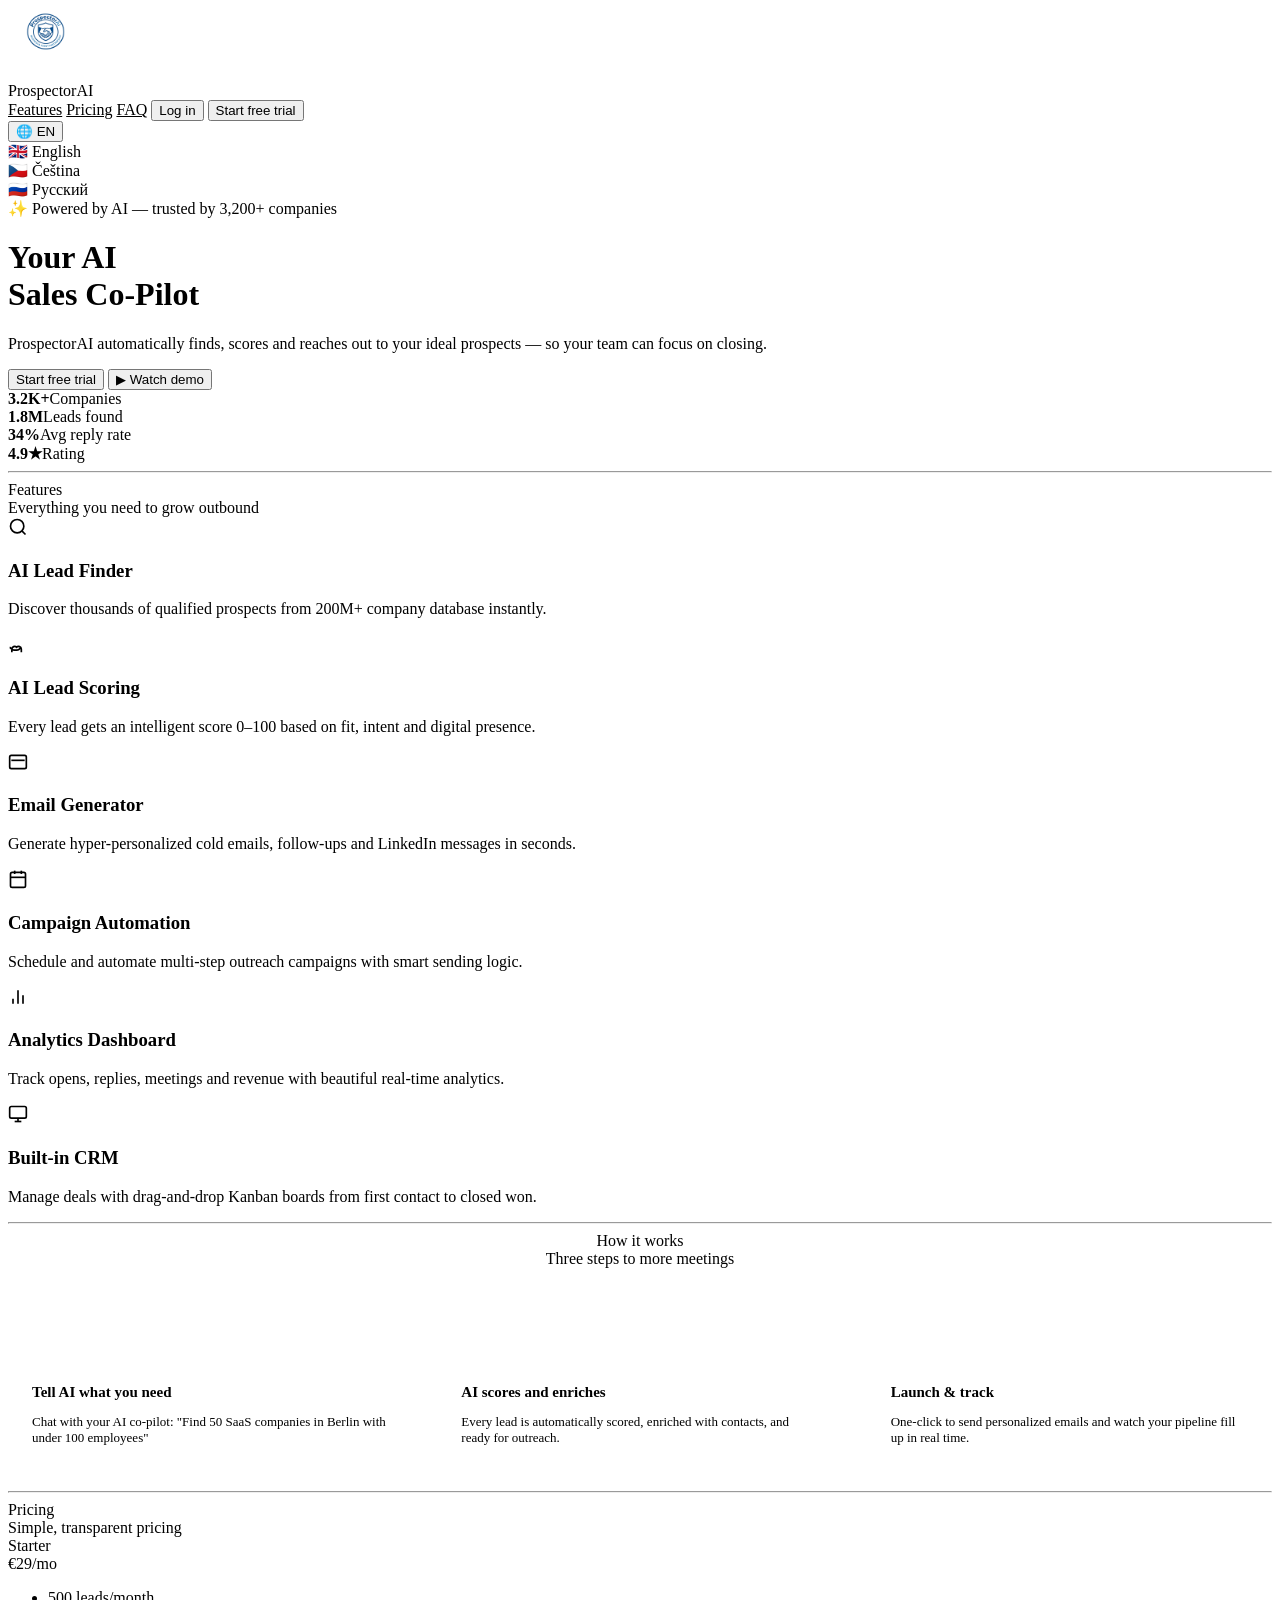
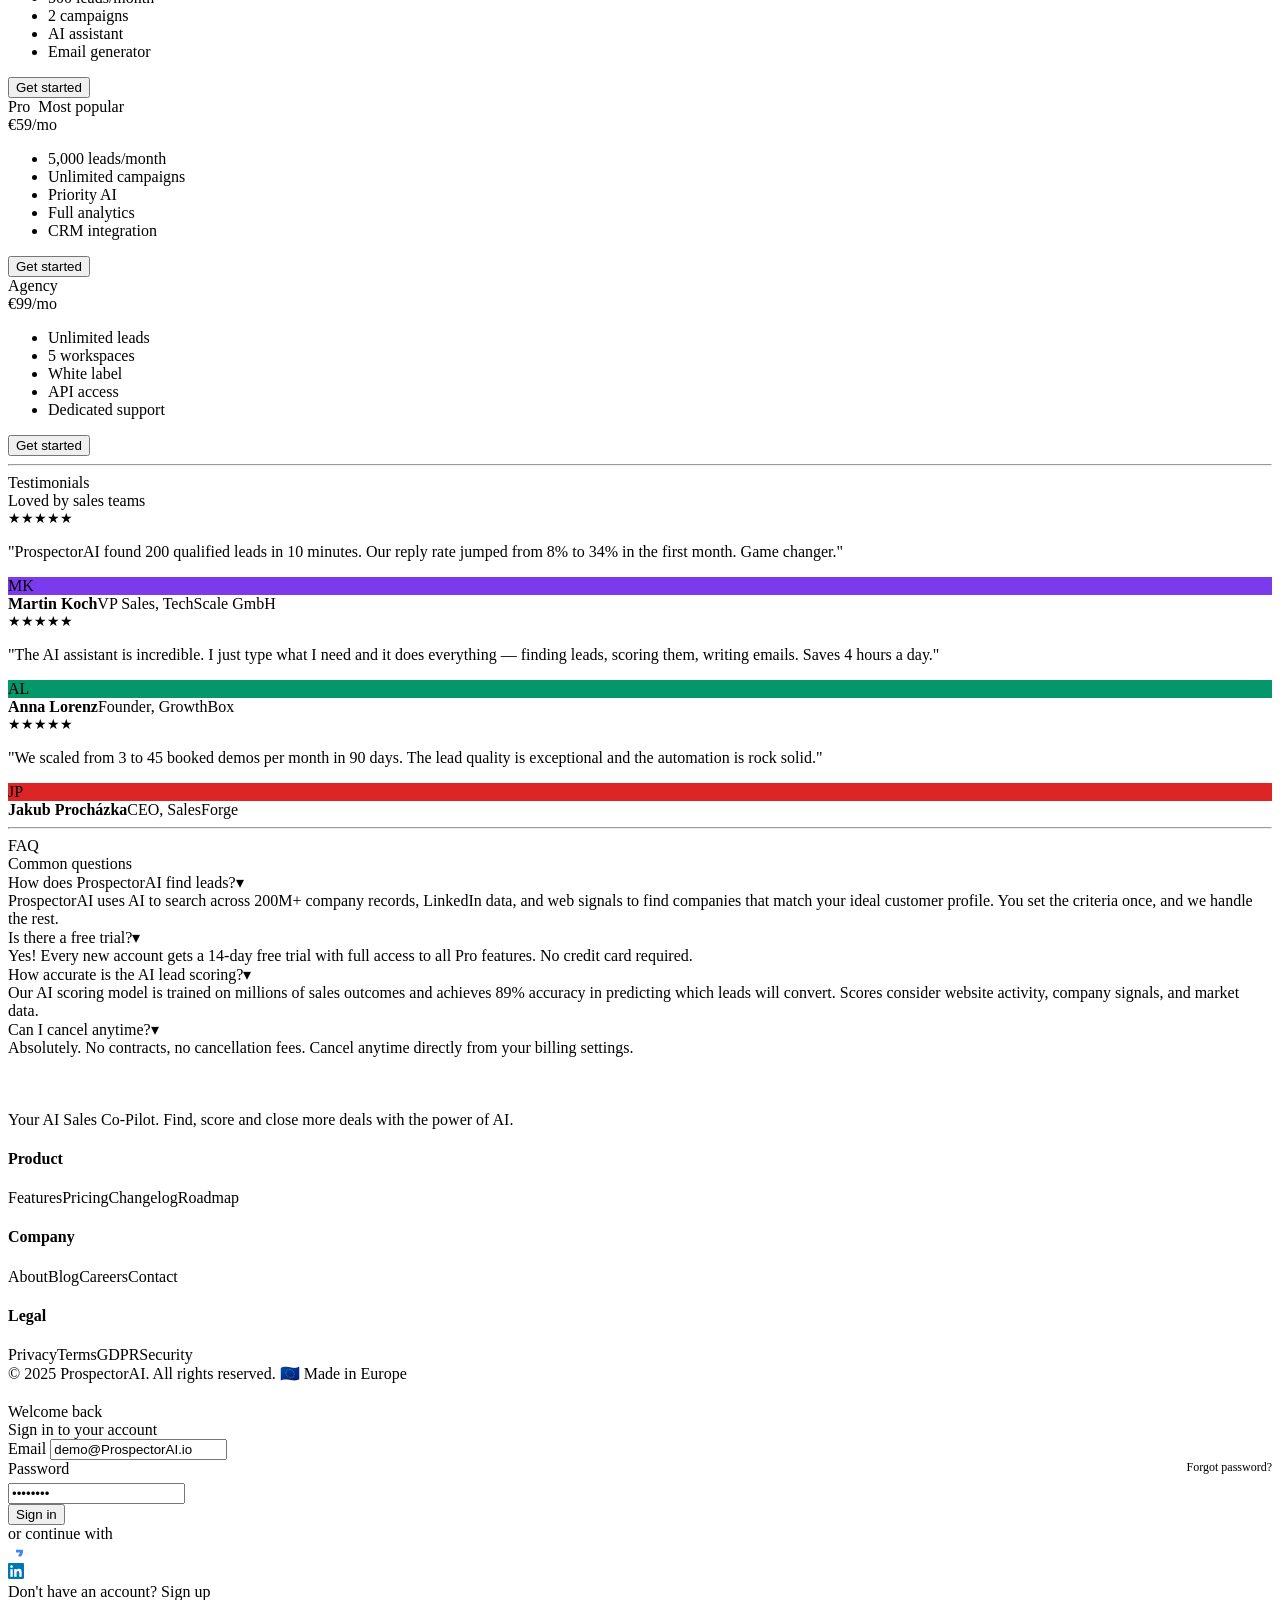
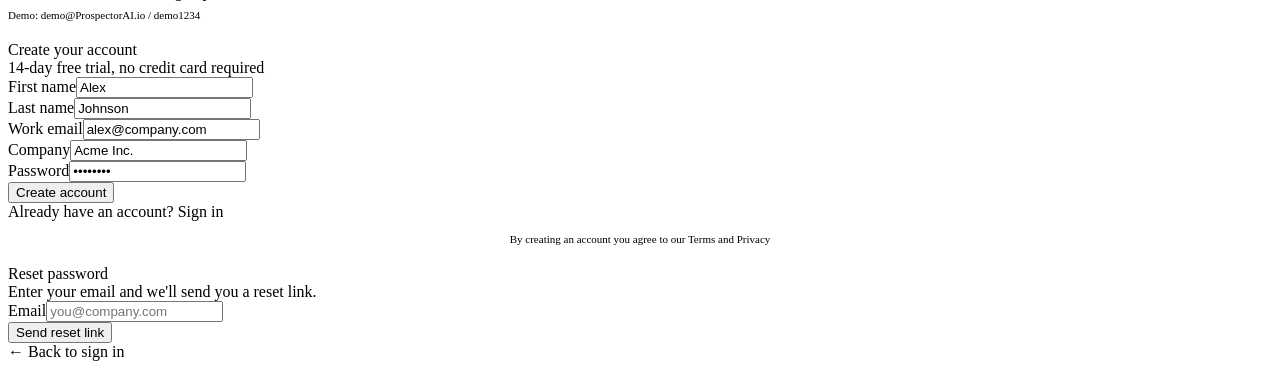
==== commit 9d079465: "Update index.html" ====
--- a/index.html
+++ b/index.html
@@ -1,12 +1,8 @@
 <!DOCTYPE html>
-<html lang="en">
+<html lang="ru">
 <head>
-<meta charset="UTF-8">
-<meta name="viewport" content="width=device-width, initial-scale=1.0">
-<title>ProspectorAI – AI Sales Intelligence Platform</title>
-<link rel="stylesheet" href="css/style.css">
-</head>
-<body>
+
+<img src="logo.png" alt="ProspectorAI" style="max-height: 50px;">
 
 <!-- ============================================================ LANDING PAGE ============================================================ -->
 <div id="page-landing">
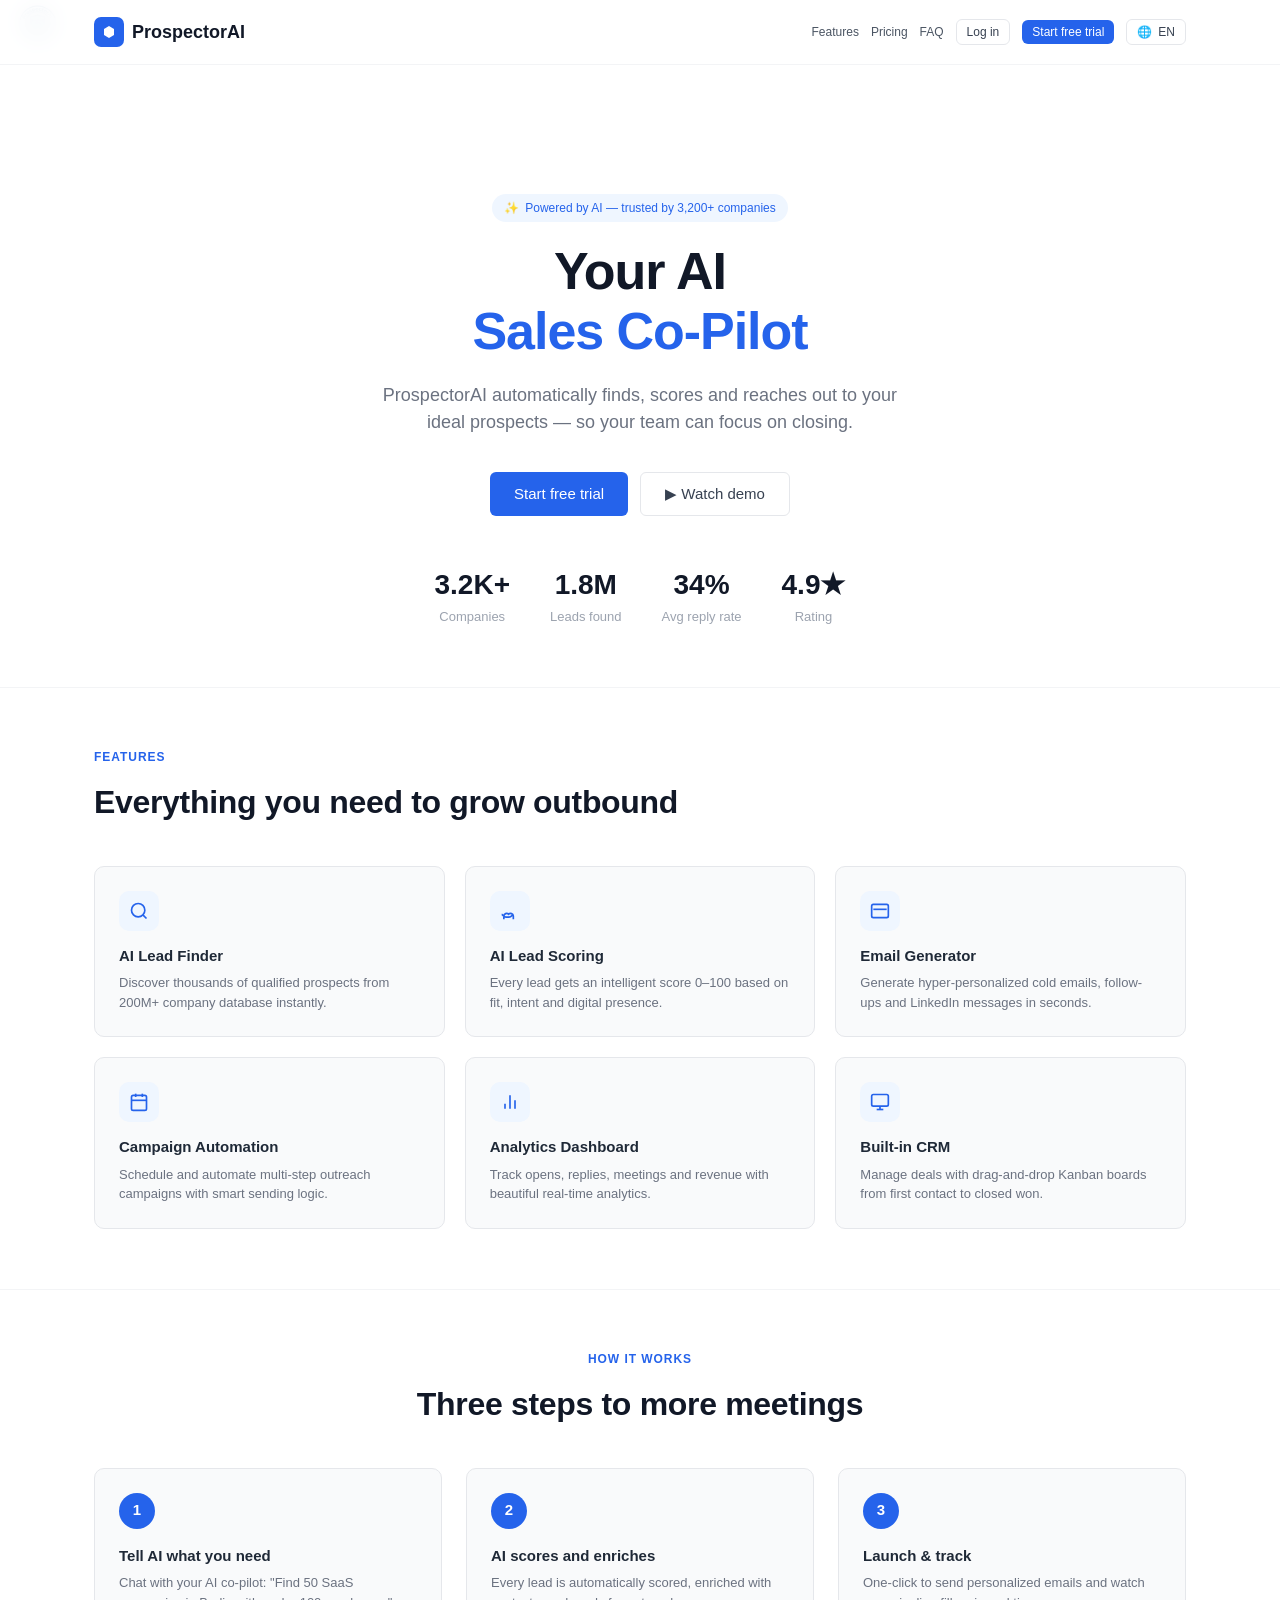
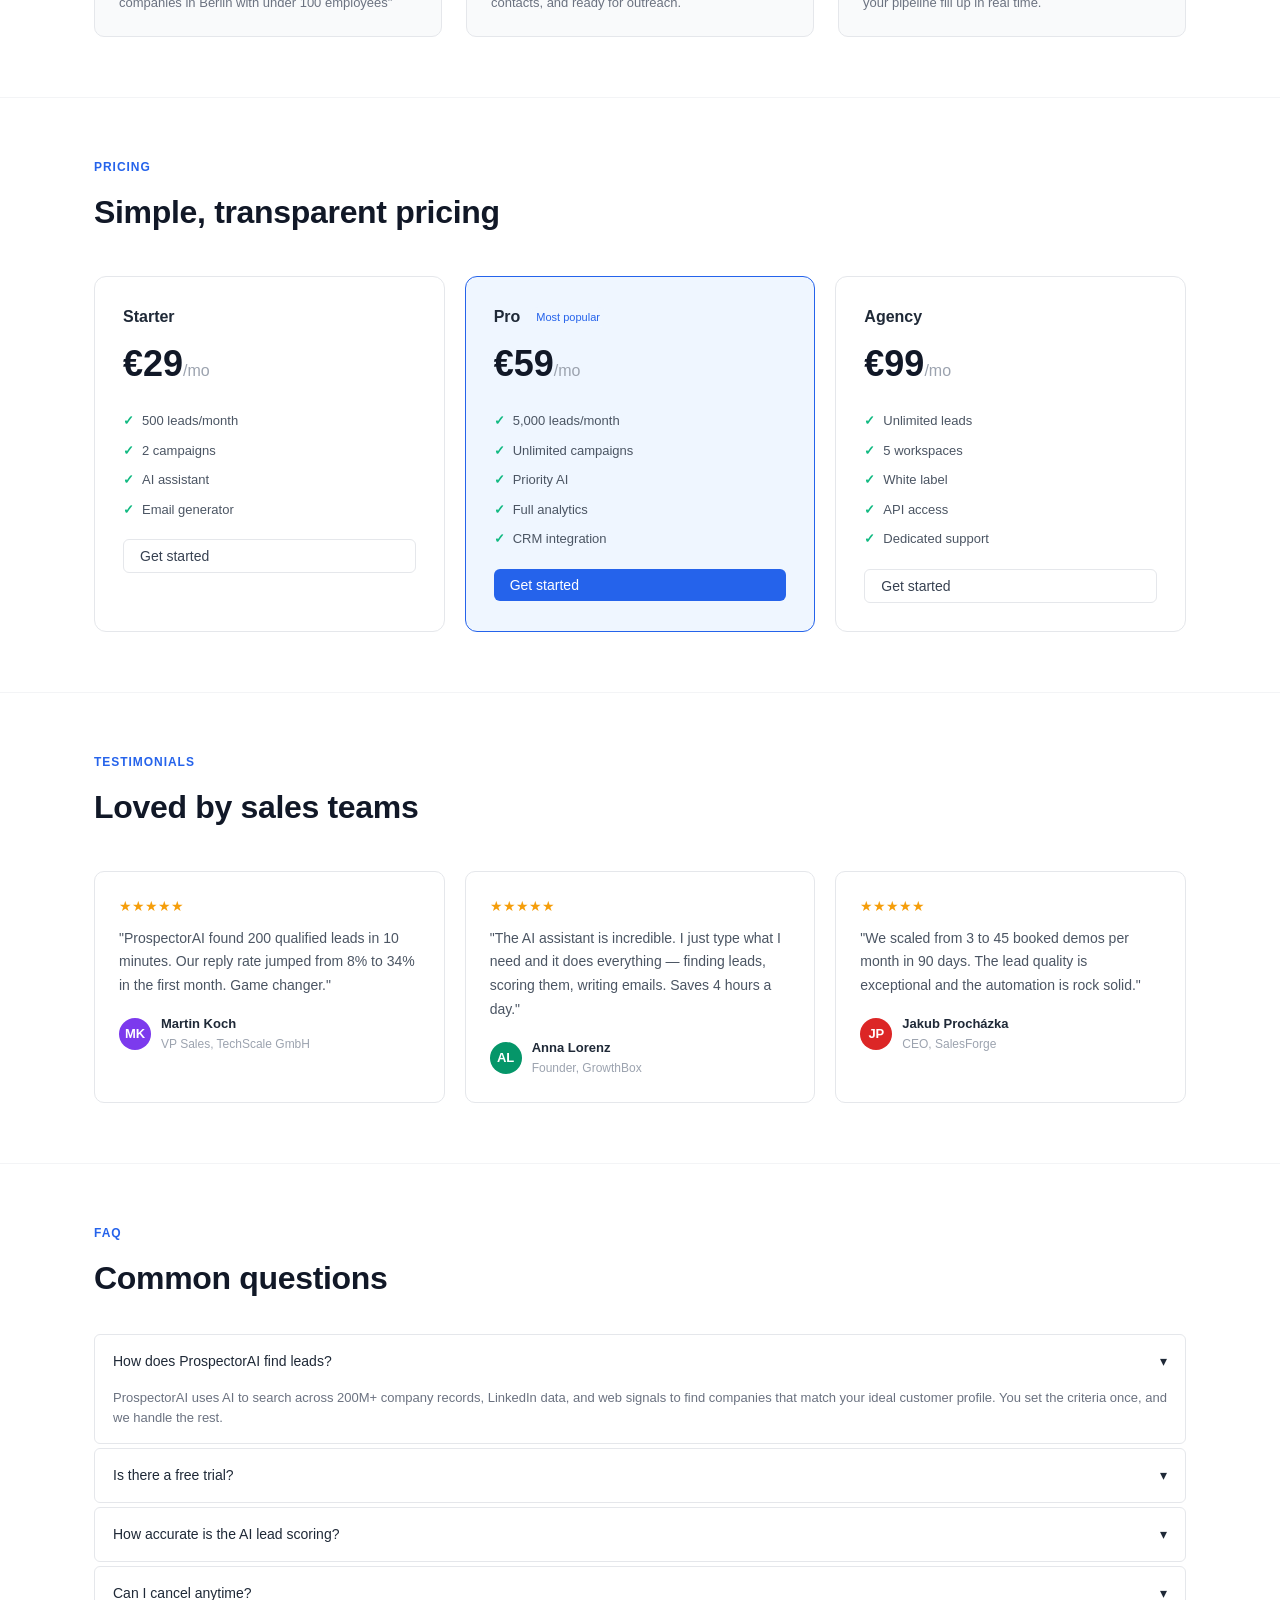
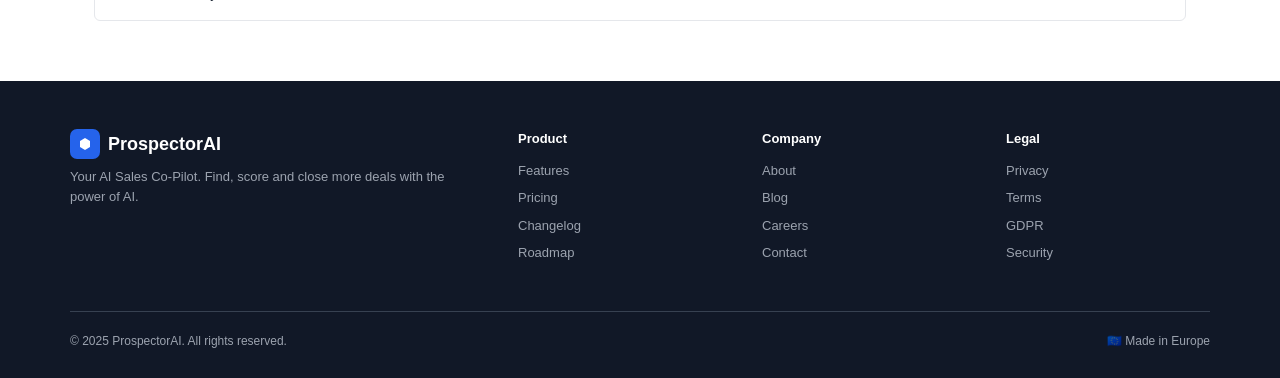
==== commit 45501c6a: "Update index.html" ====
--- a/index.html
+++ b/index.html
@@ -1,9 +1,21 @@
 <!DOCTYPE html>
 <html lang="ru">
 <head>
-
-<img src="logo.png" alt="ProspectorAI" style="max-height: 50px;">
-
+  <meta charset="UTF-8">
+  <title>ProspectorAI</title>
+
+  <link rel="stylesheet" href="css/style.css"> 
+  <link rel="icon" type="image/png" href="logo.png">
+</head>
+<body>
+
+  <a href="index.html" class="logo">
+    <img src="logo.png" alt="ProspectorAI" style="max-height: 50px;">
+  </a>
+
+</body>
+</html>
+  
 <!-- ============================================================ LANDING PAGE ============================================================ -->
 <div id="page-landing">
   <nav class="landing-nav">
--- a/css/style.css
+++ b/css/style.css
@@ -0,0 +1,657 @@
+/* ============================================================
+   ProspectorAI - Landing Page & Global Styles
+   Main stylesheet for landing page, auth pages, and global UI
+   ============================================================ */
+
+:root {
+  --blue: #2563EB;
+  --blue-light: #EFF6FF;
+  --blue-mid: #DBEAFE;
+  --blue-dark: #1D4ED8;
+  --gray-50: #F9FAFB;
+  --gray-100: #F3F4F6;
+  --gray-200: #E5E7EB;
+  --gray-300: #D1D5DB;
+  --gray-400: #9CA3AF;
+  --gray-500: #6B7280;
+  --gray-600: #4B5563;
+  --gray-700: #374151;
+  --gray-800: #1F2937;
+  --gray-900: #111827;
+  --green: #10B981;
+  --green-light: #ECFDF5;
+  --red: #EF4444;
+  --red-light: #FEF2F2;
+  --yellow: #F59E0B;
+  --yellow-light: #FFFBEB;
+  --purple: #8B5CF6;
+  --white: #FFFFFF;
+  --sidebar-width: 240px;
+  --topbar-height: 60px;
+  --radius: 10px;
+  --radius-sm: 6px;
+  --shadow: 0 1px 3px rgba(0,0,0,0.08), 0 1px 2px rgba(0,0,0,0.04);
+  --shadow-md: 0 4px 6px rgba(0,0,0,0.05), 0 2px 4px rgba(0,0,0,0.04);
+  --shadow-lg: 0 10px 15px rgba(0,0,0,0.06), 0 4px 6px rgba(0,0,0,0.04);
+  --font: 'Inter', -apple-system, BlinkMacSystemFont, 'Segoe UI', sans-serif;
+}
+
+/* ── RESET ── */
+* { box-sizing: border-box; margin: 0; padding: 0; }
+body {
+  font-family: var(--font);
+  background: var(--white);
+  color: var(--gray-800);
+  font-size: 14px;
+  line-height: 1.5;
+}
+
+a { text-decoration: none; color: inherit; }
+button { font-family: var(--font); cursor: pointer; border: none; }
+input, textarea, select { font-family: var(--font); }
+
+/* ── UTILITIES ── */
+.hidden { display: none !important; }
+.flex { display: flex; }
+.flex-col { flex-direction: column; }
+.items-center { align-items: center; }
+.justify-between { justify-content: space-between; }
+.gap-1 { gap: 4px; }
+.gap-2 { gap: 8px; }
+.gap-3 { gap: 12px; }
+.gap-4 { gap: 16px; }
+.gap-6 { gap: 24px; }
+.w-full { width: 100%; }
+.text-sm { font-size: 12px; }
+.text-base { font-size: 14px; }
+.text-lg { font-size: 16px; }
+.text-xl { font-size: 20px; }
+.text-2xl { font-size: 24px; }
+.text-3xl { font-size: 30px; }
+.font-medium { font-weight: 500; }
+.font-semibold { font-weight: 600; }
+.font-bold { font-weight: 700; }
+.text-gray { color: var(--gray-500); }
+.text-blue { color: var(--blue); }
+.mt-1 { margin-top: 4px; }
+.mt-2 { margin-top: 8px; }
+.mt-3 { margin-top: 12px; }
+.mt-4 { margin-top: 16px; }
+.mt-6 { margin-top: 24px; }
+.mb-1 { margin-bottom: 4px; }
+.mb-2 { margin-bottom: 8px; }
+.mb-4 { margin-bottom: 16px; }
+.p-2 { padding: 8px; }
+.p-3 { padding: 12px; }
+.p-4 { padding: 16px; }
+.p-6 { padding: 24px; }
+.rounded { border-radius: var(--radius-sm); }
+.rounded-lg { border-radius: var(--radius); }
+.rounded-full { border-radius: 999px; }
+.border { border: 1px solid var(--gray-200); }
+.cursor-pointer { cursor: pointer; }
+.truncate { overflow: hidden; text-overflow: ellipsis; white-space: nowrap; }
+.relative { position: relative; }
+.grid-2 { display: grid; grid-template-columns: 1fr 1fr; gap: 16px; }
+.grid-3 { display: grid; grid-template-columns: 1fr 1fr 1fr; gap: 16px; }
+.grid-4 { display: grid; grid-template-columns: 1fr 1fr 1fr 1fr; gap: 16px; }
+
+/* ── BUTTONS ── */
+.btn {
+  display: inline-flex;
+  align-items: center;
+  gap: 6px;
+  padding: 8px 16px;
+  border-radius: var(--radius-sm);
+  font-size: 14px;
+  font-weight: 500;
+  cursor: pointer;
+  border: none;
+  transition: all 0.15s ease;
+}
+.btn-primary { background: var(--blue); color: white; }
+.btn-primary:hover { background: var(--blue-dark); }
+.btn-secondary { background: var(--white); color: var(--gray-700); border: 1px solid var(--gray-200); }
+.btn-secondary:hover { background: var(--gray-50); }
+.btn-ghost { background: transparent; color: var(--gray-600); }
+.btn-ghost:hover { background: var(--gray-100); }
+.btn-danger { background: var(--red); color: white; }
+.btn-danger:hover { background: #DC2626; }
+.btn-sm { padding: 5px 10px; font-size: 12px; }
+.btn-lg { padding: 12px 24px; font-size: 15px; }
+.btn-icon { padding: 7px; width: 32px; height: 32px; justify-content: center; }
+
+/* ── INPUTS ── */
+.input {
+  width: 100%;
+  padding: 8px 12px;
+  border: 1px solid var(--gray-200);
+  border-radius: var(--radius-sm);
+  font-size: 14px;
+  color: var(--gray-800);
+  background: white;
+  transition: border-color 0.15s ease;
+}
+.input:focus { border-color: var(--blue); box-shadow: 0 0 0 3px rgba(37,99,235,0.1); outline: none; }
+.input::placeholder { color: var(--gray-400); }
+.select {
+  appearance: none;
+  background-image: url("data:image/svg+xml,%3Csvg xmlns='http://www.w3.org/2000/svg' width='12' height='8' viewBox='0 0 12 8'%3E%3Cpath d='M1 1l5 5 5-5' stroke='%236B7280' stroke-width='1.5' fill='none' stroke-linecap='round'/%3E%3C/svg%3E");
+  background-repeat: no-repeat;
+  background-position: right 10px center;
+  padding-right: 32px;
+}
+.label { display: block; font-size: 13px; font-weight: 500; color: var(--gray-700); margin-bottom: 5px; }
+.form-group { margin-bottom: 16px; }
+
+/* ── CARDS ── */
+.card { background: white; border: 1px solid var(--gray-200); border-radius: var(--radius); padding: 20px; }
+.card-sm { padding: 14px; }
+
+/* ── BADGES ── */
+.badge {
+  display: inline-flex;
+  align-items: center;
+  gap: 4px;
+  padding: 2px 8px;
+  border-radius: 999px;
+  font-size: 11px;
+  font-weight: 500;
+}
+.badge-blue { background: var(--blue-light); color: var(--blue); }
+.badge-green { background: var(--green-light); color: var(--green); }
+.badge-red { background: var(--red-light); color: var(--red); }
+.badge-yellow { background: var(--yellow-light); color: var(--yellow); }
+.badge-gray { background: var(--gray-100); color: var(--gray-600); }
+
+/* ── AVATAR ── */
+.avatar {
+  width: 32px;
+  height: 32px;
+  border-radius: 50%;
+  background: var(--blue);
+  color: white;
+  display: flex;
+  align-items: center;
+  justify-content: center;
+  font-size: 13px;
+  font-weight: 600;
+}
+
+/* ── TABLES ── */
+.table-wrap { overflow-x: auto; }
+table { width: 100%; border-collapse: collapse; font-size: 13px; }
+th {
+  padding: 10px 12px;
+  text-align: left;
+  font-weight: 500;
+  color: var(--gray-500);
+  border-bottom: 1px solid var(--gray-200);
+  background: var(--gray-50);
+  font-size: 12px;
+}
+td { padding: 11px 12px; border-bottom: 1px solid var(--gray-100); vertical-align: middle; }
+tr:hover td { background: var(--gray-50); }
+tr:last-child td { border-bottom: none; }
+
+/* ── MODAL ── */
+.modal-bg {
+  position: fixed;
+  inset: 0;
+  background: rgba(0,0,0,0.4);
+  z-index: 1000;
+  display: flex;
+  align-items: center;
+  justify-content: center;
+  padding: 20px;
+  backdrop-filter: blur(2px);
+}
+.modal {
+  background: white;
+  border-radius: 12px;
+  width: 100%;
+  max-width: 520px;
+  box-shadow: var(--shadow-lg);
+  overflow: hidden;
+  animation: modalIn 0.2s ease;
+}
+.modal-lg { max-width: 720px; }
+.modal-header {
+  padding: 20px 24px 16px;
+  border-bottom: 1px solid var(--gray-100);
+  display: flex;
+  align-items: center;
+  justify-content: space-between;
+}
+.modal-title { font-size: 16px; font-weight: 600; color: var(--gray-900); }
+.modal-body { padding: 20px 24px; max-height: 70vh; overflow-y: auto; }
+.modal-footer { padding: 16px 24px; border-top: 1px solid var(--gray-100); display: flex; justify-content: flex-end; gap: 8px; }
+@keyframes modalIn { from { opacity: 0; transform: scale(0.97) translateY(-8px); } to { opacity: 1; transform: scale(1) translateY(0); } }
+
+/* ── TOAST ── */
+.toast-container { position: fixed; bottom: 24px; right: 24px; z-index: 2000; display: flex; flex-direction: column; gap: 8px; }
+.toast {
+  background: var(--gray-900);
+  color: white;
+  padding: 12px 16px;
+  border-radius: var(--radius-sm);
+  font-size: 13px;
+  display: flex;
+  align-items: center;
+  gap: 8px;
+  box-shadow: var(--shadow-lg);
+  animation: toastIn 0.2s ease;
+  min-width: 250px;
+}
+.toast-success { background: var(--green); }
+.toast-error { background: var(--red); }
+.toast-warn { background: var(--yellow); color: var(--gray-900); }
+.toast-icon { font-size: 16px; }
+@keyframes toastIn { from { opacity: 0; transform: translateX(20px); } to { opacity: 1; transform: translateX(0); } }
+
+/* ── DROPDOWN ── */
+.dropdown { position: relative; }
+.dropdown-menu {
+  position: absolute;
+  top: calc(100% + 6px);
+  right: 0;
+  background: white;
+  border: 1px solid var(--gray-200);
+  border-radius: var(--radius);
+  box-shadow: var(--shadow-lg);
+  min-width: 180px;
+  z-index: 500;
+  overflow: hidden;
+  animation: menuIn 0.12s ease;
+  display: none;
+}
+.dropdown-menu.open { display: block; }
+@keyframes menuIn { from { opacity: 0; transform: translateY(-4px); } to { opacity: 1; transform: translateY(0); } }
+.dropdown-item {
+  padding: 9px 14px;
+  font-size: 13px;
+  color: var(--gray-700);
+  cursor: pointer;
+  display: flex;
+  align-items: center;
+  gap: 8px;
+  border: none;
+  background: none;
+  width: 100%;
+  text-align: left;
+  transition: background 0.15s ease;
+}
+.dropdown-item:hover { background: var(--gray-50); }
+.dropdown-divider { height: 1px; background: var(--gray-100); margin: 4px 0; }
+
+/* ============================================================
+   LANDING PAGE STYLES
+   ============================================================ */
+
+#page-landing { display: block; }
+
+.landing-nav {
+  position: fixed;
+  top: 0;
+  left: 0;
+  right: 0;
+  z-index: 100;
+  background: rgba(255,255,255,0.9);
+  backdrop-filter: blur(12px);
+  border-bottom: 1px solid var(--gray-100);
+}
+.landing-nav-inner {
+  max-width: 1140px;
+  margin: 0 auto;
+  padding: 0 24px;
+  height: 64px;
+  display: flex;
+  align-items: center;
+  justify-content: space-between;
+}
+.logo {
+  display: flex;
+  align-items: center;
+  gap: 8px;
+  font-size: 18px;
+  font-weight: 700;
+  color: var(--gray-900);
+  cursor: pointer;
+}
+.logo-mark {
+  width: 30px;
+  height: 30px;
+  background: var(--blue);
+  border-radius: 7px;
+  display: flex;
+  align-items: center;
+  justify-content: center;
+  color: white;
+}
+.logo-mark svg { color: white; }
+.landing-sections { padding-top: 64px; }
+
+.hero {
+  max-width: 1140px;
+  margin: 0 auto;
+  padding: 80px 24px 60px;
+  text-align: center;
+}
+.hero-badge {
+  display: inline-flex;
+  align-items: center;
+  gap: 6px;
+  background: var(--blue-light);
+  color: var(--blue);
+  padding: 5px 12px;
+  border-radius: 99px;
+  font-size: 12px;
+  font-weight: 500;
+  margin-bottom: 20px;
+}
+.hero h1 {
+  font-size: 52px;
+  font-weight: 700;
+  line-height: 1.15;
+  color: var(--gray-900);
+  margin-bottom: 20px;
+  letter-spacing: -0.02em;
+}
+.hero h1 span { color: var(--blue); }
+.hero p {
+  font-size: 18px;
+  color: var(--gray-500);
+  max-width: 520px;
+  margin: 0 auto 36px;
+}
+.hero-actions {
+  display: flex;
+  gap: 12px;
+  justify-content: center;
+}
+.hero-stats {
+  display: flex;
+  gap: 40px;
+  justify-content: center;
+  margin-top: 48px;
+}
+.hero-stat { text-align: center; }
+.hero-stat strong {
+  display: block;
+  font-size: 28px;
+  font-weight: 700;
+  color: var(--gray-900);
+}
+.hero-stat span { font-size: 13px; color: var(--gray-400); }
+
+.landing-section {
+  max-width: 1140px;
+  margin: 0 auto;
+  padding: 60px 24px;
+}
+.section-label {
+  font-size: 12px;
+  font-weight: 600;
+  color: var(--blue);
+  letter-spacing: 0.08em;
+  text-transform: uppercase;
+  margin-bottom: 12px;
+}
+.section-title {
+  font-size: 32px;
+  font-weight: 700;
+  color: var(--gray-900);
+  margin-bottom: 12px;
+  letter-spacing: -0.01em;
+}
+.section-sub {
+  font-size: 16px;
+  color: var(--gray-500);
+  max-width: 480px;
+}
+.section-divider {
+  border: none;
+  border-top: 1px solid var(--gray-100);
+  margin: 0;
+}
+
+.features-grid {
+  display: grid;
+  grid-template-columns: repeat(3, 1fr);
+  gap: 20px;
+  margin-top: 40px;
+}
+.feature-card {
+  background: var(--gray-50);
+  border: 1px solid var(--gray-200);
+  border-radius: var(--radius);
+  padding: 24px;
+}
+.feature-icon {
+  width: 40px;
+  height: 40px;
+  background: var(--blue-light);
+  border-radius: 10px;
+  display: flex;
+  align-items: center;
+  justify-content: center;
+  margin-bottom: 14px;
+  color: var(--blue);
+}
+.feature-card h3 {
+  font-size: 15px;
+  font-weight: 600;
+  margin-bottom: 6px;
+}
+.feature-card p {
+  font-size: 13px;
+  color: var(--gray-500);
+}
+
+.pricing-grid {
+  display: grid;
+  grid-template-columns: repeat(3, 1fr);
+  gap: 20px;
+  margin-top: 40px;
+}
+.pricing-card {
+  border: 1px solid var(--gray-200);
+  border-radius: 12px;
+  padding: 28px;
+}
+.pricing-card.featured {
+  border-color: var(--blue);
+  background: var(--blue-light);
+}
+.price { font-size: 36px; font-weight: 700; color: var(--gray-900); }
+.price span { font-size: 16px; color: var(--gray-400); font-weight: 400; }
+.pricing-features {
+  list-style: none;
+  margin: 20px 0;
+  display: flex;
+  flex-direction: column;
+  gap: 10px;
+}
+.pricing-features li {
+  display: flex;
+  align-items: center;
+  gap: 8px;
+  font-size: 13px;
+  color: var(--gray-600);
+}
+.pricing-features li::before {
+  content: '✓';
+  color: var(--green);
+  font-weight: 700;
+}
+
+.testimonials-grid {
+  display: grid;
+  grid-template-columns: repeat(3, 1fr);
+  gap: 20px;
+  margin-top: 40px;
+}
+.testimonial {
+  border: 1px solid var(--gray-200);
+  border-radius: var(--radius);
+  padding: 24px;
+}
+.testimonial p {
+  font-size: 14px;
+  color: var(--gray-600);
+  line-height: 1.7;
+  margin-bottom: 16px;
+}
+.testimonial-author {
+  display: flex;
+  align-items: center;
+  gap: 10px;
+}
+.testimonial-author strong {
+  font-size: 13px;
+  display: block;
+}
+.testimonial-author span { font-size: 12px; color: var(--gray-400); }
+
+.faq-list { margin-top: 32px; display: flex; flex-direction: column; gap: 4px; }
+.faq-item { border: 1px solid var(--gray-200); border-radius: var(--radius-sm); overflow: hidden; }
+.faq-q {
+  padding: 16px 18px;
+  font-weight: 500;
+  cursor: pointer;
+  display: flex;
+  justify-content: space-between;
+  align-items: center;
+}
+.faq-q:hover { background: var(--gray-50); }
+.faq-a { padding: 0 18px 16px; font-size: 13px; color: var(--gray-500); display: none; }
+.faq-item.open .faq-a { display: block; }
+
+.landing-footer {
+  background: var(--gray-900);
+  color: var(--gray-400);
+  padding: 48px 24px 28px;
+}
+.footer-inner { max-width: 1140px; margin: 0 auto; }
+.footer-grid {
+  display: grid;
+  grid-template-columns: 2fr 1fr 1fr 1fr;
+  gap: 40px;
+  margin-bottom: 40px;
+}
+.footer-brand p { font-size: 13px; margin-top: 8px; }
+.footer-col h4 { color: white; font-size: 13px; font-weight: 600; margin-bottom: 12px; }
+.footer-col a {
+  display: block;
+  font-size: 13px;
+  color: var(--gray-400);
+  margin-bottom: 8px;
+  cursor: pointer;
+}
+.footer-col a:hover { color: white; }
+.footer-bottom {
+  border-top: 1px solid var(--gray-700);
+  padding-top: 20px;
+  display: flex;
+  justify-content: space-between;
+  font-size: 12px;
+}
+
+/* ============================================================
+   AUTH PAGES
+   ============================================================ */
+
+.auth-page {
+  min-height: 100vh;
+  display: flex;
+  align-items: center;
+  justify-content: center;
+  background: var(--gray-50);
+  padding: 24px;
+}
+.auth-card {
+  background: white;
+  border: 1px solid var(--gray-200);
+  border-radius: 14px;
+  padding: 40px;
+  width: 100%;
+  max-width: 400px;
+  box-shadow: var(--shadow-md);
+}
+.auth-logo { display: flex; justify-content: center; margin-bottom: 28px; }
+.auth-title {
+  font-size: 22px;
+  font-weight: 700;
+  text-align: center;
+  margin-bottom: 6px;
+}
+.auth-sub {
+  font-size: 13px;
+  color: var(--gray-500);
+  text-align: center;
+  margin-bottom: 28px;
+}
+.auth-divider {
+  display: flex;
+  align-items: center;
+  gap: 12px;
+  margin: 20px 0;
+}
+.auth-divider span {
+  font-size: 12px;
+  color: var(--gray-400);
+  white-space: nowrap;
+}
+.auth-divider::before,
+.auth-divider::after {
+  content: '';
+  flex: 1;
+  height: 1px;
+  background: var(--gray-200);
+}
+.auth-social {
+  display: grid;
+  grid-template-columns: 1fr 1fr;
+  gap: 8px;
+}
+.social-btn {
+  display: flex;
+  align-items: center;
+  justify-content: center;
+  gap: 8px;
+  padding: 9px;
+  border: 1px solid var(--gray-200);
+  border-radius: var(--radius-sm);
+  cursor: pointer;
+  font-size: 13px;
+}
+.social-btn:hover { background: var(--gray-50); }
+.auth-link {
+  font-size: 13px;
+  text-align: center;
+  margin-top: 20px;
+  color: var(--gray-500);
+}
+.auth-link a {
+  color: var(--blue);
+  cursor: pointer;
+  font-weight: 500;
+}
+
+/* ============================================================
+   RESPONSIVE
+   ============================================================ */
+
+@media (max-width: 900px) {
+  .features-grid,
+  .pricing-grid,
+  .testimonials-grid { grid-template-columns: 1fr; }
+  .hero h1 { font-size: 36px; }
+  .footer-grid { grid-template-columns: 1fr 1fr; }
+}
+
+@media (max-width: 600px) {
+  .hero-actions { flex-direction: column; }
+  .hero-stats { flex-direction: column; gap: 20px; }
+  .landing-nav-inner { flex-wrap: wrap; }
+}
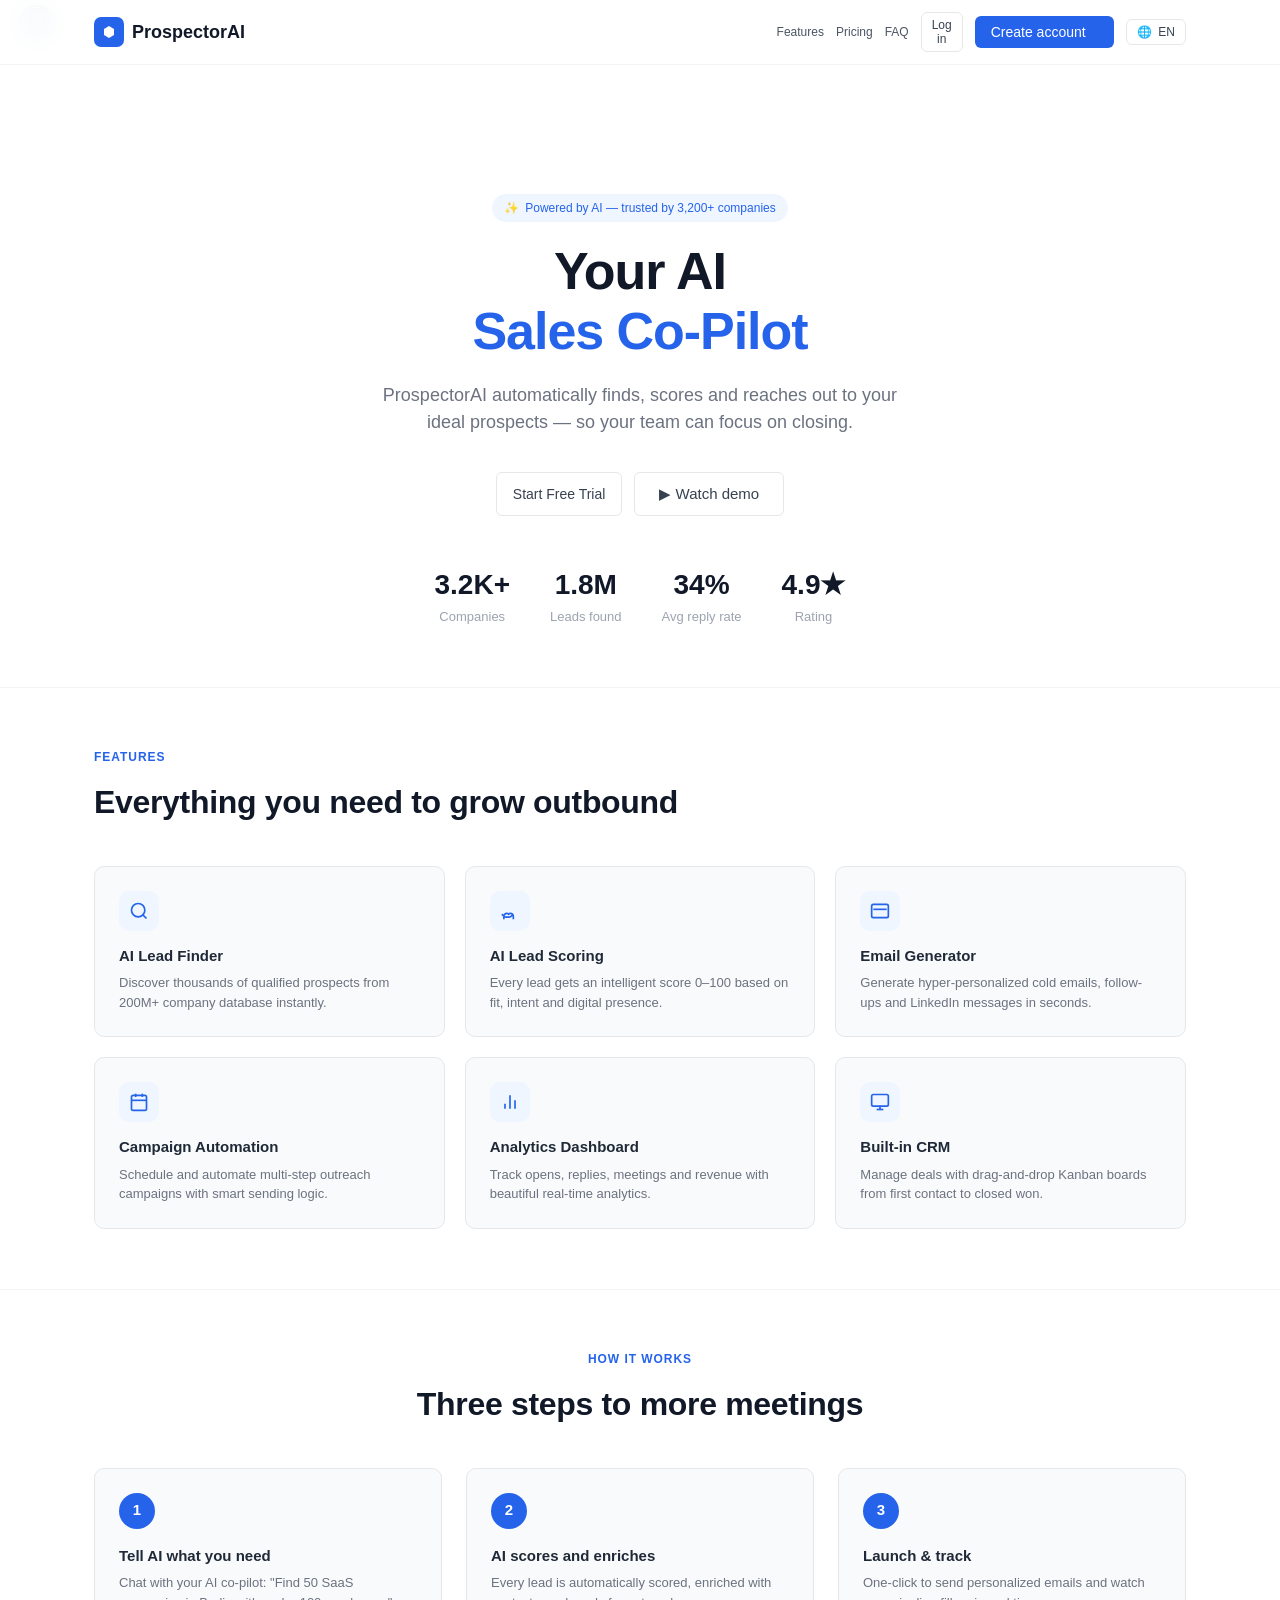
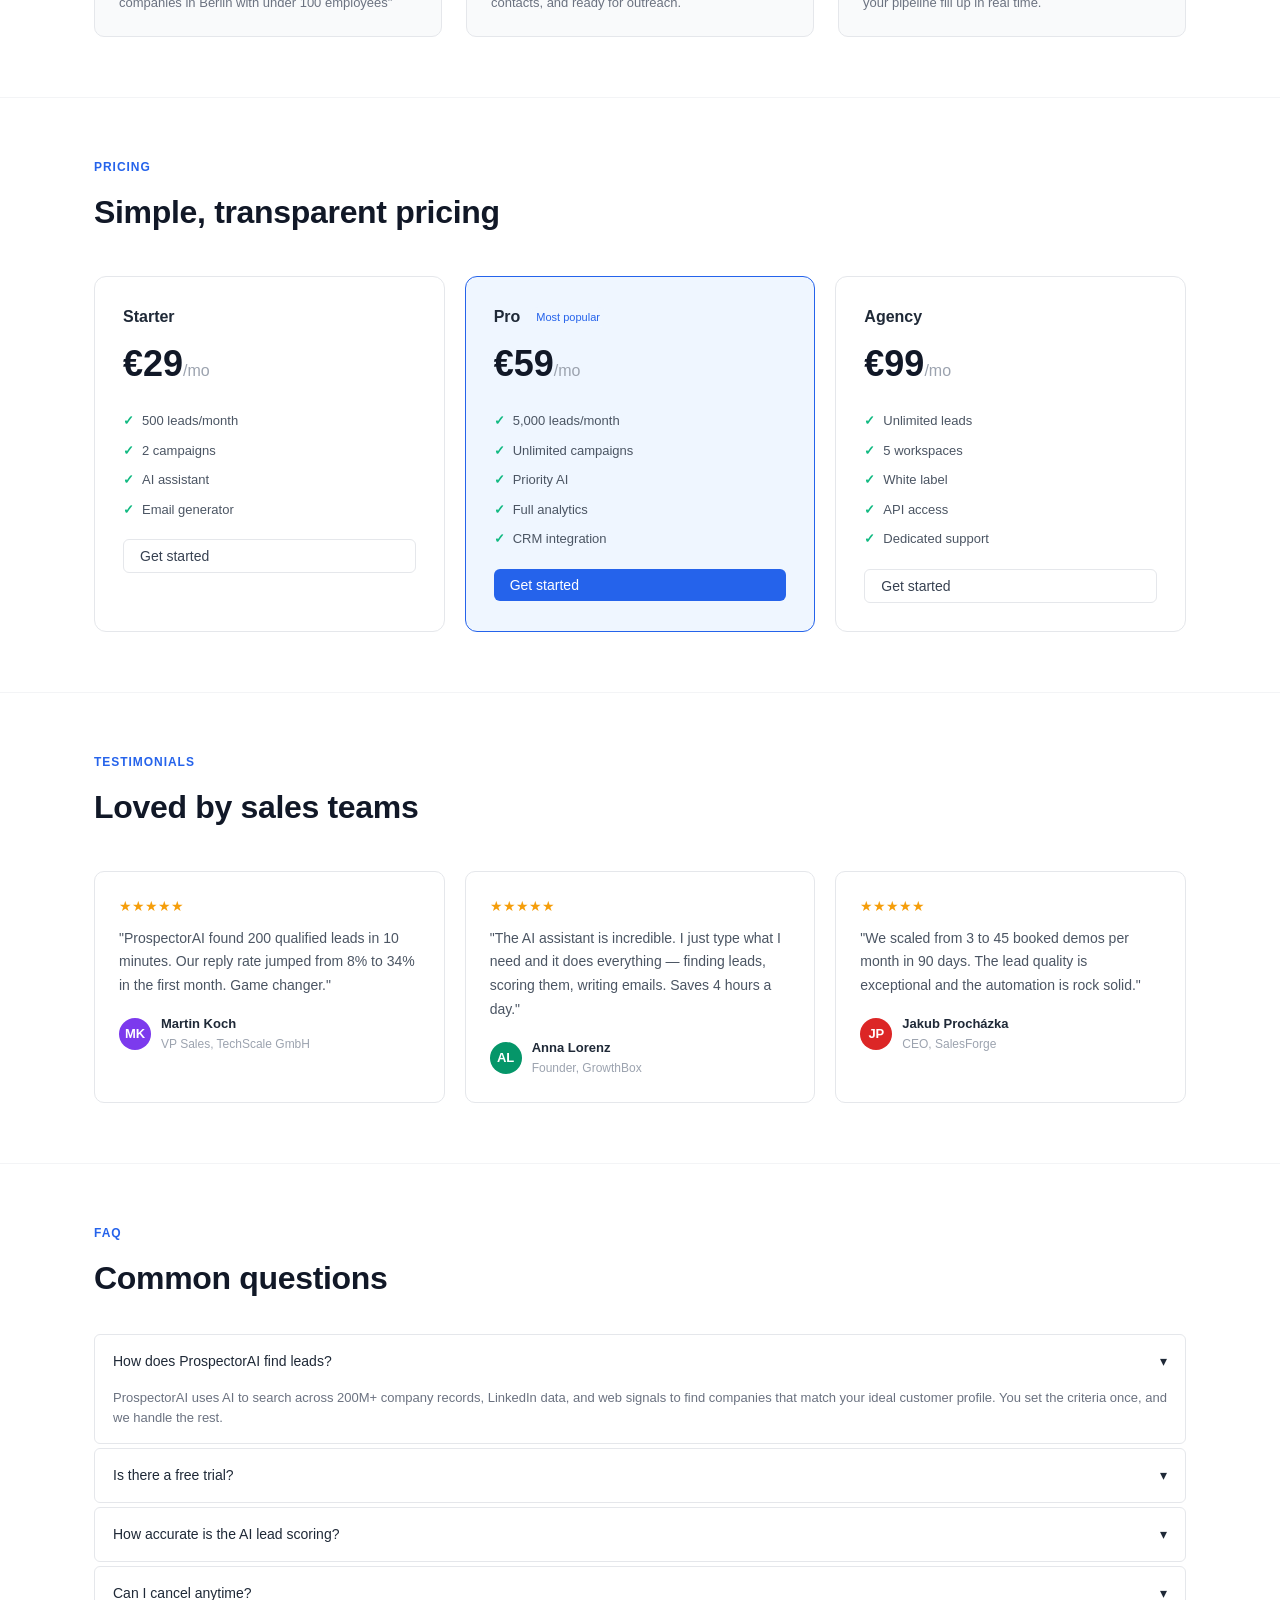
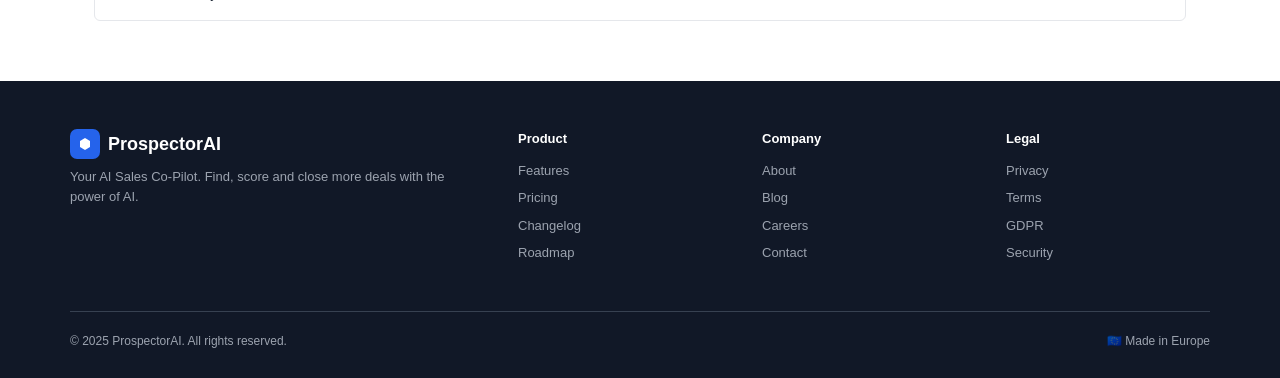
==== commit 75483dba: "Update index.html" ====
--- a/index.html
+++ b/index.html
@@ -3,6 +3,7 @@
 <head>
   <meta charset="UTF-8">
   <title>ProspectorAI</title>
+  
 
   <link rel="stylesheet" href="css/style.css"> 
   <link rel="icon" type="image/png" href="logo.png">
@@ -29,7 +30,7 @@
         <a href="#" class="text-sm font-medium" style="color:var(--gray-600)" onclick="scrollToSection('pricing'); return false;">Pricing</a>
         <a href="#" class="text-sm font-medium" style="color:var(--gray-600)" onclick="scrollToSection('faq'); return false;">FAQ</a>
         <button class="btn btn-secondary btn-sm" onclick="goToLogin()">Log in</button>
-        <button class="btn btn-primary btn-sm" onclick="goToDashboard()">Start free trial</button>
+        <button class="btn btn-primary w-full" onclick="goToRegister()">Create account</button>
         <div class="dropdown">
           <button class="btn btn-secondary btn-sm" onclick="toggleDropdown('lang-dd')">🌐 <span id="lang-label">EN</span></button>
           <div class="dropdown-menu" id="lang-dd">
@@ -48,7 +49,7 @@
       <h1>Your AI<br><span>Sales Co-Pilot</span></h1>
       <p>ProspectorAI automatically finds, scores and reaches out to your ideal prospects — so your team can focus on closing.</p>
       <div class="hero-actions">
-        <button class="btn btn-primary btn-lg" onclick="goToDashboard()">Start free trial</button>
+        <button class="btn btn-secondary" onclick="goToLogin()">Start Free Trial</button>
         <button class="btn btn-secondary btn-lg" onclick="showDemoModal()">▶ Watch demo</button>
       </div>
       <div class="hero-stats">
@@ -58,6 +59,40 @@
         <div class="hero-stat"><strong>4.9★</strong><span>Rating</span></div>
       </div>
     </div>
+    <div id="page-login" class="page">
+    <div class="auth-container">
+        <h2>Log in</h2>
+
+        <input type="email" placeholder="Email">
+        <input type="password" placeholder="Password">
+
+        <button class="btn btn-primary">
+            Log in
+        </button>
+
+        <p onclick="goToRegister()">
+            Don't have an account? Register
+        </p>
+    </div>
+</div>
+
+
+<div id="page-register" class="page">
+    <div class="auth-container">
+        <h2>Create account</h2>
+
+        <input type="email" placeholder="Email">
+        <input type="password" placeholder="Password">
+
+        <button class="btn btn-primary">
+            Create account
+        </button>
+
+        <p onclick="goToLogin()">
+            Already have an account? Login
+        </p>
+    </div>
+</div>
     <hr class="section-divider">
     <!-- FEATURES -->
     <div id="features" class="landing-section">
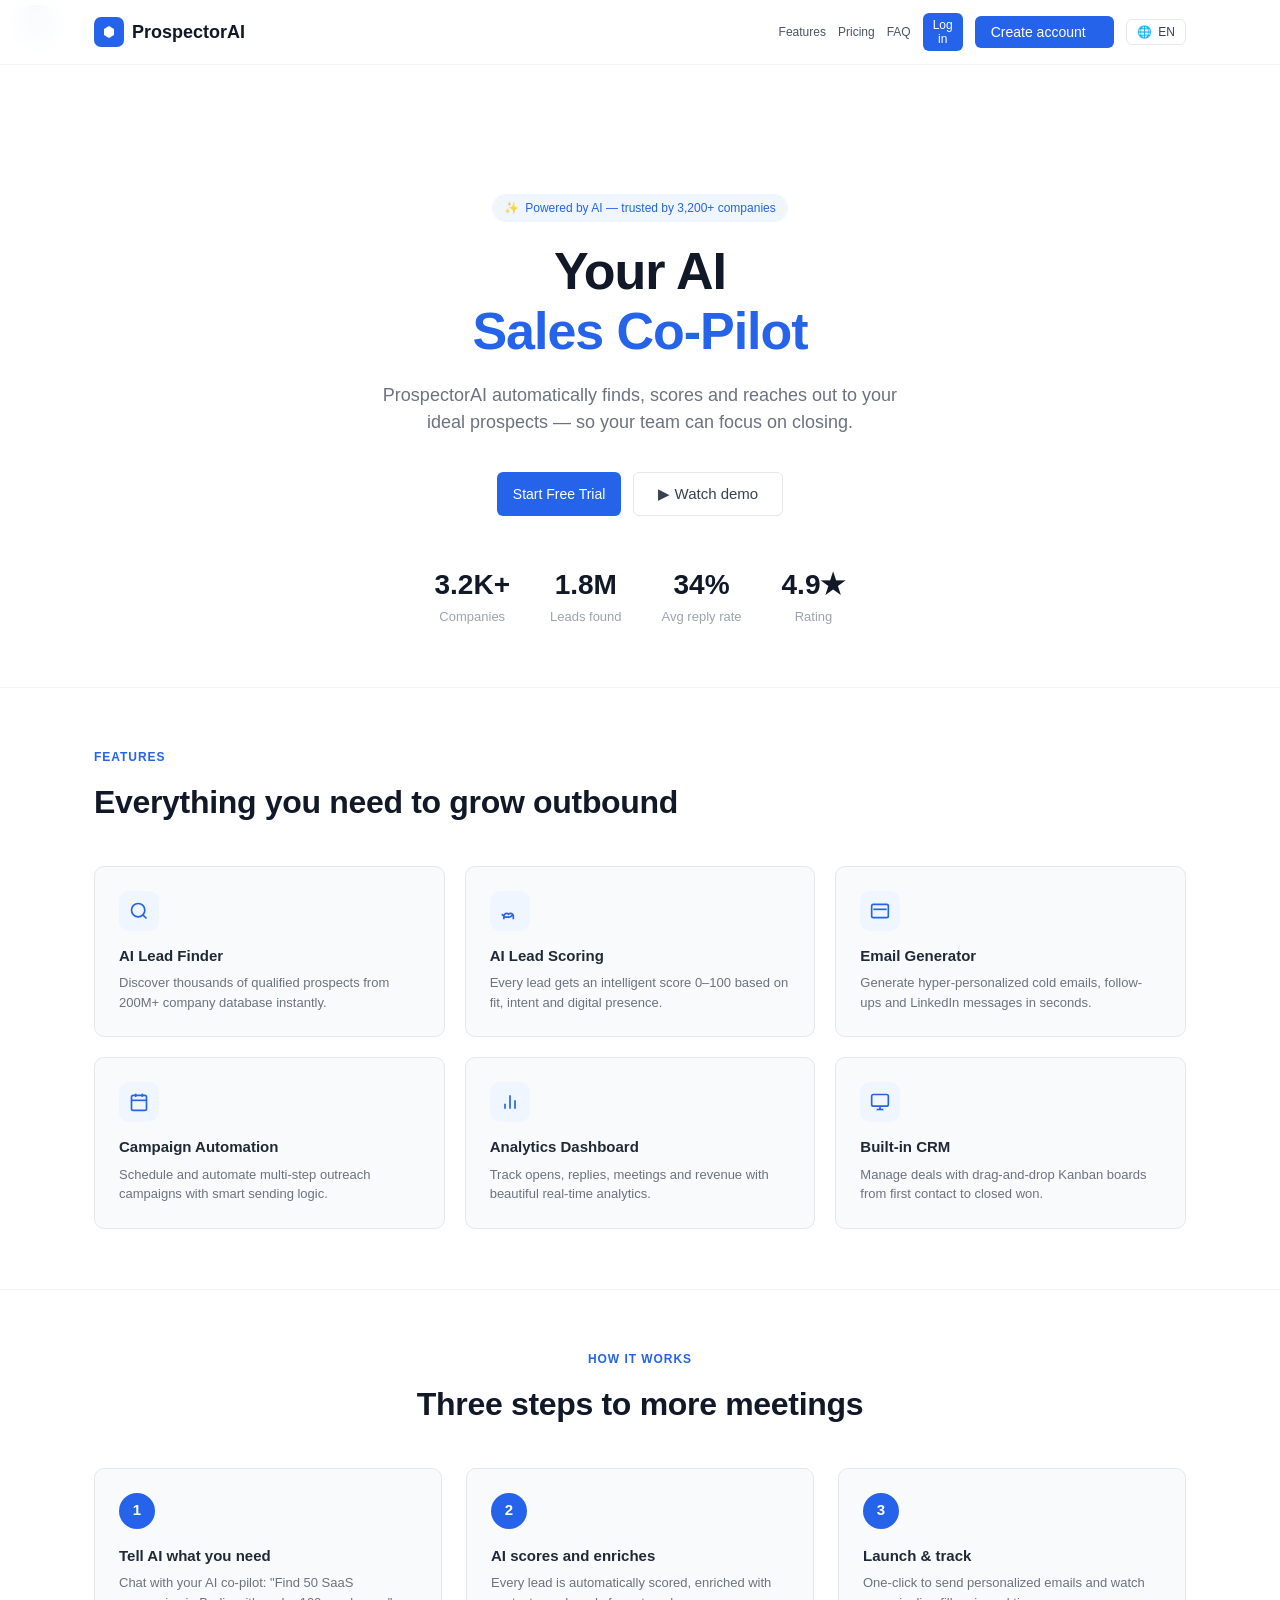
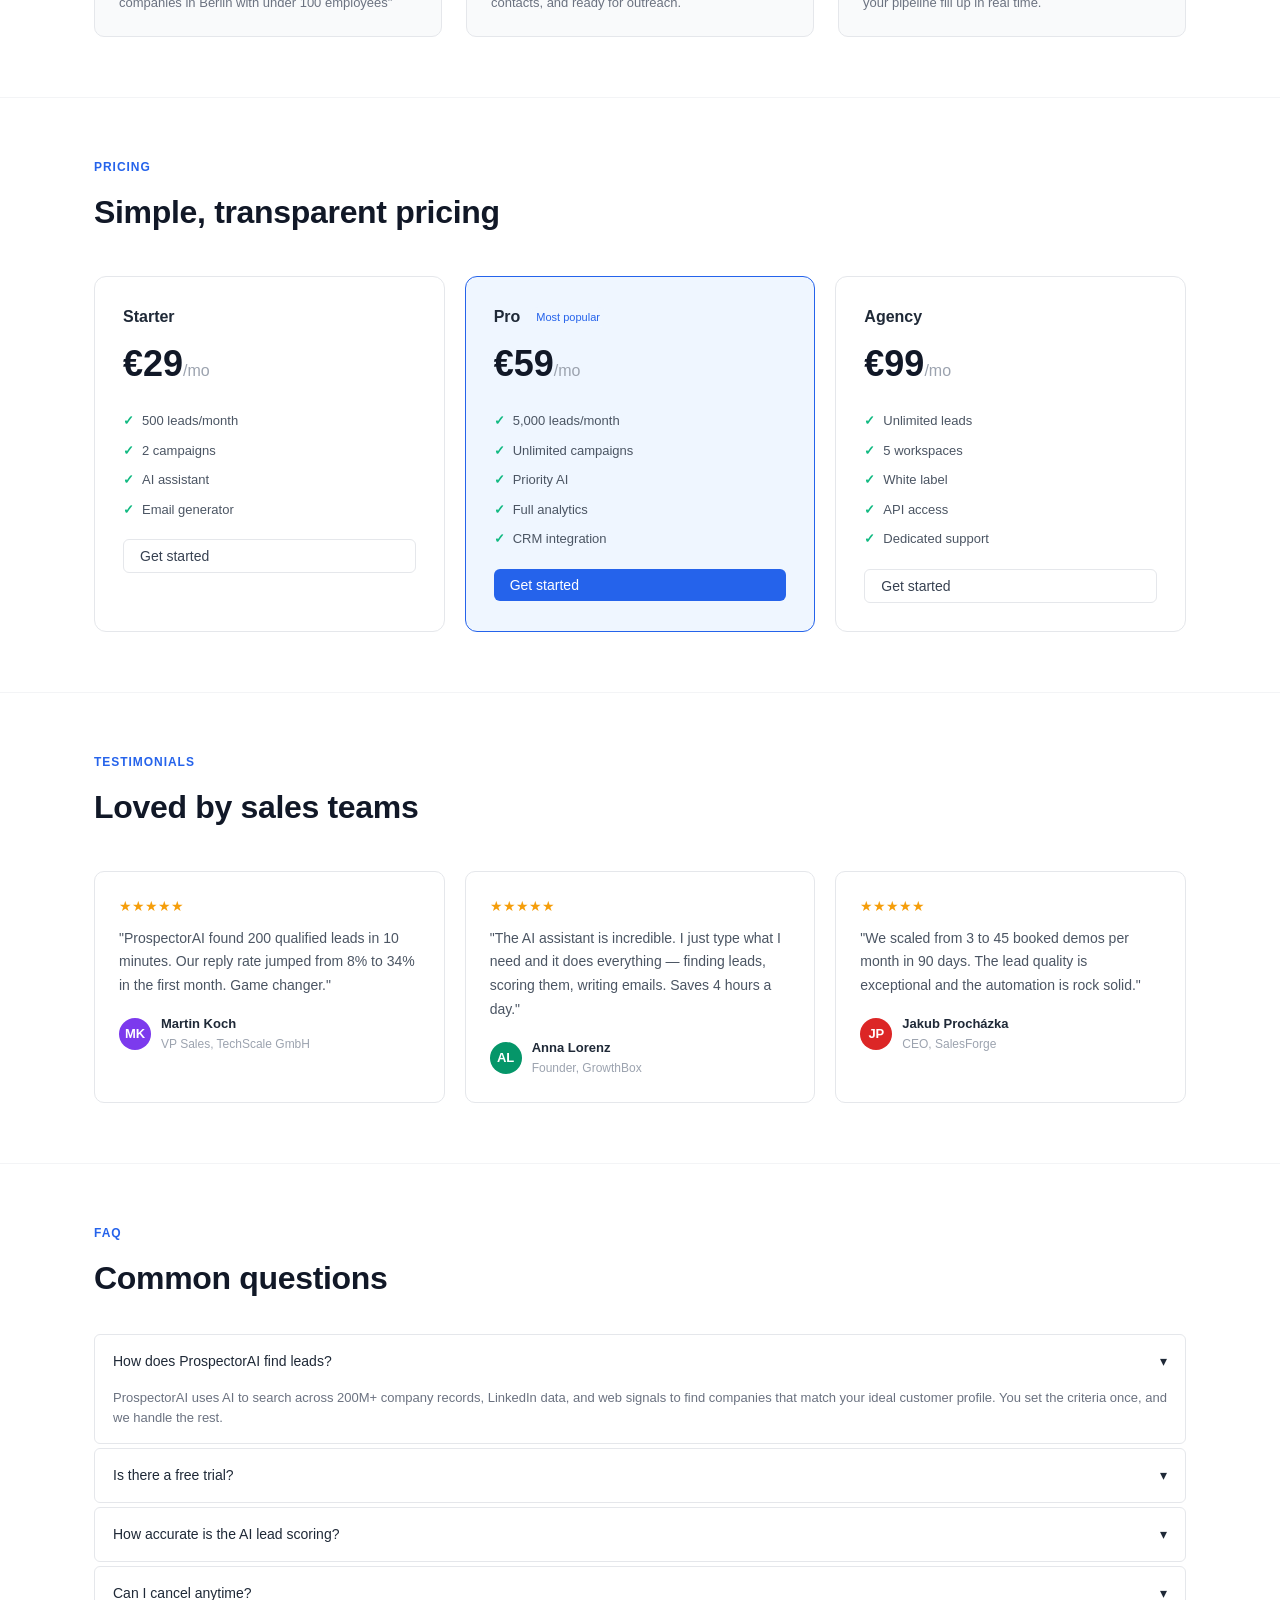
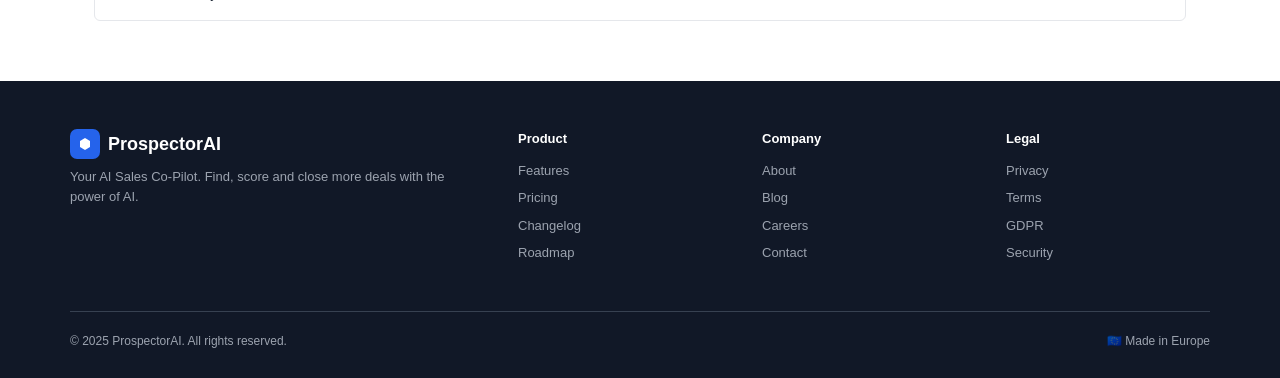
==== commit eeae1854: "Update index.html" ====
--- a/index.html
+++ b/index.html
@@ -29,7 +29,7 @@
         <a href="#" class="text-sm font-medium" style="color:var(--gray-600)" onclick="scrollToSection('features'); return false;">Features</a>
         <a href="#" class="text-sm font-medium" style="color:var(--gray-600)" onclick="scrollToSection('pricing'); return false;">Pricing</a>
         <a href="#" class="text-sm font-medium" style="color:var(--gray-600)" onclick="scrollToSection('faq'); return false;">FAQ</a>
-        <button class="btn btn-secondary btn-sm" onclick="goToLogin()">Log in</button>
+        <button class="btn btn-primary btn-sm" onclick="goToLogin()">Log in</button>
         <button class="btn btn-primary w-full" onclick="goToRegister()">Create account</button>
         <div class="dropdown">
           <button class="btn btn-secondary btn-sm" onclick="toggleDropdown('lang-dd')">🌐 <span id="lang-label">EN</span></button>
@@ -49,7 +49,7 @@
       <h1>Your AI<br><span>Sales Co-Pilot</span></h1>
       <p>ProspectorAI automatically finds, scores and reaches out to your ideal prospects — so your team can focus on closing.</p>
       <div class="hero-actions">
-        <button class="btn btn-secondary" onclick="goToLogin()">Start Free Trial</button>
+        <button class="btn btn-primary" onclick="goToRegister()">Start Free Trial</button>
         <button class="btn btn-secondary btn-lg" onclick="showDemoModal()">▶ Watch demo</button>
       </div>
       <div class="hero-stats">
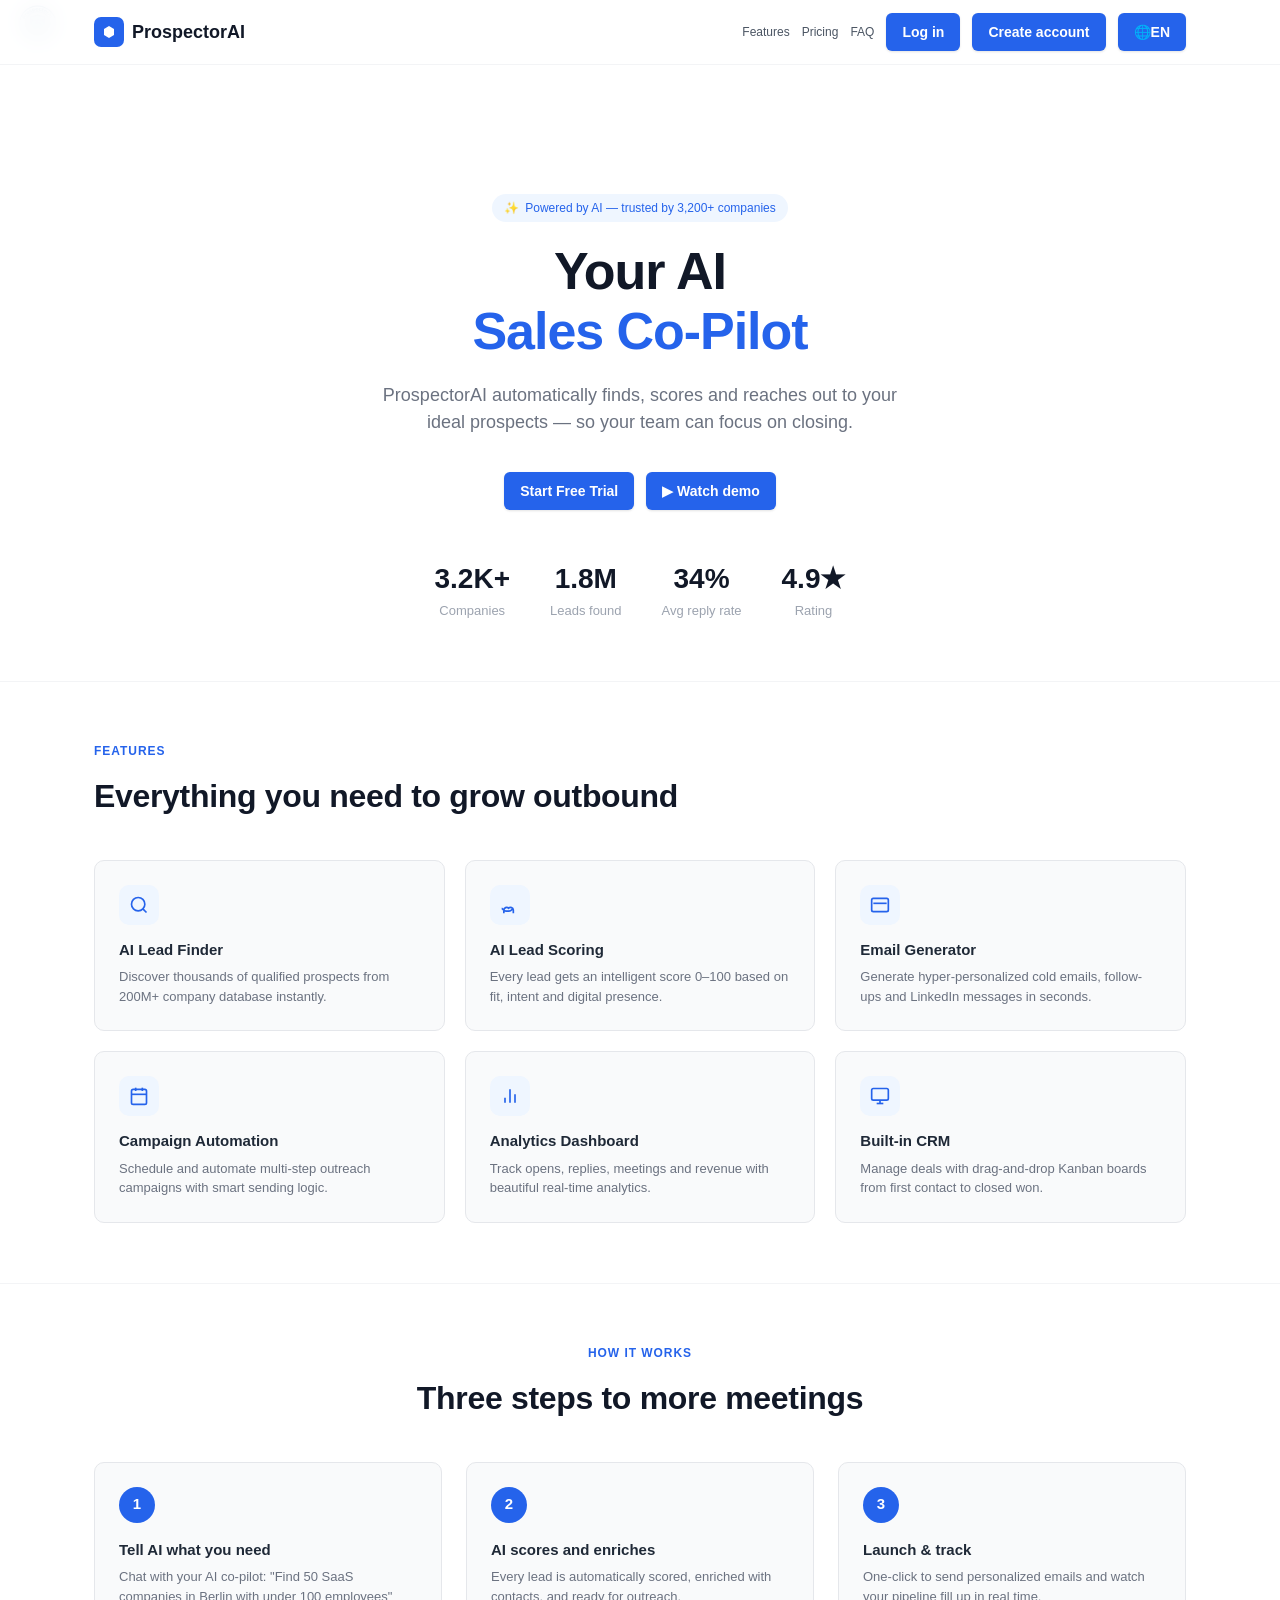
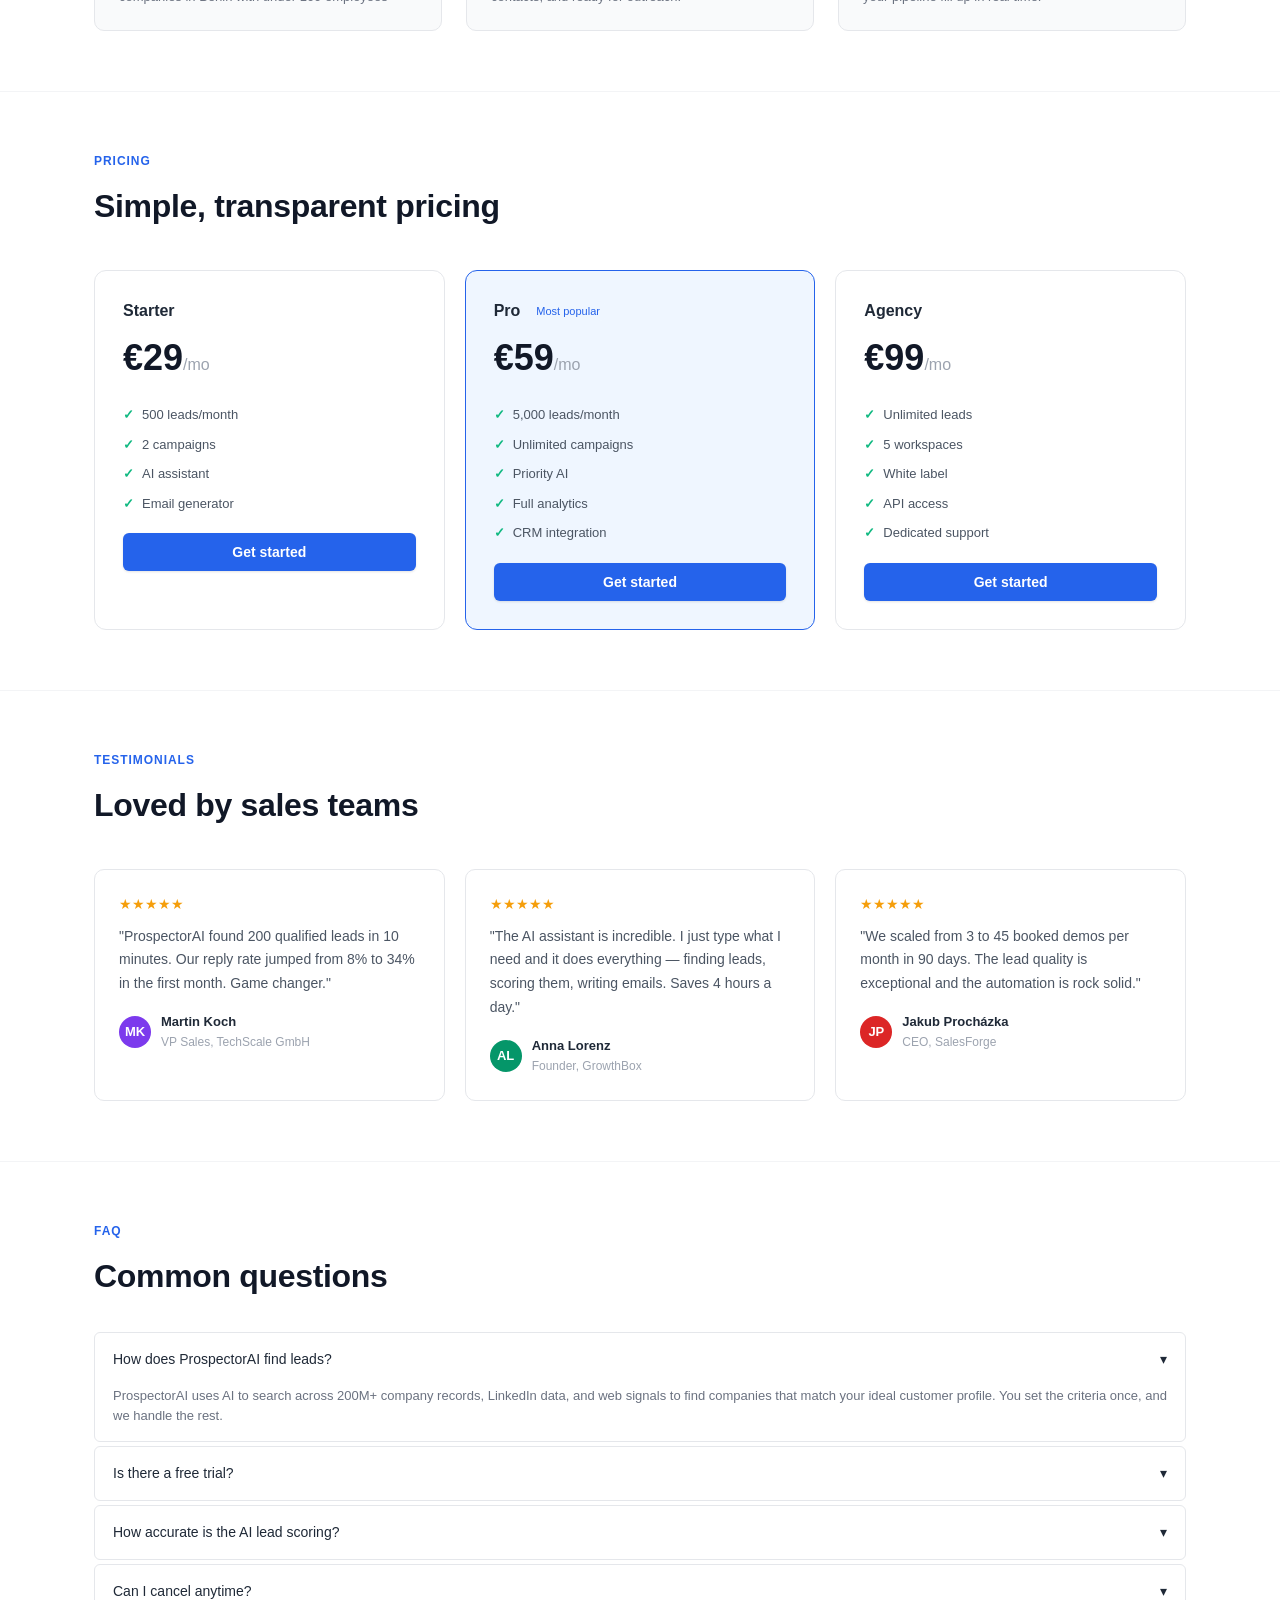
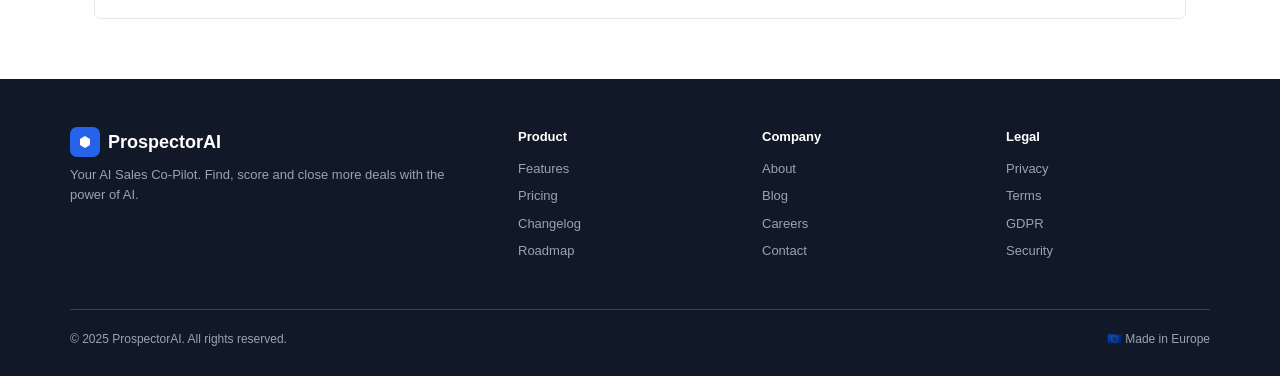
==== commit 0ccd7790: "Update index.html" ====
--- a/index.html
+++ b/index.html
@@ -26,16 +26,15 @@
         ProspectorAI
       </div>
       <div class="flex gap-3 items-center">
-        <a href="#" class="text-sm font-medium" style="color:var(--gray-600)" onclick="scrollToSection('features'); return false;">Features</a>
-        <a href="#" class="text-sm font-medium" style="color:var(--gray-600)" onclick="scrollToSection('pricing'); return false;">Pricing</a>
-        <a href="#" class="text-sm font-medium" style="color:var(--gray-600)" onclick="scrollToSection('faq'); return false;">FAQ</a>
-        <button class="btn btn-primary btn-sm" onclick="goToLogin()">Log in</button>
-        <button class="btn btn-primary w-full" onclick="goToRegister()">Create account</button>
+        <a href="#" class="text-sm font-medium" style="color:var(--gray-600)" onclick="scrollToSection('features'); return false;" data-i18n="nav_features">Features</a>
+        <a href="#" class="text-sm font-medium" style="color:var(--gray-600)" onclick="scrollToSection('pricing'); return false;" data-i18n="nav_pricing">Pricing</a>
+        <a href="#" class="text-sm font-medium" style="color:var(--gray-600)" onclick="scrollToSection('faq'); return false;" data-i18n="nav_faq">FAQ</a>
+        <button class="btn" onclick="goToLogin()" data-i18n="nav_login">Log in</button>
+        <button class="btn" onclick="goToRegister()" data-i18n="nav_register">Create account</button>
         <div class="dropdown">
           <button class="btn btn-secondary btn-sm" onclick="toggleDropdown('lang-dd')">🌐 <span id="lang-label">EN</span></button>
           <div class="dropdown-menu" id="lang-dd">
             <div class="dropdown-item" onclick="setLang('en')">🇬🇧 English</div>
-            <div class="dropdown-item" onclick="setLang('cs')">🇨🇿 Čeština</div>
             <div class="dropdown-item" onclick="setLang('ru')">🇷🇺 Русский</div>
           </div>
         </div>
@@ -45,32 +44,32 @@
   <div class="landing-sections">
     <!-- HERO -->
     <div class="hero">
-      <div class="hero-badge">✨ <span>Powered by AI — trusted by 3,200+ companies</span></div>
-      <h1>Your AI<br><span>Sales Co-Pilot</span></h1>
-      <p>ProspectorAI automatically finds, scores and reaches out to your ideal prospects — so your team can focus on closing.</p>
+      <div class="hero-badge">✨ <span data-i18n="hero_badge">Powered by AI — trusted by 3,200+ companies</span></div>
+      <h1 data-i18n="hero_h1">Your AI<br><span>Sales Co-Pilot</span></h1>
+      <p data-i18n="hero_sub">ProspectorAI automatically finds, scores and reaches out to your ideal prospects — so your team can focus on closing.</p>
       <div class="hero-actions">
-        <button class="btn btn-primary" onclick="goToRegister()">Start Free Trial</button>
-        <button class="btn btn-secondary btn-lg" onclick="showDemoModal()">▶ Watch demo</button>
+        <button class="btn btn-primary" onclick="goToRegister()" data-i18n="hero_cta">Start Free Trial</button>
+        <button class="btn btn-secondary btn-lg" onclick="showDemoModal()" data-i18n="hero_demo">▶ Watch demo</button>
       </div>
       <div class="hero-stats">
-        <div class="hero-stat"><strong>3.2K+</strong><span>Companies</span></div>
-        <div class="hero-stat"><strong>1.8M</strong><span>Leads found</span></div>
-        <div class="hero-stat"><strong>34%</strong><span>Avg reply rate</span></div>
-        <div class="hero-stat"><strong>4.9★</strong><span>Rating</span></div>
+        <div class="hero-stat"><strong>3.2K+</strong><span data-i18n="stat_companies">Companies</span></div>
+        <div class="hero-stat"><strong>1.8M</strong><span data-i18n="stat_leads">Leads found</span></div>
+        <div class="hero-stat"><strong>34%</strong><span data-i18n="stat_reply">Avg reply rate</span></div>
+        <div class="hero-stat"><strong>4.9★</strong><span data-i18n="stat_rating">Rating</span></div>
       </div>
     </div>
     <div id="page-login" class="page">
     <div class="auth-container">
-        <h2>Log in</h2>
+        <h2 data-i18n="login_title">Log in</h2>
 
         <input type="email" placeholder="Email">
-        <input type="password" placeholder="Password">
-
-        <button class="btn btn-primary">
+        <input type="password" data-i18n-placeholder="password_placeholder" placeholder="Password">
+
+        <button class="btn btn-primary" data-i18n="login_btn">
             Log in
         </button>
 
-        <p onclick="goToRegister()">
+        <p onclick="goToRegister()" data-i18n="login_no_account">
             Don't have an account? Register
         </p>
     </div>
@@ -79,16 +78,16 @@
 
 <div id="page-register" class="page">
     <div class="auth-container">
-        <h2>Create account</h2>
+        <h2 data-i18n="register_title">Create account</h2>
 
         <input type="email" placeholder="Email">
-        <input type="password" placeholder="Password">
-
-        <button class="btn btn-primary">
+        <input type="password" data-i18n-placeholder="password_placeholder" placeholder="Password">
+
+        <button class="btn btn-primary" data-i18n="register_btn">
             Create account
         </button>
 
-        <p onclick="goToLogin()">
+        <p onclick="goToLogin()" data-i18n="register_have_account">
             Already have an account? Login
         </p>
     </div>
@@ -96,138 +95,138 @@
     <hr class="section-divider">
     <!-- FEATURES -->
     <div id="features" class="landing-section">
-      <div class="section-label">Features</div>
-      <div class="section-title">Everything you need to grow outbound</div>
+      <div class="section-label" data-i18n="features_label">Features</div>
+      <div class="section-title" data-i18n="features_title">Everything you need to grow outbound</div>
       <div class="features-grid">
         <div class="feature-card">
           <div class="feature-icon"><svg width="20" height="20" viewBox="0 0 24 24" fill="none" stroke="currentColor" stroke-width="2"><circle cx="11" cy="11" r="8"/><path d="m21 21-4.35-4.35"/></svg></div>
-          <h3>AI Lead Finder</h3>
-          <p>Discover thousands of qualified prospects from 200M+ company database instantly.</p>
+          <h3 data-i18n="f1_title">AI Lead Finder</h3>
+          <p data-i18n="f1_desc">Discover thousands of qualified prospects from 200M+ company database instantly.</p>
         </div>
         <div class="feature-card">
           <div class="feature-icon"><svg width="20" height="20" viewBox="0 0 24 24" fill="none" stroke="currentColor" stroke-width="2"><path d="M9 19c-5 1.5-5-2.5-7-3m14 6v-3.87a3.37 3.37 0 0 0-5.7-2.26 3.37 3.37 0 0 0-5.7 2.26v3.87M9 19c5 1.5 5-2.5 7-3"/></svg></div>
-          <h3>AI Lead Scoring</h3>
-          <p>Every lead gets an intelligent score 0–100 based on fit, intent and digital presence.</p>
+          <h3 data-i18n="f2_title">AI Lead Scoring</h3>
+          <p data-i18n="f2_desc">Every lead gets an intelligent score 0–100 based on fit, intent and digital presence.</p>
         </div>
         <div class="feature-card">
           <div class="feature-icon"><svg width="20" height="20" viewBox="0 0 24 24" fill="none" stroke="currentColor" stroke-width="2"><path d="M4 4h16c1.1 0 2 .9 2 2v12c0 1.1-.9 2-2 2H4c-1.1 0-2-.9-2-2V6c0-1.1.9-2 2-2z"/><line x1="4" y1="10" x2="20" y2="10"/></svg></div>
-          <h3>Email Generator</h3>
-          <p>Generate hyper-personalized cold emails, follow-ups and LinkedIn messages in seconds.</p>
+          <h3 data-i18n="f3_title">Email Generator</h3>
+          <p data-i18n="f3_desc">Generate hyper-personalized cold emails, follow-ups and LinkedIn messages in seconds.</p>
         </div>
         <div class="feature-card">
           <div class="feature-icon"><svg width="20" height="20" viewBox="0 0 24 24" fill="none" stroke="currentColor" stroke-width="2"><rect x="3" y="4" width="18" height="18" rx="2" ry="2"/><line x1="16" y1="2" x2="16" y2="6"/><line x1="8" y1="2" x2="8" y2="6"/><line x1="3" y1="10" x2="21" y2="10"/></svg></div>
-          <h3>Campaign Automation</h3>
-          <p>Schedule and automate multi-step outreach campaigns with smart sending logic.</p>
+          <h3 data-i18n="f4_title">Campaign Automation</h3>
+          <p data-i18n="f4_desc">Schedule and automate multi-step outreach campaigns with smart sending logic.</p>
         </div>
         <div class="feature-card">
           <div class="feature-icon"><svg width="20" height="20" viewBox="0 0 24 24" fill="none" stroke="currentColor" stroke-width="2"><line x1="18" y1="20" x2="18" y2="10"/><line x1="12" y1="20" x2="12" y2="4"/><line x1="6" y1="20" x2="6" y2="14"/></svg></div>
-          <h3>Analytics Dashboard</h3>
-          <p>Track opens, replies, meetings and revenue with beautiful real-time analytics.</p>
+          <h3 data-i18n="f5_title">Analytics Dashboard</h3>
+          <p data-i18n="f5_desc">Track opens, replies, meetings and revenue with beautiful real-time analytics.</p>
         </div>
         <div class="feature-card">
           <div class="feature-icon"><svg width="20" height="20" viewBox="0 0 24 24" fill="none" stroke="currentColor" stroke-width="2"><rect x="2" y="3" width="20" height="14" rx="2"/><line x1="8" y1="21" x2="16" y2="21"/><line x1="12" y1="17" x2="12" y2="21"/></svg></div>
-          <h3>Built-in CRM</h3>
-          <p>Manage deals with drag-and-drop Kanban boards from first contact to closed won.</p>
+          <h3 data-i18n="f6_title">Built-in CRM</h3>
+          <p data-i18n="f6_desc">Manage deals with drag-and-drop Kanban boards from first contact to closed won.</p>
         </div>
       </div>
     </div>
     <hr class="section-divider">
     <!-- HOW IT WORKS -->
     <div class="landing-section" style="text-align:center">
-      <div class="section-label">How it works</div>
-      <div class="section-title">Three steps to more meetings</div>
+      <div class="section-label" data-i18n="how_label">How it works</div>
+      <div class="section-title" data-i18n="how_title">Three steps to more meetings</div>
       <div style="display:grid;grid-template-columns:repeat(3,1fr);gap:24px;margin-top:40px;text-align:left">
         <div style="padding:24px;background:var(--gray-50);border-radius:var(--radius);border:1px solid var(--gray-200)">
           <div style="width:36px;height:36px;background:var(--blue);color:white;border-radius:50%;display:flex;align-items:center;justify-content:center;font-weight:700;font-size:15px;margin-bottom:16px">1</div>
-          <h3 style="font-size:15px;font-weight:600;margin-bottom:6px">Tell AI what you need</h3>
-          <p style="font-size:13px;color:var(--gray-500)">Chat with your AI co-pilot: "Find 50 SaaS companies in Berlin with under 100 employees"</p>
+          <h3 style="font-size:15px;font-weight:600;margin-bottom:6px" data-i18n="how1_title">Tell AI what you need</h3>
+          <p style="font-size:13px;color:var(--gray-500)" data-i18n="how1_desc">Chat with your AI co-pilot: "Find 50 SaaS companies in Berlin with under 100 employees"</p>
         </div>
         <div style="padding:24px;background:var(--gray-50);border-radius:var(--radius);border:1px solid var(--gray-200)">
           <div style="width:36px;height:36px;background:var(--blue);color:white;border-radius:50%;display:flex;align-items:center;justify-content:center;font-weight:700;font-size:15px;margin-bottom:16px">2</div>
-          <h3 style="font-size:15px;font-weight:600;margin-bottom:6px">AI scores and enriches</h3>
-          <p style="font-size:13px;color:var(--gray-500)">Every lead is automatically scored, enriched with contacts, and ready for outreach.</p>
+          <h3 style="font-size:15px;font-weight:600;margin-bottom:6px" data-i18n="how2_title">AI scores and enriches</h3>
+          <p style="font-size:13px;color:var(--gray-500)" data-i18n="how2_desc">Every lead is automatically scored, enriched with contacts, and ready for outreach.</p>
         </div>
         <div style="padding:24px;background:var(--gray-50);border-radius:var(--radius);border:1px solid var(--gray-200)">
           <div style="width:36px;height:36px;background:var(--blue);color:white;border-radius:50%;display:flex;align-items:center;justify-content:center;font-weight:700;font-size:15px;margin-bottom:16px">3</div>
-          <h3 style="font-size:15px;font-weight:600;margin-bottom:6px">Launch & track</h3>
-          <p style="font-size:13px;color:var(--gray-500)">One-click to send personalized emails and watch your pipeline fill up in real time.</p>
+          <h3 style="font-size:15px;font-weight:600;margin-bottom:6px" data-i18n="how3_title">Launch &amp; track</h3>
+          <p style="font-size:13px;color:var(--gray-500)" data-i18n="how3_desc">One-click to send personalized emails and watch your pipeline fill up in real time.</p>
         </div>
       </div>
     </div>
     <hr class="section-divider">
     <!-- PRICING -->
     <div id="pricing" class="landing-section">
-      <div class="section-label">Pricing</div>
-      <div class="section-title">Simple, transparent pricing</div>
+      <div class="section-label" data-i18n="pricing_label">Pricing</div>
+      <div class="section-title" data-i18n="pricing_title">Simple, transparent pricing</div>
       <div class="pricing-grid">
         <div class="pricing-card">
-          <div class="font-semibold text-lg">Starter</div>
+          <div class="font-semibold text-lg" data-i18n="plan_starter">Starter</div>
           <div class="price mt-2">€29<span>/mo</span></div>
           <ul class="pricing-features">
-            <li>500 leads/month</li>
-            <li>2 campaigns</li>
-            <li>AI assistant</li>
-            <li>Email generator</li>
+            <li data-i18n="s_f1">500 leads/month</li>
+            <li data-i18n="s_f2">2 campaigns</li>
+            <li data-i18n="s_f3">AI assistant</li>
+            <li data-i18n="s_f4">Email generator</li>
           </ul>
-          <button class="btn btn-secondary w-full" onclick="goToDashboard()">Get started</button>
+          <button class="btn btn-secondary w-full" onclick="goToRegister()" data-i18n="plan_cta">Get started</button>
         </div>
         <div class="pricing-card featured">
           <div style="display:flex;align-items:center;gap:8px">
-            <div class="font-semibold text-lg">Pro</div>
-            <span class="badge badge-blue">Most popular</span>
+            <div class="font-semibold text-lg" data-i18n="plan_pro">Pro</div>
+            <span class="badge badge-blue" data-i18n="most_popular">Most popular</span>
           </div>
           <div class="price mt-2">€59<span>/mo</span></div>
           <ul class="pricing-features">
-            <li>5,000 leads/month</li>
-            <li>Unlimited campaigns</li>
-            <li>Priority AI</li>
-            <li>Full analytics</li>
-            <li>CRM integration</li>
+            <li data-i18n="p_f1">5,000 leads/month</li>
+            <li data-i18n="p_f2">Unlimited campaigns</li>
+            <li data-i18n="p_f3">Priority AI</li>
+            <li data-i18n="p_f4">Full analytics</li>
+            <li data-i18n="p_f5">CRM integration</li>
           </ul>
-          <button class="btn btn-primary w-full" onclick="goToDashboard()">Get started</button>
+          <button class="btn btn-primary w-full" onclick="goToRegister()" data-i18n="plan_cta">Get started</button>
         </div>
         <div class="pricing-card">
-          <div class="font-semibold text-lg">Agency</div>
+          <div class="font-semibold text-lg" data-i18n="plan_agency">Agency</div>
           <div class="price mt-2">€99<span>/mo</span></div>
           <ul class="pricing-features">
-            <li>Unlimited leads</li>
-            <li>5 workspaces</li>
-            <li>White label</li>
-            <li>API access</li>
-            <li>Dedicated support</li>
+            <li data-i18n="a_f1">Unlimited leads</li>
+            <li data-i18n="a_f2">5 workspaces</li>
+            <li data-i18n="a_f3">White label</li>
+            <li data-i18n="a_f4">API access</li>
+            <li data-i18n="a_f5">Dedicated support</li>
           </ul>
-          <button class="btn btn-secondary w-full" onclick="goToDashboard()">Get started</button>
+          <button class="btn btn-secondary w-full" onclick="goToRegister()" data-i18n="plan_cta">Get started</button>
         </div>
       </div>
     </div>
     <hr class="section-divider">
     <!-- TESTIMONIALS -->
     <div class="landing-section">
-      <div class="section-label">Testimonials</div>
-      <div class="section-title">Loved by sales teams</div>
+      <div class="section-label" data-i18n="testimonials_label">Testimonials</div>
+      <div class="section-title" data-i18n="testimonials_title">Loved by sales teams</div>
       <div class="testimonials-grid">
         <div class="testimonial">
           <div style="color:var(--yellow);font-size:14px;margin-bottom:10px">★★★★★</div>
-          <p>"ProspectorAI found 200 qualified leads in 10 minutes. Our reply rate jumped from 8% to 34% in the first month. Game changer."</p>
+          <p data-i18n="t1_text">"ProspectorAI found 200 qualified leads in 10 minutes. Our reply rate jumped from 8% to 34% in the first month. Game changer."</p>
           <div class="testimonial-author">
             <div class="avatar" style="background:#7C3AED">MK</div>
-            <div><strong>Martin Koch</strong><span>VP Sales, TechScale GmbH</span></div>
+            <div><strong>Martin Koch</strong><span data-i18n="t1_role">VP Sales, TechScale GmbH</span></div>
           </div>
         </div>
         <div class="testimonial">
           <div style="color:var(--yellow);font-size:14px;margin-bottom:10px">★★★★★</div>
-          <p>"The AI assistant is incredible. I just type what I need and it does everything — finding leads, scoring them, writing emails. Saves 4 hours a day."</p>
+          <p data-i18n="t2_text">"The AI assistant is incredible. I just type what I need and it does everything — finding leads, scoring them, writing emails. Saves 4 hours a day."</p>
           <div class="testimonial-author">
             <div class="avatar" style="background:#059669">AL</div>
-            <div><strong>Anna Lorenz</strong><span>Founder, GrowthBox</span></div>
+            <div><strong>Anna Lorenz</strong><span data-i18n="t2_role">Founder, GrowthBox</span></div>
           </div>
         </div>
         <div class="testimonial">
           <div style="color:var(--yellow);font-size:14px;margin-bottom:10px">★★★★★</div>
-          <p>"We scaled from 3 to 45 booked demos per month in 90 days. The lead quality is exceptional and the automation is rock solid."</p>
+          <p data-i18n="t3_text">"We scaled from 3 to 45 booked demos per month in 90 days. The lead quality is exceptional and the automation is rock solid."</p>
           <div class="testimonial-author">
             <div class="avatar" style="background:#DC2626">JP</div>
-            <div><strong>Jakub Procházka</strong><span>CEO, SalesForge</span></div>
+            <div><strong>Jakub Procházka</strong><span data-i18n="t3_role">CEO, SalesForge</span></div>
           </div>
         </div>
       </div>
@@ -235,24 +234,24 @@
     <hr class="section-divider">
     <!-- FAQ -->
     <div id="faq" class="landing-section">
-      <div class="section-label">FAQ</div>
-      <div class="section-title">Common questions</div>
+      <div class="section-label" data-i18n="faq_label">FAQ</div>
+      <div class="section-title" data-i18n="faq_title">Common questions</div>
       <div class="faq-list">
         <div class="faq-item open">
-          <div class="faq-q" onclick="toggleFaq(this)"><span>How does ProspectorAI find leads?</span><span>▾</span></div>
-          <div class="faq-a">ProspectorAI uses AI to search across 200M+ company records, LinkedIn data, and web signals to find companies that match your ideal customer profile. You set the criteria once, and we handle the rest.</div>
+          <div class="faq-q" onclick="toggleFaq(this)"><span data-i18n="faq1_q">How does ProspectorAI find leads?</span><span>▾</span></div>
+          <div class="faq-a" data-i18n="faq1_a">ProspectorAI uses AI to search across 200M+ company records, LinkedIn data, and web signals to find companies that match your ideal customer profile. You set the criteria once, and we handle the rest.</div>
         </div>
         <div class="faq-item">
-          <div class="faq-q" onclick="toggleFaq(this)"><span>Is there a free trial?</span><span>▾</span></div>
-          <div class="faq-a">Yes! Every new account gets a 14-day free trial with full access to all Pro features. No credit card required.</div>
+          <div class="faq-q" onclick="toggleFaq(this)"><span data-i18n="faq2_q">Is there a free trial?</span><span>▾</span></div>
+          <div class="faq-a" data-i18n="faq2_a">Yes! Every new account gets a 14-day free trial with full access to all Pro features. No credit card required.</div>
         </div>
         <div class="faq-item">
-          <div class="faq-q" onclick="toggleFaq(this)"><span>How accurate is the AI lead scoring?</span><span>▾</span></div>
-          <div class="faq-a">Our AI scoring model is trained on millions of sales outcomes and achieves 89% accuracy in predicting which leads will convert. Scores consider website activity, company signals, and market data.</div>
+          <div class="faq-q" onclick="toggleFaq(this)"><span data-i18n="faq3_q">How accurate is the AI lead scoring?</span><span>▾</span></div>
+          <div class="faq-a" data-i18n="faq3_a">Our AI scoring model is trained on millions of sales outcomes and achieves 89% accuracy in predicting which leads will convert. Scores consider website activity, company signals, and market data.</div>
         </div>
         <div class="faq-item">
-          <div class="faq-q" onclick="toggleFaq(this)"><span>Can I cancel anytime?</span><span>▾</span></div>
-          <div class="faq-a">Absolutely. No contracts, no cancellation fees. Cancel anytime directly from your billing settings.</div>
+          <div class="faq-q" onclick="toggleFaq(this)"><span data-i18n="faq4_q">Can I cancel anytime?</span><span>▾</span></div>
+          <div class="faq-a" data-i18n="faq4_a">Absolutely. No contracts, no cancellation fees. Cancel anytime directly from your billing settings.</div>
         </div>
       </div>
     </div>
@@ -262,24 +261,24 @@
         <div class="footer-grid">
           <div class="footer-brand">
             <div class="logo" style="color:white"><div class="logo-mark"><svg width="16" height="16" viewBox="0 0 16 16" fill="none"><path d="M8 2L13 5V11L8 14L3 11V5L8 2Z" fill="white"/></svg></div>ProspectorAI</div>
-            <p>Your AI Sales Co-Pilot. Find, score and close more deals with the power of AI.</p>
+            <p data-i18n="footer_brand_desc">Your AI Sales Co-Pilot. Find, score and close more deals with the power of AI.</p>
           </div>
           <div class="footer-col">
-            <h4>Product</h4>
-            <a onclick="scrollToSection('features')">Features</a><a onclick="scrollToSection('pricing')">Pricing</a><a>Changelog</a><a>Roadmap</a>
+            <h4 data-i18n="footer_product">Product</h4>
+            <a onclick="scrollToSection('features')" data-i18n="nav_features">Features</a><a onclick="scrollToSection('pricing')" data-i18n="nav_pricing">Pricing</a><a data-i18n="footer_changelog">Changelog</a><a data-i18n="footer_roadmap">Roadmap</a>
           </div>
           <div class="footer-col">
-            <h4>Company</h4>
-            <a>About</a><a>Blog</a><a>Careers</a><a>Contact</a>
+            <h4 data-i18n="footer_company">Company</h4>
+            <a data-i18n="footer_about">About</a><a data-i18n="footer_blog">Blog</a><a data-i18n="footer_careers">Careers</a><a data-i18n="footer_contact">Contact</a>
           </div>
           <div class="footer-col">
-            <h4>Legal</h4>
-            <a>Privacy</a><a>Terms</a><a>GDPR</a><a>Security</a>
+            <h4 data-i18n="footer_legal">Legal</h4>
+            <a data-i18n="footer_privacy">Privacy</a><a data-i18n="footer_terms">Terms</a><a>GDPR</a><a data-i18n="footer_security">Security</a>
           </div>
         </div>
         <div class="footer-bottom">
-          <span>© 2025 ProspectorAI. All rights reserved.</span>
-          <span>🇪🇺 Made in Europe</span>
+          <span data-i18n="footer_copy">© 2025 ProspectorAI. All rights reserved.</span>
+          <span data-i18n="footer_made">🇪🇺 Made in Europe</span>
         </div>
       </div>
     </footer>
@@ -290,56 +289,56 @@
 <div id="page-login" class="auth-page hidden">
   <div class="auth-card">
     <div class="auth-logo"><div class="logo" onclick="showPage('landing')"><div class="logo-mark"><svg width="16" height="16" viewBox="0 0 16 16" fill="none"><path d="M8 2L13 5V11L8 14L3 11V5L8 2Z" fill="white"/></svg></div></div></div>
-    <div class="auth-title">Welcome back</div>
-    <div class="auth-sub">Sign in to your account</div>
+    <div class="auth-title" data-i18n="login_title">Welcome back</div>
+    <div class="auth-sub" data-i18n="login_sub">Sign in to your account</div>
     <div class="form-group">
-      <label class="label">Email</label>
-      <input type="email" class="input" placeholder="you@company.com" id="login-email" value="demo@ProspectorAI.io">
+      <label class="label" data-i18n="label_email">Email</label>
+      <input type="email" class="input" data-i18n-placeholder="email_placeholder" placeholder="you@company.com" id="login-email" value="demo@ProspectorAI.io">
     </div>
     <div class="form-group">
       <div style="display:flex;justify-content:space-between;margin-bottom:5px">
-        <label class="label" style="margin:0">Password</label>
-        <a style="font-size:12px;color:var(--blue);cursor:pointer" onclick="showPage('forgot')">Forgot password?</a>
-      </div>
-      <input type="password" class="input" placeholder="••••••••" id="login-pass" value="demo1234">
-    </div>
-    <button class="btn btn-primary w-full" onclick="goToDashboard()">Sign in</button>
-    <div class="auth-divider"><span>or continue with</span></div>
+        <label class="label" style="margin:0" data-i18n="label_password">Password</label>
+        <a style="font-size:12px;color:var(--blue);cursor:pointer" onclick="showPage('forgot')" data-i18n="forgot_link">Forgot password?</a>
+      </div>
+      <input type="password" class="input" data-i18n-placeholder="password_placeholder" placeholder="••••••••" id="login-pass" value="demo1234">
+    </div>
+    <button class="btn btn-primary w-full" onclick="goToDashboard()" data-i18n="login_btn">Sign in</button>
+    <div class="auth-divider"><span data-i18n="or_continue">or continue with</span></div>
     <div class="auth-social">
       <div class="social-btn" onclick="goToDashboard()"><svg width="16" height="16" viewBox="0 0 24 24"><path fill="#4285F4" d="M22.56 12.25c0-.78-.07-1.53-.2-2.25H12v4.26h5.92c-.26 1.37-1.04 2.53-2.21 3.31v2.77h3.57c2.08-1.92 3.28-4.74 3.28-8.09z"/></svg></div>
       <div class="social-btn" onclick="goToDashboard()"><svg width="16" height="16" viewBox="0 0 24 24" fill="#0077B5"><path d="M20.447 20.452h-3.554v-5.569c0-1.328-.027-3.037-1.852-3.037-1.853 0-2.136 1.445-2.136 2.939v5.667H9.351V9h3.414v1.561h.046c.477-.9 1.637-1.85 3.37-1.85 3.601 0 4.267 2.37 4.267 5.455v6.286zM5.337 7.433c-1.144 0-2.063-.926-2.063-2.065 0-1.138.92-2.063 2.063-2.063 1.14 0 2.064.925 2.064 2.063 0 1.139-.925 2.065-2.064 2.065zm1.782 13.019H3.555v-11h3.564v11zM22.225 0H1.771C.792 0 0 .774 0 1.729v20.542C0 23.227.792 24 1.771 24h20.451C23.2 24 24 23.227 24 22.271V1.729C24 .774 23.2 0 22.222 0h.003z"/></svg></div>
     </div>
-    <div class="auth-link">Don't have an account? <a onclick="showPage('register')" style="color:var(--blue);cursor:pointer">Sign up</a></div>
-    <div class="auth-link" style="margin-top:8px;font-size:11px;color:var(--gray-400)">Demo: demo@ProspectorAI.io / demo1234</div>
+    <div class="auth-link" data-i18n="no_account">Don't have an account? <a onclick="showPage('register')" style="color:var(--blue);cursor:pointer" data-i18n="register_link">Sign up</a></div>
+    <div class="auth-link" style="margin-top:8px;font-size:11px;color:var(--gray-400)" data-i18n="demo_hint">Demo: demo@ProspectorAI.io / demo1234</div>
   </div>
 </div>
 
 <div id="page-register" class="auth-page hidden">
   <div class="auth-card">
     <div class="auth-logo"><div class="logo" onclick="showPage('landing')"><div class="logo-mark"><svg width="16" height="16" viewBox="0 0 16 16" fill="none"><path d="M8 2L13 5V11L8 14L3 11V5L8 2Z" fill="white"/></svg></div></div></div>
-    <div class="auth-title">Create your account</div>
-    <div class="auth-sub">14-day free trial, no credit card required</div>
+    <div class="auth-title" data-i18n="register_title">Create your account</div>
+    <div class="auth-sub" data-i18n="register_sub">14-day free trial, no credit card required</div>
     <div class="grid-2">
-      <div class="form-group"><label class="label">First name</label><input type="text" class="input" placeholder="John" value="Alex"></div>
-      <div class="form-group"><label class="label">Last name</label><input type="text" class="input" placeholder="Smith" value="Johnson"></div>
-    </div>
-    <div class="form-group"><label class="label">Work email</label><input type="email" class="input" placeholder="you@company.com" value="alex@company.com"></div>
-    <div class="form-group"><label class="label">Company</label><input type="text" class="input" placeholder="Acme Inc." value="Acme Inc."></div>
-    <div class="form-group"><label class="label">Password</label><input type="password" class="input" placeholder="Min. 8 characters" value="demo1234"></div>
-    <button class="btn btn-primary w-full" onclick="goToDashboard()">Create account</button>
-    <div class="auth-link">Already have an account? <a onclick="showPage('login')" style="color:var(--blue);cursor:pointer">Sign in</a></div>
-    <div style="font-size:11px;color:var(--gray-400);text-align:center;margin-top:12px">By creating an account you agree to our <a style="color:var(--blue);cursor:pointer">Terms</a> and <a style="color:var(--blue);cursor:pointer">Privacy</a></div>
+      <div class="form-group"><label class="label" data-i18n="label_first_name">First name</label><input type="text" class="input" data-i18n-placeholder="first_name_placeholder" placeholder="John" value="Alex"></div>
+      <div class="form-group"><label class="label" data-i18n="label_last_name">Last name</label><input type="text" class="input" data-i18n-placeholder="last_name_placeholder" placeholder="Smith" value="Johnson"></div>
+    </div>
+    <div class="form-group"><label class="label" data-i18n="label_work_email">Work email</label><input type="email" class="input" data-i18n-placeholder="email_placeholder" placeholder="you@company.com" value="alex@company.com"></div>
+    <div class="form-group"><label class="label" data-i18n="label_company">Company</label><input type="text" class="input" data-i18n-placeholder="company_placeholder" placeholder="Acme Inc." value="Acme Inc."></div>
+    <div class="form-group"><label class="label" data-i18n="label_password">Password</label><input type="password" class="input" data-i18n-placeholder="min_password_placeholder" placeholder="Min. 8 characters" value="demo1234"></div>
+    <button class="btn btn-primary w-full" onclick="goToDashboard()" data-i18n="register_btn">Create account</button>
+    <div class="auth-link" data-i18n="have_account">Already have an account? <a onclick="showPage('login')" style="color:var(--blue);cursor:pointer" data-i18n="login_link">Sign in</a></div>
+    <div style="font-size:11px;color:var(--gray-400);text-align:center;margin-top:12px" data-i18n="register_terms">By creating an account you agree to our <a style="color:var(--blue);cursor:pointer" data-i18n="terms_link">Terms</a> and <a style="color:var(--blue);cursor:pointer" data-i18n="privacy_link">Privacy</a></div>
   </div>
 </div>
 
 <div id="page-forgot" class="auth-page hidden">
   <div class="auth-card">
     <div class="auth-logo"><div class="logo" onclick="showPage('landing')"><div class="logo-mark"><svg width="16" height="16" viewBox="0 0 16 16" fill="none"><path d="M8 2L13 5V11L8 14L3 11V5L8 2Z" fill="white"/></svg></div></div></div>
-    <div class="auth-title">Reset password</div>
-    <div class="auth-sub">Enter your email and we'll send you a reset link.</div>
-    <div class="form-group"><label class="label">Email</label><input type="email" class="input" placeholder="you@company.com"></div>
-    <button class="btn btn-primary w-full" onclick="showPage('landing'); showToast('Reset link sent! Check your inbox.', 'success')">Send reset link</button>
-    <div class="auth-link"><a onclick="showPage('login')" style="color:var(--blue);cursor:pointer">← Back to sign in</a></div>
+    <div class="auth-title" data-i18n="forgot_title">Reset password</div>
+    <div class="auth-sub" data-i18n="forgot_sub">Enter your email and we'll send you a reset link.</div>
+    <div class="form-group"><label class="label" data-i18n="label_email">Email</label><input type="email" class="input" data-i18n-placeholder="email_placeholder" placeholder="you@company.com"></div>
+    <button class="btn btn-primary w-full" onclick="showPage('landing'); showToast('Reset link sent! Check your inbox.', 'success')" data-i18n="forgot_btn">Send reset link</button>
+    <div class="auth-link"><a onclick="showPage('login')" style="color:var(--blue);cursor:pointer" data-i18n="back_to_login">← Back to sign in</a></div>
   </div>
 </div>
 
@@ -348,5 +347,389 @@
 <div class="toast-container" id="toast-container"></div>
 
 <script src="js/app.js"></script>
+
+<!-- ============================================================
+     I18N — Language Switcher
+     Hooks into the existing setLang() function.
+     Saves choice to localStorage. Applies on every page load.
+     ============================================================ -->
+<script>
+(function () {
+
+  /* ── 1. Translation dictionaries ─────────────────────────── */
+  var TRANSLATIONS = {
+
+    en: {
+      /* Nav */
+      nav_features:   'Features',
+      nav_pricing:    'Pricing',
+      nav_faq:        'FAQ',
+      nav_login:      'Log in',
+      nav_register:   'Create account',
+
+      /* Hero */
+      hero_badge:     'Powered by AI — trusted by 3,200+ companies',
+      hero_h1:        'Your AI<br><span>Sales Co-Pilot</span>',
+      hero_sub:       'ProspectorAI automatically finds, scores and reaches out to your ideal prospects — so your team can focus on closing.',
+      hero_cta:       'Start Free Trial',
+      hero_demo:      '▶ Watch demo',
+
+      /* Stats */
+      stat_companies: 'Companies',
+      stat_leads:     'Leads found',
+      stat_reply:     'Avg reply rate',
+      stat_rating:    'Rating',
+
+      /* Inline auth forms */
+      login_title:    'Log in',
+      login_btn:      'Log in',
+      login_no_account: "Don't have an account? Register",
+      register_title: 'Create account',
+      register_btn:   'Create account',
+      register_have_account: 'Already have an account? Login',
+      password_placeholder: 'Password',
+
+      /* Features section */
+      features_label: 'Features',
+      features_title: 'Everything you need to grow outbound',
+      f1_title: 'AI Lead Finder',
+      f1_desc:  'Discover thousands of qualified prospects from 200M+ company database instantly.',
+      f2_title: 'AI Lead Scoring',
+      f2_desc:  'Every lead gets an intelligent score 0–100 based on fit, intent and digital presence.',
+      f3_title: 'Email Generator',
+      f3_desc:  'Generate hyper-personalized cold emails, follow-ups and LinkedIn messages in seconds.',
+      f4_title: 'Campaign Automation',
+      f4_desc:  'Schedule and automate multi-step outreach campaigns with smart sending logic.',
+      f5_title: 'Analytics Dashboard',
+      f5_desc:  'Track opens, replies, meetings and revenue with beautiful real-time analytics.',
+      f6_title: 'Built-in CRM',
+      f6_desc:  'Manage deals with drag-and-drop Kanban boards from first contact to closed won.',
+
+      /* How it works */
+      how_label:  'How it works',
+      how_title:  'Three steps to more meetings',
+      how1_title: 'Tell AI what you need',
+      how1_desc:  'Chat with your AI co-pilot: "Find 50 SaaS companies in Berlin with under 100 employees"',
+      how2_title: 'AI scores and enriches',
+      how2_desc:  'Every lead is automatically scored, enriched with contacts, and ready for outreach.',
+      how3_title: 'Launch & track',
+      how3_desc:  'One-click to send personalized emails and watch your pipeline fill up in real time.',
+
+      /* Pricing */
+      pricing_label:  'Pricing',
+      pricing_title:  'Simple, transparent pricing',
+      plan_starter:   'Starter',
+      plan_pro:       'Pro',
+      plan_agency:    'Agency',
+      plan_cta:       'Get started',
+      most_popular:   'Most popular',
+      s_f1: '500 leads/month',
+      s_f2: '2 campaigns',
+      s_f3: 'AI assistant',
+      s_f4: 'Email generator',
+      p_f1: '5,000 leads/month',
+      p_f2: 'Unlimited campaigns',
+      p_f3: 'Priority AI',
+      p_f4: 'Full analytics',
+      p_f5: 'CRM integration',
+      a_f1: 'Unlimited leads',
+      a_f2: '5 workspaces',
+      a_f3: 'White label',
+      a_f4: 'API access',
+      a_f5: 'Dedicated support',
+
+      /* Testimonials */
+      testimonials_label: 'Testimonials',
+      testimonials_title: 'Loved by sales teams',
+      t1_text: '"ProspectorAI found 200 qualified leads in 10 minutes. Our reply rate jumped from 8% to 34% in the first month. Game changer."',
+      t1_role: 'VP Sales, TechScale GmbH',
+      t2_text: '"The AI assistant is incredible. I just type what I need and it does everything — finding leads, scoring them, writing emails. Saves 4 hours a day."',
+      t2_role: 'Founder, GrowthBox',
+      t3_text: '"We scaled from 3 to 45 booked demos per month in 90 days. The lead quality is exceptional and the automation is rock solid."',
+      t3_role: 'CEO, SalesForge',
+
+      /* FAQ */
+      faq_label: 'FAQ',
+      faq_title: 'Common questions',
+      faq1_q: 'How does ProspectorAI find leads?',
+      faq1_a: 'ProspectorAI uses AI to search across 200M+ company records, LinkedIn data, and web signals to find companies that match your ideal customer profile. You set the criteria once, and we handle the rest.',
+      faq2_q: 'Is there a free trial?',
+      faq2_a: 'Yes! Every new account gets a 14-day free trial with full access to all Pro features. No credit card required.',
+      faq3_q: 'How accurate is the AI lead scoring?',
+      faq3_a: 'Our AI scoring model is trained on millions of sales outcomes and achieves 89% accuracy in predicting which leads will convert. Scores consider website activity, company signals, and market data.',
+      faq4_q: 'Can I cancel anytime?',
+      faq4_a: 'Absolutely. No contracts, no cancellation fees. Cancel anytime directly from your billing settings.',
+
+      /* Footer */
+      footer_brand_desc: 'Your AI Sales Co-Pilot. Find, score and close more deals with the power of AI.',
+      footer_product:   'Product',
+      footer_changelog: 'Changelog',
+      footer_roadmap:   'Roadmap',
+      footer_company:   'Company',
+      footer_about:     'About',
+      footer_blog:      'Blog',
+      footer_careers:   'Careers',
+      footer_contact:   'Contact',
+      footer_legal:     'Legal',
+      footer_privacy:   'Privacy',
+      footer_terms:     'Terms',
+      footer_security:  'Security',
+      footer_copy:      '© 2025 ProspectorAI. All rights reserved.',
+      footer_made:      '🇪🇺 Made in Europe',
+
+      /* Auth pages (full) */
+      login_sub:   'Sign in to your account',
+      label_email: 'Email',
+      label_password: 'Password',
+      label_work_email: 'Work email',
+      label_first_name: 'First name',
+      label_last_name:  'Last name',
+      label_company:    'Company',
+      forgot_link:  'Forgot password?',
+      login_btn:    'Sign in',
+      or_continue:  'or continue with',
+      no_account:   "Don't have an account?",
+      register_link:'Sign up',
+      demo_hint:    'Demo: demo@ProspectorAI.io / demo1234',
+      register_sub: '14-day free trial, no credit card required',
+      min_password_placeholder: 'Min. 8 characters',
+      first_name_placeholder: 'John',
+      last_name_placeholder:  'Smith',
+      email_placeholder:      'you@company.com',
+      company_placeholder:    'Acme Inc.',
+      have_account:  'Already have an account?',
+      login_link:    'Sign in',
+      register_terms:'By creating an account you agree to our',
+      terms_link:    'Terms',
+      privacy_link:  'Privacy',
+      forgot_title:  'Reset password',
+      forgot_sub:    "Enter your email and we'll send you a reset link.",
+      forgot_btn:    'Send reset link',
+      back_to_login: '← Back to sign in',
+    },
+
+    ru: {
+      /* Nav */
+      nav_features:   'Возможности',
+      nav_pricing:    'Цены',
+      nav_faq:        'FAQ',
+      nav_login:      'Войти',
+      nav_register:   'Создать аккаунт',
+
+      /* Hero */
+      hero_badge:     'На базе ИИ — доверяют 3 200+ компаний',
+      hero_h1:        'Ваш ИИ<br><span>Помощник по продажам</span>',
+      hero_sub:       'ProspectorAI автоматически находит, оценивает и связывается с вашими идеальными клиентами — чтобы ваша команда сосредоточилась на закрытии сделок.',
+      hero_cta:       'Начать бесплатно',
+      hero_demo:      '▶ Смотреть демо',
+
+      /* Stats */
+      stat_companies: 'Компании',
+      stat_leads:     'Найдено лидов',
+      stat_reply:     'Средний отклик',
+      stat_rating:    'Рейтинг',
+
+      /* Inline auth forms */
+      login_title:    'Войти',
+      login_btn:      'Войти',
+      login_no_account: 'Нет аккаунта? Зарегистрироваться',
+      register_title: 'Создать аккаунт',
+      register_btn:   'Создать аккаунт',
+      register_have_account: 'Уже есть аккаунт? Войти',
+      password_placeholder: 'Пароль',
+
+      /* Features section */
+      features_label: 'Возможности',
+      features_title: 'Всё необходимое для исходящих продаж',
+      f1_title: 'Поиск лидов с ИИ',
+      f1_desc:  'Мгновенно находите тысячи квалифицированных клиентов из базы 200M+ компаний.',
+      f2_title: 'Оценка лидов с ИИ',
+      f2_desc:  'Каждый лид получает интеллектуальную оценку от 0 до 100 на основе соответствия, намерений и цифрового присутствия.',
+      f3_title: 'Генератор писем',
+      f3_desc:  'Создавайте гиперперсонализированные холодные письма, повторные сообщения и сообщения в LinkedIn за секунды.',
+      f4_title: 'Автоматизация кампаний',
+      f4_desc:  'Планируйте и автоматизируйте многоэтапные аутрич-кампании со смарт-логикой отправки.',
+      f5_title: 'Аналитика',
+      f5_desc:  'Отслеживайте открытия, ответы, встречи и выручку с красивой аналитикой в реальном времени.',
+      f6_title: 'Встроенная CRM',
+      f6_desc:  'Управляйте сделками с помощью Kanban-досок с перетаскиванием — от первого контакта до закрытия.',
+
+      /* How it works */
+      how_label:  'Как это работает',
+      how_title:  'Три шага к большему количеству встреч',
+      how1_title: 'Скажите ИИ, что вам нужно',
+      how1_desc:  'Общайтесь с ИИ-копилотом: «Найди 50 SaaS-компаний в Берлине с менее чем 100 сотрудниками»',
+      how2_title: 'ИИ оценивает и обогащает',
+      how2_desc:  'Каждый лид автоматически оценивается, обогащается контактами и готов к работе.',
+      how3_title: 'Запустите и отслеживайте',
+      how3_desc:  'Одним кликом отправляйте персонализированные письма и наблюдайте, как заполняется ваша воронка.',
+
+      /* Pricing */
+      pricing_label:  'Цены',
+      pricing_title:  'Простые и прозрачные цены',
+      plan_starter:   'Стартер',
+      plan_pro:       'Про',
+      plan_agency:    'Агентство',
+      plan_cta:       'Начать',
+      most_popular:   'Самый популярный',
+      s_f1: '500 лидов в месяц',
+      s_f2: '2 кампании',
+      s_f3: 'ИИ-ассистент',
+      s_f4: 'Генератор писем',
+      p_f1: '5 000 лидов в месяц',
+      p_f2: 'Неограниченные кампании',
+      p_f3: 'Приоритетный ИИ',
+      p_f4: 'Полная аналитика',
+      p_f5: 'Интеграция CRM',
+      a_f1: 'Неограниченные лиды',
+      a_f2: '5 рабочих пространств',
+      a_f3: 'White label',
+      a_f4: 'Доступ к API',
+      a_f5: 'Выделенная поддержка',
+
+      /* Testimonials */
+      testimonials_label: 'Отзывы',
+      testimonials_title: 'Любимый инструмент отделов продаж',
+      t1_text: '«ProspectorAI нашёл 200 квалифицированных лидов за 10 минут. Наш показатель ответов вырос с 8% до 34% в первый месяц. Меняет правила игры.»',
+      t1_role: 'VP Sales, TechScale GmbH',
+      t2_text: '«ИИ-ассистент невероятен. Я просто пишу, что мне нужно, и он делает всё — находит лидов, оценивает их, пишет письма. Экономит 4 часа в день.»',
+      t2_role: 'Основатель, GrowthBox',
+      t3_text: '«За 90 дней мы выросли с 3 до 45 забронированных демо в месяц. Качество лидов исключительное, а автоматизация — надёжная.»',
+      t3_role: 'CEO, SalesForge',
+
+      /* FAQ */
+      faq_label: 'FAQ',
+      faq_title: 'Частые вопросы',
+      faq1_q: 'Как ProspectorAI находит лидов?',
+      faq1_a: 'ProspectorAI использует ИИ для поиска по 200M+ записям компаний, данным LinkedIn и веб-сигналам, чтобы найти компании, соответствующие вашему идеальному профилю клиента. Вы задаёте критерии один раз, а мы берём на себя остальное.',
+      faq2_q: 'Есть ли бесплатный пробный период?',
+      faq2_a: 'Да! Каждый новый аккаунт получает 14-дневный пробный период с полным доступом ко всем функциям Pro. Кредитная карта не требуется.',
+      faq3_q: 'Насколько точна оценка лидов с помощью ИИ?',
+      faq3_a: 'Наша модель ИИ обучена на миллионах результатов продаж и достигает точности 89% в предсказании конверсии лидов. Оценки учитывают активность на сайте, сигналы компании и рыночные данные.',
+      faq4_q: 'Можно ли отменить подписку в любое время?',
+      faq4_a: 'Абсолютно. Никаких контрактов и штрафов за отмену. Отмените в любое время прямо из настроек тарификации.',
+
+      /* Footer */
+      footer_brand_desc: 'Ваш ИИ-помощник по продажам. Находите, оценивайте и закрывайте больше сделок с помощью ИИ.',
+      footer_product:   'Продукт',
+      footer_changelog: 'История изменений',
+      footer_roadmap:   'Дорожная карта',
+      footer_company:   'Компания',
+      footer_about:     'О нас',
+      footer_blog:      'Блог',
+      footer_careers:   'Карьера',
+      footer_contact:   'Контакты',
+      footer_legal:     'Правовая информация',
+      footer_privacy:   'Конфиденциальность',
+      footer_terms:     'Условия',
+      footer_security:  'Безопасность',
+      footer_copy:      '© 2025 ProspectorAI. Все права защищены.',
+      footer_made:      '🇪🇺 Сделано в Европе',
+
+      /* Auth pages (full) */
+      login_sub:    'Войдите в свой аккаунт',
+      label_email:  'Email',
+      label_password: 'Пароль',
+      label_work_email: 'Рабочий email',
+      label_first_name: 'Имя',
+      label_last_name:  'Фамилия',
+      label_company:    'Компания',
+      forgot_link:  'Забыли пароль?',
+      login_btn:    'Войти',
+      or_continue:  'или продолжить через',
+      no_account:   'Нет аккаунта?',
+      register_link:'Зарегистрироваться',
+      demo_hint:    'Демо: demo@ProspectorAI.io / demo1234',
+      register_sub: '14-дневный пробный период, без кредитной карты',
+      min_password_placeholder: 'Минимум 8 символов',
+      first_name_placeholder: 'Иван',
+      last_name_placeholder:  'Иванов',
+      email_placeholder:      'вы@компания.com',
+      company_placeholder:    'Acme Inc.',
+      have_account:  'Уже есть аккаунт?',
+      login_link:    'Войти',
+      register_terms:'Создавая аккаунт, вы соглашаетесь с нашими',
+      terms_link:    'Условиями',
+      privacy_link:  'Политикой конфиденциальности',
+      forgot_title:  'Сброс пароля',
+      forgot_sub:    'Введите ваш email — мы отправим ссылку для сброса.',
+      forgot_btn:    'Отправить ссылку',
+      back_to_login: '← Вернуться к входу',
+    }
+  };
+
+  /* ── 2. Core apply function ───────────────────────────────── */
+  function applyLanguage(lang) {
+    var dict = TRANSLATIONS[lang];
+    if (!dict) return;
+
+    /* 2a. Text content — [data-i18n] */
+    var textEls = document.querySelectorAll('[data-i18n]');
+    for (var i = 0; i < textEls.length; i++) {
+      var el  = textEls[i];
+      var key = el.getAttribute('data-i18n');
+      if (dict[key] !== undefined) {
+        /* Use innerHTML so keys like hero_h1 can contain <br><span> */
+        el.innerHTML = dict[key];
+      }
+    }
+
+    /* 2b. Placeholder attributes — [data-i18n-placeholder] */
+    var phEls = document.querySelectorAll('[data-i18n-placeholder]');
+    for (var j = 0; j < phEls.length; j++) {
+      var pEl  = phEls[j];
+      var pKey = pEl.getAttribute('data-i18n-placeholder');
+      if (dict[pKey] !== undefined) {
+        pEl.setAttribute('placeholder', dict[pKey]);
+      }
+    }
+
+    /* 2c. Update the visible language label in the switcher button */
+    var langLabel = document.getElementById('lang-label');
+    if (langLabel) {
+      langLabel.textContent = lang.toUpperCase();
+    }
+
+    /* 2d. Update the <html lang="..."> attribute for accessibility */
+    document.documentElement.setAttribute('lang', lang);
+
+    /* 2e. Persist choice */
+    try { localStorage.setItem('prospector_lang', lang); } catch (e) {}
+  }
+
+  /* ── 3. Hook into the existing setLang() ─────────────────── *
+   *  The existing markup calls setLang('en') / setLang('ru').   *
+   *  We wrap or replace it safely AFTER app.js may have         *
+   *  defined its own version, so we store a reference first.    */
+  var _originalSetLang = (typeof setLang === 'function') ? setLang : null;
+
+  window.setLang = function (lang) {
+    /* Call any pre-existing logic first (e.g. from app.js) */
+    if (_originalSetLang) {
+      try { _originalSetLang(lang); } catch (e) {}
+    }
+    /* Then apply our translations */
+    applyLanguage(lang);
+  };
+
+  /* ── 4. Auto-apply on page load ──────────────────────────── */
+  var savedLang = 'en';
+  try {
+    var stored = localStorage.getItem('prospector_lang');
+    if (stored && TRANSLATIONS[stored]) savedLang = stored;
+  } catch (e) {}
+
+  /* Wait for DOM to be fully parsed before applying */
+  if (document.readyState === 'loading') {
+    document.addEventListener('DOMContentLoaded', function () {
+      applyLanguage(savedLang);
+    });
+  } else {
+    applyLanguage(savedLang);
+  }
+
+})();
+</script>
+
 </body>
 </html>
--- a/css/style.css
+++ b/css/style.css
@@ -27,7 +27,7 @@
   --purple: #8B5CF6;
   --white: #FFFFFF;
   --sidebar-width: 240px;
-  --topbar-height: 60px;
+  --topbar-height: 40px;
   --radius: 10px;
   --radius-sm: 6px;
   --shadow: 0 1px 3px rgba(0,0,0,0.08), 0 1px 2px rgba(0,0,0,0.04);
@@ -100,27 +100,29 @@
 .btn {
   display: inline-flex;
   align-items: center;
-  gap: 6px;
-  padding: 8px 16px;
-  border-radius: var(--radius-sm);
+  justify-content: center;
+  
+  height: 38px;                     /* Фиксированная одинаковая высота для обеих кнопок */
+  padding: 0 16px;                  /* Внутренние отступы слева и справа */
+  
+  background-color: var(--blue);    /* Используем вашу переменную синего цвета */
+  color: var(--white);              /* Белый цвет текста */
+  
+  font-family: var(--font);
   font-size: 14px;
-  font-weight: 500;
-  cursor: pointer;
-  border: none;
-  transition: all 0.15s ease;
-}
-.btn-primary { background: var(--blue); color: white; }
-.btn-primary:hover { background: var(--blue-dark); }
-.btn-secondary { background: var(--white); color: var(--gray-700); border: 1px solid var(--gray-200); }
-.btn-secondary:hover { background: var(--gray-50); }
-.btn-ghost { background: transparent; color: var(--gray-600); }
-.btn-ghost:hover { background: var(--gray-100); }
-.btn-danger { background: var(--red); color: white; }
-.btn-danger:hover { background: #DC2626; }
-.btn-sm { padding: 5px 10px; font-size: 12px; }
-.btn-lg { padding: 12px 24px; font-size: 15px; }
-.btn-icon { padding: 7px; width: 32px; height: 32px; justify-content: center; }
-
+  font-weight: 600;
+  
+  border-radius: var(--radius-sm);  /* Ваше скругление углов (6px) */
+  box-shadow: var(--shadow);        /* Ваша легкая тень */
+  
+  white-space: nowrap;              /* КЛЮЧЕВОЕ: не дает фразе "Create account" переноситесь */
+  transition: background-color 0.2s ease;
+}
+
+/* Эффект при наведении */
+.btn:hover {
+  background-color: var(--blue-dark); /* Темно-синий при наведении */
+}
 /* ── INPUTS ── */
 .input {
   width: 100%;
